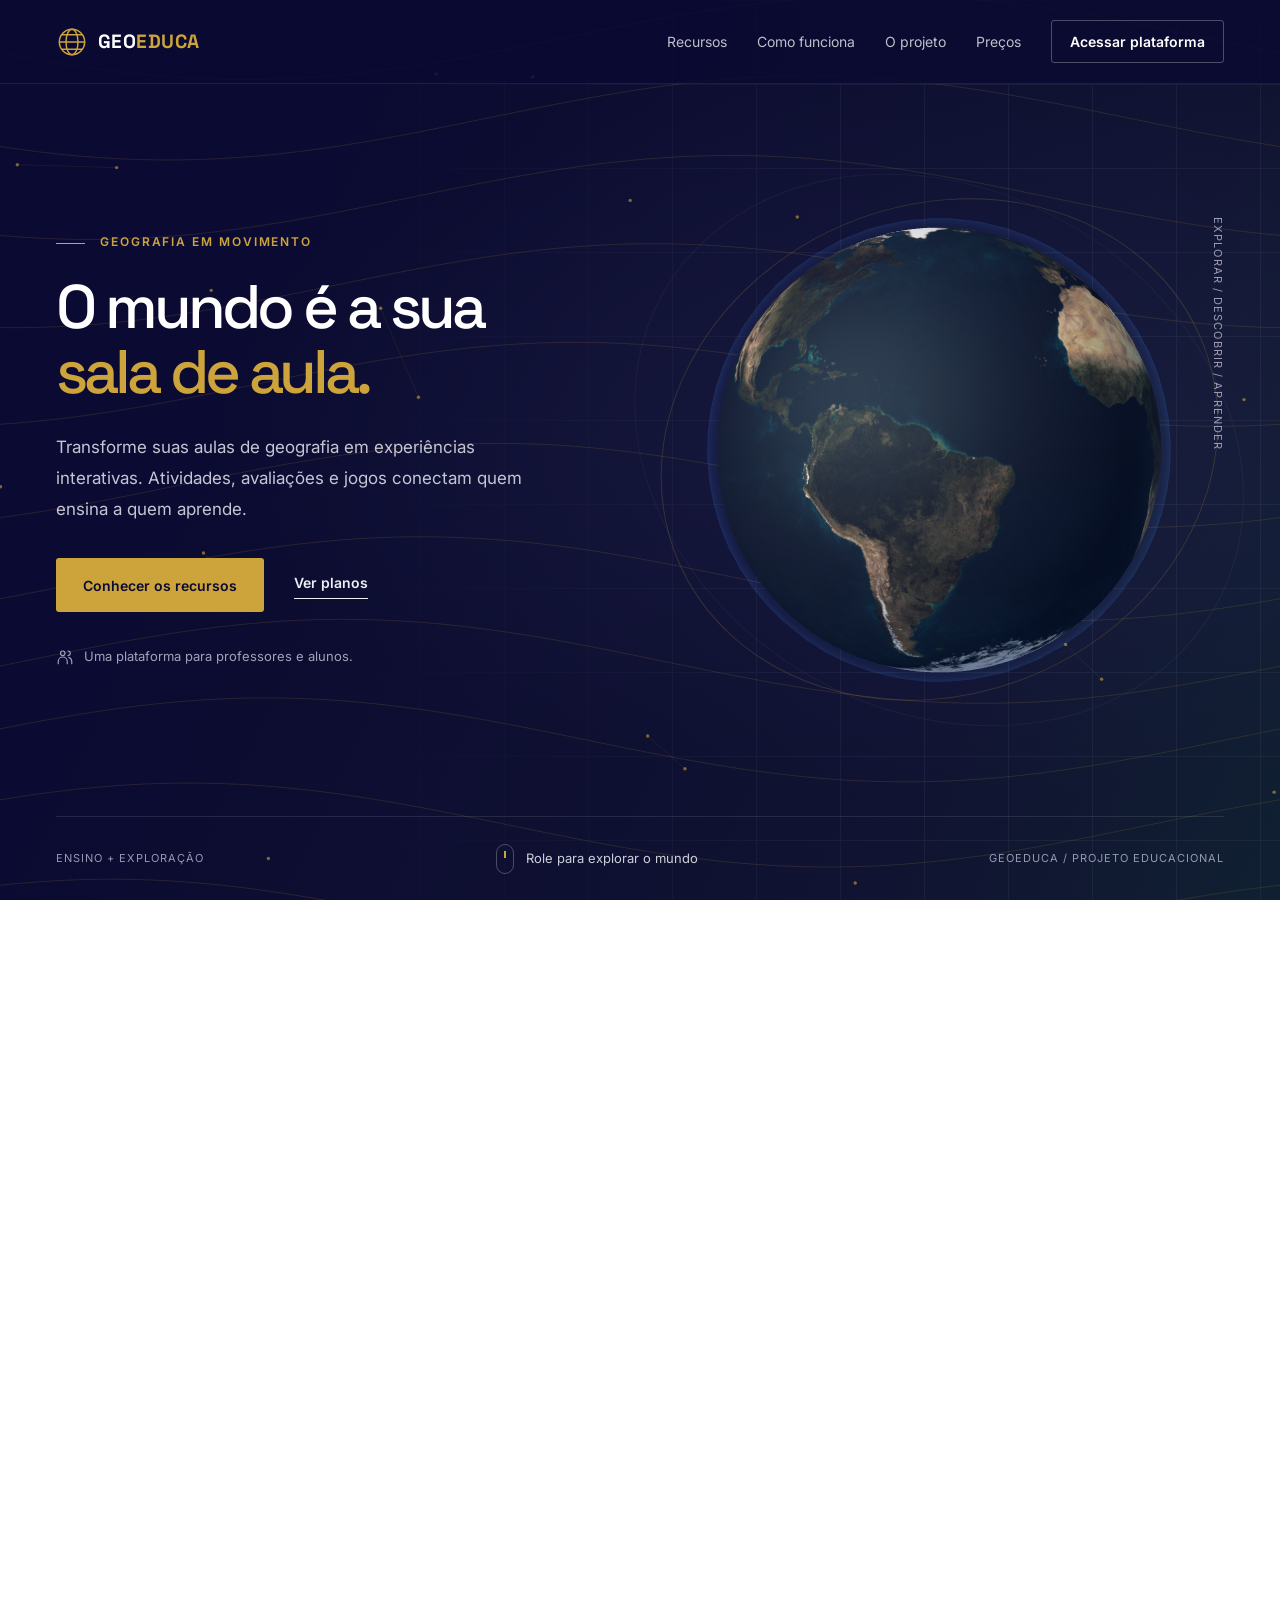
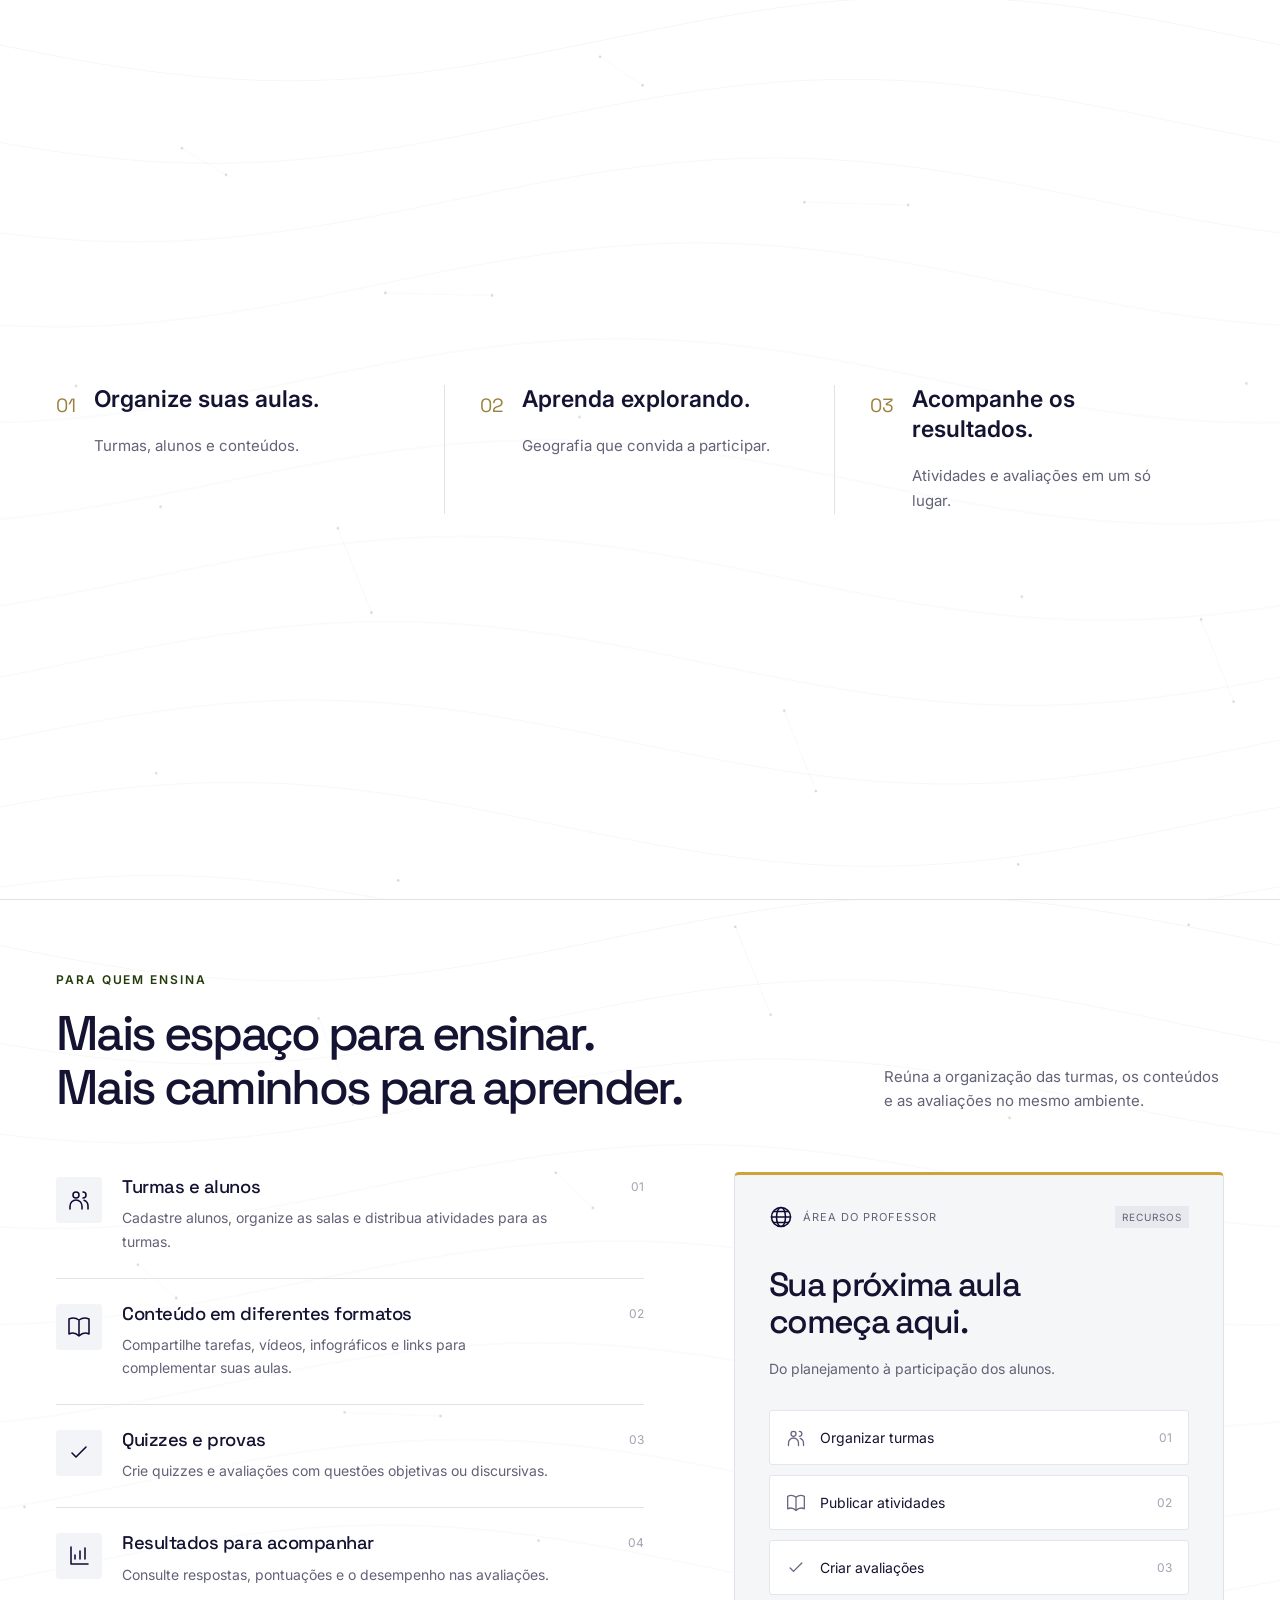
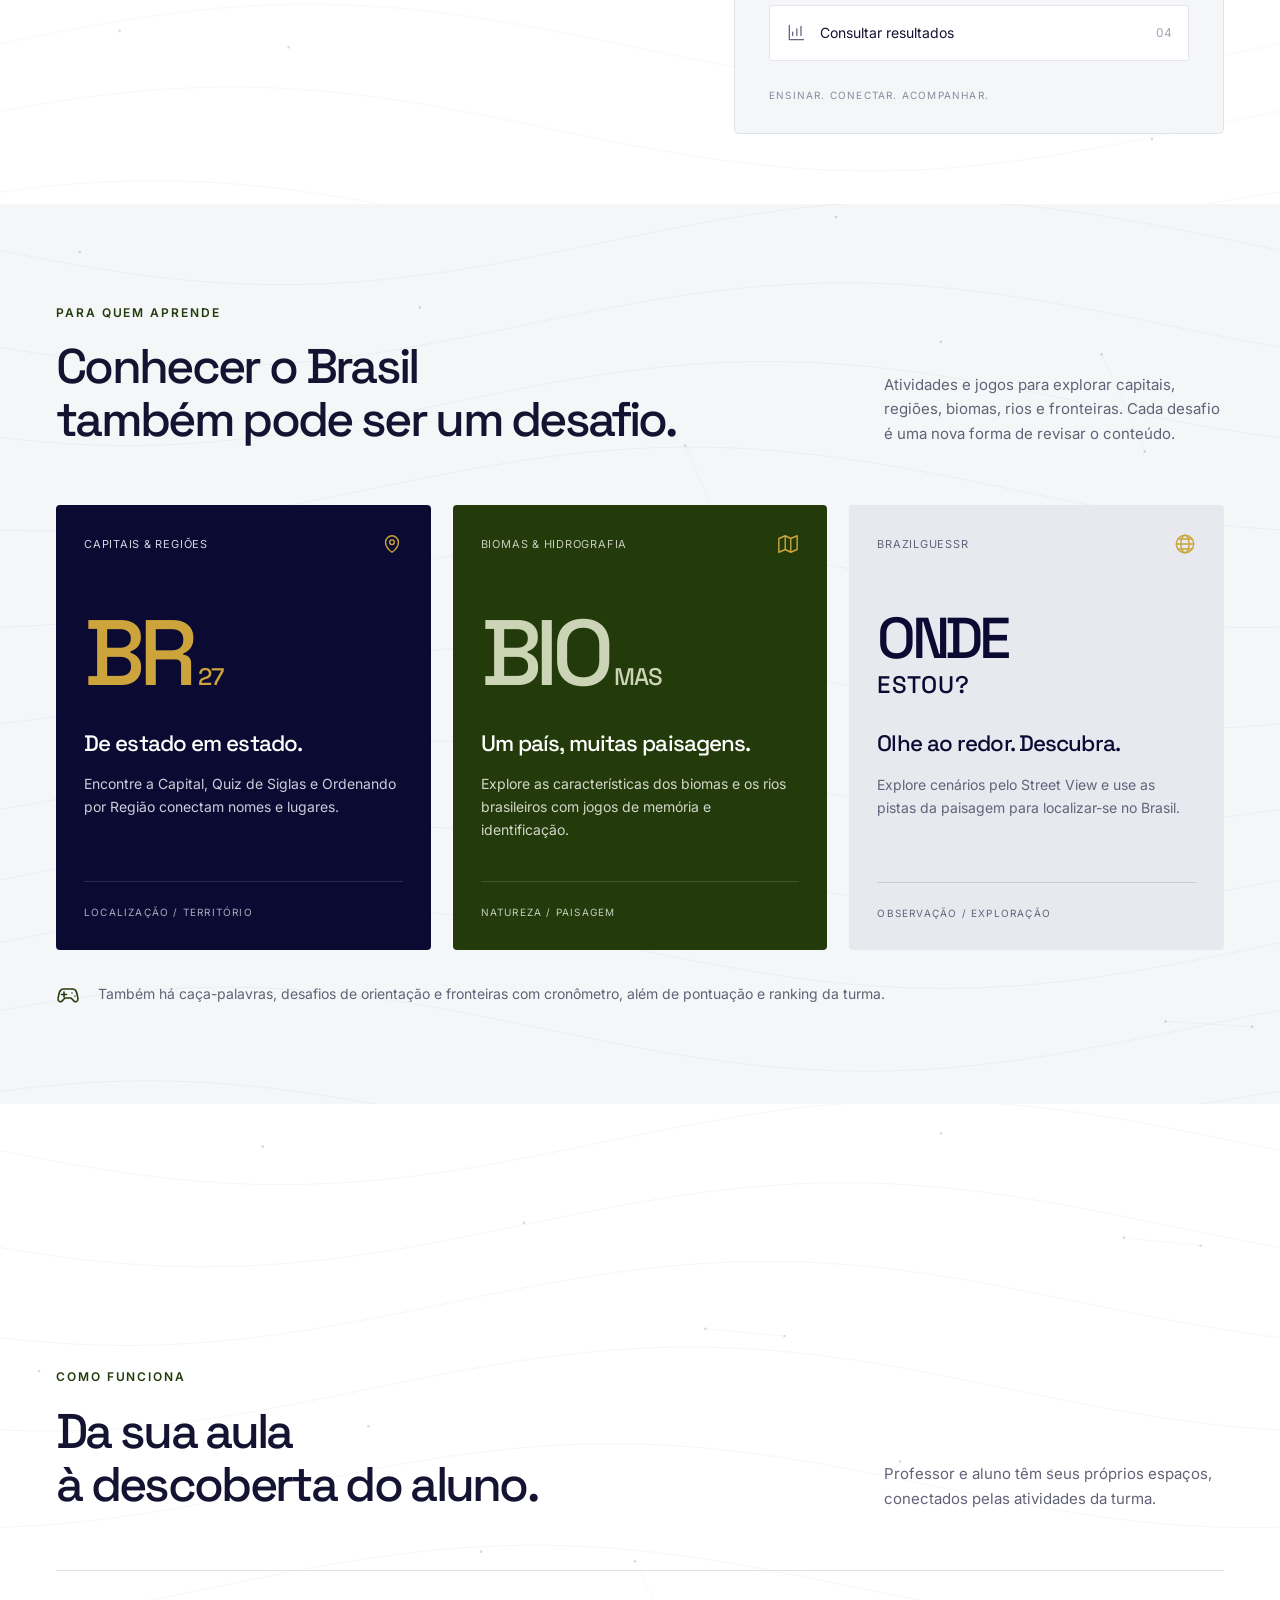
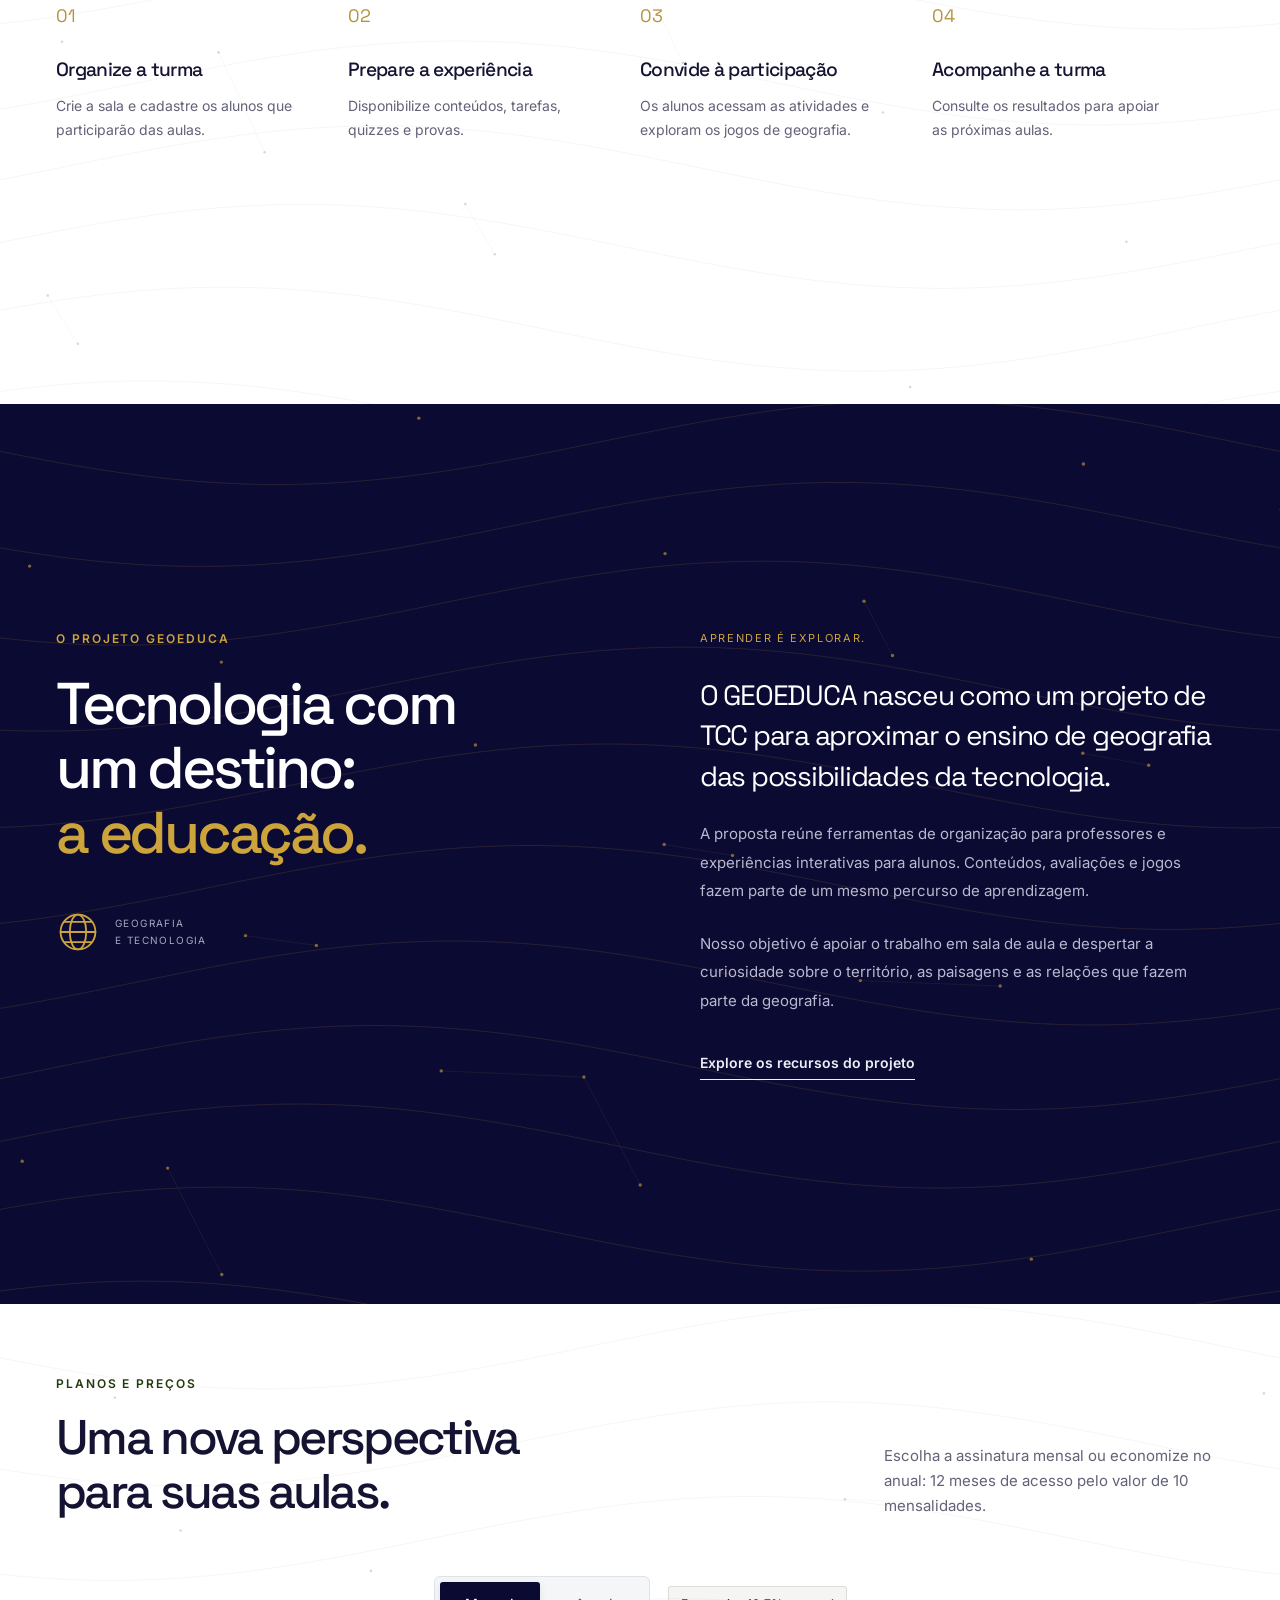
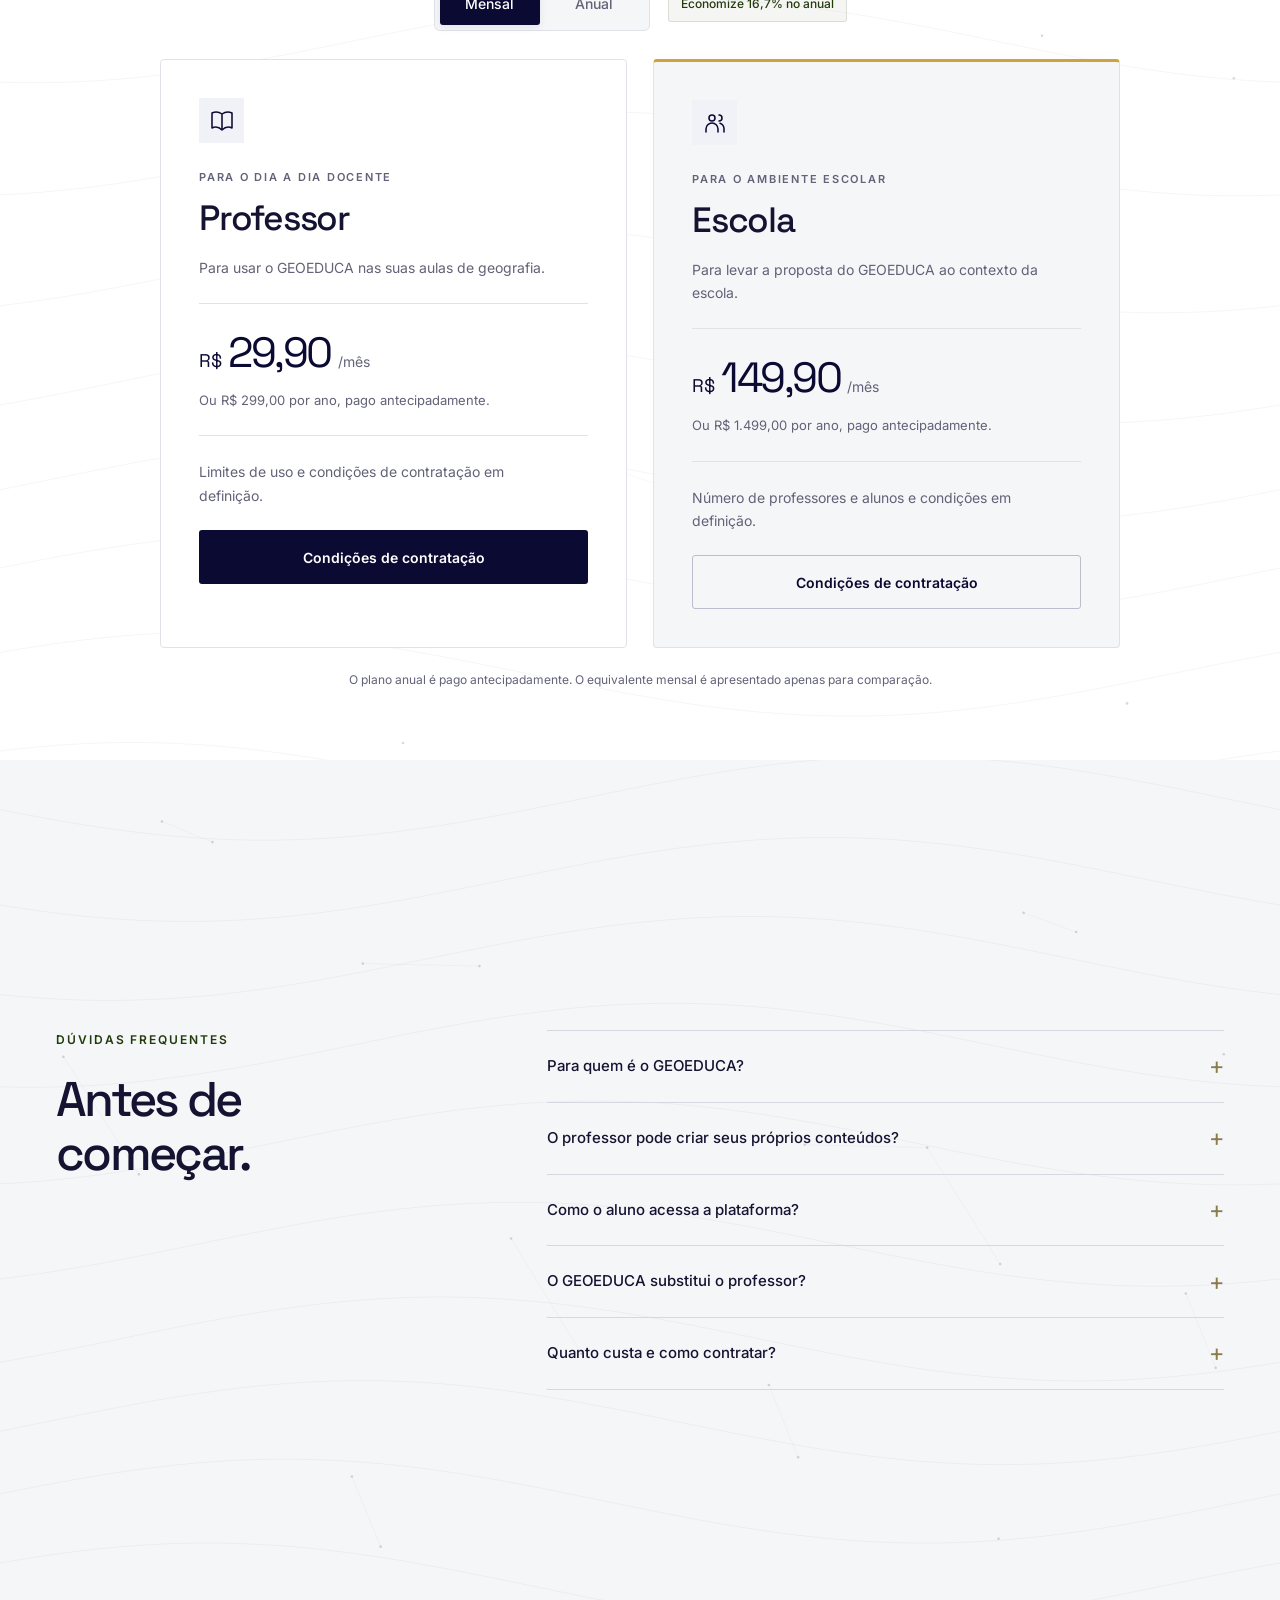
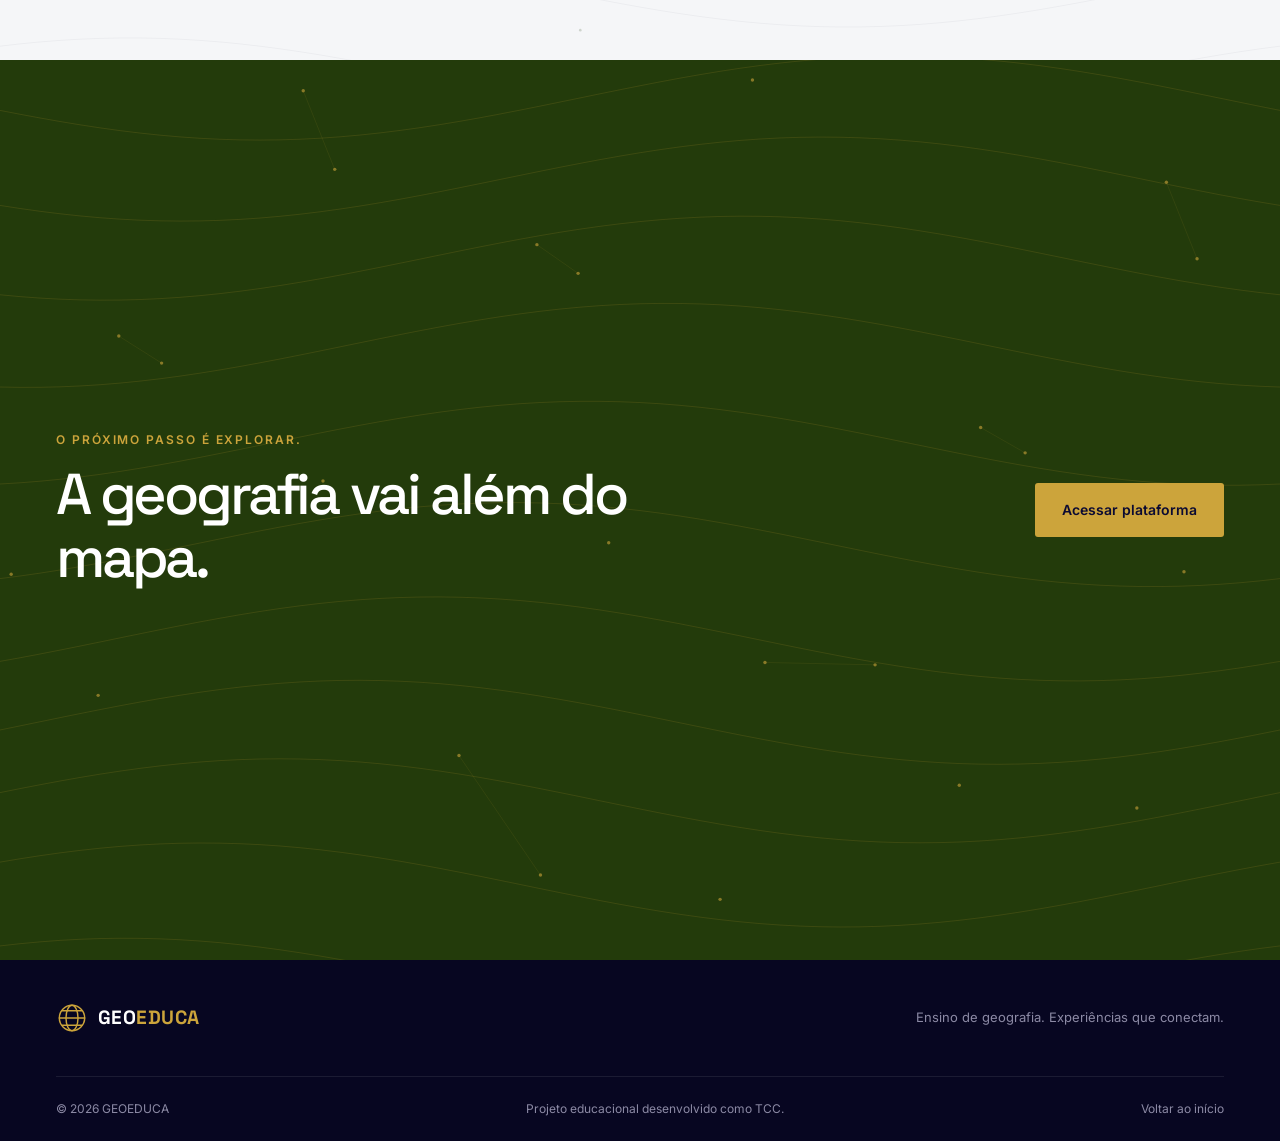
==== index.html @ 2ff88bf2 "first commit" ====
<!doctype html>
<html lang="pt-BR">
<head>
  <meta charset="utf-8">
  <meta name="viewport" content="width=device-width, initial-scale=1">
  <meta name="theme-color" content="#0B0A32">
  <meta name="description" content="Conheça o GEOEDUCA: atividades, quizzes, provas e jogos de geografia em uma plataforma para professores e alunos.">
  <title>GEOEDUCA — Geografia em movimento</title>
  <link rel="icon" href="assets/favicon.svg" type="image/svg+xml">
  <link rel="stylesheet" href="styles.css">
  <script defer src="assets/vendor/three.min.js"></script>
  <script defer src="assets/vendor/gsap.min.js"></script>
  <script defer src="assets/vendor/ScrollTrigger.min.js"></script>
  <script defer src="assets/earth-data.js"></script>
  <script defer src="script.js"></script>
</head>
<body>
  <a class="skip-link" href="#conteudo">Pular para o conteúdo</a>
  <svg class="icon-defs" aria-hidden="true" xmlns="http://www.w3.org/2000/svg">
    <symbol id="i-globe" viewBox="0 0 24 24"><circle cx="12" cy="12" r="9.5"/><ellipse cx="12" cy="12" rx="4.5" ry="9.5"/><path d="M2.5 12h19M4.5 6.5h15M4.5 17.5h15"/></symbol>
    <symbol id="i-book" viewBox="0 0 24 24"><path d="M12 5v16M12 5C8 2 4 3 2 4v15c4-2 7-1 10 2 3-3 6-4 10-2V4c-2-1-6-2-10 1Z"/></symbol>
    <symbol id="i-users" viewBox="0 0 24 24"><circle cx="9" cy="7" r="3"/><path d="M3 21v-3a6 6 0 0 1 12 0v3M16 4a3 3 0 0 1 0 6M21 21v-3a6 6 0 0 0-4-5.65"/></symbol>
    <symbol id="i-check" viewBox="0 0 24 24"><path d="m5 12 4 4L19 6"/></symbol>
    <symbol id="i-chart" viewBox="0 0 24 24"><path d="M4 3v17h17M8 15v-4M13 15V7M18 15V4"/></symbol>
    <symbol id="i-map" viewBox="0 0 24 24"><path d="m2 6 7-3 6 3 7-3v15l-7 3-6-3-7 3V6ZM9 3v15M15 6v15"/></symbol>
    <symbol id="i-pin" viewBox="0 0 24 24"><path d="M19 10c0 6-7 11-7 11S5 16 5 10a7 7 0 1 1 14 0Z"/><circle cx="12" cy="10" r="2.5"/></symbol>
    <symbol id="i-game" viewBox="0 0 24 24"><path d="M7 7h10c3 0 4 3 5 10 0 3-3 4-5 1l-2-2H9l-2 2c-2 3-5 2-5-1 1-7 2-10 5-10Z M8 10v5M5.5 12.5h5M16 11h.01M19 14h.01"/></symbol>
  </svg>
  <header class="header" id="header">
    <div class="container header-inner">
      <a class="brand" href="#inicio" aria-label="GEOEDUCA, início"><svg class="icon brand-icon"><use href="#i-globe"/></svg><span>GEO<span class="brand-accent">EDUCA</span></span></a>
      <button class="menu-toggle" aria-controls="navigation" aria-expanded="false" aria-label="Abrir menu"><span></span><span></span></button>
      <nav id="navigation" aria-label="Navegação principal">
        <a href="#recursos">Recursos</a><a href="#como-funciona">Como funciona</a><a href="#projeto">O projeto</a><a href="#precos">Preços</a>
        <a class="button button-small button-outline-light" href="../index.html" data-platform-link>Acessar plataforma</a>
      </nav>
    </div>
    <div class="reading-progress" aria-hidden="true"></div>
  </header>

  <main id="conteudo">
    <section class="hero" id="inicio" aria-labelledby="hero-title">
      <div class="hero-grid" aria-hidden="true"></div>
      <div class="container hero-layout">
        <div class="hero-copy">
          <p class="eyebrow light"><span class="small-line"></span> GEOGRAFIA EM MOVIMENTO</p>
          <h1 id="hero-title">O mundo é a sua<br><span class="gold-text">sala de aula.</span></h1>
          <p class="hero-description">Transforme suas aulas de geografia em experiências interativas. Atividades, avaliações e jogos conectam quem ensina a quem aprende.</p>
          <div class="hero-actions"><a class="button button-gold" href="#recursos">Conhecer os recursos</a><a class="text-link light-link" href="#precos">Ver planos</a></div>
          <div class="hero-note"><svg class="icon"><use href="#i-users"/></svg><span>Uma plataforma para professores e alunos.</span></div>
        </div>
        <div class="earth-scene" aria-label="Globo terrestre tridimensional cuja rotação acompanha a rolagem da página" role="img">
          <div class="earth-orbit orbit-one" aria-hidden="true"></div><div class="earth-orbit orbit-two" aria-hidden="true"></div>
          <img class="earth-fallback" src="assets/earth.jpg" alt="Mapa da superfície da Terra" width="2048" height="1024">
          <canvas id="earth-canvas" aria-hidden="true"></canvas>
          <span class="earth-index" aria-hidden="true">EXPLORAR / DESCOBRIR / APRENDER</span>
        </div>
      </div>
      <div class="container hero-bottom"><span>ENSINO + EXPLORAÇÃO</span><div class="scroll-hint"><span class="scroll-track" aria-hidden="true"></span>Role para explorar o mundo</div><span class="hero-bottom-right">GEOEDUCA / PROJETO EDUCACIONAL</span></div>
    </section>

    <section class="intro-band" aria-label="Áreas da plataforma"><div class="container intro-grid">
      <div><span class="number">01</span><p><strong>Organize suas aulas.</strong><span>Turmas, alunos e conteúdos.</span></p></div>
      <div><span class="number">02</span><p><strong>Aprenda explorando.</strong><span>Geografia que convida a participar.</span></p></div>
      <div><span class="number">03</span><p><strong>Acompanhe os resultados.</strong><span>Atividades e avaliações em um só lugar.</span></p></div>
    </div></section>

    <section class="section resources" id="recursos" aria-labelledby="resources-title">
      <div class="container">
        <div class="section-heading reveal"><div><p class="eyebrow">PARA QUEM ENSINA</p><h2 id="resources-title">Mais espaço para ensinar.<br>Mais caminhos para aprender.</h2></div><p>Reúna a organização das turmas, os conteúdos e as avaliações no mesmo ambiente.</p></div>
        <div class="teacher-layout">
          <div class="resource-list">
            <article class="resource-row reveal"><span class="icon-box"><svg class="icon"><use href="#i-users"/></svg></span><div><h3>Turmas e alunos</h3><p>Cadastre alunos, organize as salas e distribua atividades para as turmas.</p></div><span class="row-number">01</span></article>
            <article class="resource-row reveal"><span class="icon-box"><svg class="icon"><use href="#i-book"/></svg></span><div><h3>Conteúdo em diferentes formatos</h3><p>Compartilhe tarefas, vídeos, infográficos e links para complementar suas aulas.</p></div><span class="row-number">02</span></article>
            <article class="resource-row reveal"><span class="icon-box"><svg class="icon"><use href="#i-check"/></svg></span><div><h3>Quizzes e provas</h3><p>Crie quizzes e avaliações com questões objetivas ou discursivas.</p></div><span class="row-number">03</span></article>
            <article class="resource-row reveal"><span class="icon-box"><svg class="icon"><use href="#i-chart"/></svg></span><div><h3>Resultados para acompanhar</h3><p>Consulte respostas, pontuações e o desempenho nas avaliações.</p></div><span class="row-number">04</span></article>
          </div>
          <aside class="feature-preview reveal" aria-label="Visão dos recursos para professores">
            <div class="preview-top"><svg class="icon"><use href="#i-globe"/></svg><span>ÁREA DO PROFESSOR</span><span class="preview-label">RECURSOS</span></div>
            <h3>Sua próxima aula<br>começa aqui.</h3><p>Do planejamento à participação dos alunos.</p>
            <div class="preview-options"><div><svg class="icon"><use href="#i-users"/></svg><span>Organizar turmas</span><span>01</span></div><div><svg class="icon"><use href="#i-book"/></svg><span>Publicar atividades</span><span>02</span></div><div><svg class="icon"><use href="#i-check"/></svg><span>Criar avaliações</span><span>03</span></div><div><svg class="icon"><use href="#i-chart"/></svg><span>Consultar resultados</span><span>04</span></div></div>
            <span class="preview-footnote">ENSINAR. CONECTAR. ACOMPANHAR.</span>
          </aside>
        </div>
      </div>
    </section>

    <section class="section student-section" aria-labelledby="student-title"><div class="container">
      <div class="section-heading reveal"><div><p class="eyebrow">PARA QUEM APRENDE</p><h2 id="student-title">Conhecer o Brasil<br>também pode ser um desafio.</h2></div><p>Atividades e jogos para explorar capitais, regiões, biomas, rios e fronteiras. Cada desafio é uma nova forma de revisar o conteúdo.</p></div>
      <div class="games-grid">
        <article class="game-card reveal"><div class="game-card-top"><span>CAPITAIS & REGIÕES</span><svg class="icon"><use href="#i-pin"/></svg></div><div class="game-word" aria-hidden="true">BR<span>27</span></div><h3>De estado em estado.</h3><p>Encontre a Capital, Quiz de Siglas e Ordenando por Região conectam nomes e lugares.</p><div class="game-card-footer">LOCALIZAÇÃO / TERRITÓRIO</div></article>
        <article class="game-card green-card reveal"><div class="game-card-top"><span>BIOMAS & HIDROGRAFIA</span><svg class="icon"><use href="#i-map"/></svg></div><div class="game-word" aria-hidden="true">BIO<span>MAS</span></div><h3>Um país, muitas paisagens.</h3><p>Explore as características dos biomas e os rios brasileiros com jogos de memória e identificação.</p><div class="game-card-footer">NATUREZA / PAISAGEM</div></article>
        <article class="game-card guessr-card reveal"><div class="game-card-top"><span>BRAZILGUESSR</span><svg class="icon"><use href="#i-globe"/></svg></div><div class="game-word" aria-hidden="true">ONDE<span>ESTOU?</span></div><h3>Olhe ao redor. Descubra.</h3><p>Explore cenários pelo Street View e use as pistas da paisagem para localizar-se no Brasil.</p><div class="game-card-footer">OBSERVAÇÃO / EXPLORAÇÃO</div></article>
      </div>
      <div class="student-note reveal"><svg class="icon"><use href="#i-game"/></svg><p>Também há caça-palavras, desafios de orientação e fronteiras com cronômetro, além de pontuação e ranking da turma.</p></div>
    </div></section>

    <section class="section how-section" id="como-funciona" aria-labelledby="how-title"><div class="container">
      <div class="section-heading reveal"><div><p class="eyebrow">COMO FUNCIONA</p><h2 id="how-title">Da sua aula<br>à descoberta do aluno.</h2></div><p>Professor e aluno têm seus próprios espaços, conectados pelas atividades da turma.</p></div>
      <ol class="steps"><li class="reveal"><span class="step-number">01</span><h3>Organize a turma</h3><p>Crie a sala e cadastre os alunos que participarão das aulas.</p></li><li class="reveal"><span class="step-number">02</span><h3>Prepare a experiência</h3><p>Disponibilize conteúdos, tarefas, quizzes e provas.</p></li><li class="reveal"><span class="step-number">03</span><h3>Convide à participação</h3><p>Os alunos acessam as atividades e exploram os jogos de geografia.</p></li><li class="reveal"><span class="step-number">04</span><h3>Acompanhe a turma</h3><p>Consulte os resultados para apoiar as próximas aulas.</p></li></ol>
    </div></section>

    <section class="project-section section" id="projeto" aria-labelledby="project-title"><div class="container project-layout">
      <div class="project-heading reveal"><p class="eyebrow light">O PROJETO GEOEDUCA</p><h2 id="project-title">Tecnologia com<br>um destino:<br><span class="gold-text">a educação.</span></h2><div class="project-seal"><svg class="icon"><use href="#i-globe"/></svg><span>GEOGRAFIA<br>E TECNOLOGIA</span></div></div>
      <div class="project-copy reveal"><span class="project-kicker">APRENDER É EXPLORAR.</span><p class="large-copy">O GEOEDUCA nasceu como um projeto de TCC para aproximar o ensino de geografia das possibilidades da tecnologia.</p><p>A proposta reúne ferramentas de organização para professores e experiências interativas para alunos. Conteúdos, avaliações e jogos fazem parte de um mesmo percurso de aprendizagem.</p><p>Nosso objetivo é apoiar o trabalho em sala de aula e despertar a curiosidade sobre o território, as paisagens e as relações que fazem parte da geografia.</p><a class="text-link light-link" href="#recursos">Explore os recursos do projeto</a></div>
    </div></section>

    <section class="section pricing-section" id="precos" aria-labelledby="pricing-title"><div class="container">
      <div class="section-heading reveal"><div><p class="eyebrow">PLANOS E PREÇOS</p><h2 id="pricing-title">Uma nova perspectiva<br>para suas aulas.</h2></div><p>Escolha a assinatura mensal ou economize no anual: 12 meses de acesso pelo valor de 10 mensalidades.</p></div>
      <div class="billing-controls reveal"><fieldset class="billing-switch"><legend class="sr-only">Período de cobrança</legend><label><input type="radio" name="billing-period" value="monthly" checked><span>Mensal</span></label><label><input type="radio" name="billing-period" value="annual"><span>Anual</span></label></fieldset><span class="annual-badge">Economize 16,7% no anual</span></div>
      <div class="pricing-grid">
        <article class="pricing-card reveal" data-plan="professor"><span class="pricing-icon"><svg class="icon"><use href="#i-book"/></svg></span><p class="eyebrow">PARA O DIA A DIA DOCENTE</p><h3>Professor</h3><p>Para usar o GEOEDUCA nas suas aulas de geografia.</p><div class="plan-price" aria-live="polite" aria-atomic="true"><p class="price-amount"><span class="price-currency">R$</span><span data-price-amount>29,90</span><span class="price-period" data-price-period>/mês</span></p><p class="price-caption" data-price-caption>Ou R$ 299,00 por ano, pago antecipadamente.</p></div><p class="plan-condition">Limites de uso e condições de contratação em definição.</p><a class="button button-navy" href="#contratacao">Condições de contratação</a></article>
        <article class="pricing-card school-plan reveal" data-plan="escola"><span class="pricing-icon"><svg class="icon"><use href="#i-users"/></svg></span><p class="eyebrow">PARA O AMBIENTE ESCOLAR</p><h3>Escola</h3><p>Para levar a proposta do GEOEDUCA ao contexto da escola.</p><div class="plan-price" aria-live="polite" aria-atomic="true"><p class="price-amount"><span class="price-currency">R$</span><span data-price-amount>149,90</span><span class="price-period" data-price-period>/mês</span></p><p class="price-caption" data-price-caption>Ou R$ 1.499,00 por ano, pago antecipadamente.</p></div><p class="plan-condition">Número de professores e alunos e condições em definição.</p><a class="button button-outline" href="#contratacao">Condições de contratação</a></article>
      </div>
      <p class="annual-note">O plano anual é pago antecipadamente. O equivalente mensal é apresentado apenas para comparação.</p>
    </div></section>

    <section class="section faq-section" aria-labelledby="faq-title"><div class="container faq-layout"><div class="reveal"><p class="eyebrow">DÚVIDAS FREQUENTES</p><h2 id="faq-title">Antes de<br>começar.</h2></div><div class="faq-list reveal">
      <details><summary>Para quem é o GEOEDUCA?<span aria-hidden="true">+</span></summary><p>Para professores e alunos que utilizam atividades, avaliações e jogos no ensino e na aprendizagem de geografia.</p></details>
      <details><summary>O professor pode criar seus próprios conteúdos?<span aria-hidden="true">+</span></summary><p>Sim. A plataforma possui ferramentas para criar atividades, compartilhar links, vídeos e infográficos, elaborar quizzes e montar provas.</p></details>
      <details><summary>Como o aluno acessa a plataforma?<span aria-hidden="true">+</span></summary><p>Na tela de acesso, o aluno seleciona seu perfil e utiliza o RM e a senha do cadastro organizado pelo professor.</p></details>
      <details><summary>O GEOEDUCA substitui o professor?<span aria-hidden="true">+</span></summary><p>A proposta é apoiar o trabalho do professor. Ele organiza as turmas, seleciona os conteúdos e acompanha as avaliações.</p></details>
      <details id="contratacao"><summary>Quanto custa e como contratar?<span aria-hidden="true">+</span></summary><p>O plano Professor custa R$ 29,90 por mês ou R$ 299,00 por ano. O plano Escola custa R$ 149,90 por mês ou R$ 1.499,00 por ano. A assinatura anual é paga antecipadamente e equivale a 10 mensalidades. Os limites de uso e as condições de contratação ainda estão sendo definidos. A contratação online ainda não está disponível nesta página.</p></details>
    </div></div></section>

    <section class="closing-section"><div class="container closing-inner reveal"><div><p class="eyebrow light">O PRÓXIMO PASSO É EXPLORAR.</p><h2>A geografia vai além do mapa.</h2></div><a class="button button-gold" href="../index.html" data-platform-link>Acessar plataforma</a></div></section>
  </main>
  <footer><div class="container footer-top"><a class="brand" href="#inicio"><svg class="icon brand-icon"><use href="#i-globe"/></svg><span>GEO<span class="brand-accent">EDUCA</span></span></a><p>Ensino de geografia. Experiências que conectam.</p></div><div class="container footer-bottom"><span>© <span id="year">2026</span> GEOEDUCA</span><span>Projeto educacional desenvolvido como TCC.</span><a href="#inicio">Voltar ao início</a></div></footer>
</body>
</html>
---- styles.css ----
@font-face{font-family:'Inter';src:url('assets/fonts/Inter.ttf') format('truetype');font-weight:100 900;font-style:normal;font-display:swap}
@font-face{font-family:'Space Grotesk';src:url('assets/fonts/SpaceGrotesk.ttf') format('truetype');font-weight:300 700;font-style:normal;font-display:swap}
:root{--navy:#0b0a32;--navy-light:#15144a;--gold:#cca43b;--forest:#233b0b;--ink:#141331;--muted:#626278;--paper:#f5f6f8;--border:#e0e2e9;--display:'Space Grotesk',Arial,sans-serif;--body:'Inter',Arial,sans-serif;--header:84px}
*{box-sizing:border-box}html{scroll-behavior:smooth;scroll-padding-top:100px}body{margin:0;font-family:var(--body);color:var(--ink);background:#fff;font-size:16px;line-height:1.65}a{color:inherit;text-decoration:none}button{font:inherit}h1,h2,h3,p{margin:0}h1,h2,h3{font-family:var(--display);line-height:1.1}h2{font-size:clamp(2rem,3.8vw,3.4rem);font-weight:500;letter-spacing:-.055em}h3{font-size:1.2rem;font-weight:500;letter-spacing:-.035em}img{max-width:100%}button,a,summary{-webkit-tap-highlight-color:transparent}a:focus-visible,button:focus-visible,summary:focus-visible{outline:3px solid var(--gold);outline-offset:6px}::selection{background:var(--gold);color:var(--navy)}.container{width:min(1240px,calc(100% - 112px));margin-inline:auto}.icon{width:24px;height:24px;fill:none;stroke:currentColor;stroke-width:1.55;stroke-linecap:round;stroke-linejoin:round;flex-shrink:0}.icon-defs{position:absolute;width:0;height:0;overflow:hidden}.skip-link{position:fixed;z-index:200;left:20px;top:-100px;padding:12px 20px;background:white;color:var(--navy)}.skip-link:focus{top:10px}.header{position:absolute;z-index:100;left:0;top:0;width:100%;height:var(--header);color:white;background:rgba(11,10,50,.85);border-bottom:1px solid #ffffff14}.header-inner{height:100%;display:flex;align-items:center;justify-content:space-between;gap:28px}.brand{display:flex;align-items:center;gap:10px;font-family:var(--display);font-size:1.2rem;font-weight:700;letter-spacing:.025em;white-space:nowrap}.brand-icon{width:32px;height:32px;color:var(--gold);stroke-width:1.1}.brand-accent{color:var(--gold)}nav{display:flex;align-items:center;gap:30px}nav>a{font-size:.875rem;color:#ffffffbd;transition:color .2s}nav>a:hover{color:var(--gold)}.button{display:inline-flex;justify-content:center;align-items:center;min-height:54px;padding:15px 26px;border:1px solid transparent;border-radius:3px;font-size:.875rem;font-weight:600;line-height:1.5;transition:background .2s,transform .2s,box-shadow .2s}.button:hover{transform:translateY(-3px)}.button-gold{background:var(--gold);color:var(--navy)}.button-gold:hover{background:#dfb752;box-shadow:0 8px 26px #cca43b25}.button-small{min-height:42px;padding:10px 18px}.button-outline-light{border-color:#ffffff45;color:white}.button-outline-light:hover{background:#ffffff0d}.button-navy{color:white;background:var(--navy)}.button-navy:hover{background:var(--navy-light)}.button-outline{border-color:#bbbccc;background:transparent;color:var(--navy)}.button-outline:hover{background:#eeeff6}.text-link{font-size:.875rem;font-weight:600;border-bottom:1px solid currentColor;padding-bottom:4px;transition:color .2s}.light-link{color:#eeeef6}.text-link:hover{color:var(--gold)}.menu-toggle{display:none}.reading-progress{position:absolute;left:0;bottom:0;height:2px;background:var(--gold);width:0}.hero{position:relative;isolation:isolate;min-height:760px;height:100svh;max-height:1050px;background:var(--navy);color:white;overflow:hidden}.hero:before{content:'';position:absolute;z-index:-1;inset:0;background:radial-gradient(ellipse at 77% 48%,#25295166,transparent 55%),linear-gradient(115deg,#0b0a32 20%,#101331 75%,#102032);pointer-events:none}.hero-grid{position:absolute;inset:0;opacity:.09;background-image:linear-gradient(#8e93af 1px,transparent 1px),linear-gradient(90deg,#8e93af 1px,transparent 1px);background-size:84px 84px;mask-image:linear-gradient(to right,transparent 25%,black 70%)}.hero-layout{height:100%;display:grid;grid-template-columns:1.05fr 1fr;align-items:center;position:relative;padding-top:var(--header);padding-bottom:90px}.hero-copy{z-index:2;padding-block:35px;position:relative;max-width:650px}.eyebrow{font-size:.75rem;font-weight:600;letter-spacing:.16em;line-height:1.6;color:var(--forest);margin-bottom:24px}.eyebrow.light{color:var(--gold)}.small-line{display:inline-block;width:29px;height:1px;background:var(--gold);vertical-align:middle;margin-right:10px}.hero h1{font-size:clamp(3.5rem,5.3vw,5rem);font-weight:500;letter-spacing:-.065em;line-height:1.05}.gold-text{color:var(--gold)}.hero-description{font-size:1.0625rem;color:#c5c5d4;max-width:475px;margin-top:28px;line-height:1.8}.hero-actions{display:flex;gap:30px;align-items:center;margin-top:34px}.hero-note{display:flex;align-items:center;gap:10px;color:#a1a2b9;font-size:.8125rem;margin-top:34px}.hero-note .icon{width:18px;height:18px}.earth-scene{width:calc(100% + 90px);aspect-ratio:1;position:relative;left:-16px;align-self:center;max-height:740px}.earth-scene canvas{position:absolute;width:100%;height:100%;inset:0;z-index:2}.earth-fallback{position:absolute;inset:15%;width:70%;height:70%;object-fit:cover;border-radius:50%;box-shadow:inset 15px 0 70px #000,0 0 50px #577baf22;opacity:.8}.earth-scene.is-ready .earth-fallback{visibility:hidden}.earth-orbit{position:absolute;border:1px solid #cca43b33;border-radius:50%;width:93%;height:93%;left:3.5%;top:3.5%}.orbit-one{transform:rotate(-23deg) scaleY(.86)}.orbit-two{border-color:#ffffff0c;transform:rotate(30deg) scaleY(.82);width:104%;height:104%;left:-2%;top:-2%}.earth-tag{position:absolute;bottom:17%;left:4%;z-index:3;display:flex;align-items:center;gap:10px;font-size:.8125rem;backdrop-filter:blur(12px);border:1px solid #ffffff24;background:#11172bba;padding:13px 18px;border-radius:3px;box-shadow:0 12px 35px #0002}.earth-tag .icon{color:var(--gold);width:18px;height:18px}.earth-index{position:absolute;top:12%;right:3%;color:#9d9bb4;font-size:.6875rem;letter-spacing:.1em;writing-mode:vertical-rl}.hero-bottom{position:absolute;bottom:0;left:0;right:0;height:84px;display:flex;align-items:center;justify-content:space-between;gap:20px;border-top:1px solid #ffffff1a;font-size:.6875rem;letter-spacing:.09em;color:#9699b1}.scroll-hint{display:flex;align-items:center;gap:12px;letter-spacing:0;font-size:.8125rem;color:#ccced9}.scroll-track{height:30px;width:18px;border:1px solid #ffffff40;border-radius:12px;position:relative}.scroll-track:after{content:'';width:2px;height:7px;background:var(--gold);position:absolute;top:6px;left:7px;animation:scroll-tick 1.8s ease-in-out infinite}@keyframes scroll-tick{0%,100%{transform:translateY(0);opacity:.4}50%{transform:translateY(7px);opacity:1}}.intro-band{border-bottom:1px solid var(--border);background:#fff}.intro-grid{display:grid;grid-template-columns:repeat(3,1fr);padding-block:30px}.intro-grid>div{display:flex;align-items:center;gap:18px;border-right:1px solid var(--border);padding-inline:28px}.intro-grid>div:first-child{padding-left:0}.intro-grid>div:last-child{border:0}.number{font-family:var(--display);color:#9a823f;font-size:1rem}.intro-grid p{display:grid;gap:3px;font-size:.875rem}.intro-grid strong{font-weight:600}.intro-grid p span{font-size:.8125rem;color:var(--muted)}.section{padding-block:110px;scroll-margin-top:20px}.section-heading{display:flex;align-items:flex-end;justify-content:space-between;gap:50px;margin-bottom:58px}.section-heading>div{max-width:760px}.section-heading>p{max-width:340px;color:var(--muted);font-size:.9375rem}.section-heading .eyebrow{margin-bottom:18px}.teacher-layout{display:grid;grid-template-columns:1.2fr 1fr;gap:90px;align-items:start}.resource-row{display:flex;align-items:flex-start;gap:20px;border-bottom:1px solid var(--border);padding:25px 0}.resource-row:first-child{padding-top:5px}.resource-row:last-child{border-bottom:0}.icon-box{display:grid;place-items:center;width:46px;height:46px;background:#f3f4f7;border-radius:3px;color:var(--navy);flex-shrink:0}.resource-row h3{font-size:1.15rem;margin-bottom:9px;letter-spacing:-.025em}.resource-row p{font-size:.875rem;color:var(--muted);max-width:430px}.row-number{font-size:.75rem;color:#a3a3b3;margin-left:auto}.feature-preview{background:var(--paper);padding:30px 34px;border:1px solid var(--border);border-top:3px solid var(--gold);border-radius:5px}.preview-top{display:flex;align-items:center;gap:10px;font-size:.6875rem;letter-spacing:.09em;color:var(--muted);margin-bottom:38px}.preview-top>.icon{color:var(--navy)}.preview-label{margin-left:auto;background:#e8e9ef;font-size:.625rem;padding:3px 7px}.feature-preview h3{font-size:2.1rem;letter-spacing:-.05em}.feature-preview>p{color:var(--muted);font-size:.875rem;margin-top:16px}.preview-options{display:grid;gap:10px;margin-top:30px}.preview-options>div{padding:15px 16px;background:white;border:1px solid #e5e6ed;display:flex;gap:14px;align-items:center;border-radius:3px;font-size:.875rem}.preview-options .icon{width:20px;height:20px;color:#676680}.preview-options>div>span:last-child{margin-left:auto;font-size:.75rem;color:#a3a3b3}.preview-footnote{display:block;margin-top:26px;color:#8a8b9e;font-size:.625rem;letter-spacing:.12em}.student-section{background:var(--paper)}.games-grid{display:grid;grid-template-columns:repeat(3,1fr);gap:22px}.game-card{background:var(--navy);color:white;border-radius:4px;padding:28px;position:relative;overflow:hidden;transition:transform .25s}.game-card:hover{transform:translateY(-7px)}.game-card-top{display:flex;justify-content:space-between;align-items:center;color:#d6d5e2;gap:12px;font-size:.6875rem;letter-spacing:.07em}.game-card-top .icon{color:var(--gold);width:22px;height:22px}.game-word{font-family:var(--display);font-weight:500;letter-spacing:-.08em;font-size:5.8rem;line-height:1;display:flex;align-items:baseline;margin-block:42px;color:var(--gold)}.game-word>span{font-size:1.5rem;letter-spacing:-.04em;margin-left:8px}.game-card h3{font-size:1.4rem;letter-spacing:-.04em;margin-bottom:16px}.game-card p{font-size:.875rem;color:#cdccdb;min-height:85px}.game-card-footer{border-top:1px solid #ffffff21;padding-top:22px;margin-top:24px;font-size:.625rem;letter-spacing:.12em;color:#ababbd}.green-card{background:var(--forest)}.green-card p{color:#d1d7ca}.green-card .game-word{color:#ccd4b6}.green-card .game-card-top,.green-card .game-card-footer{color:#c5cdbd}.guessr-card{background:#e7e9ef;color:var(--navy)}.guessr-card .game-card-top,.guessr-card p,.guessr-card .game-card-footer{color:#62637a}.guessr-card .game-word{font-size:3.6rem;color:var(--navy);display:grid;line-height:1;margin-block:45px}.guessr-card .game-word>span{font-size:1.5rem;margin-left:0;margin-top:6px;letter-spacing:.05em}.guessr-card .game-card-footer{border-color:#0b0a3222}.student-note{display:flex;align-items:center;gap:18px;margin-top:32px;color:var(--muted);font-size:.875rem}.student-note .icon{color:var(--forest)}.steps{display:grid;grid-template-columns:repeat(4,1fr);list-style:none;margin:0;padding:0;border-top:1px solid var(--border)}.steps li{padding:30px 26px 0 0;position:relative}.step-number{display:block;color:#b39440;font-family:var(--display);font-size:1.125rem;margin-bottom:29px}.steps h3{margin-bottom:14px}.steps p{color:var(--muted);font-size:.875rem;max-width:240px}.project-section{background:var(--navy);color:white;position:relative;overflow:hidden}.project-layout{display:grid;grid-template-columns:1fr 1fr;gap:120px}.project-heading h2{font-size:clamp(2.6rem,4.6vw,4.2rem)}.project-seal{display:flex;align-items:center;gap:15px;margin-top:44px;color:#a8a6bf;font-size:.625rem;letter-spacing:.14em}.project-seal .icon{width:44px;height:44px;color:var(--gold);stroke-width:1}.project-kicker{display:block;color:var(--gold);font-size:.6875rem;letter-spacing:.15em;margin-bottom:28px}.project-copy .large-copy{font-family:var(--display);font-size:1.75rem;line-height:1.45;letter-spacing:-.045em;color:white}.project-copy p{font-size:.9375rem;line-height:1.9;margin-bottom:24px;color:#b9b8ce}.project-copy .text-link{display:inline-block;margin-top:12px}.pricing-grid{display:grid;grid-template-columns:1fr 1fr;gap:26px;max-width:960px;margin-inline:auto}.pricing-card{border:1px solid var(--border);border-radius:4px;padding:38px;position:relative}.pricing-icon{display:grid;place-items:center;width:45px;height:45px;background:#f1f2f7;color:var(--navy);margin-bottom:26px}.pricing-card .eyebrow{font-size:.6875rem;color:var(--muted);margin-bottom:12px}.pricing-card h3{font-size:2.2rem;margin-bottom:18px}.pricing-card>p:not(.eyebrow){color:var(--muted);font-size:.875rem;max-width:350px}.price-placeholder{padding-block:26px;margin-block:22px;border-top:1px solid var(--border);border-bottom:1px solid var(--border);font-family:var(--display);font-size:1.4rem;font-weight:500;letter-spacing:-.035em}.price-placeholder>span{display:block;max-width:320px;margin-top:10px;color:var(--muted);font-family:var(--body);font-size:.8125rem;font-weight:400;letter-spacing:0;line-height:1.65}.pricing-card .button{width:100%}.school-plan{background:var(--paper);border-top:3px solid var(--gold)}.faq-section{background:var(--paper);padding-top:80px;padding-bottom:90px}.faq-layout{display:grid;grid-template-columns:.75fr 1.3fr;gap:100px}.faq-list details{border-bottom:1px solid #d5d7e1}.faq-list details:first-child{border-top:1px solid #d5d7e1}summary{list-style:none;cursor:pointer;display:flex;justify-content:space-between;gap:24px;align-items:center;padding:23px 0;font-weight:500;font-size:.9375rem}summary::-webkit-details-marker{display:none}summary span{font-size:1.5rem;font-weight:400;line-height:1;color:#8b7b4b;transition:transform .2s}details[open] summary span{transform:rotate(45deg)}details p{color:var(--muted);font-size:.875rem;padding:0 35px 25px 0}.closing-section{background:var(--forest);color:white;padding-block:60px}.closing-inner{display:flex;justify-content:space-between;gap:40px;align-items:center}.closing-inner h2{font-size:2.4rem}.closing-inner .eyebrow{margin-bottom:14px}.closing-inner .button{flex-shrink:0}footer{background:#070621;color:#8c8aa5;font-size:.8125rem}.footer-top{display:flex;align-items:center;gap:32px;padding-block:42px;border-bottom:1px solid #ffffff15}.footer-top .brand{color:white}.footer-top>p{margin-left:auto}.footer-bottom{display:flex;justify-content:space-between;gap:20px;padding-block:22px;font-size:.75rem}.footer-bottom a:hover{color:var(--gold)}
@media(min-width:1700px){.hero h1{font-size:5.3rem}.earth-scene{width:calc(100% + 140px)}}
@media(max-width:1100px){.container{width:calc(100% - 72px)}nav{gap:20px}.hero h1{font-size:clamp(3rem,5.3vw,4rem)}.hero-layout{grid-template-columns:1.1fr 1fr}.earth-scene{width:calc(100% + 80px);left:-25px}.hero-description{max-width:400px}.teacher-layout{gap:45px}.section-heading{gap:35px}.section-heading>p{max-width:290px}.game-card{padding:24px}.game-word{font-size:4.8rem}.game-card h3{font-size:1.3rem}.game-card p{min-height:112px}.project-layout{gap:65px}.faq-layout{gap:60px}.hero-bottom-right{display:none}}
@media(max-width:850px){:root{--header:74px}.container{width:calc(100% - 48px)}.header{position:absolute}.menu-toggle{display:flex;flex-direction:column;align-items:center;justify-content:center;gap:6px;width:44px;height:44px;background:transparent;border:1px solid #ffffff33;border-radius:3px;color:white;cursor:pointer}.menu-toggle span{width:18px;height:1px;background:currentColor;transition:transform .2s}.menu-toggle[aria-expanded=true] span:first-child{transform:translateY(3.5px) rotate(45deg)}.menu-toggle[aria-expanded=true] span:last-child{transform:translateY(-3.5px) rotate(-45deg)}nav{position:absolute;top:74px;left:0;right:0;display:none;flex-direction:column;align-items:stretch;padding:25px 24px;gap:0;background:var(--navy);border-bottom:1px solid #ffffff2a;box-shadow:0 20px 30px #0002}nav.is-open{display:flex}nav>a{padding:12px 0}nav .button{margin-top:10px;padding:12px 20px}.hero h1{font-size:clamp(2.9rem,6.2vw,3.5rem)}.hero-description{font-size:.9375rem}.hero-layout{grid-template-columns:1.15fr 1fr}.hero-actions{gap:20px;flex-wrap:wrap}.hero-note{max-width:290px;font-size:.75rem}.hero-note .icon{display:none}.earth-index{display:none}.earth-tag{font-size:.75rem;left:0;bottom:13%;padding:10px 12px}.intro-grid>div{padding-inline:15px;gap:12px}.intro-grid p{font-size:.8125rem}.intro-grid p span{font-size:.75rem}.intro-grid .number{display:none}.section{padding-block:78px}.section-heading{align-items:start;flex-direction:column;gap:24px;margin-bottom:40px}.section-heading>p{max-width:580px}.teacher-layout{gap:35px;grid-template-columns:1fr 1fr}.feature-preview{padding:25px}.preview-label{display:none}.feature-preview h3{font-size:1.8rem}.resource-row{gap:13px}.row-number{display:none}.resource-row h3{font-size:1.05rem}.resource-row p{font-size:.8125rem}.games-grid{gap:16px}.game-card{padding:22px 18px}.game-card-top{font-size:.625rem}.game-card-top .icon{width:19px}.game-word{font-size:4rem;display:block}.game-word>span{font-size:1.2rem}.guessr-card .game-word{font-size:2.8rem}.game-card h3{font-size:1.15rem}.game-card p{font-size:.8125rem;min-height:135px}.game-card-footer{font-size:.5625rem}.steps{grid-template-columns:1fr 1fr;gap:36px}.steps li{padding-right:30px}.project-layout{gap:45px}.project-copy .large-copy{font-size:1.45rem}.pricing-card{padding:30px}.price-placeholder{font-size:1.25rem}.faq-layout{gap:50px;grid-template-columns:.6fr 1fr}.closing-inner h2{font-size:2rem}.footer-top{flex-wrap:wrap}.footer-top>p{margin-left:0;width:100%;order:3}.footer-top .text-link{margin-left:auto}}
@media(max-width:600px){.container{width:calc(100% - 40px)}.brand{font-size:1.075rem}.brand-icon{width:28px;height:28px}.hero{height:auto;max-height:none;min-height:100svh}.hero-layout{grid-template-columns:1fr;padding-top:105px;padding-bottom:85px;gap:0}.hero-copy{padding:15px 0 0;max-width:100%}.hero .eyebrow{font-size:.6875rem;letter-spacing:.13em;margin-bottom:20px}.hero h1{font-size:clamp(2.6rem,10.1vw,3.65rem);letter-spacing:-.065em}.hero-description{font-size:.9375rem;line-height:1.75;max-width:100%;margin-top:21px}.hero-actions{margin-top:26px;gap:22px}.hero-actions .button{padding:14px 18px;min-height:50px;font-size:.8125rem}.hero-actions .text-link{font-size:.8125rem}.hero-note{margin-top:23px;max-width:none}.earth-scene{width:100%;left:0;max-width:440px;margin:5px auto -16px;aspect-ratio:1}.earth-tag{bottom:15%;left:0;font-size:.6875rem}.hero-bottom{height:65px;justify-content:center}.hero-bottom>span{display:none}.scroll-hint{font-size:.75rem}.scroll-track{height:24px;width:15px}.scroll-track:after{left:6px}.intro-grid{grid-template-columns:1fr;padding-block:12px}.intro-grid>div{padding:14px 0;border-right:0;border-bottom:1px solid var(--border);gap:20px}.intro-grid .number{display:block;font-size:.875rem}.intro-grid p{display:flex;flex-wrap:wrap;column-gap:8px}.intro-grid p span{font-size:.8125rem}.section{padding-block:65px}h2{font-size:2.25rem;letter-spacing:-.05em}.section-heading{margin-bottom:34px;gap:20px}.eyebrow{font-size:.6875rem;margin-bottom:18px}.section-heading>p{font-size:.875rem}.teacher-layout{grid-template-columns:1fr;gap:32px}.resource-row{padding-block:23px;gap:18px}.resource-row h3{font-size:1.1rem}.resource-row p{font-size:.875rem}.feature-preview{padding:28px}.feature-preview h3{font-size:2rem}.preview-top{margin-bottom:26px}.preview-label{display:block}.games-grid{grid-template-columns:1fr;gap:18px}.game-card{padding:28px}.game-card-top{font-size:.6875rem}.game-word{font-size:5.2rem;display:flex;margin-block:30px}.game-word>span{font-size:1.5rem}.guessr-card .game-word{font-size:3.6rem;display:flex;align-items:baseline;margin-block:40px}.guessr-card .game-word>span{font-size:1.1rem;margin-left:10px}.game-card h3{font-size:1.5rem}.game-card p{font-size:.875rem;min-height:0}.game-card-footer{font-size:.625rem;margin-top:22px;padding-top:18px}.student-note{align-items:flex-start;font-size:.8125rem}.student-note .icon{margin-top:2px}.steps{gap:24px 15px}.steps li{padding:24px 0 0}.step-number{margin-bottom:18px}.steps h3{font-size:1.05rem}.steps p{font-size:.8125rem}.project-layout{grid-template-columns:1fr;gap:38px}.project-heading h2{font-size:3rem}.project-seal{margin-top:28px}.project-copy .large-copy{font-size:1.5rem}.project-copy p{font-size:.875rem}.project-kicker{margin-bottom:20px}.pricing-grid{grid-template-columns:1fr;gap:20px}.pricing-card{padding:28px}.price-placeholder{font-size:1.4rem}.pricing-card h3{font-size:2rem}.faq-layout{grid-template-columns:1fr;gap:32px}.faq-layout h2 br{display:none}summary{font-size:.875rem;padding-block:21px}.closing-section{padding-block:46px}.closing-inner{flex-direction:column;align-items:flex-start;gap:28px}.closing-inner h2{font-size:2.05rem}.closing-inner .button{width:100%}.footer-top{padding-block:32px;gap:22px}.footer-top .text-link{font-size:.75rem}.footer-top>p{font-size:.75rem}.footer-bottom{flex-wrap:wrap;font-size:.6875rem;gap:12px}.footer-bottom>span:nth-child(2){order:3;width:100%}.footer-bottom>a{margin-left:auto}}
@media(prefers-reduced-motion:reduce){html{scroll-behavior:auto}*,*:before,*:after{animation:none!important;transition:none!important}.button:hover,.game-card:hover{transform:none}}

/* Seções na altura do notebook: mínimo de uma tela, sem cortar conteúdo. */
@media(min-width:851px){
  main>section{min-height:100svh;display:flex;flex-direction:column;justify-content:center}
  .hero{height:auto;max-height:none;min-height:100svh}
  .hero-layout{min-height:100svh;height:auto;padding-top:calc(var(--header) + 26px);padding-bottom:110px}
  .hero-copy{padding-block:15px}
  .earth-scene{width:min(calc(100% + 60px),68svh);max-height:none;max-width:620px;left:0;justify-self:center}
  .hero h1{font-size:clamp(3rem,4.8vw,4.5rem)}
  .section{padding-block:70px}
  .intro-grid{padding-block:70px;gap:0}
  .intro-grid>div{align-items:flex-start;padding-inline:35px}
  .intro-grid p{gap:18px;font-size:clamp(1.125rem,1.8vw,1.65rem);line-height:1.3;max-width:300px}
  .intro-grid p span{font-size:.9375rem;line-height:1.7}
  .intro-grid .number{display:block;font-size:1.2rem;padding-top:5px}
  .closing-inner h2{font-size:clamp(2.4rem,4.5vw,4rem);max-width:680px}
  .closing-inner{gap:60px}
}
@media(min-width:851px) and (max-height:720px){
  .hero-layout{padding-top:100px;padding-bottom:100px}
  .hero h1{font-size:clamp(2.7rem,4.2vw,3.8rem)}
  .hero-description{font-size:.9375rem;margin-top:20px}
  .hero-actions{margin-top:24px}
  .hero-note{margin-top:22px}
  .hero .eyebrow{margin-bottom:18px}
}

/* Fundo em movimento, sempre atrás do conteúdo e sem capturar o mouse. */
.ambient-surface{position:relative;isolation:isolate}
.ambient-canvas{position:absolute;inset:0;width:100%;height:100%;z-index:0;pointer-events:none}
.ambient-surface>.container{position:relative;z-index:1}
.ambient-surface>.hero-bottom{position:absolute;z-index:2}
.hero-grid{z-index:0}
.pricing-card{background:#ffffffef}
.school-plan{background:#f5f6f8ef}
.sr-only{position:absolute;width:1px;height:1px;margin:-1px;padding:0;overflow:hidden;clip:rect(0,0,0,0);white-space:nowrap;border:0}
.billing-controls{display:flex;align-items:center;justify-content:center;gap:18px;margin-bottom:28px;flex-wrap:wrap}
.billing-switch{display:flex;gap:4px;border:1px solid var(--border);background:var(--paper);padding:5px;margin:0;border-radius:6px}
.billing-switch label{position:relative;cursor:pointer}
.billing-switch input{position:absolute;width:1px;height:1px;opacity:0}
.billing-switch label span{display:block;min-width:100px;padding:10px 20px;text-align:center;border-radius:3px;font-size:.875rem;font-weight:500;color:var(--muted);transition:background .2s,color .2s,box-shadow .2s}
.billing-switch input:checked+span{background:var(--navy);color:white;box-shadow:0 2px 8px #0b0a3214}
.billing-switch input:focus-visible+span{outline:3px solid var(--gold);outline-offset:2px}
.annual-badge{font-size:.75rem;color:var(--forest);background:#233b0b0b;border:1px solid #233b0b20;padding:7px 12px;border-radius:3px;font-weight:500}
.plan-price{padding-block:24px;border-block:1px solid var(--border);margin-block:24px;min-height:133px}
.price-amount{display:flex;align-items:baseline;gap:7px;font-family:var(--display);font-size:clamp(2.3rem,3.3vw,3rem);letter-spacing:-.06em;line-height:1.15;flex-wrap:wrap;color:var(--navy)}
.price-currency{font-size:1.15rem;letter-spacing:-.02em}
.price-period{font-family:var(--body);font-size:.875rem;letter-spacing:0;color:var(--muted);font-weight:400}
.price-caption{margin-top:13px;font-size:.8125rem;color:var(--muted);line-height:1.7;letter-spacing:0}
.pricing-card>.plan-condition{font-size:.75rem;margin-bottom:22px;line-height:1.7;color:var(--muted)}
.annual-note{text-align:center;font-size:.75rem;color:var(--muted);max-width:620px;margin:22px auto 0}
@media(max-width:600px){.billing-controls{gap:12px;flex-direction:column}.price-amount{font-size:2.7rem}.plan-price{min-height:132px}.annual-note{font-size:.75rem;text-align:left}}

/* Bússola minimalista: cursor nativo, com clique na ponta superior. */
@media(min-width:851px) and (hover:hover) and (pointer:fine){
  body{cursor:url("assets/cursor-compass.svg") 2 2,auto}
  a,button,summary,.billing-switch label,.billing-switch label span{cursor:url("assets/cursor-compass.svg") 2 2,pointer}
}
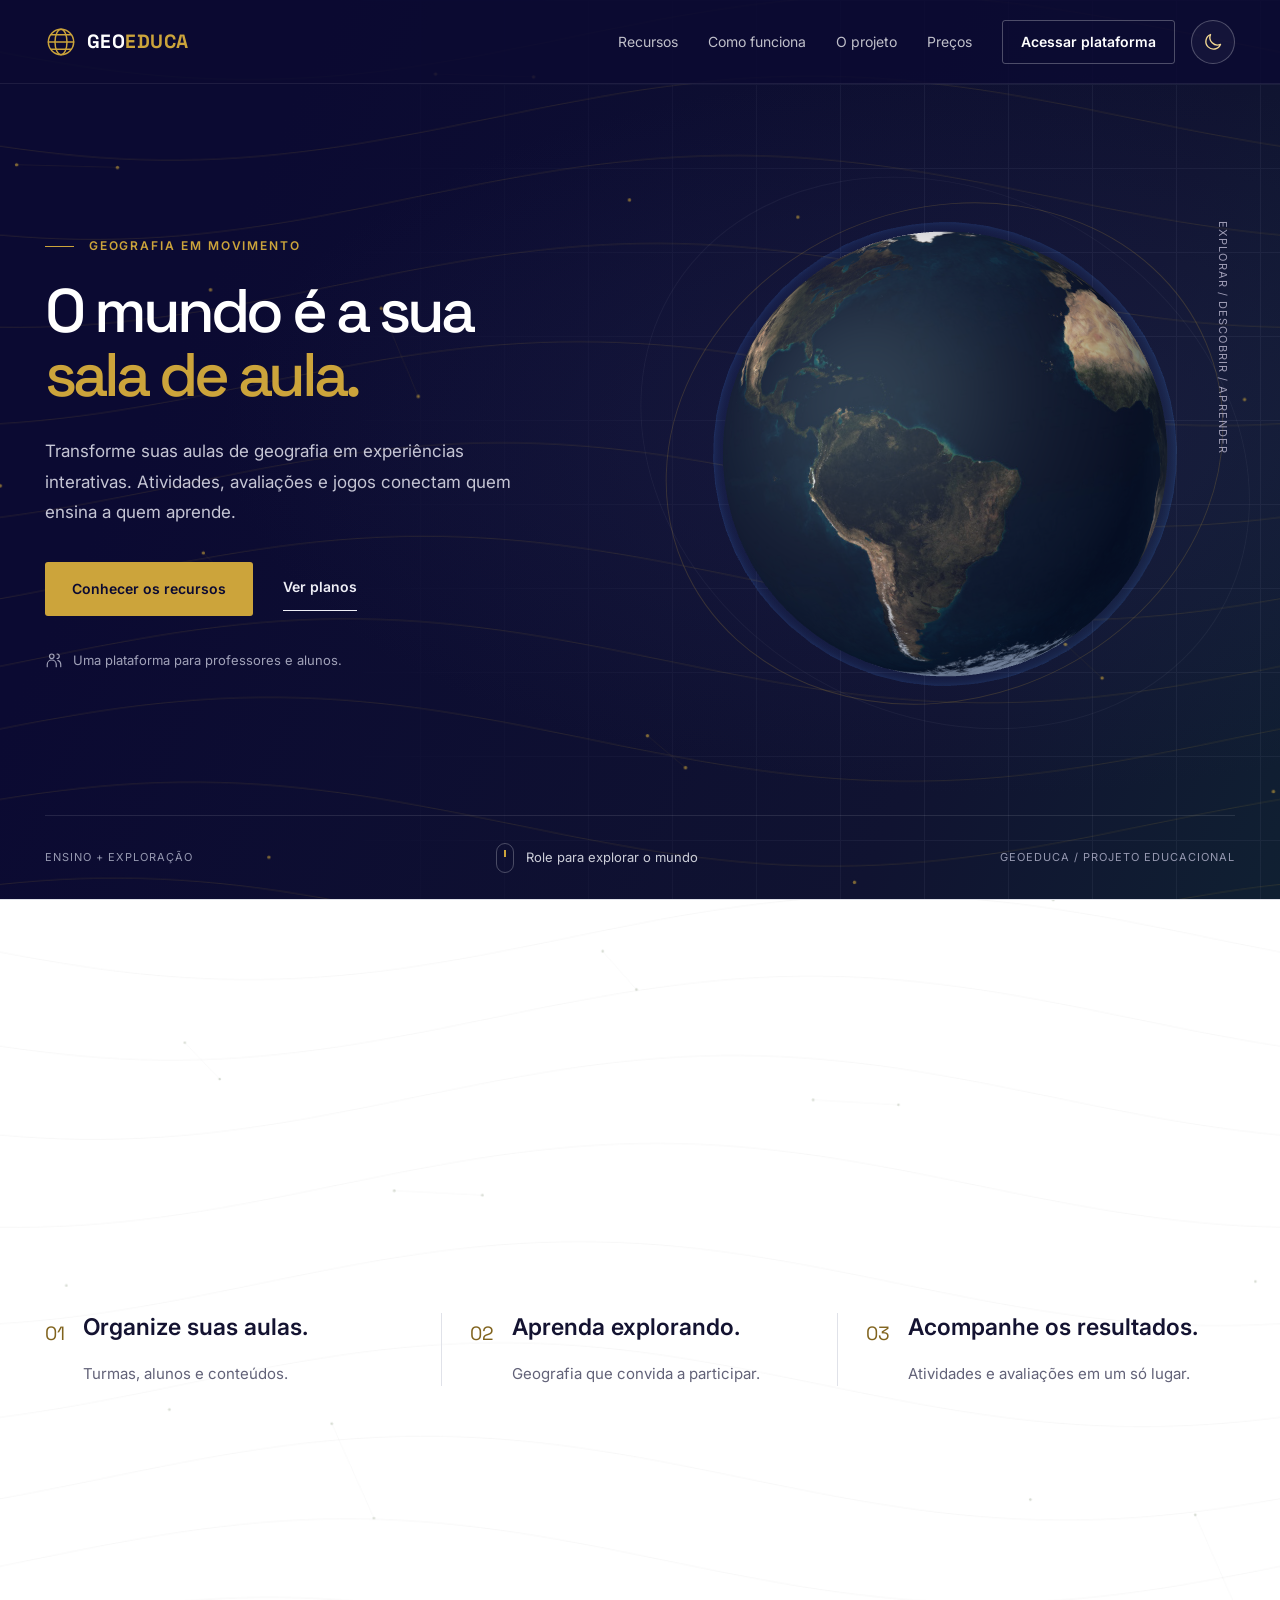
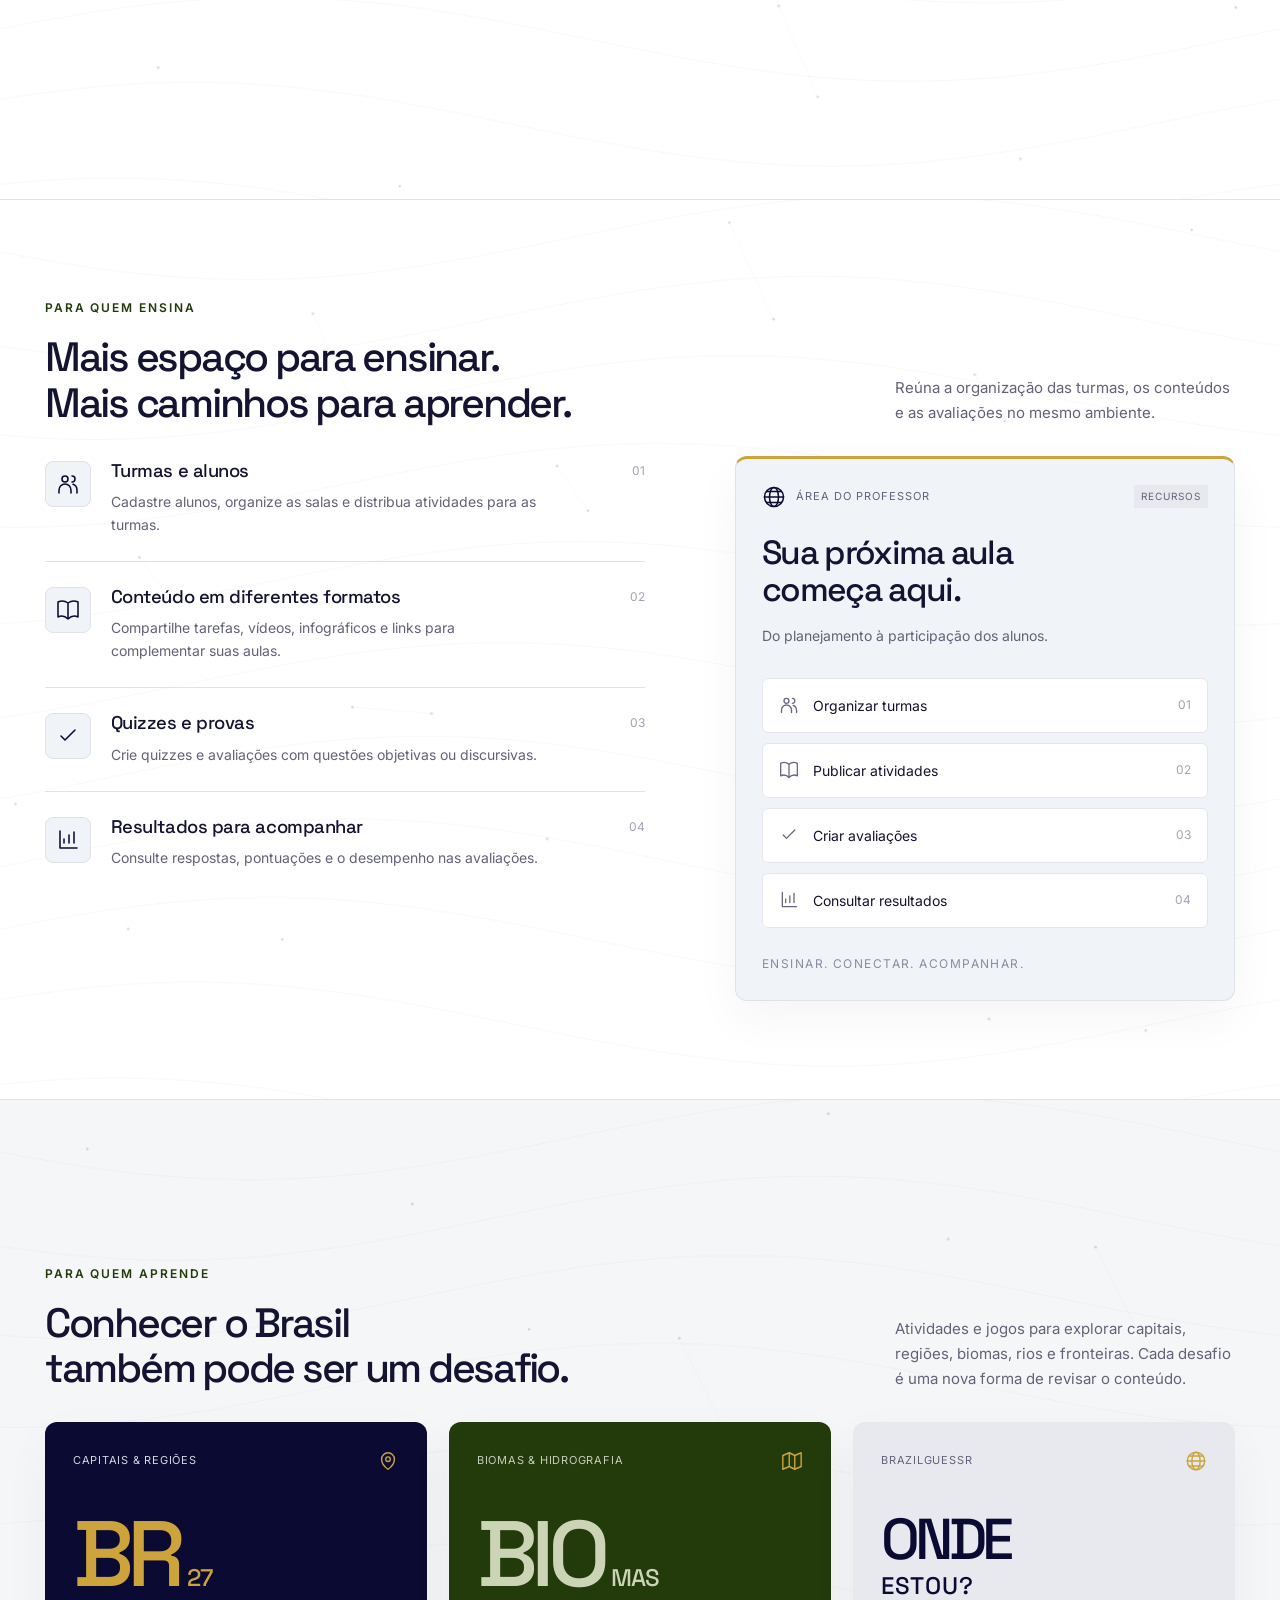
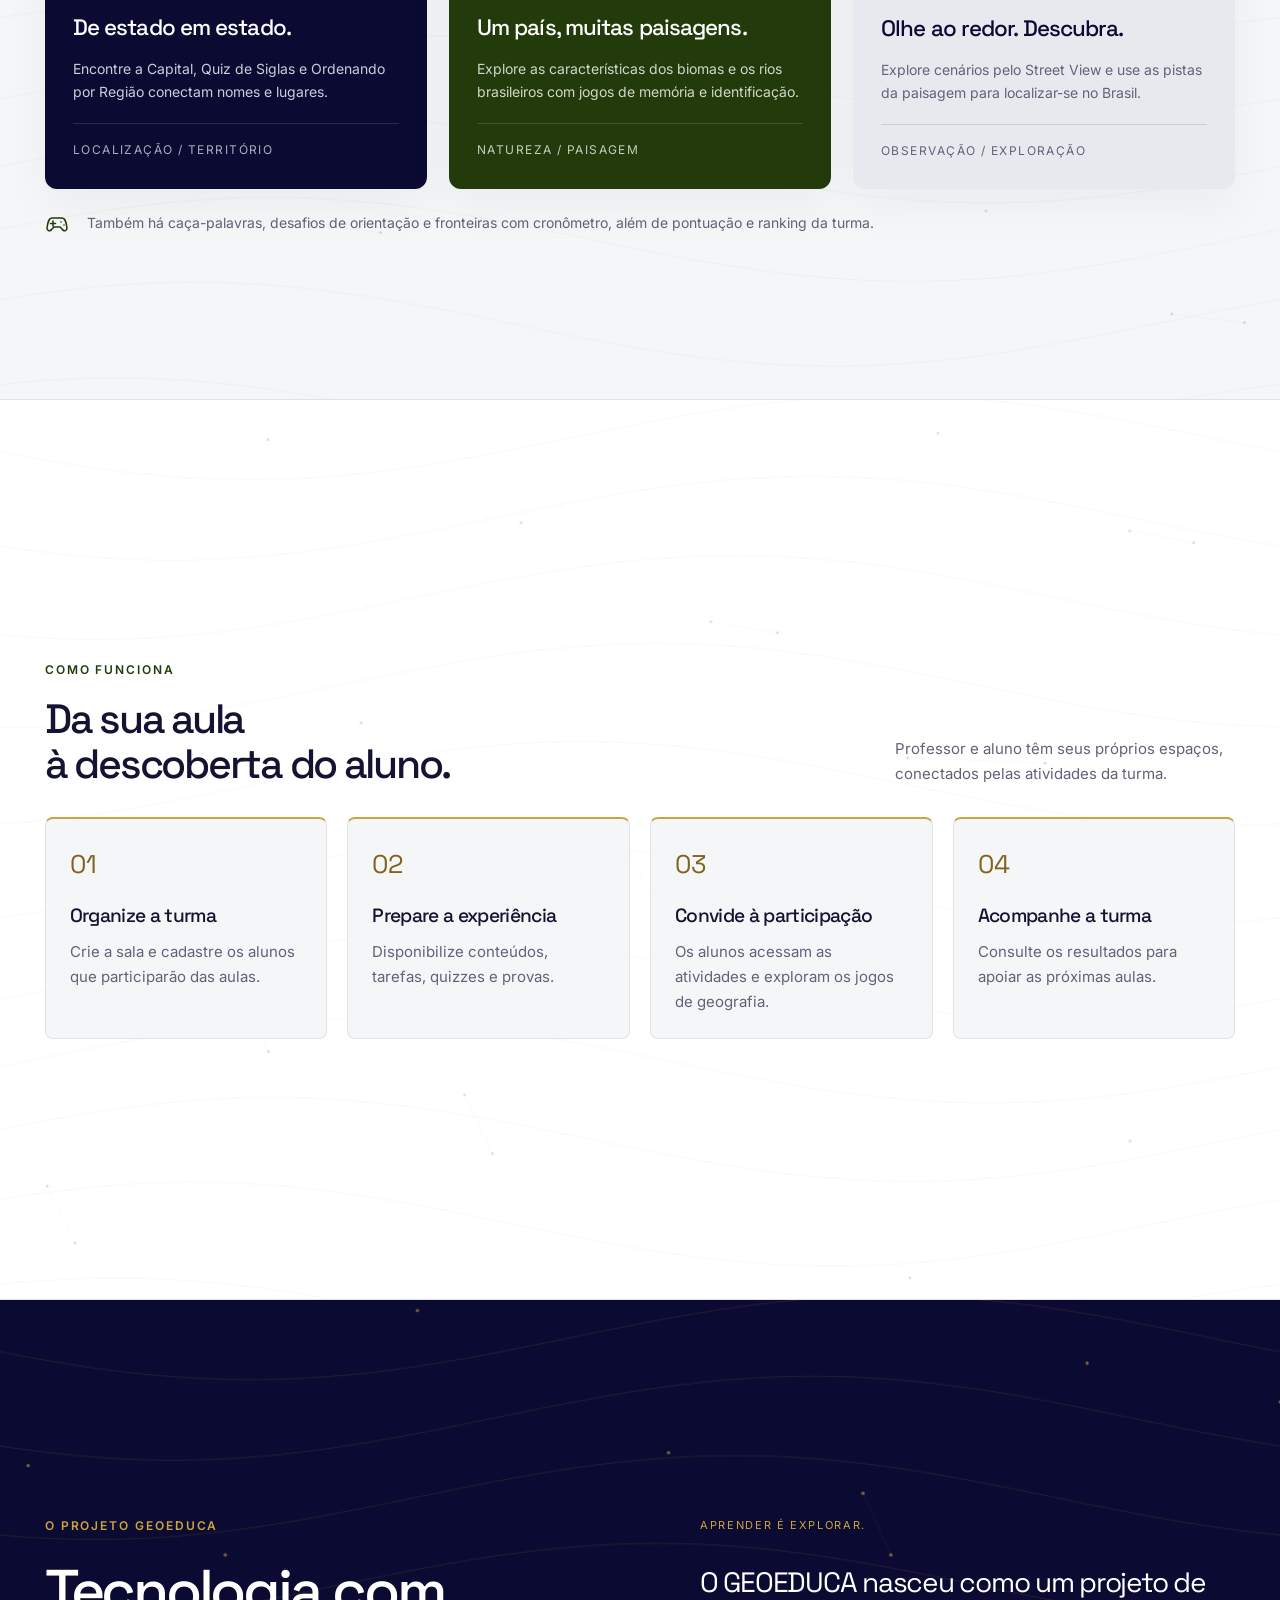
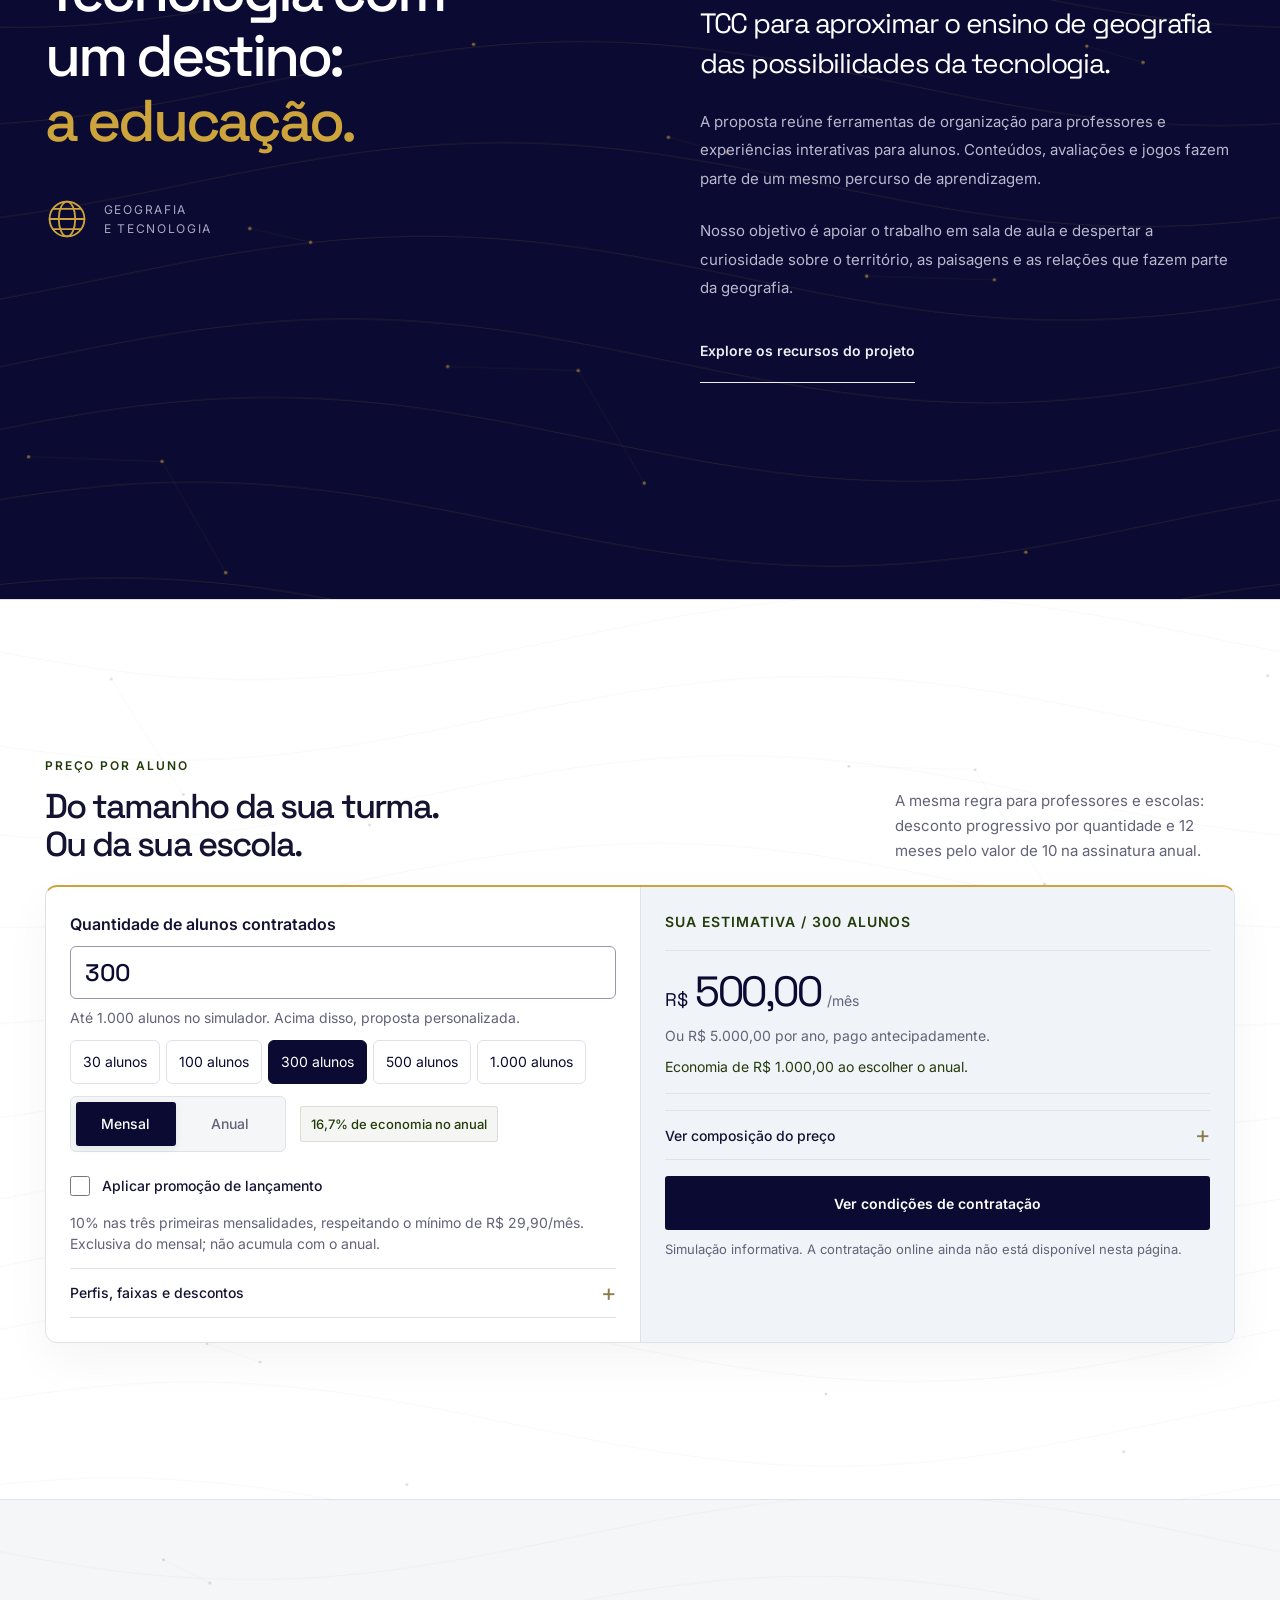
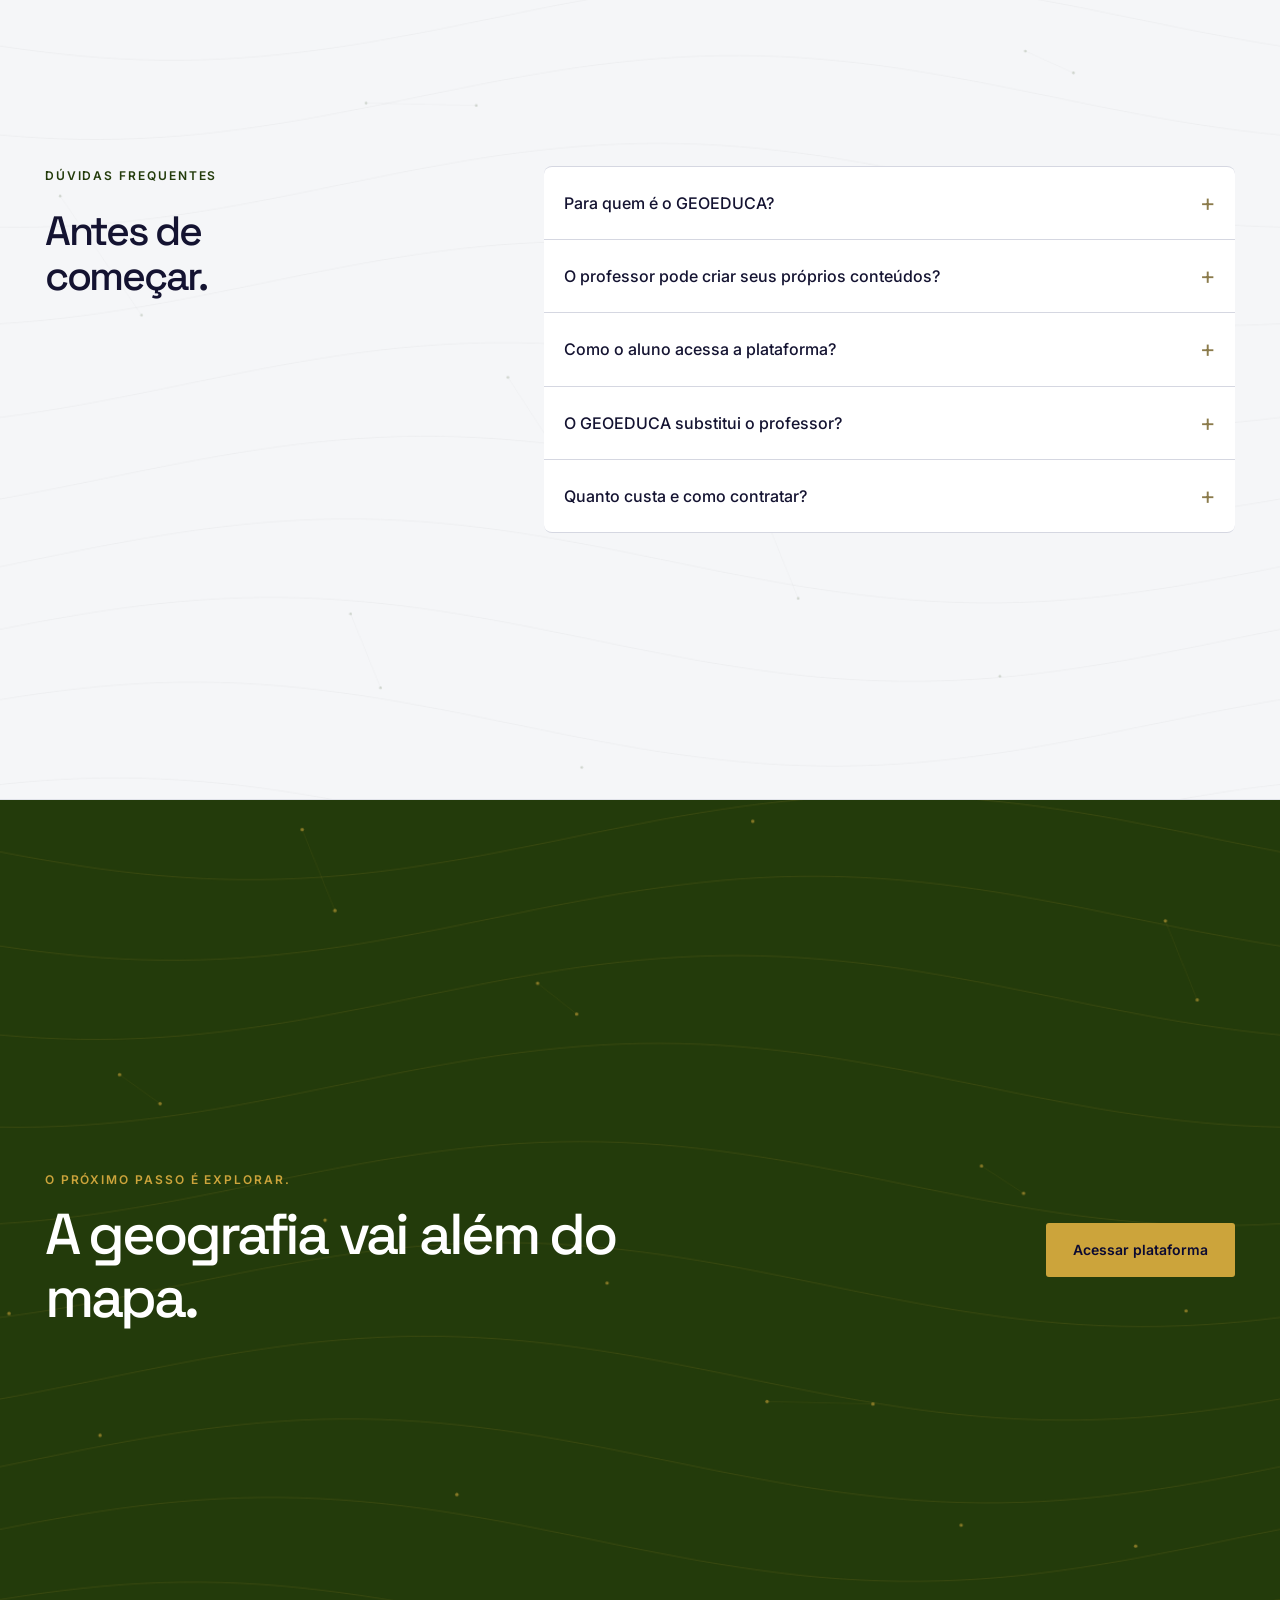
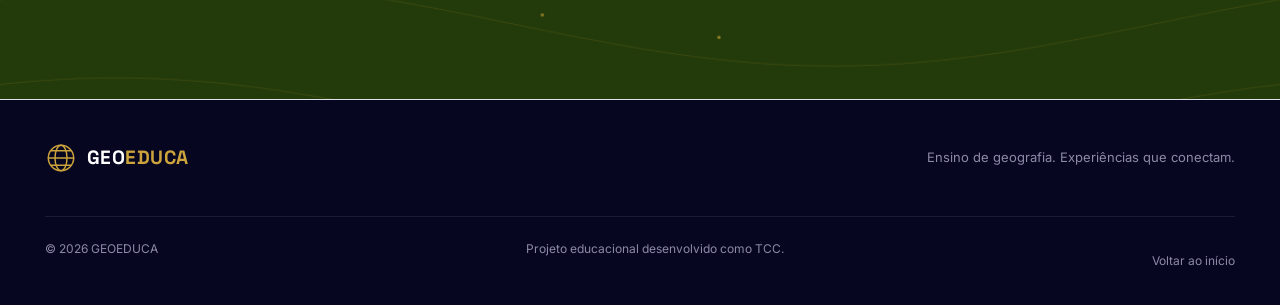
==== commit e7a8d01d: "Edit" ====
--- a/index.html
+++ b/index.html
@@ -2,21 +2,26 @@
 <html lang="pt-BR">
 <head>
   <meta charset="utf-8">
-  <meta name="viewport" content="width=device-width, initial-scale=1">
+  <meta name="viewport" content="width=device-width, initial-scale=1, viewport-fit=cover">
   <meta name="theme-color" content="#0B0A32">
   <meta name="description" content="Conheça o GEOEDUCA: atividades, quizzes, provas e jogos de geografia em uma plataforma para professores e alunos.">
   <title>GEOEDUCA — Geografia em movimento</title>
   <link rel="icon" href="assets/favicon.svg" type="image/svg+xml">
+  <script src="theme.js"></script>
   <link rel="stylesheet" href="styles.css">
   <script defer src="assets/vendor/three.min.js"></script>
   <script defer src="assets/vendor/gsap.min.js"></script>
   <script defer src="assets/vendor/ScrollTrigger.min.js"></script>
   <script defer src="assets/earth-data.js"></script>
+  <script defer src="pricing.js"></script>
   <script defer src="script.js"></script>
+  <script defer src="layout.js"></script>
 </head>
 <body>
   <a class="skip-link" href="#conteudo">Pular para o conteúdo</a>
   <svg class="icon-defs" aria-hidden="true" xmlns="http://www.w3.org/2000/svg">
+    <symbol id="i-moon" viewBox="0 0 24 24"><path d="M20 15.4A8.7 8.7 0 0 1 8.6 4a8.7 8.7 0 1 0 11.4 11.4Z"/></symbol>
+    <symbol id="i-sun" viewBox="0 0 24 24"><circle cx="12" cy="12" r="4"/><path d="M12 2v2M12 20v2M2 12h2M20 12h2M4.9 4.9l1.4 1.4M17.7 17.7l1.4 1.4M4.9 19.1l1.4-1.4M17.7 6.3l1.4-1.4"/></symbol>
     <symbol id="i-globe" viewBox="0 0 24 24"><circle cx="12" cy="12" r="9.5"/><ellipse cx="12" cy="12" rx="4.5" ry="9.5"/><path d="M2.5 12h19M4.5 6.5h15M4.5 17.5h15"/></symbol>
     <symbol id="i-book" viewBox="0 0 24 24"><path d="M12 5v16M12 5C8 2 4 3 2 4v15c4-2 7-1 10 2 3-3 6-4 10-2V4c-2-1-6-2-10 1Z"/></symbol>
     <symbol id="i-users" viewBox="0 0 24 24"><circle cx="9" cy="7" r="3"/><path d="M3 21v-3a6 6 0 0 1 12 0v3M16 4a3 3 0 0 1 0 6M21 21v-3a6 6 0 0 0-4-5.65"/></symbol>
@@ -29,6 +34,7 @@
   <header class="header" id="header">
     <div class="container header-inner">
       <a class="brand" href="#inicio" aria-label="GEOEDUCA, início"><svg class="icon brand-icon"><use href="#i-globe"/></svg><span>GEO<span class="brand-accent">EDUCA</span></span></a>
+      <button id="theme-toggle" class="theme-toggle" type="button" aria-label="Ativar modo escuro" aria-pressed="false" title="Ativar modo escuro" hidden><svg class="icon theme-moon" aria-hidden="true"><use href="#i-moon"/></svg><svg class="icon theme-sun" aria-hidden="true"><use href="#i-sun"/></svg></button>
       <button class="menu-toggle" aria-controls="navigation" aria-expanded="false" aria-label="Abrir menu"><span></span><span></span></button>
       <nav id="navigation" aria-label="Navegação principal">
         <a href="#recursos">Recursos</a><a href="#como-funciona">Como funciona</a><a href="#projeto">O projeto</a><a href="#precos">Preços</a>
@@ -59,7 +65,7 @@
       <div class="container hero-bottom"><span>ENSINO + EXPLORAÇÃO</span><div class="scroll-hint"><span class="scroll-track" aria-hidden="true"></span>Role para explorar o mundo</div><span class="hero-bottom-right">GEOEDUCA / PROJETO EDUCACIONAL</span></div>
     </section>
 
-    <section class="intro-band" aria-label="Áreas da plataforma"><div class="container intro-grid">
+    <section class="intro-band" id="visao-geral" aria-label="Áreas da plataforma"><div class="container intro-grid">
       <div><span class="number">01</span><p><strong>Organize suas aulas.</strong><span>Turmas, alunos e conteúdos.</span></p></div>
       <div><span class="number">02</span><p><strong>Aprenda explorando.</strong><span>Geografia que convida a participar.</span></p></div>
       <div><span class="number">03</span><p><strong>Acompanhe os resultados.</strong><span>Atividades e avaliações em um só lugar.</span></p></div>
@@ -85,7 +91,7 @@
       </div>
     </section>
 
-    <section class="section student-section" aria-labelledby="student-title"><div class="container">
+    <section class="section student-section" id="jogos" aria-labelledby="student-title"><div class="container">
       <div class="section-heading reveal"><div><p class="eyebrow">PARA QUEM APRENDE</p><h2 id="student-title">Conhecer o Brasil<br>também pode ser um desafio.</h2></div><p>Atividades e jogos para explorar capitais, regiões, biomas, rios e fronteiras. Cada desafio é uma nova forma de revisar o conteúdo.</p></div>
       <div class="games-grid">
         <article class="game-card reveal"><div class="game-card-top"><span>CAPITAIS & REGIÕES</span><svg class="icon"><use href="#i-pin"/></svg></div><div class="game-word" aria-hidden="true">BR<span>27</span></div><h3>De estado em estado.</h3><p>Encontre a Capital, Quiz de Siglas e Ordenando por Região conectam nomes e lugares.</p><div class="game-card-footer">LOCALIZAÇÃO / TERRITÓRIO</div></article>
@@ -106,24 +112,62 @@
     </div></section>
 
     <section class="section pricing-section" id="precos" aria-labelledby="pricing-title"><div class="container">
-      <div class="section-heading reveal"><div><p class="eyebrow">PLANOS E PREÇOS</p><h2 id="pricing-title">Uma nova perspectiva<br>para suas aulas.</h2></div><p>Escolha a assinatura mensal ou economize no anual: 12 meses de acesso pelo valor de 10 mensalidades.</p></div>
-      <div class="billing-controls reveal"><fieldset class="billing-switch"><legend class="sr-only">Período de cobrança</legend><label><input type="radio" name="billing-period" value="monthly" checked><span>Mensal</span></label><label><input type="radio" name="billing-period" value="annual"><span>Anual</span></label></fieldset><span class="annual-badge">Economize 16,7% no anual</span></div>
-      <div class="pricing-grid">
-        <article class="pricing-card reveal" data-plan="professor"><span class="pricing-icon"><svg class="icon"><use href="#i-book"/></svg></span><p class="eyebrow">PARA O DIA A DIA DOCENTE</p><h3>Professor</h3><p>Para usar o GEOEDUCA nas suas aulas de geografia.</p><div class="plan-price" aria-live="polite" aria-atomic="true"><p class="price-amount"><span class="price-currency">R$</span><span data-price-amount>29,90</span><span class="price-period" data-price-period>/mês</span></p><p class="price-caption" data-price-caption>Ou R$ 299,00 por ano, pago antecipadamente.</p></div><p class="plan-condition">Limites de uso e condições de contratação em definição.</p><a class="button button-navy" href="#contratacao">Condições de contratação</a></article>
-        <article class="pricing-card school-plan reveal" data-plan="escola"><span class="pricing-icon"><svg class="icon"><use href="#i-users"/></svg></span><p class="eyebrow">PARA O AMBIENTE ESCOLAR</p><h3>Escola</h3><p>Para levar a proposta do GEOEDUCA ao contexto da escola.</p><div class="plan-price" aria-live="polite" aria-atomic="true"><p class="price-amount"><span class="price-currency">R$</span><span data-price-amount>149,90</span><span class="price-period" data-price-period>/mês</span></p><p class="price-caption" data-price-caption>Ou R$ 1.499,00 por ano, pago antecipadamente.</p></div><p class="plan-condition">Número de professores e alunos e condições em definição.</p><a class="button button-outline" href="#contratacao">Condições de contratação</a></article>
+      <div class="section-heading reveal"><div><p class="eyebrow">PREÇO POR ALUNO</p><h2 id="pricing-title">Do tamanho da sua turma.<br>Ou da sua escola.</h2></div><p>A mesma regra para professores e escolas: desconto progressivo por quantidade e 12 meses pelo valor de 10 na assinatura anual.</p></div>
+      <div class="pricing-calculator reveal" aria-label="Simulador de assinatura">
+        <div class="calculator-controls">
+          <div class="student-field">
+            <label for="student-count">Quantidade de alunos contratados</label>
+            <input id="student-count" name="students" type="number" min="1" step="1" inputmode="numeric" value="300" readonly aria-describedby="student-help student-error">
+            <p id="student-help">Até 1.000 alunos no simulador. Acima disso, proposta personalizada.</p>
+            <p id="student-error" class="field-error" role="alert" hidden>Informe uma quantidade inteira de alunos, maior que zero.</p>
+          </div>
+          <div class="quantity-presets" aria-label="Quantidades de exemplo">
+            <button type="button" data-student-preset="30">30 alunos</button><button type="button" data-student-preset="100">100 alunos</button><button type="button" data-student-preset="300" aria-pressed="true">300 alunos</button><button type="button" data-student-preset="500">500 alunos</button><button type="button" data-student-preset="1000">1.000 alunos</button>
+          </div>
+          <div class="billing-row"><fieldset class="billing-switch"><legend class="sr-only">Período de cobrança</legend><label><input type="radio" name="billing-period" value="monthly" checked><span>Mensal</span></label><label><input type="radio" name="billing-period" value="annual"><span>Anual</span></label></fieldset>
+          <p class="annual-badge">16,7% de economia no anual</p></div>
+          <label class="launch-option" for="launch-promotion"><input id="launch-promotion" type="checkbox" aria-describedby="launch-help"><span>Aplicar promoção de lançamento</span></label>
+          <p id="launch-help">10% nas três primeiras mensalidades, respeitando o mínimo de R$ 29,90/mês. Exclusiva do mensal; não acumula com o anual.</p>
+      <details class="pricing-rules"><summary>Perfis, faixas e descontos<span aria-hidden="true">+</span></summary>
+        <div class="pricing-audiences">
+        <article><svg class="icon"><use href="#i-book"/></svg><div><h3>Para professores</h3><p>Contrate o acesso para seus alunos, pela quantidade escolhida no simulador.</p></div></article>
+        <article><svg class="icon"><use href="#i-users"/></svg><div><h3>Para escolas</h3><p>Os professores participantes estão incluídos no contrato da escola. O valor é calculado pelos alunos.</p></div></article>
       </div>
-      <p class="annual-note">O plano anual é pago antecipadamente. O equivalente mensal é apresentado apenas para comparação.</p>
+        <div class="pricing-rules-copy"><p>Um aluno conta uma vez dentro do mesmo contrato, mesmo em várias turmas. Primeiros 100 alunos: R$ 2,00 por aluno/mês. Do 101º ao 300º: R$ 1,50 por aluno/mês. Do 301º ao 1.000º: R$ 1,20 por aluno/mês. Cada valor se aplica apenas aos alunos da respectiva faixa; a mensalidade mínima é R$ 29,90 e o mínimo anual é R$ 299,00.</p><p>No anual, a quantidade é definida no contrato e o pagamento antecipado corresponde a 10 mensalidades regulares por 12 meses de acesso. A promoção de lançamento dá 10% nas três primeiras mensalidades, respeitando o mínimo mensal, e não acumula com o anual.</p></div>
+      </details>
+          <noscript><p class="calculator-noscript">Ative o JavaScript para simular outra quantidade ou período. O exemplo exibido corresponde a 300 alunos no mensal, sem promoção.</p></noscript>
+        </div>
+        <div class="calculator-result">
+          <p class="eyebrow" data-quote-title>SUA ESTIMATIVA / 300 ALUNOS</p>
+          <div class="plan-price" aria-live="polite" aria-atomic="true">
+            <p class="price-amount"><span class="price-currency" data-price-currency>R$</span><span data-price-amount>500,00</span><span class="price-period" data-price-period>/mês</span></p>
+            <p class="price-caption" data-price-caption>Ou R$ 5.000,00 por ano, pago antecipadamente.</p>
+            <p class="price-saving" data-price-saving>Economia de R$ 1.000,00 ao escolher o anual.</p>
+          </div>
+          <details class="quote-details"><summary>Ver composição do preço<span aria-hidden="true">+</span></summary><div data-price-breakdown>
+            <table class="tier-table"><caption>Composição da mensalidade regular</caption><colgroup><col><col class="tier-total-column"></colgroup><thead><tr><th scope="col">Faixa de alunos</th><th scope="col">Subtotal</th></tr></thead><tbody>
+              <tr data-tier="0"><th scope="row"><span data-tier-label>100 alunos × R$ 2,00</span></th><td data-tier-total>R$ 200,00</td></tr>
+              <tr data-tier="1"><th scope="row"><span data-tier-label>200 alunos × R$ 1,50</span></th><td data-tier-total>R$ 300,00</td></tr>
+              <tr data-tier="2" hidden><th scope="row"><span data-tier-label>0 alunos × R$ 1,20</span></th><td data-tier-total>R$ 0,00</td></tr>
+              <tr data-minimum-adjustment hidden><th scope="row">Ajuste para a mensalidade mínima</th><td data-minimum-total>R$ 0,00</td></tr>
+            </tbody><tfoot><tr><th scope="row">Mensalidade regular</th><td data-regular-total>R$ 500,00</td></tr></tfoot></table>
+          </div>
+          </details>
+          <a class="button button-navy" href="#contratacao">Ver condições de contratação</a>
+          <p class="calculator-disclaimer">Simulação informativa. A contratação online ainda não está disponível nesta página.</p>
+        </div>
+      </div>
     </div></section>
 
-    <section class="section faq-section" aria-labelledby="faq-title"><div class="container faq-layout"><div class="reveal"><p class="eyebrow">DÚVIDAS FREQUENTES</p><h2 id="faq-title">Antes de<br>começar.</h2></div><div class="faq-list reveal">
+    <section class="section faq-section" id="duvidas" aria-labelledby="faq-title"><div class="container faq-layout"><div class="reveal"><p class="eyebrow">DÚVIDAS FREQUENTES</p><h2 id="faq-title">Antes de<br>começar.</h2></div><div class="faq-list reveal">
       <details><summary>Para quem é o GEOEDUCA?<span aria-hidden="true">+</span></summary><p>Para professores e alunos que utilizam atividades, avaliações e jogos no ensino e na aprendizagem de geografia.</p></details>
       <details><summary>O professor pode criar seus próprios conteúdos?<span aria-hidden="true">+</span></summary><p>Sim. A plataforma possui ferramentas para criar atividades, compartilhar links, vídeos e infográficos, elaborar quizzes e montar provas.</p></details>
       <details><summary>Como o aluno acessa a plataforma?<span aria-hidden="true">+</span></summary><p>Na tela de acesso, o aluno seleciona seu perfil e utiliza o RM e a senha do cadastro organizado pelo professor.</p></details>
       <details><summary>O GEOEDUCA substitui o professor?<span aria-hidden="true">+</span></summary><p>A proposta é apoiar o trabalho do professor. Ele organiza as turmas, seleciona os conteúdos e acompanha as avaliações.</p></details>
-      <details id="contratacao"><summary>Quanto custa e como contratar?<span aria-hidden="true">+</span></summary><p>O plano Professor custa R$ 29,90 por mês ou R$ 299,00 por ano. O plano Escola custa R$ 149,90 por mês ou R$ 1.499,00 por ano. A assinatura anual é paga antecipadamente e equivale a 10 mensalidades. Os limites de uso e as condições de contratação ainda estão sendo definidos. A contratação online ainda não está disponível nesta página.</p></details>
+      <details id="contratacao"><summary>Quanto custa e como contratar?<span aria-hidden="true">+</span></summary><p>O valor depende da quantidade de alunos contratados, com desconto progressivo por faixa e mínimo de R$ 29,90/mês. Por exemplo, 300 alunos custam R$ 500,00/mês ou R$ 5.000,00/ano, com pagamento anual antecipado. No lançamento, as três primeiras mensalidades desse exemplo ficam em R$ 450,00, depois R$ 500,00/mês. Essa promoção respeita o mínimo mensal e não acumula com o anual. No contrato da escola, os professores participantes estão incluídos; o mesmo aluno conta uma vez dentro do contrato, mesmo em várias turmas. Acima de 1.000 alunos, é necessária uma proposta personalizada. A contratação online ainda não está disponível nesta página.</p></details>
     </div></div></section>
 
-    <section class="closing-section"><div class="container closing-inner reveal"><div><p class="eyebrow light">O PRÓXIMO PASSO É EXPLORAR.</p><h2>A geografia vai além do mapa.</h2></div><a class="button button-gold" href="../index.html" data-platform-link>Acessar plataforma</a></div></section>
+    <section class="closing-section" id="explorar"><div class="container closing-inner reveal"><div><p class="eyebrow light">O PRÓXIMO PASSO É EXPLORAR.</p><h2>A geografia vai além do mapa.</h2></div><a class="button button-gold" href="../index.html" data-platform-link>Acessar plataforma</a></div></section>
   </main>
   <footer><div class="container footer-top"><a class="brand" href="#inicio"><svg class="icon brand-icon"><use href="#i-globe"/></svg><span>GEO<span class="brand-accent">EDUCA</span></span></a><p>Ensino de geografia. Experiências que conectam.</p></div><div class="container footer-bottom"><span>© <span id="year">2026</span> GEOEDUCA</span><span>Projeto educacional desenvolvido como TCC.</span><a href="#inicio">Voltar ao início</a></div></footer>
 </body>
--- a/styles.css
+++ b/styles.css
@@ -1,67 +1,2672 @@
-@font-face{font-family:'Inter';src:url('assets/fonts/Inter.ttf') format('truetype');font-weight:100 900;font-style:normal;font-display:swap}
-@font-face{font-family:'Space Grotesk';src:url('assets/fonts/SpaceGrotesk.ttf') format('truetype');font-weight:300 700;font-style:normal;font-display:swap}
-:root{--navy:#0b0a32;--navy-light:#15144a;--gold:#cca43b;--forest:#233b0b;--ink:#141331;--muted:#626278;--paper:#f5f6f8;--border:#e0e2e9;--display:'Space Grotesk',Arial,sans-serif;--body:'Inter',Arial,sans-serif;--header:84px}
-*{box-sizing:border-box}html{scroll-behavior:smooth;scroll-padding-top:100px}body{margin:0;font-family:var(--body);color:var(--ink);background:#fff;font-size:16px;line-height:1.65}a{color:inherit;text-decoration:none}button{font:inherit}h1,h2,h3,p{margin:0}h1,h2,h3{font-family:var(--display);line-height:1.1}h2{font-size:clamp(2rem,3.8vw,3.4rem);font-weight:500;letter-spacing:-.055em}h3{font-size:1.2rem;font-weight:500;letter-spacing:-.035em}img{max-width:100%}button,a,summary{-webkit-tap-highlight-color:transparent}a:focus-visible,button:focus-visible,summary:focus-visible{outline:3px solid var(--gold);outline-offset:6px}::selection{background:var(--gold);color:var(--navy)}.container{width:min(1240px,calc(100% - 112px));margin-inline:auto}.icon{width:24px;height:24px;fill:none;stroke:currentColor;stroke-width:1.55;stroke-linecap:round;stroke-linejoin:round;flex-shrink:0}.icon-defs{position:absolute;width:0;height:0;overflow:hidden}.skip-link{position:fixed;z-index:200;left:20px;top:-100px;padding:12px 20px;background:white;color:var(--navy)}.skip-link:focus{top:10px}.header{position:absolute;z-index:100;left:0;top:0;width:100%;height:var(--header);color:white;background:rgba(11,10,50,.85);border-bottom:1px solid #ffffff14}.header-inner{height:100%;display:flex;align-items:center;justify-content:space-between;gap:28px}.brand{display:flex;align-items:center;gap:10px;font-family:var(--display);font-size:1.2rem;font-weight:700;letter-spacing:.025em;white-space:nowrap}.brand-icon{width:32px;height:32px;color:var(--gold);stroke-width:1.1}.brand-accent{color:var(--gold)}nav{display:flex;align-items:center;gap:30px}nav>a{font-size:.875rem;color:#ffffffbd;transition:color .2s}nav>a:hover{color:var(--gold)}.button{display:inline-flex;justify-content:center;align-items:center;min-height:54px;padding:15px 26px;border:1px solid transparent;border-radius:3px;font-size:.875rem;font-weight:600;line-height:1.5;transition:background .2s,transform .2s,box-shadow .2s}.button:hover{transform:translateY(-3px)}.button-gold{background:var(--gold);color:var(--navy)}.button-gold:hover{background:#dfb752;box-shadow:0 8px 26px #cca43b25}.button-small{min-height:42px;padding:10px 18px}.button-outline-light{border-color:#ffffff45;color:white}.button-outline-light:hover{background:#ffffff0d}.button-navy{color:white;background:var(--navy)}.button-navy:hover{background:var(--navy-light)}.button-outline{border-color:#bbbccc;background:transparent;color:var(--navy)}.button-outline:hover{background:#eeeff6}.text-link{font-size:.875rem;font-weight:600;border-bottom:1px solid currentColor;padding-bottom:4px;transition:color .2s}.light-link{color:#eeeef6}.text-link:hover{color:var(--gold)}.menu-toggle{display:none}.reading-progress{position:absolute;left:0;bottom:0;height:2px;background:var(--gold);width:0}.hero{position:relative;isolation:isolate;min-height:760px;height:100svh;max-height:1050px;background:var(--navy);color:white;overflow:hidden}.hero:before{content:'';position:absolute;z-index:-1;inset:0;background:radial-gradient(ellipse at 77% 48%,#25295166,transparent 55%),linear-gradient(115deg,#0b0a32 20%,#101331 75%,#102032);pointer-events:none}.hero-grid{position:absolute;inset:0;opacity:.09;background-image:linear-gradient(#8e93af 1px,transparent 1px),linear-gradient(90deg,#8e93af 1px,transparent 1px);background-size:84px 84px;mask-image:linear-gradient(to right,transparent 25%,black 70%)}.hero-layout{height:100%;display:grid;grid-template-columns:1.05fr 1fr;align-items:center;position:relative;padding-top:var(--header);padding-bottom:90px}.hero-copy{z-index:2;padding-block:35px;position:relative;max-width:650px}.eyebrow{font-size:.75rem;font-weight:600;letter-spacing:.16em;line-height:1.6;color:var(--forest);margin-bottom:24px}.eyebrow.light{color:var(--gold)}.small-line{display:inline-block;width:29px;height:1px;background:var(--gold);vertical-align:middle;margin-right:10px}.hero h1{font-size:clamp(3.5rem,5.3vw,5rem);font-weight:500;letter-spacing:-.065em;line-height:1.05}.gold-text{color:var(--gold)}.hero-description{font-size:1.0625rem;color:#c5c5d4;max-width:475px;margin-top:28px;line-height:1.8}.hero-actions{display:flex;gap:30px;align-items:center;margin-top:34px}.hero-note{display:flex;align-items:center;gap:10px;color:#a1a2b9;font-size:.8125rem;margin-top:34px}.hero-note .icon{width:18px;height:18px}.earth-scene{width:calc(100% + 90px);aspect-ratio:1;position:relative;left:-16px;align-self:center;max-height:740px}.earth-scene canvas{position:absolute;width:100%;height:100%;inset:0;z-index:2}.earth-fallback{position:absolute;inset:15%;width:70%;height:70%;object-fit:cover;border-radius:50%;box-shadow:inset 15px 0 70px #000,0 0 50px #577baf22;opacity:.8}.earth-scene.is-ready .earth-fallback{visibility:hidden}.earth-orbit{position:absolute;border:1px solid #cca43b33;border-radius:50%;width:93%;height:93%;left:3.5%;top:3.5%}.orbit-one{transform:rotate(-23deg) scaleY(.86)}.orbit-two{border-color:#ffffff0c;transform:rotate(30deg) scaleY(.82);width:104%;height:104%;left:-2%;top:-2%}.earth-tag{position:absolute;bottom:17%;left:4%;z-index:3;display:flex;align-items:center;gap:10px;font-size:.8125rem;backdrop-filter:blur(12px);border:1px solid #ffffff24;background:#11172bba;padding:13px 18px;border-radius:3px;box-shadow:0 12px 35px #0002}.earth-tag .icon{color:var(--gold);width:18px;height:18px}.earth-index{position:absolute;top:12%;right:3%;color:#9d9bb4;font-size:.6875rem;letter-spacing:.1em;writing-mode:vertical-rl}.hero-bottom{position:absolute;bottom:0;left:0;right:0;height:84px;display:flex;align-items:center;justify-content:space-between;gap:20px;border-top:1px solid #ffffff1a;font-size:.6875rem;letter-spacing:.09em;color:#9699b1}.scroll-hint{display:flex;align-items:center;gap:12px;letter-spacing:0;font-size:.8125rem;color:#ccced9}.scroll-track{height:30px;width:18px;border:1px solid #ffffff40;border-radius:12px;position:relative}.scroll-track:after{content:'';width:2px;height:7px;background:var(--gold);position:absolute;top:6px;left:7px;animation:scroll-tick 1.8s ease-in-out infinite}@keyframes scroll-tick{0%,100%{transform:translateY(0);opacity:.4}50%{transform:translateY(7px);opacity:1}}.intro-band{border-bottom:1px solid var(--border);background:#fff}.intro-grid{display:grid;grid-template-columns:repeat(3,1fr);padding-block:30px}.intro-grid>div{display:flex;align-items:center;gap:18px;border-right:1px solid var(--border);padding-inline:28px}.intro-grid>div:first-child{padding-left:0}.intro-grid>div:last-child{border:0}.number{font-family:var(--display);color:#9a823f;font-size:1rem}.intro-grid p{display:grid;gap:3px;font-size:.875rem}.intro-grid strong{font-weight:600}.intro-grid p span{font-size:.8125rem;color:var(--muted)}.section{padding-block:110px;scroll-margin-top:20px}.section-heading{display:flex;align-items:flex-end;justify-content:space-between;gap:50px;margin-bottom:58px}.section-heading>div{max-width:760px}.section-heading>p{max-width:340px;color:var(--muted);font-size:.9375rem}.section-heading .eyebrow{margin-bottom:18px}.teacher-layout{display:grid;grid-template-columns:1.2fr 1fr;gap:90px;align-items:start}.resource-row{display:flex;align-items:flex-start;gap:20px;border-bottom:1px solid var(--border);padding:25px 0}.resource-row:first-child{padding-top:5px}.resource-row:last-child{border-bottom:0}.icon-box{display:grid;place-items:center;width:46px;height:46px;background:#f3f4f7;border-radius:3px;color:var(--navy);flex-shrink:0}.resource-row h3{font-size:1.15rem;margin-bottom:9px;letter-spacing:-.025em}.resource-row p{font-size:.875rem;color:var(--muted);max-width:430px}.row-number{font-size:.75rem;color:#a3a3b3;margin-left:auto}.feature-preview{background:var(--paper);padding:30px 34px;border:1px solid var(--border);border-top:3px solid var(--gold);border-radius:5px}.preview-top{display:flex;align-items:center;gap:10px;font-size:.6875rem;letter-spacing:.09em;color:var(--muted);margin-bottom:38px}.preview-top>.icon{color:var(--navy)}.preview-label{margin-left:auto;background:#e8e9ef;font-size:.625rem;padding:3px 7px}.feature-preview h3{font-size:2.1rem;letter-spacing:-.05em}.feature-preview>p{color:var(--muted);font-size:.875rem;margin-top:16px}.preview-options{display:grid;gap:10px;margin-top:30px}.preview-options>div{padding:15px 16px;background:white;border:1px solid #e5e6ed;display:flex;gap:14px;align-items:center;border-radius:3px;font-size:.875rem}.preview-options .icon{width:20px;height:20px;color:#676680}.preview-options>div>span:last-child{margin-left:auto;font-size:.75rem;color:#a3a3b3}.preview-footnote{display:block;margin-top:26px;color:#8a8b9e;font-size:.625rem;letter-spacing:.12em}.student-section{background:var(--paper)}.games-grid{display:grid;grid-template-columns:repeat(3,1fr);gap:22px}.game-card{background:var(--navy);color:white;border-radius:4px;padding:28px;position:relative;overflow:hidden;transition:transform .25s}.game-card:hover{transform:translateY(-7px)}.game-card-top{display:flex;justify-content:space-between;align-items:center;color:#d6d5e2;gap:12px;font-size:.6875rem;letter-spacing:.07em}.game-card-top .icon{color:var(--gold);width:22px;height:22px}.game-word{font-family:var(--display);font-weight:500;letter-spacing:-.08em;font-size:5.8rem;line-height:1;display:flex;align-items:baseline;margin-block:42px;color:var(--gold)}.game-word>span{font-size:1.5rem;letter-spacing:-.04em;margin-left:8px}.game-card h3{font-size:1.4rem;letter-spacing:-.04em;margin-bottom:16px}.game-card p{font-size:.875rem;color:#cdccdb;min-height:85px}.game-card-footer{border-top:1px solid #ffffff21;padding-top:22px;margin-top:24px;font-size:.625rem;letter-spacing:.12em;color:#ababbd}.green-card{background:var(--forest)}.green-card p{color:#d1d7ca}.green-card .game-word{color:#ccd4b6}.green-card .game-card-top,.green-card .game-card-footer{color:#c5cdbd}.guessr-card{background:#e7e9ef;color:var(--navy)}.guessr-card .game-card-top,.guessr-card p,.guessr-card .game-card-footer{color:#62637a}.guessr-card .game-word{font-size:3.6rem;color:var(--navy);display:grid;line-height:1;margin-block:45px}.guessr-card .game-word>span{font-size:1.5rem;margin-left:0;margin-top:6px;letter-spacing:.05em}.guessr-card .game-card-footer{border-color:#0b0a3222}.student-note{display:flex;align-items:center;gap:18px;margin-top:32px;color:var(--muted);font-size:.875rem}.student-note .icon{color:var(--forest)}.steps{display:grid;grid-template-columns:repeat(4,1fr);list-style:none;margin:0;padding:0;border-top:1px solid var(--border)}.steps li{padding:30px 26px 0 0;position:relative}.step-number{display:block;color:#b39440;font-family:var(--display);font-size:1.125rem;margin-bottom:29px}.steps h3{margin-bottom:14px}.steps p{color:var(--muted);font-size:.875rem;max-width:240px}.project-section{background:var(--navy);color:white;position:relative;overflow:hidden}.project-layout{display:grid;grid-template-columns:1fr 1fr;gap:120px}.project-heading h2{font-size:clamp(2.6rem,4.6vw,4.2rem)}.project-seal{display:flex;align-items:center;gap:15px;margin-top:44px;color:#a8a6bf;font-size:.625rem;letter-spacing:.14em}.project-seal .icon{width:44px;height:44px;color:var(--gold);stroke-width:1}.project-kicker{display:block;color:var(--gold);font-size:.6875rem;letter-spacing:.15em;margin-bottom:28px}.project-copy .large-copy{font-family:var(--display);font-size:1.75rem;line-height:1.45;letter-spacing:-.045em;color:white}.project-copy p{font-size:.9375rem;line-height:1.9;margin-bottom:24px;color:#b9b8ce}.project-copy .text-link{display:inline-block;margin-top:12px}.pricing-grid{display:grid;grid-template-columns:1fr 1fr;gap:26px;max-width:960px;margin-inline:auto}.pricing-card{border:1px solid var(--border);border-radius:4px;padding:38px;position:relative}.pricing-icon{display:grid;place-items:center;width:45px;height:45px;background:#f1f2f7;color:var(--navy);margin-bottom:26px}.pricing-card .eyebrow{font-size:.6875rem;color:var(--muted);margin-bottom:12px}.pricing-card h3{font-size:2.2rem;margin-bottom:18px}.pricing-card>p:not(.eyebrow){color:var(--muted);font-size:.875rem;max-width:350px}.price-placeholder{padding-block:26px;margin-block:22px;border-top:1px solid var(--border);border-bottom:1px solid var(--border);font-family:var(--display);font-size:1.4rem;font-weight:500;letter-spacing:-.035em}.price-placeholder>span{display:block;max-width:320px;margin-top:10px;color:var(--muted);font-family:var(--body);font-size:.8125rem;font-weight:400;letter-spacing:0;line-height:1.65}.pricing-card .button{width:100%}.school-plan{background:var(--paper);border-top:3px solid var(--gold)}.faq-section{background:var(--paper);padding-top:80px;padding-bottom:90px}.faq-layout{display:grid;grid-template-columns:.75fr 1.3fr;gap:100px}.faq-list details{border-bottom:1px solid #d5d7e1}.faq-list details:first-child{border-top:1px solid #d5d7e1}summary{list-style:none;cursor:pointer;display:flex;justify-content:space-between;gap:24px;align-items:center;padding:23px 0;font-weight:500;font-size:.9375rem}summary::-webkit-details-marker{display:none}summary span{font-size:1.5rem;font-weight:400;line-height:1;color:#8b7b4b;transition:transform .2s}details[open] summary span{transform:rotate(45deg)}details p{color:var(--muted);font-size:.875rem;padding:0 35px 25px 0}.closing-section{background:var(--forest);color:white;padding-block:60px}.closing-inner{display:flex;justify-content:space-between;gap:40px;align-items:center}.closing-inner h2{font-size:2.4rem}.closing-inner .eyebrow{margin-bottom:14px}.closing-inner .button{flex-shrink:0}footer{background:#070621;color:#8c8aa5;font-size:.8125rem}.footer-top{display:flex;align-items:center;gap:32px;padding-block:42px;border-bottom:1px solid #ffffff15}.footer-top .brand{color:white}.footer-top>p{margin-left:auto}.footer-bottom{display:flex;justify-content:space-between;gap:20px;padding-block:22px;font-size:.75rem}.footer-bottom a:hover{color:var(--gold)}
-@media(min-width:1700px){.hero h1{font-size:5.3rem}.earth-scene{width:calc(100% + 140px)}}
-@media(max-width:1100px){.container{width:calc(100% - 72px)}nav{gap:20px}.hero h1{font-size:clamp(3rem,5.3vw,4rem)}.hero-layout{grid-template-columns:1.1fr 1fr}.earth-scene{width:calc(100% + 80px);left:-25px}.hero-description{max-width:400px}.teacher-layout{gap:45px}.section-heading{gap:35px}.section-heading>p{max-width:290px}.game-card{padding:24px}.game-word{font-size:4.8rem}.game-card h3{font-size:1.3rem}.game-card p{min-height:112px}.project-layout{gap:65px}.faq-layout{gap:60px}.hero-bottom-right{display:none}}
-@media(max-width:850px){:root{--header:74px}.container{width:calc(100% - 48px)}.header{position:absolute}.menu-toggle{display:flex;flex-direction:column;align-items:center;justify-content:center;gap:6px;width:44px;height:44px;background:transparent;border:1px solid #ffffff33;border-radius:3px;color:white;cursor:pointer}.menu-toggle span{width:18px;height:1px;background:currentColor;transition:transform .2s}.menu-toggle[aria-expanded=true] span:first-child{transform:translateY(3.5px) rotate(45deg)}.menu-toggle[aria-expanded=true] span:last-child{transform:translateY(-3.5px) rotate(-45deg)}nav{position:absolute;top:74px;left:0;right:0;display:none;flex-direction:column;align-items:stretch;padding:25px 24px;gap:0;background:var(--navy);border-bottom:1px solid #ffffff2a;box-shadow:0 20px 30px #0002}nav.is-open{display:flex}nav>a{padding:12px 0}nav .button{margin-top:10px;padding:12px 20px}.hero h1{font-size:clamp(2.9rem,6.2vw,3.5rem)}.hero-description{font-size:.9375rem}.hero-layout{grid-template-columns:1.15fr 1fr}.hero-actions{gap:20px;flex-wrap:wrap}.hero-note{max-width:290px;font-size:.75rem}.hero-note .icon{display:none}.earth-index{display:none}.earth-tag{font-size:.75rem;left:0;bottom:13%;padding:10px 12px}.intro-grid>div{padding-inline:15px;gap:12px}.intro-grid p{font-size:.8125rem}.intro-grid p span{font-size:.75rem}.intro-grid .number{display:none}.section{padding-block:78px}.section-heading{align-items:start;flex-direction:column;gap:24px;margin-bottom:40px}.section-heading>p{max-width:580px}.teacher-layout{gap:35px;grid-template-columns:1fr 1fr}.feature-preview{padding:25px}.preview-label{display:none}.feature-preview h3{font-size:1.8rem}.resource-row{gap:13px}.row-number{display:none}.resource-row h3{font-size:1.05rem}.resource-row p{font-size:.8125rem}.games-grid{gap:16px}.game-card{padding:22px 18px}.game-card-top{font-size:.625rem}.game-card-top .icon{width:19px}.game-word{font-size:4rem;display:block}.game-word>span{font-size:1.2rem}.guessr-card .game-word{font-size:2.8rem}.game-card h3{font-size:1.15rem}.game-card p{font-size:.8125rem;min-height:135px}.game-card-footer{font-size:.5625rem}.steps{grid-template-columns:1fr 1fr;gap:36px}.steps li{padding-right:30px}.project-layout{gap:45px}.project-copy .large-copy{font-size:1.45rem}.pricing-card{padding:30px}.price-placeholder{font-size:1.25rem}.faq-layout{gap:50px;grid-template-columns:.6fr 1fr}.closing-inner h2{font-size:2rem}.footer-top{flex-wrap:wrap}.footer-top>p{margin-left:0;width:100%;order:3}.footer-top .text-link{margin-left:auto}}
-@media(max-width:600px){.container{width:calc(100% - 40px)}.brand{font-size:1.075rem}.brand-icon{width:28px;height:28px}.hero{height:auto;max-height:none;min-height:100svh}.hero-layout{grid-template-columns:1fr;padding-top:105px;padding-bottom:85px;gap:0}.hero-copy{padding:15px 0 0;max-width:100%}.hero .eyebrow{font-size:.6875rem;letter-spacing:.13em;margin-bottom:20px}.hero h1{font-size:clamp(2.6rem,10.1vw,3.65rem);letter-spacing:-.065em}.hero-description{font-size:.9375rem;line-height:1.75;max-width:100%;margin-top:21px}.hero-actions{margin-top:26px;gap:22px}.hero-actions .button{padding:14px 18px;min-height:50px;font-size:.8125rem}.hero-actions .text-link{font-size:.8125rem}.hero-note{margin-top:23px;max-width:none}.earth-scene{width:100%;left:0;max-width:440px;margin:5px auto -16px;aspect-ratio:1}.earth-tag{bottom:15%;left:0;font-size:.6875rem}.hero-bottom{height:65px;justify-content:center}.hero-bottom>span{display:none}.scroll-hint{font-size:.75rem}.scroll-track{height:24px;width:15px}.scroll-track:after{left:6px}.intro-grid{grid-template-columns:1fr;padding-block:12px}.intro-grid>div{padding:14px 0;border-right:0;border-bottom:1px solid var(--border);gap:20px}.intro-grid .number{display:block;font-size:.875rem}.intro-grid p{display:flex;flex-wrap:wrap;column-gap:8px}.intro-grid p span{font-size:.8125rem}.section{padding-block:65px}h2{font-size:2.25rem;letter-spacing:-.05em}.section-heading{margin-bottom:34px;gap:20px}.eyebrow{font-size:.6875rem;margin-bottom:18px}.section-heading>p{font-size:.875rem}.teacher-layout{grid-template-columns:1fr;gap:32px}.resource-row{padding-block:23px;gap:18px}.resource-row h3{font-size:1.1rem}.resource-row p{font-size:.875rem}.feature-preview{padding:28px}.feature-preview h3{font-size:2rem}.preview-top{margin-bottom:26px}.preview-label{display:block}.games-grid{grid-template-columns:1fr;gap:18px}.game-card{padding:28px}.game-card-top{font-size:.6875rem}.game-word{font-size:5.2rem;display:flex;margin-block:30px}.game-word>span{font-size:1.5rem}.guessr-card .game-word{font-size:3.6rem;display:flex;align-items:baseline;margin-block:40px}.guessr-card .game-word>span{font-size:1.1rem;margin-left:10px}.game-card h3{font-size:1.5rem}.game-card p{font-size:.875rem;min-height:0}.game-card-footer{font-size:.625rem;margin-top:22px;padding-top:18px}.student-note{align-items:flex-start;font-size:.8125rem}.student-note .icon{margin-top:2px}.steps{gap:24px 15px}.steps li{padding:24px 0 0}.step-number{margin-bottom:18px}.steps h3{font-size:1.05rem}.steps p{font-size:.8125rem}.project-layout{grid-template-columns:1fr;gap:38px}.project-heading h2{font-size:3rem}.project-seal{margin-top:28px}.project-copy .large-copy{font-size:1.5rem}.project-copy p{font-size:.875rem}.project-kicker{margin-bottom:20px}.pricing-grid{grid-template-columns:1fr;gap:20px}.pricing-card{padding:28px}.price-placeholder{font-size:1.4rem}.pricing-card h3{font-size:2rem}.faq-layout{grid-template-columns:1fr;gap:32px}.faq-layout h2 br{display:none}summary{font-size:.875rem;padding-block:21px}.closing-section{padding-block:46px}.closing-inner{flex-direction:column;align-items:flex-start;gap:28px}.closing-inner h2{font-size:2.05rem}.closing-inner .button{width:100%}.footer-top{padding-block:32px;gap:22px}.footer-top .text-link{font-size:.75rem}.footer-top>p{font-size:.75rem}.footer-bottom{flex-wrap:wrap;font-size:.6875rem;gap:12px}.footer-bottom>span:nth-child(2){order:3;width:100%}.footer-bottom>a{margin-left:auto}}
-@media(prefers-reduced-motion:reduce){html{scroll-behavior:auto}*,*:before,*:after{animation:none!important;transition:none!important}.button:hover,.game-card:hover{transform:none}}
-
+@font-face{
+  font-family:'Inter';
+  src:url('assets/fonts/Inter.ttf') format('truetype');
+  font-weight:100 900;
+  font-style:normal;
+  font-display:swap
+}
+@font-face{
+  font-family:'Space Grotesk';
+  src:url('assets/fonts/SpaceGrotesk.ttf') format('truetype');
+  font-weight:300 700;
+  font-style:normal;
+  font-display:swap
+}
+:root{
+  --navy:#0b0a32;
+  --navy-light:#15144a;
+  --gold:#cca43b;
+  --forest:#233b0b;
+  --ink:#141331;
+  --muted:#626278;
+  --paper:#f5f6f8;
+  --border:#e0e2e9;
+  --display:'Space Grotesk',Arial,sans-serif;
+  --body:'Inter',Arial,sans-serif;
+  --header:84px
+}
+*{
+  box-sizing:border-box
+}
+html{
+  scroll-behavior:smooth;
+  scroll-padding-top:0
+}
+body{
+  margin:0;
+  font-family:var(--body);
+  color:var(--ink);
+  background:#fff;
+  font-size:16px;
+  line-height:1.65
+}
+a{
+  color:inherit;
+  text-decoration:none
+}
+button{
+  font:inherit
+}
+h1,h2,h3,p{
+  margin:0
+}
+h1,h2,h3{
+  font-family:var(--display);
+  line-height:1.1
+}
+h2{
+  font-size:clamp(2rem,3.8vw,3.4rem);
+  font-weight:500;
+  letter-spacing:-.055em
+}
+h3{
+  font-size:1.2rem;
+  font-weight:500;
+  letter-spacing:-.035em
+}
+img{
+  max-width:100%
+}
+button,a,summary{
+  -webkit-tap-highlight-color:transparent
+}
+a:focus-visible,button:focus-visible,summary:focus-visible{
+  outline:3px solid var(--gold);
+  outline-offset:6px
+}
+::selection{
+  background:var(--gold);
+  color:var(--navy)
+}
+.container{
+  width:min(1240px,calc(100% - clamp(40px,7vw,112px)));
+  margin-inline:auto
+}
+.icon{
+  width:24px;
+  height:24px;
+  fill:none;
+  stroke:currentColor;
+  stroke-width:1.55;
+  stroke-linecap:round;
+  stroke-linejoin:round;
+  flex-shrink:0
+}
+.icon-defs{
+  position:absolute;
+  width:0;
+  height:0;
+  overflow:hidden
+}
+.skip-link{
+  position:fixed;
+  z-index:200;
+  left:20px;
+  top:-100px;
+  padding:12px 20px;
+  background:white;
+  color:var(--navy)
+}
+.skip-link:focus{
+  top:10px
+}
+.header{
+  position:absolute;
+  z-index:100;
+  left:0;
+  top:0;
+  width:100%;
+  height:var(--header);
+  color:white;
+  background:rgba(11,10,50,.85);
+  border-bottom:1px solid #ffffff14
+}
+.header-inner{
+  height:100%;
+  display:flex;
+  align-items:center;
+  justify-content:space-between;
+  gap:28px
+}
+.brand{
+  display:flex;
+  align-items:center;
+  gap:10px;
+  font-family:var(--display);
+  font-size:1.2rem;
+  font-weight:700;
+  letter-spacing:.025em;
+  white-space:nowrap
+}
+.brand-icon{
+  width:32px;
+  height:32px;
+  color:var(--gold);
+  stroke-width:1.1
+}
+.brand-accent{
+  color:var(--gold)
+}
+nav{
+  display:flex;
+  align-items:center;
+  gap:30px
+}
+nav>a{
+  font-size:.875rem;
+  color:#ffffffbd;
+  transition:color .2s
+}
+nav>a:hover{
+  color:var(--gold)
+}
+.button{
+  display:inline-flex;
+  justify-content:center;
+  align-items:center;
+  min-height:54px;
+  padding:15px 26px;
+  border:1px solid transparent;
+  border-radius:3px;
+  font-size:.875rem;
+  font-weight:600;
+  line-height:1.5;
+  transition:background .2s,transform .2s,box-shadow .2s
+}
+.button:hover{
+  transform:translateY(-3px)
+}
+.button-gold{
+  background:var(--gold);
+  color:var(--navy)
+}
+.button-gold:hover{
+  background:#dfb752;
+  box-shadow:0 8px 26px #cca43b25
+}
+.button-small{
+  min-height:42px;
+  padding:10px 18px
+}
+.button-outline-light{
+  border-color:#ffffff45;
+  color:white
+}
+.button-outline-light:hover{
+  background:#ffffff0d
+}
+.button-navy{
+  color:white;
+  background:var(--navy)
+}
+.button-navy:hover{
+  background:var(--navy-light)
+}
+.button-outline{
+  border-color:#bbbccc;
+  background:transparent;
+  color:var(--navy)
+}
+.button-outline:hover{
+  background:#eeeff6
+}
+.text-link{
+  font-size:.875rem;
+  font-weight:600;
+  border-bottom:1px solid currentColor;
+  padding-bottom:4px;
+  transition:color .2s
+}
+.light-link{
+  color:#eeeef6
+}
+.text-link:hover{
+  color:var(--gold)
+}
+.menu-toggle{
+  display:none
+}
+.reading-progress{
+  position:absolute;
+  left:0;
+  bottom:0;
+  height:2px;
+  background:var(--gold);
+  width:0
+}
+.hero{
+  position:relative;
+  isolation:isolate;
+  min-height:760px;
+  height:100svh;
+  max-height:1050px;
+  background:var(--navy);
+  color:white;
+  overflow:hidden
+}
+.hero:before{
+  content:'';
+  position:absolute;
+  z-index:-1;
+  inset:0;
+  background:radial-gradient(ellipse at 77% 48%,#25295166,transparent 55%),linear-gradient(115deg,#0b0a32 20%,#101331 75%,#102032);
+  pointer-events:none
+}
+.hero-grid{
+  position:absolute;
+  inset:0;
+  opacity:.09;
+  background-image:linear-gradient(#8e93af 1px,transparent 1px),linear-gradient(90deg,#8e93af 1px,transparent 1px);
+  background-size:84px 84px;
+  mask-image:linear-gradient(to right,transparent 25%,black 70%)
+}
+.hero-layout{
+  height:100%;
+  display:grid;
+  grid-template-columns:minmax(0,1.05fr) minmax(0,1fr);
+  align-items:center;
+  position:relative;
+  padding-top:var(--header);
+  padding-bottom:90px
+}
+.hero-copy{
+  z-index:2;
+  padding-block:35px;
+  position:relative;
+  max-width:650px
+}
+.eyebrow{
+  font-size:.75rem;
+  font-weight:600;
+  letter-spacing:.16em;
+  line-height:1.6;
+  color:var(--forest);
+  margin-bottom:24px
+}
+.eyebrow.light{
+  color:var(--gold)
+}
+.small-line{
+  display:inline-block;
+  width:29px;
+  height:1px;
+  background:var(--gold);
+  vertical-align:middle;
+  margin-right:10px
+}
+.hero h1{
+  font-size:clamp(3.5rem,5.3vw,5rem);
+  font-weight:500;
+  letter-spacing:-.065em;
+  line-height:1.05
+}
+.gold-text{
+  color:var(--gold)
+}
+.hero-description{
+  font-size:1.0625rem;
+  color:#c5c5d4;
+  max-width:475px;
+  margin-top:28px;
+  line-height:1.8
+}
+.hero-actions{
+  display:flex;
+  gap:30px;
+  align-items:center;
+  margin-top:34px
+}
+.hero-note{
+  display:flex;
+  align-items:center;
+  gap:10px;
+  color:#a1a2b9;
+  font-size:.8125rem;
+  margin-top:34px
+}
+.hero-note .icon{
+  width:18px;
+  height:18px
+}
+.earth-scene{
+  width:calc(100% + 90px);
+  aspect-ratio:1;
+  position:relative;
+  left:-16px;
+  align-self:center;
+  max-height:740px
+}
+.earth-scene canvas{
+  position:absolute;
+  width:100%;
+  height:100%;
+  inset:0;
+  z-index:2
+}
+.earth-fallback{
+  position:absolute;
+  inset:15%;
+  width:70%;
+  height:70%;
+  object-fit:cover;
+  border-radius:50%;
+  box-shadow:inset 15px 0 70px #000,0 0 50px #577baf22;
+  opacity:.8
+}
+.earth-scene.is-ready .earth-fallback{
+  visibility:hidden
+}
+.earth-orbit{
+  position:absolute;
+  border:1px solid #cca43b33;
+  border-radius:50%;
+  width:93%;
+  height:93%;
+  left:3.5%;
+  top:3.5%
+}
+.orbit-one{
+  transform:rotate(-23deg) scaleY(.86)
+}
+.orbit-two{
+  border-color:#ffffff0c;
+  transform:rotate(30deg) scaleY(.82);
+  width:104%;
+  height:104%;
+  left:-2%;
+  top:-2%
+}
+.earth-index{
+  position:absolute;
+  top:12%;
+  right:3%;
+  color:#9d9bb4;
+  font-size:.6875rem;
+  letter-spacing:.1em;
+  writing-mode:vertical-rl
+}
+.hero-bottom{
+  position:absolute;
+  bottom:0;
+  left:0;
+  right:0;
+  height:84px;
+  display:flex;
+  align-items:center;
+  justify-content:space-between;
+  gap:20px;
+  border-top:1px solid #ffffff1a;
+  font-size:.6875rem;
+  letter-spacing:.09em;
+  color:#9699b1
+}
+.scroll-hint{
+  display:flex;
+  align-items:center;
+  gap:12px;
+  letter-spacing:0;
+  font-size:.8125rem;
+  color:#ccced9
+}
+.scroll-track{
+  height:30px;
+  width:18px;
+  border:1px solid #ffffff40;
+  border-radius:12px;
+  position:relative
+}
+.scroll-track:after{
+  content:'';
+  width:2px;
+  height:7px;
+  background:var(--gold);
+  position:absolute;
+  top:6px;
+  left:7px;
+  animation:scroll-tick 1.8s ease-in-out infinite
+}
+@keyframes scroll-tick{
+  0%,100%{
+    transform:translateY(0);
+    opacity:.4
+  }
+  50%{
+    transform:translateY(7px);
+    opacity:1
+  }
+}
+.intro-band{
+  border-bottom:1px solid var(--border);
+  background:#fff
+}
+.intro-grid{
+  display:grid;
+  grid-template-columns:repeat(3,minmax(0,1fr));
+  padding-block:30px
+}
+.intro-grid>div{
+  display:flex;
+  align-items:center;
+  gap:18px;
+  border-right:1px solid var(--border);
+  padding-inline:28px
+}
+.intro-grid>div:first-child{
+  padding-left:0
+}
+.intro-grid>div:last-child{
+  border:0
+}
+.number{
+  font-family:var(--display);
+  color:#9a823f;
+  font-size:1rem
+}
+.intro-grid p{
+  display:grid;
+  gap:3px;
+  font-size:.875rem
+}
+.intro-grid strong{
+  font-weight:600
+}
+.intro-grid p span{
+  font-size:.8125rem;
+  color:var(--muted)
+}
+.section{
+  padding-block:110px;
+  scroll-margin-top:0
+}
+.section-heading{
+  display:flex;
+  align-items:flex-end;
+  justify-content:space-between;
+  gap:50px;
+  margin-bottom:58px
+}
+.section-heading>div{
+  max-width:760px
+}
+.section-heading>p{
+  max-width:340px;
+  color:var(--muted);
+  font-size:.9375rem
+}
+.section-heading .eyebrow{
+  margin-bottom:18px
+}
+.teacher-layout{
+  display:grid;
+  grid-template-columns:minmax(0,1.2fr) minmax(0,1fr);
+  gap:90px;
+  align-items:start
+}
+.resource-row{
+  display:flex;
+  align-items:flex-start;
+  gap:20px;
+  border-bottom:1px solid var(--border);
+  padding:25px 0
+}
+.resource-row:first-child{
+  padding-top:5px
+}
+.resource-row:last-child{
+  border-bottom:0
+}
+.icon-box{
+  display:grid;
+  place-items:center;
+  width:46px;
+  height:46px;
+  background:#f3f4f7;
+  border-radius:3px;
+  color:var(--navy);
+  flex-shrink:0
+}
+.resource-row h3{
+  font-size:1.15rem;
+  margin-bottom:9px;
+  letter-spacing:-.025em
+}
+.resource-row p{
+  font-size:.875rem;
+  color:var(--muted);
+  max-width:430px
+}
+.row-number{
+  font-size:.75rem;
+  color:#a3a3b3;
+  margin-left:auto
+}
+.feature-preview{
+  background:var(--paper);
+  padding:30px 34px;
+  border:1px solid var(--border);
+  border-top:3px solid var(--gold);
+  border-radius:5px
+}
+.preview-top{
+  display:flex;
+  align-items:center;
+  gap:10px;
+  font-size:.6875rem;
+  letter-spacing:.09em;
+  color:var(--muted);
+  margin-bottom:38px
+}
+.preview-top>.icon{
+  color:var(--navy)
+}
+.preview-label{
+  margin-left:auto;
+  background:#e8e9ef;
+  font-size:.625rem;
+  padding:3px 7px
+}
+.feature-preview h3{
+  font-size:2.1rem;
+  letter-spacing:-.05em
+}
+.feature-preview>p{
+  color:var(--muted);
+  font-size:.875rem;
+  margin-top:16px
+}
+.preview-options{
+  display:grid;
+  gap:10px;
+  margin-top:30px
+}
+.preview-options>div{
+  padding:15px 16px;
+  background:white;
+  border:1px solid #e5e6ed;
+  display:flex;
+  gap:14px;
+  align-items:center;
+  border-radius:3px;
+  font-size:.875rem
+}
+.preview-options .icon{
+  width:20px;
+  height:20px;
+  color:#676680
+}
+.preview-options>div>span:last-child{
+  margin-left:auto;
+  font-size:.75rem;
+  color:#a3a3b3
+}
+.preview-footnote{
+  display:block;
+  margin-top:26px;
+  color:#8a8b9e;
+  font-size:.625rem;
+  letter-spacing:.12em
+}
+.student-section{
+  background:var(--paper)
+}
+.games-grid{
+  display:grid;
+  grid-template-columns:repeat(3,minmax(0,1fr));
+  gap:22px
+}
+.game-card{
+  background:var(--navy);
+  color:white;
+  border-radius:4px;
+  padding:28px;
+  position:relative;
+  overflow:hidden;
+  transition:transform .25s
+}
+.game-card:hover{
+  transform:translateY(-7px)
+}
+.game-card-top{
+  display:flex;
+  justify-content:space-between;
+  align-items:center;
+  color:#d6d5e2;
+  gap:12px;
+  font-size:.6875rem;
+  letter-spacing:.07em
+}
+.game-card-top .icon{
+  color:var(--gold);
+  width:22px;
+  height:22px
+}
+.game-word{
+  font-family:var(--display);
+  font-weight:500;
+  letter-spacing:-.08em;
+  font-size:5.8rem;
+  line-height:1;
+  display:flex;
+  align-items:baseline;
+  margin-block:42px;
+  color:var(--gold)
+}
+.game-word>span{
+  font-size:1.5rem;
+  letter-spacing:-.04em;
+  margin-left:8px
+}
+.game-card h3{
+  font-size:1.4rem;
+  letter-spacing:-.04em;
+  margin-bottom:16px
+}
+.game-card p{
+  font-size:.875rem;
+  color:#cdccdb;
+  min-height:85px
+}
+.game-card-footer{
+  border-top:1px solid #ffffff21;
+  padding-top:22px;
+  margin-top:24px;
+  font-size:.625rem;
+  letter-spacing:.12em;
+  color:#ababbd
+}
+.green-card{
+  background:var(--forest)
+}
+.green-card p{
+  color:#d1d7ca
+}
+.green-card .game-word{
+  color:#ccd4b6
+}
+.green-card .game-card-top,.green-card .game-card-footer{
+  color:#c5cdbd
+}
+.guessr-card{
+  background:#e7e9ef;
+  color:var(--navy)
+}
+.guessr-card .game-card-top,.guessr-card p,.guessr-card .game-card-footer{
+  color:#62637a
+}
+.guessr-card .game-word{
+  font-size:3.6rem;
+  color:var(--navy);
+  display:grid;
+  line-height:1;
+  margin-block:45px
+}
+.guessr-card .game-word>span{
+  font-size:1.5rem;
+  margin-left:0;
+  margin-top:6px;
+  letter-spacing:.05em
+}
+.guessr-card .game-card-footer{
+  border-color:#0b0a3222
+}
+.student-note{
+  display:flex;
+  align-items:center;
+  gap:18px;
+  margin-top:32px;
+  color:var(--muted);
+  font-size:.875rem
+}
+.student-note .icon{
+  color:var(--forest)
+}
+.steps{
+  display:grid;
+  grid-template-columns:repeat(4,minmax(0,1fr));
+  list-style:none;
+  margin:0;
+  padding:0;
+  border-top:1px solid var(--border)
+}
+.steps li{
+  padding:30px 26px 0 0;
+  position:relative
+}
+.step-number{
+  display:block;
+  color:#b39440;
+  font-family:var(--display);
+  font-size:1.125rem;
+  margin-bottom:29px
+}
+.steps h3{
+  margin-bottom:14px
+}
+.steps p{
+  color:var(--muted);
+  font-size:.875rem;
+  max-width:240px
+}
+.project-section{
+  background:var(--navy);
+  color:white;
+  position:relative;
+  overflow:hidden
+}
+.project-layout{
+  display:grid;
+  grid-template-columns:repeat(2,minmax(0,1fr));
+  gap:120px
+}
+.project-heading h2{
+  font-size:clamp(2.6rem,4.6vw,4.2rem)
+}
+.project-seal{
+  display:flex;
+  align-items:center;
+  gap:15px;
+  margin-top:44px;
+  color:#a8a6bf;
+  font-size:.625rem;
+  letter-spacing:.14em
+}
+.project-seal .icon{
+  width:44px;
+  height:44px;
+  color:var(--gold);
+  stroke-width:1
+}
+.project-kicker{
+  display:block;
+  color:var(--gold);
+  font-size:.6875rem;
+  letter-spacing:.15em;
+  margin-bottom:28px
+}
+.project-copy .large-copy{
+  font-family:var(--display);
+  font-size:1.75rem;
+  line-height:1.45;
+  letter-spacing:-.045em;
+  color:white
+}
+.project-copy p{
+  font-size:.9375rem;
+  line-height:1.9;
+  margin-bottom:24px;
+  color:#b9b8ce
+}
+.project-copy .text-link{
+  display:inline-block;
+  margin-top:12px
+}
+.pricing-grid{
+  display:grid;
+  grid-template-columns:repeat(2,minmax(0,1fr));
+  gap:26px;
+  max-width:960px;
+  margin-inline:auto
+}
+.pricing-card{
+  border:1px solid var(--border);
+  border-radius:4px;
+  padding:38px;
+  position:relative
+}
+.pricing-icon{
+  display:grid;
+  place-items:center;
+  width:45px;
+  height:45px;
+  background:#f1f2f7;
+  color:var(--navy);
+  margin-bottom:26px
+}
+.pricing-card .eyebrow{
+  font-size:.6875rem;
+  color:var(--muted);
+  margin-bottom:12px
+}
+.pricing-card h3{
+  font-size:2.2rem;
+  margin-bottom:18px
+}
+.pricing-card>p:not(.eyebrow){
+  color:var(--muted);
+  font-size:.875rem;
+  max-width:350px
+}
+.pricing-card .button{
+  width:100%
+}
+.school-plan{
+  background:var(--paper);
+  border-top:3px solid var(--gold)
+}
+.faq-section{
+  background:var(--paper);
+  padding-top:80px;
+  padding-bottom:90px
+}
+.faq-layout{
+  display:grid;
+  grid-template-columns:minmax(0,.75fr) minmax(0,1.3fr);
+  gap:100px
+}
+.faq-list details{
+  border-bottom:1px solid #d5d7e1
+}
+.faq-list details:first-child{
+  border-top:1px solid #d5d7e1
+}
+summary{
+  list-style:none;
+  cursor:pointer;
+  display:flex;
+  justify-content:space-between;
+  gap:24px;
+  align-items:center;
+  padding:23px 0;
+  font-weight:500;
+  font-size:.9375rem
+}
+summary::-webkit-details-marker{
+  display:none
+}
+summary span{
+  font-size:1.5rem;
+  font-weight:400;
+  line-height:1;
+  color:#8b7b4b;
+  transition:transform .2s
+}
+details[open] summary span{
+  transform:rotate(45deg)
+}
+details p{
+  color:var(--muted);
+  font-size:.875rem;
+  padding:0 35px 25px 0
+}
+.closing-section{
+  background:var(--forest);
+  color:white;
+  padding-block:60px
+}
+.closing-inner{
+  display:flex;
+  justify-content:space-between;
+  gap:40px;
+  align-items:center
+}
+.closing-inner h2{
+  font-size:2.4rem
+}
+.closing-inner .eyebrow{
+  margin-bottom:14px
+}
+.closing-inner .button{
+  flex-shrink:0
+}
+footer{
+  background:#070621;
+  color:#8c8aa5;
+  font-size:.8125rem
+}
+.footer-top{
+  display:flex;
+  align-items:center;
+  gap:32px;
+  padding-block:42px;
+  border-bottom:1px solid #ffffff15
+}
+.footer-top .brand{
+  color:white
+}
+.footer-top>p{
+  margin-left:auto
+}
+.footer-bottom{
+  display:flex;
+  justify-content:space-between;
+  gap:20px;
+  padding-block:22px;
+  font-size:.75rem
+}
+.footer-bottom a:hover{
+  color:var(--gold)
+}
 /* Seções na altura do notebook: mínimo de uma tela, sem cortar conteúdo. */
 @media(min-width:851px){
-  main>section{min-height:100svh;display:flex;flex-direction:column;justify-content:center}
-  .hero{height:auto;max-height:none;min-height:100svh}
-  .hero-layout{min-height:100svh;height:auto;padding-top:calc(var(--header) + 26px);padding-bottom:110px}
-  .hero-copy{padding-block:15px}
-  .earth-scene{width:min(calc(100% + 60px),68svh);max-height:none;max-width:620px;left:0;justify-self:center}
-  .hero h1{font-size:clamp(3rem,4.8vw,4.5rem)}
-  .section{padding-block:70px}
-  .intro-grid{padding-block:70px;gap:0}
-  .intro-grid>div{align-items:flex-start;padding-inline:35px}
-  .intro-grid p{gap:18px;font-size:clamp(1.125rem,1.8vw,1.65rem);line-height:1.3;max-width:300px}
-  .intro-grid p span{font-size:.9375rem;line-height:1.7}
-  .intro-grid .number{display:block;font-size:1.2rem;padding-top:5px}
-  .closing-inner h2{font-size:clamp(2.4rem,4.5vw,4rem);max-width:680px}
-  .closing-inner{gap:60px}
+  main>section{
+    min-height:100vh;
+    min-height:100svh;
+    display:flex;
+    flex-direction:column;
+    justify-content:center
+  }
+  .hero{
+    height:auto;
+    max-height:none;
+    min-height:100vh;
+    min-height:100svh
+  }
+  .hero-layout{
+    min-height:100vh;
+    min-height:100svh;
+    height:auto;
+    padding-top:calc(var(--header) + 26px);
+    padding-bottom:110px
+  }
+  .hero-copy{
+    padding-block:15px
+  }
+  .earth-scene{
+    width:min(calc(100% + 60px),68svh);
+    max-height:none;
+    max-width:620px;
+    left:0;
+    justify-self:center
+  }
+  .hero h1{
+    font-size:clamp(3rem,4.8vw,4.5rem)
+  }
+  .section{
+    padding-block:70px
+  }
+  .intro-grid{
+    padding-block:70px;
+    gap:0
+  }
+  .intro-grid>div{
+    align-items:flex-start;
+    padding-inline:35px
+  }
+  .intro-grid p{
+    gap:18px;
+    font-size:clamp(1.125rem,1.8vw,1.65rem);
+    line-height:1.3;
+    max-width:300px
+  }
+  .intro-grid p span{
+    font-size:.9375rem;
+    line-height:1.7
+  }
+  .intro-grid .number{
+    display:block;
+    font-size:1.2rem;
+    padding-top:5px
+  }
+  .closing-inner h2{
+    font-size:clamp(2.4rem,4.5vw,4rem);
+    max-width:680px
+  }
+  .closing-inner{
+    gap:60px
+  }
 }
 @media(min-width:851px) and (max-height:720px){
-  .hero-layout{padding-top:100px;padding-bottom:100px}
-  .hero h1{font-size:clamp(2.7rem,4.2vw,3.8rem)}
-  .hero-description{font-size:.9375rem;margin-top:20px}
-  .hero-actions{margin-top:24px}
-  .hero-note{margin-top:22px}
-  .hero .eyebrow{margin-bottom:18px}
-}
-
+  .hero-layout{
+    padding-top:100px;
+    padding-bottom:100px
+  }
+  .hero h1{
+    font-size:clamp(2.7rem,4.2vw,3.8rem)
+  }
+  .hero-description{
+    font-size:.9375rem;
+    margin-top:20px
+  }
+  .hero-actions{
+    margin-top:24px
+  }
+  .hero-note{
+    margin-top:22px
+  }
+  .hero .eyebrow{
+    margin-bottom:18px
+  }
+}
 /* Fundo em movimento, sempre atrás do conteúdo e sem capturar o mouse. */
-.ambient-surface{position:relative;isolation:isolate}
-.ambient-canvas{position:absolute;inset:0;width:100%;height:100%;z-index:0;pointer-events:none}
-.ambient-surface>.container{position:relative;z-index:1}
-.ambient-surface>.hero-bottom{position:absolute;z-index:2}
-.hero-grid{z-index:0}
-.pricing-card{background:#ffffffef}
-.school-plan{background:#f5f6f8ef}
-.sr-only{position:absolute;width:1px;height:1px;margin:-1px;padding:0;overflow:hidden;clip:rect(0,0,0,0);white-space:nowrap;border:0}
-.billing-controls{display:flex;align-items:center;justify-content:center;gap:18px;margin-bottom:28px;flex-wrap:wrap}
-.billing-switch{display:flex;gap:4px;border:1px solid var(--border);background:var(--paper);padding:5px;margin:0;border-radius:6px}
-.billing-switch label{position:relative;cursor:pointer}
-.billing-switch input{position:absolute;width:1px;height:1px;opacity:0}
-.billing-switch label span{display:block;min-width:100px;padding:10px 20px;text-align:center;border-radius:3px;font-size:.875rem;font-weight:500;color:var(--muted);transition:background .2s,color .2s,box-shadow .2s}
-.billing-switch input:checked+span{background:var(--navy);color:white;box-shadow:0 2px 8px #0b0a3214}
-.billing-switch input:focus-visible+span{outline:3px solid var(--gold);outline-offset:2px}
-.annual-badge{font-size:.75rem;color:var(--forest);background:#233b0b0b;border:1px solid #233b0b20;padding:7px 12px;border-radius:3px;font-weight:500}
-.plan-price{padding-block:24px;border-block:1px solid var(--border);margin-block:24px;min-height:133px}
-.price-amount{display:flex;align-items:baseline;gap:7px;font-family:var(--display);font-size:clamp(2.3rem,3.3vw,3rem);letter-spacing:-.06em;line-height:1.15;flex-wrap:wrap;color:var(--navy)}
-.price-currency{font-size:1.15rem;letter-spacing:-.02em}
-.price-period{font-family:var(--body);font-size:.875rem;letter-spacing:0;color:var(--muted);font-weight:400}
-.price-caption{margin-top:13px;font-size:.8125rem;color:var(--muted);line-height:1.7;letter-spacing:0}
-.pricing-card>.plan-condition{font-size:.75rem;margin-bottom:22px;line-height:1.7;color:var(--muted)}
-.annual-note{text-align:center;font-size:.75rem;color:var(--muted);max-width:620px;margin:22px auto 0}
-@media(max-width:600px){.billing-controls{gap:12px;flex-direction:column}.price-amount{font-size:2.7rem}.plan-price{min-height:132px}.annual-note{font-size:.75rem;text-align:left}}
-
+.ambient-surface{
+  position:relative;
+  isolation:isolate
+}
+.ambient-canvas{
+  position:absolute;
+  inset:0;
+  width:100%;
+  height:100%;
+  z-index:0;
+  pointer-events:none
+}
+.ambient-surface>.container{
+  position:relative;
+  z-index:1
+}
+.ambient-surface>.hero-bottom{
+  position:absolute;
+  z-index:2
+}
+.hero-grid{
+  z-index:0
+}
+.pricing-card{
+  background:#ffffffef
+}
+.school-plan{
+  background:#f5f6f8ef
+}
+.sr-only{
+  position:absolute;
+  width:1px;
+  height:1px;
+  margin:-1px;
+  padding:0;
+  overflow:hidden;
+  clip:rect(0,0,0,0);
+  white-space:nowrap;
+  border:0
+}
+.billing-controls{
+  display:flex;
+  align-items:center;
+  justify-content:center;
+  gap:18px;
+  margin-bottom:28px;
+  flex-wrap:wrap
+}
+.billing-switch{
+  display:flex;
+  gap:4px;
+  border:1px solid var(--border);
+  background:var(--paper);
+  padding:5px;
+  margin:0;
+  border-radius:6px
+}
+.billing-switch label{
+  position:relative;
+  cursor:pointer
+}
+.billing-switch input{
+  position:absolute;
+  width:1px;
+  height:1px;
+  opacity:0
+}
+.billing-switch label span{
+  display:block;
+  min-width:100px;
+  padding:10px 20px;
+  text-align:center;
+  border-radius:3px;
+  font-size:.875rem;
+  font-weight:500;
+  color:var(--muted);
+  transition:background .2s,color .2s,box-shadow .2s
+}
+.billing-switch input:checked+span{
+  background:var(--navy);
+  color:white;
+  box-shadow:0 2px 8px #0b0a3214
+}
+.billing-switch input:focus-visible+span{
+  outline:3px solid var(--gold);
+  outline-offset:2px
+}
+.annual-badge{
+  font-size:.75rem;
+  color:var(--forest);
+  background:#233b0b0b;
+  border:1px solid #233b0b20;
+  padding:7px 12px;
+  border-radius:3px;
+  font-weight:500
+}
+.plan-price{
+  padding-block:24px;
+  border-block:1px solid var(--border);
+  margin-block:24px;
+  min-height:133px
+}
+.price-amount{
+  display:flex;
+  align-items:baseline;
+  gap:7px;
+  font-family:var(--display);
+  font-size:clamp(2.3rem,3.3vw,3rem);
+  letter-spacing:-.06em;
+  line-height:1.15;
+  flex-wrap:wrap;
+  color:var(--navy)
+}
+.price-currency{
+  font-size:1.15rem;
+  letter-spacing:-.02em
+}
+.price-period{
+  font-family:var(--body);
+  font-size:.875rem;
+  letter-spacing:0;
+  color:var(--muted);
+  font-weight:400
+}
+.price-caption{
+  margin-top:13px;
+  font-size:.8125rem;
+  color:var(--muted);
+  line-height:1.7;
+  letter-spacing:0
+}
+.pricing-card>.plan-condition{
+  font-size:.75rem;
+  margin-bottom:22px;
+  line-height:1.7;
+  color:var(--muted)
+}
+.annual-note{
+  text-align:center;
+  font-size:.75rem;
+  color:var(--muted);
+  max-width:620px;
+  margin:22px auto 0
+}
+@media(max-width:600px){
+  .billing-controls{
+    gap:12px;
+    flex-direction:column
+  }
+  .price-amount{
+    font-size:2.7rem
+  }
+  .plan-price{
+    min-height:132px
+  }
+  .annual-note{
+    font-size:.75rem;
+    text-align:left
+  }
+}
 /* Bússola minimalista: cursor nativo, com clique na ponta superior. */
 @media(min-width:851px) and (hover:hover) and (pointer:fine){
-  body{cursor:url("assets/cursor-compass.svg") 2 2,auto}
-  a,button,summary,.billing-switch label,.billing-switch label span{cursor:url("assets/cursor-compass.svg") 2 2,pointer}
-}
+  body{
+    cursor:url("assets/cursor-compass.svg") 2 2,auto
+  }
+  a,button,summary,.billing-switch label,.billing-switch label span{
+    cursor:url("assets/cursor-compass.svg") 2 2,pointer
+  }
+}
+/* Layout fluido: conteúdo legível e sem larguras mínimas nas colunas. */
+.container{
+  padding-left:env(safe-area-inset-left);
+  padding-right:env(safe-area-inset-right)
+}
+.hero-layout>*,.teacher-layout>*,.project-layout>*,.faq-layout>*,.pricing-grid>*,.games-grid>*,.steps>*,.resource-row>div{
+  min-width:0
+}
+.resource-row h3,.preview-options span,.game-card h3,.game-card p,.faq-list summary,.faq-list p,.pricing-card p{
+  overflow-wrap:anywhere
+}
+.button{
+  text-align:center;
+  max-width:100%;
+  white-space:normal
+}
+.button-small{
+  min-height:44px
+}
+.text-link{
+  display:inline-flex;
+  align-items:center;
+  min-height:44px
+}
+.preview-footnote,.game-card-footer,.project-seal{
+  font-size:.75rem
+}
+.price-amount{
+  flex-wrap:nowrap;
+  font-variant-numeric:tabular-nums
+}
+.price-amount>[data-price-amount]{
+  white-space:nowrap
+}
+.price-period{
+  white-space:nowrap
+}
+.billing-switch label span{
+  min-height:44px;
+  display:flex;
+  align-items:center;
+  justify-content:center
+}
+summary span{
+  flex-shrink:0
+}
+.footer-bottom a{
+  min-height:44px;
+  display:inline-flex;
+  align-items:center
+}
+@media(max-width:1100px){
+  nav{
+    gap:20px
+  }
+  .teacher-layout{
+    gap:40px
+  }
+  .section-heading{
+    align-items:flex-start;
+    flex-direction:column;
+    gap:24px
+  }
+  .section-heading>p{
+    max-width:660px
+  }
+  .games-grid{
+    grid-template-columns:repeat(2,minmax(0,1fr));
+    gap:22px
+  }
+  .games-grid>.game-card:last-child{
+    grid-column:1 / -1
+  }
+  .game-card p{
+    min-height:0;
+    max-width:580px
+  }
+  .steps{
+    grid-template-columns:repeat(2,minmax(0,1fr));
+    gap:34px
+  }
+  .steps li{
+    padding-right:0
+  }
+  .steps p{
+    max-width:100%
+  }
+  .project-layout,.faq-layout{
+    gap:48px
+  }
+  .hero-bottom-right{
+    display:none
+  }
+}
+@media(max-width:1100px){
+  :root{
+    --header:calc(74px + env(safe-area-inset-top))
+  }
+  .header-inner{
+    padding-top:env(safe-area-inset-top)
+  }
+  .js-enabled .menu-toggle{
+    display:flex;
+    flex-direction:column;
+    align-items:center;
+    justify-content:center;
+    gap:6px;
+    width:44px;
+    height:44px;
+    flex-shrink:0;
+    background:transparent;
+    border:1px solid #ffffff55;
+    border-radius:3px;
+    color:white;
+    cursor:pointer
+  }
+  .menu-toggle span{
+    width:18px;
+    height:1px;
+    background:currentColor;
+    transition:transform .2s
+  }
+  .menu-toggle[aria-expanded=true] span:first-child{
+    transform:translateY(3.5px) rotate(45deg)
+  }
+  .menu-toggle[aria-expanded=true] span:last-child{
+    transform:translateY(-3.5px) rotate(-45deg)
+  }
+  .js-enabled nav{
+    position:absolute;
+    top:var(--header);
+    left:0;
+    right:0;
+    display:none;
+    flex-direction:column;
+    align-items:stretch;
+    padding:16px max(20px,env(safe-area-inset-right)) 20px max(20px,env(safe-area-inset-left));
+    gap:4px;
+    background:var(--navy);
+    border-bottom:1px solid #ffffff2a;
+    box-shadow:0 20px 30px #0002;
+    max-height:calc(100vh - var(--header));
+    max-height:calc(100dvh - var(--header));
+    overflow-y:auto;
+    overscroll-behavior:contain
+  }
+  .js-enabled nav.is-open{
+    display:flex
+  }
+  nav>a{
+    min-height:48px;
+    padding:12px 8px;
+    display:flex;
+    align-items:center
+  }
+  nav .button{
+    margin-top:10px;
+    padding:12px 20px
+  }
+  html:not(.js-enabled) .header{
+    position:relative;
+    height:auto;
+    background:var(--navy)
+  }
+  html:not(.js-enabled) .header-inner{
+    flex-wrap:wrap;
+    padding-block:18px
+  }
+  html:not(.js-enabled) nav{
+    width:100%;
+    flex-wrap:wrap;
+    gap:8px 20px
+  }
+  .hero h1{
+    font-size:clamp(2.75rem,4.8vw,3.2rem)
+  }
+  .hero-actions{
+    gap:22px;
+    flex-wrap:wrap
+  }
+  .hero-description{
+    font-size:1rem
+  }
+  .intro-grid>div{
+    padding-inline:20px;
+    gap:12px
+  }
+  .intro-grid .number{
+    display:none
+  }
+  .intro-grid p{
+    font-size:1.15rem
+  }
+  .pricing-card{
+    padding:30px
+  }
+}
+@media(max-width:850px){
+  .hero{
+    height:auto;
+    max-height:none;
+    min-height:100vh;
+    min-height:100svh
+  }
+  .hero-layout{
+    height:auto;
+    grid-template-columns:minmax(0,1fr);
+    padding-top:calc(var(--header) + 40px);
+    padding-bottom:84px;
+    gap:20px
+  }
+  .hero-copy{
+    padding:0;
+    max-width:640px
+  }
+  .hero h1{
+    font-size:clamp(2.5rem,7.6vw,4rem)
+  }
+  .hero-description{
+    max-width:580px;
+    margin-top:24px
+  }
+  .hero-actions{
+    margin-top:28px
+  }
+  .hero-note{
+    margin-top:26px;
+    font-size:.875rem
+  }
+  .earth-scene{
+    width:min(100%,480px);
+    max-width:100%;
+    max-height:none;
+    left:0;
+    aspect-ratio:1;
+    margin:0 auto;
+    justify-self:center
+  }
+  .earth-index{
+    display:none
+  }
+  .hero-bottom{
+    height:64px;
+    justify-content:center
+  }
+  .hero-bottom>span{
+    display:none
+  }
+  .section{
+    padding-block:72px
+  }
+  .section-heading{
+    margin-bottom:38px
+  }
+  .teacher-layout,.project-layout,.faq-layout{
+    grid-template-columns:minmax(0,1fr);
+    gap:38px
+  }
+  .resource-row h3{
+    font-size:1.15rem
+  }
+  .resource-row p{
+    font-size:.9375rem;
+    max-width:620px
+  }
+  .row-number{
+    display:none
+  }
+  .feature-preview{
+    padding:32px;
+    max-width:100%
+  }
+  .feature-preview h3{
+    font-size:2.1rem
+  }
+  .preview-options{
+    grid-template-columns:repeat(2,minmax(0,1fr))
+  }
+  .preview-options>div{
+    gap:10px;
+    padding:14px 12px
+  }
+  .preview-options>div>span:last-child{
+    display:none
+  }
+  .game-card{
+    padding:28px
+  }
+  .game-word{
+    font-size:4.8rem
+  }
+  .game-card h3{
+    font-size:1.45rem
+  }
+  .game-card p{
+    font-size:.9375rem
+  }
+  .project-heading h2{
+    font-size:clamp(2.7rem,7vw,3.6rem)
+  }
+  .project-seal{
+    margin-top:28px
+  }
+  .project-copy p{
+    font-size:1rem
+  }
+  .project-copy .large-copy{
+    font-size:1.6rem
+  }
+  .faq-layout h2 br{
+    display:none
+  }
+  .closing-inner{
+    flex-direction:column;
+    align-items:flex-start;
+    gap:28px
+  }
+  .closing-inner h2{
+    font-size:clamp(2rem,5vw,2.8rem)
+  }
+  .footer-top{
+    flex-wrap:wrap;
+    gap:22px
+  }
+  .footer-top>p{
+    margin-left:0;
+    width:100%
+  }
+  .footer-bottom{
+    flex-wrap:wrap;
+    align-items:center
+  }
+}
+@media(max-width:760px){
+  .pricing-grid{
+    grid-template-columns:minmax(0,1fr);
+    max-width:540px
+  }
+  .price-amount{
+    font-size:clamp(2.2rem,6vw,3rem)
+  }
+  .plan-price{
+    min-height:0
+  }
+}
+@media(max-width:700px){
+  .intro-grid{
+    grid-template-columns:minmax(0,1fr);
+    padding-block:22px
+  }
+  .intro-grid>div{
+    padding:18px 0;
+    border-right:0;
+    border-bottom:1px solid var(--border);
+    gap:20px
+  }
+  .intro-grid .number{
+    display:block;
+    font-size:1rem;
+    flex-shrink:0
+  }
+  .intro-grid p{
+    gap:4px;
+    font-size:1rem
+  }
+  .intro-grid p span{
+    font-size:.875rem
+  }
+  .games-grid{
+    grid-template-columns:minmax(0,1fr)
+  }
+  .games-grid>.game-card:last-child{
+    grid-column:auto
+  }
+  .game-word{
+    font-size:5.2rem;
+    margin-block:32px
+  }
+  .guessr-card .game-word{
+    margin-block:32px
+  }
+}
+@media(max-width:600px){
+  html{
+    scroll-padding-top:0
+  }
+  .brand{
+    font-size:1.075rem;
+    gap:8px
+  }
+  .brand-icon{
+    width:28px;
+    height:28px
+  }
+  .header-inner{
+    gap:16px
+  }
+  .hero-layout{
+    padding-top:calc(var(--header) + 30px);
+    gap:18px
+  }
+  .hero .eyebrow{
+    font-size:.75rem;
+    letter-spacing:.08em;
+    margin-bottom:20px
+  }
+  .small-line{
+    width:20px;
+    margin-right:6px
+  }
+  .hero h1{
+    font-size:clamp(2.25rem,9.2vw,3.5rem)
+  }
+  .hero-description{
+    font-size:1rem;
+    line-height:1.75;
+    margin-top:22px
+  }
+  .hero-actions{
+    gap:16px;
+    margin-top:26px
+  }
+  .hero-actions .button{
+    padding:14px 20px;
+    min-height:50px
+  }
+  .hero-note{
+    align-items:flex-start;
+    margin-top:22px
+  }
+  .hero-note .icon{
+    margin-top:4px
+  }
+  .earth-scene{
+    width:min(100%,420px)
+  }
+  .scroll-hint{
+    font-size:.8125rem
+  }
+  .section{
+    padding-block:58px
+  }
+  h2{
+    font-size:clamp(1.9rem,7.5vw,2.5rem)
+  }
+  .eyebrow{
+    font-size:.75rem;
+    letter-spacing:.1em;
+    margin-bottom:18px
+  }
+  .section-heading{
+    margin-bottom:32px;
+    gap:20px
+  }
+  .section-heading>p{
+    font-size:1rem
+  }
+  .resource-row{
+    gap:14px;
+    padding-block:23px
+  }
+  .resource-row h3{
+    font-size:1.125rem
+  }
+  .icon-box{
+    width:40px;
+    height:40px
+  }
+  .feature-preview{
+    padding:24px
+  }
+  .preview-top{
+    flex-wrap:wrap;
+    font-size:.75rem;
+    letter-spacing:.04em;
+    gap:8px;
+    margin-bottom:26px
+  }
+  .preview-label{
+    font-size:.6875rem
+  }
+  .preview-options{
+    grid-template-columns:minmax(0,1fr)
+  }
+  .preview-options>div{
+    padding:14px;
+    gap:12px;
+    font-size:.9375rem
+  }
+  .preview-options>div>span:last-child{
+    display:block
+  }
+  .preview-footnote{
+    letter-spacing:.05em
+  }
+  .game-card{
+    padding:26px
+  }
+  .game-card-top{
+    font-size:.75rem;
+    letter-spacing:.03em
+  }
+  .game-card-footer{
+    letter-spacing:.04em;
+    margin-top:22px;
+    padding-top:18px
+  }
+  .student-note{
+    align-items:flex-start;
+    font-size:.9375rem;
+    gap:12px
+  }
+  .student-note .icon{
+    margin-top:4px
+  }
+  .steps{
+    gap:26px
+  }
+  .steps li{
+    padding-top:24px
+  }
+  .step-number{
+    margin-bottom:18px
+  }
+  .steps h3{
+    font-size:1.2rem
+  }
+  .steps p{
+    font-size:.9375rem
+  }
+  .project-heading h2{
+    font-size:clamp(2.35rem,9vw,3rem)
+  }
+  .project-copy .large-copy{
+    font-size:1.5rem
+  }
+  .project-kicker{
+    font-size:.75rem;
+    letter-spacing:.08em;
+    margin-bottom:20px
+  }
+  .pricing-card{
+    padding:24px
+  }
+  .pricing-card h3{
+    font-size:2rem
+  }
+  .pricing-card>.eyebrow{
+    font-size:.75rem;
+    letter-spacing:.06em
+  }
+  .pricing-card>p:not(.eyebrow){
+    font-size:.9375rem
+  }
+  .pricing-card>.plan-condition{
+    font-size:.8125rem
+  }
+  .price-amount{
+    font-size:clamp(2rem,7.8vw,2.7rem);
+    gap:6px
+  }
+  .price-caption{
+    font-size:.875rem
+  }
+  .billing-controls{
+    gap:12px;
+    flex-direction:column
+  }
+  .annual-note{
+    font-size:.8125rem;
+    text-align:left
+  }
+  summary{
+    font-size:1rem;
+    padding-block:22px;
+    gap:16px
+  }
+  details p{
+    font-size:.9375rem;
+    padding-right:0
+  }
+  .closing-section{
+    padding-block:50px
+  }
+  .closing-inner .button{
+    width:100%
+  }
+  .footer-top{
+    padding-block:30px
+  }
+  .footer-top>p{
+    font-size:.875rem
+  }
+  .footer-bottom{
+    font-size:.8125rem;
+    gap:12px;
+    padding-top:14px;
+    padding-bottom:max(14px,env(safe-area-inset-bottom))
+  }
+  .footer-bottom>span:nth-child(2){
+    order:3;
+    width:100%
+  }
+  .footer-bottom>a{
+    margin-left:auto
+  }
+}
+@media(max-width:480px){
+  .steps{
+    grid-template-columns:minmax(0,1fr);
+    gap:8px
+  }
+  .steps li{
+    padding-block:22px;
+    border-bottom:1px solid var(--border)
+  }
+  .steps li:last-child{
+    border:0
+  }
+  .hero-actions{
+    align-items:stretch;
+    flex-direction:column;
+    gap:10px
+  }
+  .hero-actions .text-link{
+    align-self:flex-start
+  }
+}
+@media(max-width:359px){
+  .container{
+    width:calc(100% - 32px)
+  }
+  .feature-preview,.game-card,.pricing-card{
+    padding:20px
+  }
+  .preview-label{
+    display:none
+  }
+  .game-word{
+    font-size:4.6rem
+  }
+  .guessr-card .game-word{
+    font-size:3rem
+  }
+  .price-currency{
+    font-size:1rem
+  }
+  .price-period{
+    font-size:.8125rem
+  }
+}
+@media(hover:none){
+  .button:hover,.game-card:hover{
+    transform:none;
+    box-shadow:none
+  }
+}
+@media(prefers-reduced-motion:reduce){
+  html{
+    scroll-behavior:auto
+  }
+  *,*:before,*:after{
+    animation:none!important;
+    transition:none!important
+  }
+  .button:hover,.game-card:hover{
+    transform:none
+  }
+}
+
+/* Simulador por aluno: controles e resultado no mesmo contexto. */
+[hidden]{
+  display:none!important
+}
+.pricing-calculator{
+  display:grid;
+  grid-template-columns:minmax(0,1fr) minmax(0,1fr);
+  border:1px solid var(--border);
+  border-top:3px solid var(--gold);
+  border-radius:5px;
+  background:#ffffffef;
+  overflow:hidden
+}
+.calculator-controls,.calculator-result{
+  min-width:0;
+  padding:36px
+}
+.calculator-controls h3{
+  font-size:1.65rem;
+  margin-bottom:28px
+}
+.calculator-result{
+  background:var(--paper);
+  border-left:1px solid var(--border)
+}
+.calculator-result>.eyebrow{
+  font-size:.875rem;
+  letter-spacing:.07em
+}
+.student-field label{
+  display:block;
+  font-weight:600;
+  font-size:1rem;
+  margin-bottom:10px
+}
+.student-field input{
+  display:block;
+  width:100%;
+  min-height:56px;
+  background:#fff;
+  border:1px solid #9696aa;
+  border-radius:3px;
+  padding:10px 14px;
+  font:500 1.5rem var(--display);
+  color:var(--navy)
+}
+.student-field input:focus-visible,.launch-option input:focus-visible{
+  outline:3px solid var(--gold);
+  outline-offset:3px
+}
+.student-field input[aria-invalid=true]{
+  border-color:#9d2734
+}
+.student-field p,.calculator-controls>p,.calculator-disclaimer{
+  font-size:.875rem;
+  line-height:1.7;
+  color:var(--muted);
+  margin-top:12px;
+  overflow-wrap:anywhere
+}
+.student-field .field-error{
+  color:#9d2734
+}
+.quantity-presets{
+  display:flex;
+  flex-wrap:wrap;
+  gap:8px;
+  margin:18px 0 26px
+}
+.quantity-presets button{
+  min-height:44px;
+  padding:8px 12px;
+  border:1px solid var(--border);
+  border-radius:3px;
+  background:#fff;
+  font-size:.875rem;
+  color:var(--navy);
+  cursor:pointer
+}
+.quantity-presets button[aria-pressed=true]{
+  background:var(--navy);
+  border-color:var(--navy);
+  color:white
+}
+.calculator-controls .billing-switch{
+  width:fit-content;
+  max-width:100%
+}
+.calculator-controls .annual-badge{
+  display:table;
+  font-size:.875rem;
+  color:var(--forest);
+  margin-bottom:24px
+}
+.launch-option{
+  display:flex;
+  align-items:center;
+  gap:12px;
+  min-height:44px;
+  font-size:.9375rem;
+  font-weight:500;
+  cursor:pointer
+}
+.launch-option input{
+  width:20px;
+  height:20px;
+  margin:0;
+  flex-shrink:0;
+  accent-color:var(--navy);
+  cursor:pointer
+}
+.launch-option:has(input:disabled){
+  color:var(--muted);
+  cursor:default
+}
+.calculator-controls>.calculator-minimum{
+  border-top:1px solid var(--border);
+  padding-top:18px;
+  margin-top:24px
+}
+.calculator-noscript{
+  border:1px solid var(--gold);
+  padding:12px
+}
+html:not(.js-enabled) .quantity-presets,html:not(.js-enabled) .launch-option,html:not(.js-enabled) .calculator-controls .billing-switch{
+  display:none
+}
+html:not(.js-enabled) .student-field input{
+  pointer-events:none
+}
+.calculator-result .plan-price{
+  margin-top:0;
+  min-height:0
+}
+.calculator-result .price-caption,.price-saving{
+  font-size:.9375rem;
+  line-height:1.7;
+  margin-top:14px
+}
+.price-saving{
+  color:var(--forest)
+}
+.price-amount .is-custom{
+  font-size:1.8rem;
+  letter-spacing:-.035em;
+  overflow-wrap:anywhere
+}
+.tier-table{
+  width:100%;
+  table-layout:fixed;
+  border-collapse:collapse;
+  margin:0 0 26px;
+  font-size:.875rem;
+  color:var(--muted)
+}
+.tier-table caption{
+  text-align:left;
+  font-weight:600;
+  color:var(--navy);
+  padding-bottom:14px
+}
+.tier-total-column{
+  width:105px
+}
+.tier-table th,.tier-table td{
+  text-align:left;
+  padding:12px 0;
+  border-bottom:1px solid var(--border);
+  vertical-align:top;
+  font-weight:400;
+  overflow-wrap:anywhere
+}
+.tier-table th{
+  padding-right:12px
+}
+.tier-table td,.tier-table thead th:last-child{
+  text-align:right;
+  font-variant-numeric:tabular-nums;
+  white-space:nowrap
+}
+.tier-table thead th{
+  font-weight:600;
+  color:var(--navy)
+}
+.tier-table tfoot th,.tier-table tfoot td{
+  color:var(--navy);
+  font-weight:600;
+  border-bottom:0
+}
+.calculator-result .button{
+  width:100%
+}
+.pricing-audiences{
+  display:grid;
+  grid-template-columns:repeat(2,minmax(0,1fr));
+  gap:28px;
+  margin-top:32px
+}
+.pricing-audiences article{
+  display:flex;
+  align-items:flex-start;
+  gap:14px;
+  min-width:0
+}
+.pricing-audiences .icon{
+  color:var(--forest);
+  margin-top:4px
+}
+.pricing-audiences h3{
+  font-size:1.2rem;
+  margin-bottom:10px
+}
+.pricing-audiences p{
+  font-size:1rem;
+  color:var(--muted)
+}
+.pricing-rules{
+  margin-top:30px;
+  border-block:1px solid var(--border)
+}
+.pricing-rules summary{
+  font-size:1rem
+}
+.pricing-rules-copy p{
+  font-size:.9375rem;
+  padding-right:0
+}
+@media(max-width:1100px){
+  .calculator-controls,.calculator-result{
+    padding:28px
+  }
+}
+@media(max-width:850px){
+  .pricing-calculator,.pricing-audiences{
+    grid-template-columns:minmax(0,1fr)
+  }
+  .calculator-result{
+    border-left:0;
+    border-top:1px solid var(--border)
+  }
+}
+@media(max-width:600px){
+  .calculator-controls,.calculator-result{
+    padding:24px
+  }
+  .calculator-controls h3{
+    font-size:1.5rem
+  }
+  .calculator-result>.eyebrow{
+    font-size:.8125rem;
+    letter-spacing:.04em
+  }
+  .calculator-result .price-amount{
+    font-size:clamp(2rem,7.8vw,2.7rem)
+  }
+  .pricing-audiences{
+    gap:26px;
+    margin-top:28px
+  }
+}
+@media(max-width:359px){
+  .calculator-controls,.calculator-result{
+    padding:20px
+  }
+}
+@media(min-width:851px) and (hover:hover) and (pointer:fine){
+  .quantity-presets button,.launch-option,.launch-option input{
+    cursor:url("assets/cursor-compass.svg") 2 2,pointer
+  }
+}
+
+/* Acabamento: superfícies, linhas e hierarquia consistentes entre as seções. */
+:root{
+  --surface:#fff;
+  --surface-raised:#f0f3f8;
+  --accent:#405921;
+  --shadow:0 18px 48px #0b0a320b
+}
+html{
+  scroll-padding-top:0;
+  scroll-behavior:auto
+}
+main>section{
+  scroll-margin:0;
+  border-bottom:1px solid var(--border)
+}
+main>section:focus{
+  outline:none
+}
+body{
+  background:var(--surface)
+}
+.header-inner{
+  gap:16px
+}
+.header-inner .brand{
+  margin-right:auto;
+  order:0
+}
+.header-inner nav{
+  order:1
+}
+.theme-toggle{
+  order:2;
+  display:grid;
+  place-items:center;
+  width:44px;
+  height:44px;
+  flex:0 0 44px;
+  border:1px solid #ffffff40;
+  background:#ffffff0a;
+  color:#f3d992;
+  border-radius:50%;
+  cursor:pointer;
+  transition:background .2s,border-color .2s
+}
+.theme-toggle:hover{
+  background:#ffffff15;
+  border-color:var(--gold)
+}
+.theme-toggle .icon{
+  width:21px;
+  height:21px
+}
+.theme-sun{
+  display:none
+}
+[data-theme=dark] .theme-sun{
+  display:block
+}
+[data-theme=dark] .theme-moon{
+  display:none
+}
+.header-inner .menu-toggle{
+  order:3
+}
+.feature-preview,.pricing-calculator{
+  box-shadow:var(--shadow);
+  border-radius:12px
+}
+.feature-preview{
+  background:var(--surface-raised)
+}
+.icon-box{
+  border:1px solid var(--border);
+  border-radius:8px;
+  background:var(--surface-raised)
+}
+.preview-options>div{
+  border-radius:6px
+}
+.game-card{
+  border-radius:12px;
+  box-shadow:var(--shadow)
+}
+.steps{
+  border:0;
+  gap:20px
+}
+.steps li{
+  padding:24px;
+  background:var(--paper);
+  border:1px solid var(--border);
+  border-top:2px solid var(--gold);
+  border-radius:8px
+}
+.step-number{
+  font-size:1.6rem;
+  margin-bottom:20px
+}
+.steps p{
+  max-width:none
+}
+.faq-list details{
+  background:var(--surface);
+  padding-inline:20px
+}
+.faq-list details:first-child{
+  border-radius:8px 8px 0 0
+}
+.faq-list details:last-child{
+  border-radius:0 0 8px 8px
+}
+.faq-list summary{
+  font-size:1rem
+}
+.pricing-calculator{
+  border-top-width:2px
+}
+.calculator-controls,.calculator-result{
+  padding:24px
+}
+.calculator-result{
+  background:var(--surface-raised)
+}
+.quantity-presets{
+  margin:12px 0;
+  gap:6px
+}
+.quantity-presets button{
+  border-radius:6px
+}
+.billing-row{
+  display:flex;
+  align-items:center;
+  flex-wrap:wrap;
+  gap:10px 14px;
+  margin-bottom:12px
+}
+.calculator-controls .annual-badge{
+  margin:0;
+  display:inline-block;
+  font-size:.8125rem;
+  line-height:1.4;
+  padding:8px 10px
+}
+.student-field input{
+  min-height:50px;
+  border-radius:6px
+}
+.student-field label{
+  margin-bottom:8px
+}
+.student-field p,.calculator-controls>p{
+  line-height:1.5;
+  margin-top:8px
+}
+.launch-option{
+  font-size:.875rem
+}
+#launch-help{
+  font-size:.875rem;
+  line-height:1.5;
+  margin-top:4px
+}
+.calculator-result>.eyebrow{
+  margin-bottom:16px
+}
+.calculator-result .plan-price{
+  padding-block:16px;
+  margin-bottom:16px
+}
+.calculator-result .price-caption,.calculator-result .price-saving{
+  font-size:.875rem;
+  line-height:1.5;
+  margin-top:10px
+}
+.calculator-disclaimer{
+  font-size:.8125rem;
+  line-height:1.5;
+  margin-top:10px
+}
+.pricing-rules,.quote-details{
+  margin-top:14px;
+  border-block:1px solid var(--border)
+}
+.pricing-rules summary,.quote-details summary{
+  font-size:.875rem;
+  padding-block:12px;
+  min-height:44px;
+  gap:14px
+}
+.quote-details{
+  margin:0 0 16px
+}
+.quote-details .tier-table{
+  margin:0 0 12px
+}
+.quote-details .tier-table caption{
+  position:absolute;
+  clip-path:inset(50%);
+  width:1px;
+  height:1px;
+  overflow:hidden
+}
+.pricing-audiences{
+  grid-template-columns:minmax(0,1fr);
+  gap:18px;
+  margin:8px 0 22px
+}
+.pricing-audiences p{
+  font-size:.875rem;
+  line-height:1.6
+}
+.pricing-audiences h3{
+  font-size:1.1rem;
+  margin-bottom:8px
+}
+.pricing-rules-copy p{
+  font-size:.875rem;
+  padding:0 0 16px
+}
+@media(min-width:851px){
+  main>section{
+    height:100vh;
+    height:100svh;
+    min-height:100vh;
+    min-height:100svh;
+    padding-block:clamp(24px,4svh,40px);
+    display:flex;
+    flex-direction:column;
+    justify-content:center
+  }
+  main>section>.container{
+    flex:0 0 auto
+  }
+  main>section.section-overflow{
+    height:auto
+  }
+  main>section:not(.hero){
+    padding-block:clamp(24px,4svh,40px)
+  }
+  main>.hero{
+    height:100vh;
+    height:100svh;
+    padding:0;
+    max-height:none
+  }
+  .hero .hero-layout{
+    height:100%;
+    min-height:0;
+    padding-top:calc(var(--header) + 24px);
+    padding-bottom:100px
+  }
+  .hero.section-overflow .hero-layout{
+    height:auto;
+    min-height:100svh
+  }
+  .intro-grid{
+    padding-block:0
+  }
+  .section-heading{
+    margin-bottom:30px;
+    gap:32px
+  }
+  h2{
+    font-size:clamp(2.2rem,3.2vw,3.1rem)
+  }
+  .game-word{
+    margin-block:26px
+  }
+  .guessr-card .game-word{
+    margin-block:29px
+  }
+  .game-card p{
+    min-height:0
+  }
+  .game-card-footer{
+    margin-top:20px;
+    padding-top:16px
+  }
+  .student-note{
+    margin-top:22px
+  }
+  .steps p{
+    font-size:.9375rem
+  }
+  .feature-preview{
+    padding:26px
+  }
+  .preview-top{
+    margin-bottom:26px
+  }
+  .pricing-section .section-heading h2{
+    font-size:clamp(2rem,2.7vw,2.6rem)
+  }
+  .pricing-section .section-heading{
+    margin-bottom:22px
+  }
+  .pricing-section .section-heading .eyebrow{
+    margin-bottom:12px
+  }
+  .intro-grid>div{
+    padding-inline:28px
+  }
+}
+@media(min-width:851px) and (max-height:800px){
+  .section-heading h2{
+    font-size:2.35rem
+  }
+  .section-heading .eyebrow{
+    margin-bottom:12px
+  }
+  .section-heading{
+    margin-bottom:22px
+  }
+  .resource-row{
+    padding-block:18px
+  }
+  .resource-row h3{
+    margin-bottom:7px
+  }
+  .feature-preview>p{
+    margin-top:12px
+  }
+  .preview-options{
+    margin-top:22px;
+    gap:8px
+  }
+  .preview-options>div{
+    padding-block:12px
+  }
+  .preview-footnote{
+    margin-top:18px
+  }
+  .game-card{
+    padding:24px
+  }
+  .game-word{
+    font-size:4.8rem;
+    margin-block:22px
+  }
+  .guessr-card .game-word{
+    font-size:3rem;
+    margin-block:24px
+  }
+  .game-card h3{
+    font-size:1.3rem
+  }
+  .game-card-footer{
+    font-size:.75rem
+  }
+  .project-heading h2{
+    font-size:3.2rem
+  }
+  .project-copy .large-copy{
+    font-size:1.5rem
+  }
+  .project-copy p{
+    margin-bottom:18px
+  }
+  .steps li{
+    padding:20px
+  }
+}
+@media(max-width:1100px){
+  .header-inner nav{
+    order:4
+  }
+}
+@media(max-width:850px){
+  main>section{
+    height:auto;
+    scroll-margin:0
+  }
+  .hero{
+    min-height:100svh
+  }
+  .steps li{
+    padding:22px
+  }
+}
+@media(max-width:359px){
+  .calculator-controls,.calculator-result{
+    padding:20px
+  }
+  .header-inner{
+    gap:10px
+  }
+}
+/* Modo escuro: contraste legível e a mesma identidade azul/dourada. */
+[data-theme=light]{
+  color-scheme:light
+}
+[data-theme=dark]{
+  color-scheme:dark;
+  --surface:#0a1220;
+  --surface-raised:#172338;
+  --paper:#101c2e;
+  --ink:#edf1f8;
+  --muted:#b0bdd1;
+  --border:#293950;
+  --accent:#bdcf99;
+  --shadow:0 18px 48px #0003
+}
+[data-theme=dark] .intro-band,[data-theme=dark] .resources,[data-theme=dark] .how-section,[data-theme=dark] .pricing-section{
+  background:var(--surface)
+}
+[data-theme=dark] .student-section,[data-theme=dark] .faq-section{
+  background:var(--paper)
+}
+[data-theme=dark] .eyebrow,[data-theme=dark] .pricing-audiences .icon,[data-theme=dark] .student-note .icon{
+  color:var(--accent)
+}
+[data-theme=dark] .eyebrow.light{
+  color:var(--gold)
+}
+[data-theme=dark] .intro-grid .number,[data-theme=dark] .step-number{
+  color:#e1bf67
+}
+[data-theme=dark] .feature-preview,[data-theme=dark] .steps li{
+  background:var(--surface-raised)
+}
+[data-theme=dark] .icon-box,[data-theme=dark] .preview-top>.icon,[data-theme=dark] .preview-options .icon{
+  color:#d6e0f2
+}
+[data-theme=dark] .preview-options>div{
+  background:var(--surface);
+  border-color:var(--border)
+}
+[data-theme=dark] .preview-label{
+  background:#26354c;
+  color:#c9d5e8
+}
+[data-theme=dark] .preview-footnote,[data-theme=dark] .preview-options>div>span:last-child,[data-theme=dark] .row-number{
+  color:var(--muted)
+}
+[data-theme=dark] .guessr-card{
+  background:#24334b;
+  color:var(--ink)
+}
+[data-theme=dark] .guessr-card .game-word{
+  color:#f1d386
+}
+[data-theme=dark] .guessr-card .game-card-top,[data-theme=dark] .guessr-card p,[data-theme=dark] .guessr-card .game-card-footer{
+  color:#d3deed
+}
+[data-theme=dark] .guessr-card .game-card-footer,[data-theme=dark] .faq-list details{
+  border-color:var(--border)
+}
+[data-theme=dark] .pricing-calculator{
+  background:var(--surface)
+}
+[data-theme=dark] .student-field input{
+  background:var(--paper);
+  color:var(--ink);
+  border-color:#62738d
+}
+[data-theme=dark] .student-field input[aria-invalid=true]{
+  border-color:#ef8791
+}
+[data-theme=dark] .field-error{
+  color:#ff9da8
+}
+[data-theme=dark] .quantity-presets button{
+  background:var(--surface-raised);
+  color:var(--ink);
+  border-color:var(--border)
+}
+[data-theme=dark] .quantity-presets button[aria-pressed=true],[data-theme=dark] .billing-switch input:checked+span{
+  background:var(--gold);
+  color:var(--navy)
+}
+[data-theme=dark] .annual-badge{
+  background:#bdcf9910;
+  border-color:#bdcf9940;
+  color:var(--accent)
+}
+[data-theme=dark] .price-amount,[data-theme=dark] .tier-table caption,[data-theme=dark] .tier-table thead th,[data-theme=dark] .tier-table tfoot th,[data-theme=dark] .tier-table tfoot td{
+  color:var(--ink)
+}
+[data-theme=dark] .price-saving{
+  color:var(--accent)
+}
+[data-theme=dark] .calculator-result .button-navy{
+  background:var(--gold);
+  color:var(--navy)
+}
+[data-theme=dark] .faq-list summary span{
+  color:#e1bf67
+}
+@media(min-width:851px) and (hover:hover) and (pointer:fine){
+  .theme-toggle{
+    cursor:url("assets/cursor-compass.svg") 2 2,pointer
+  }
+}
+@media(min-width:851px){
+  .games-grid{
+    grid-template-columns:repeat(3,minmax(0,1fr))
+  }
+  .games-grid>.game-card:last-child{
+    grid-column:auto
+  }
+}
+@media(min-width:851px) and (max-width:1100px){
+  .game-card{
+    padding:20px
+  }
+  .game-word{
+    font-size:4rem
+  }
+  .guessr-card .game-word{
+    font-size:2.6rem
+  }
+  .game-card h3{
+    font-size:1.2rem
+  }
+}
+.step-number,.intro-grid .number{
+  color:#80631d
+}
+[data-theme=dark] .step-number,[data-theme=dark] .intro-grid .number{
+  color:#e1bf67
+}
+[data-theme=dark] .launch-option input{
+  accent-color:var(--gold)
+}
+@media(max-width:480px){
+  .steps li:last-child{
+    border:1px solid var(--border);
+    border-top:2px solid var(--gold)
+  }
+}
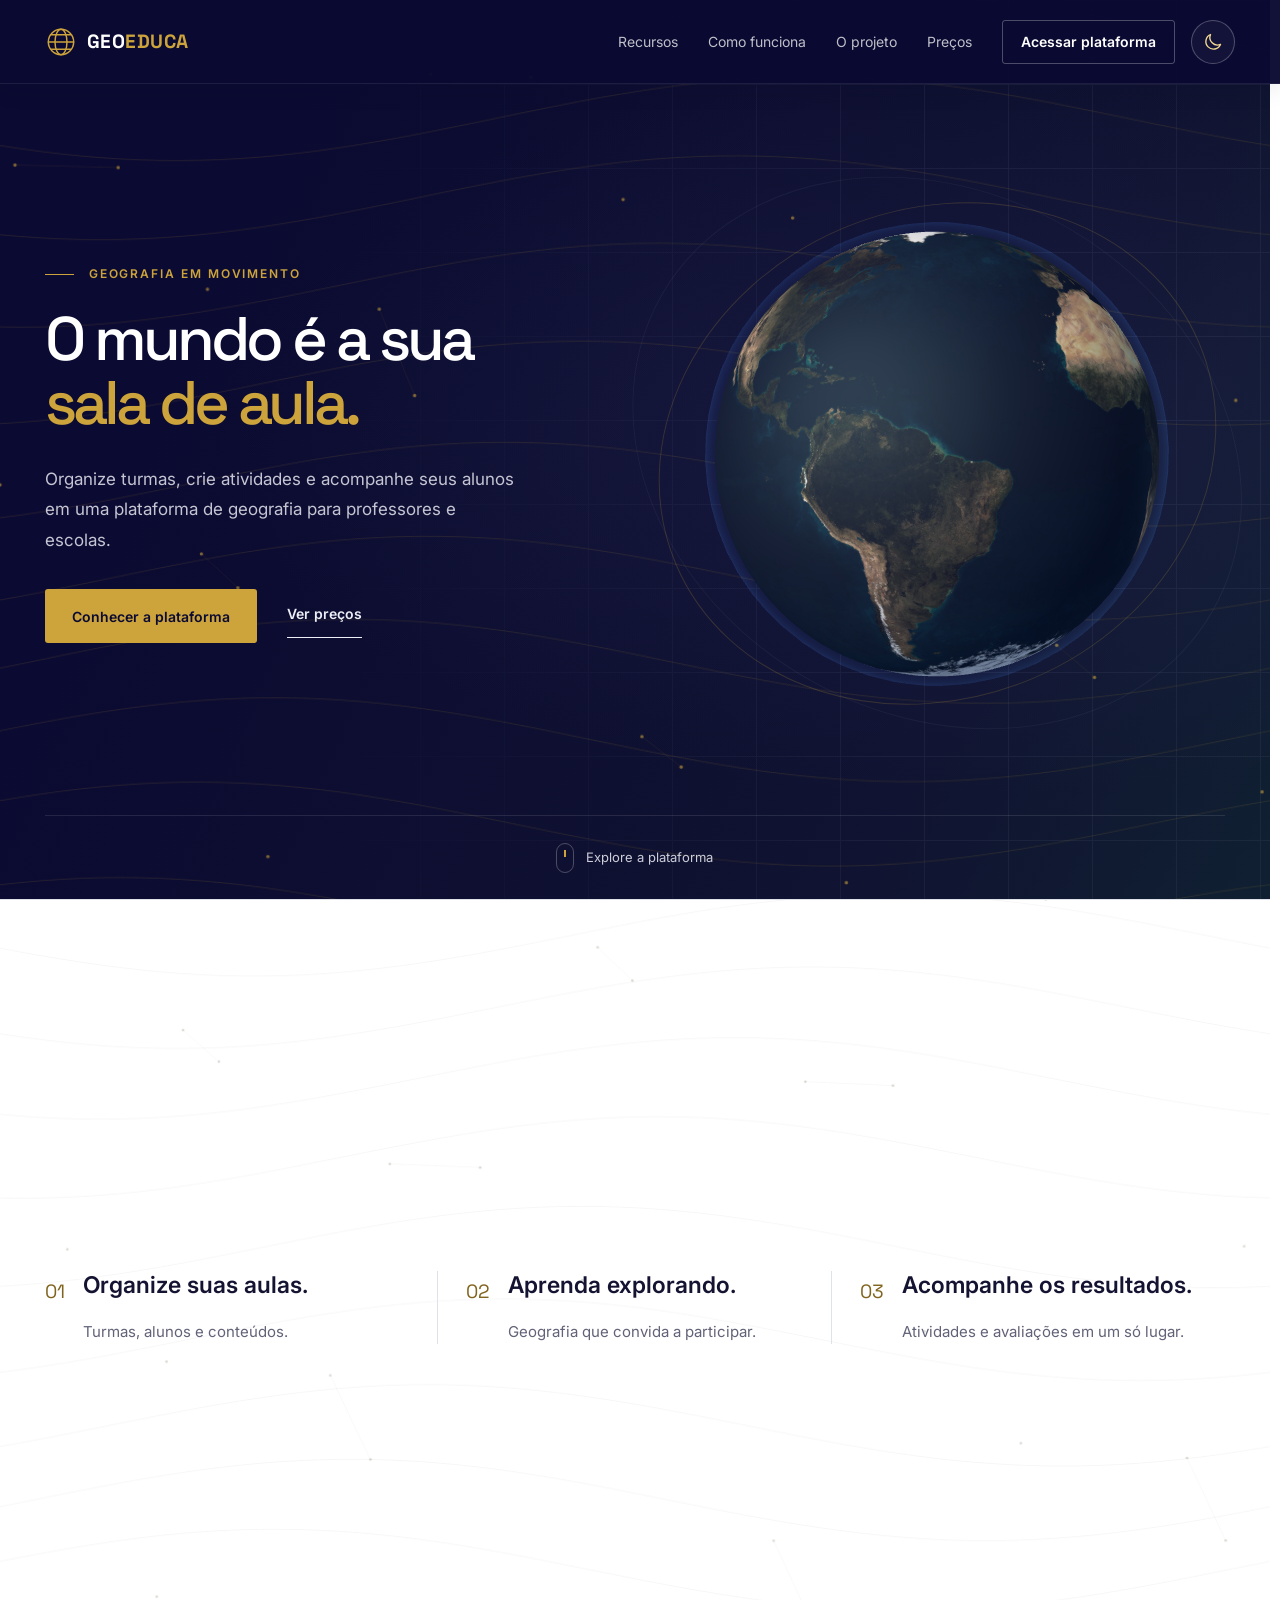
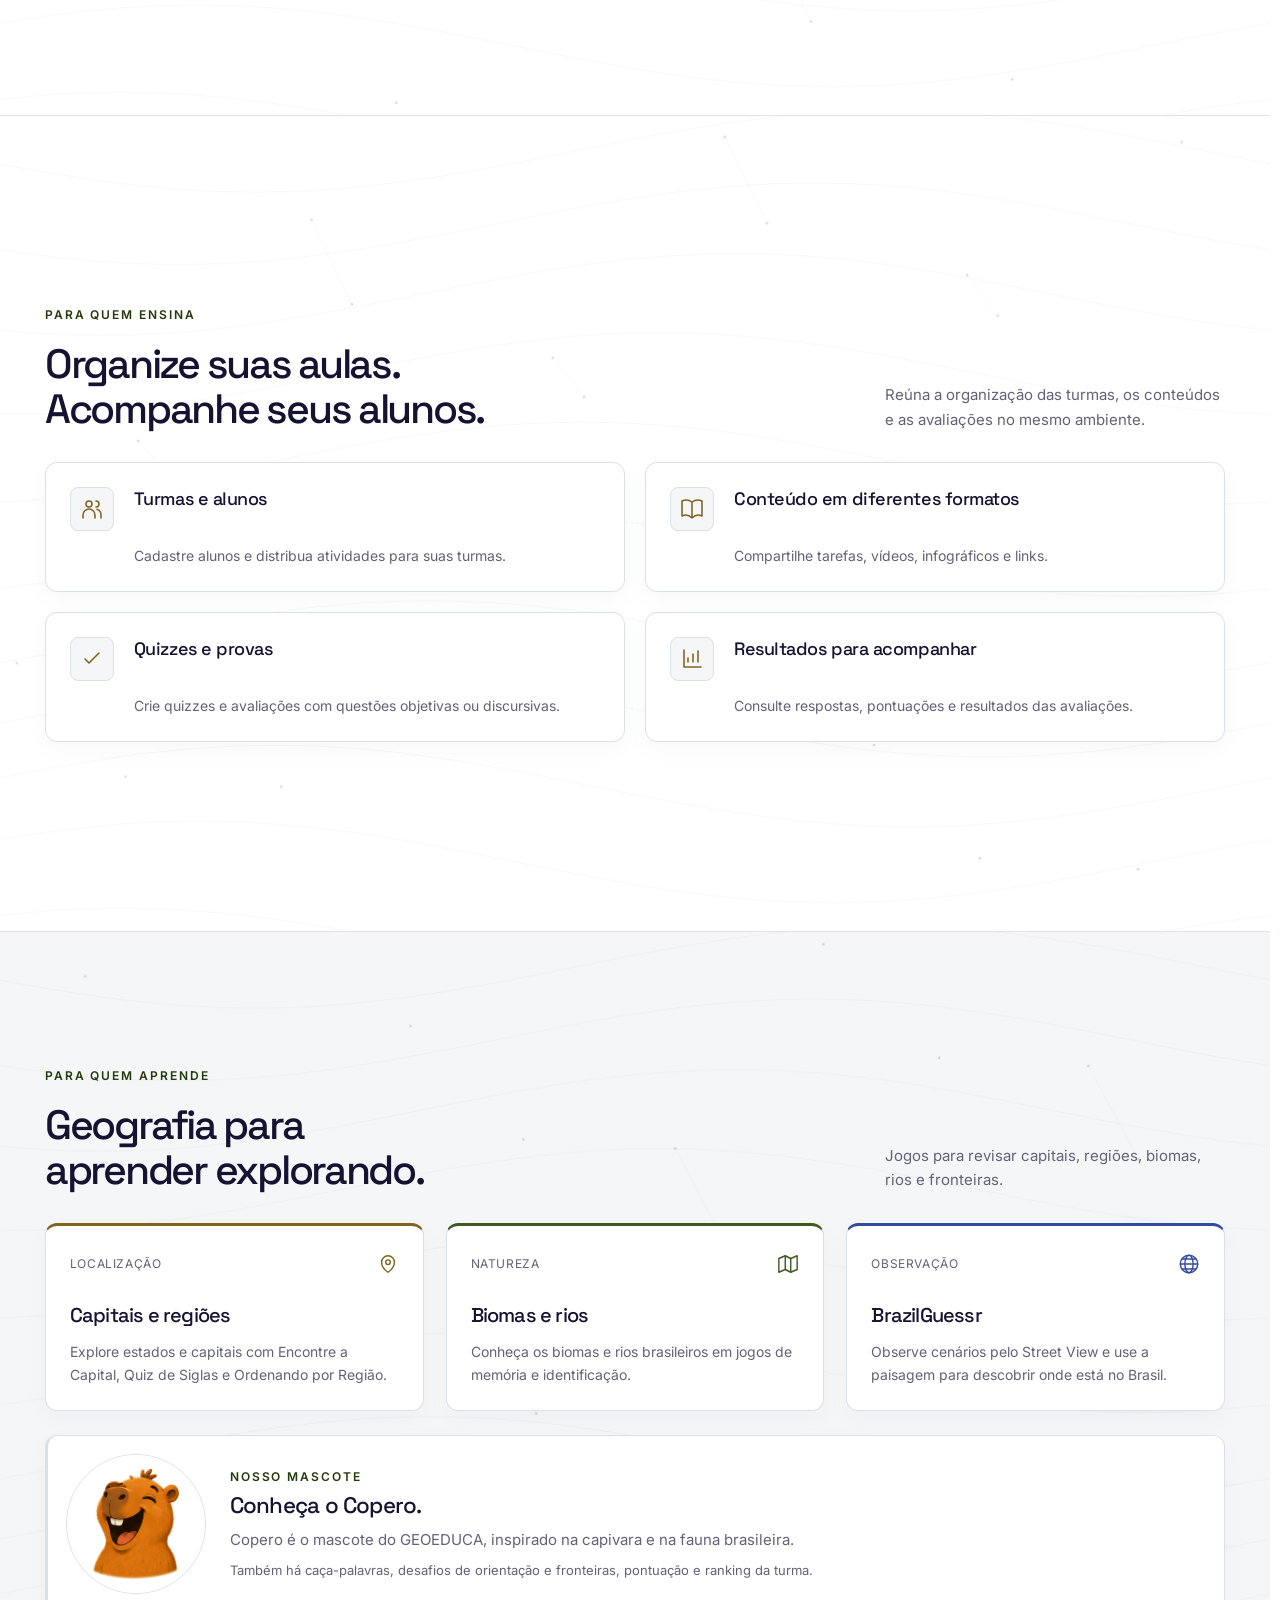
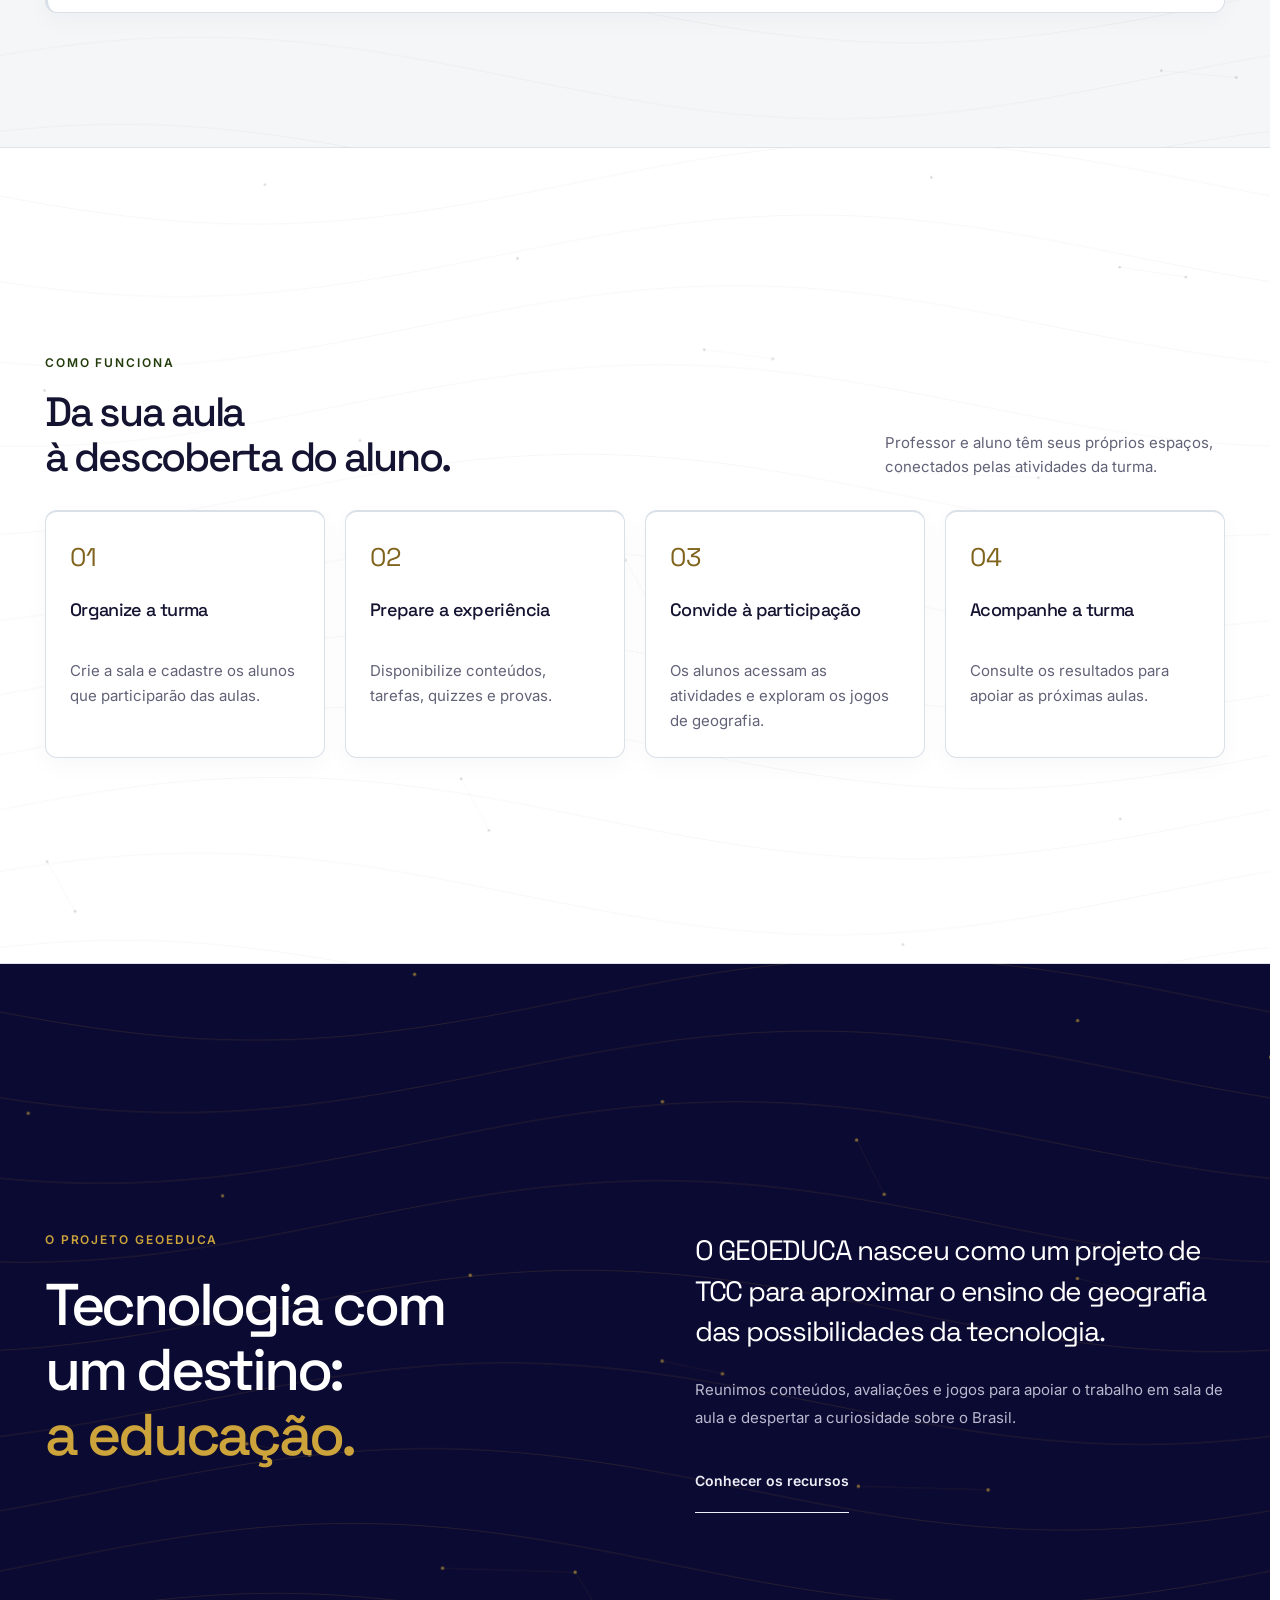
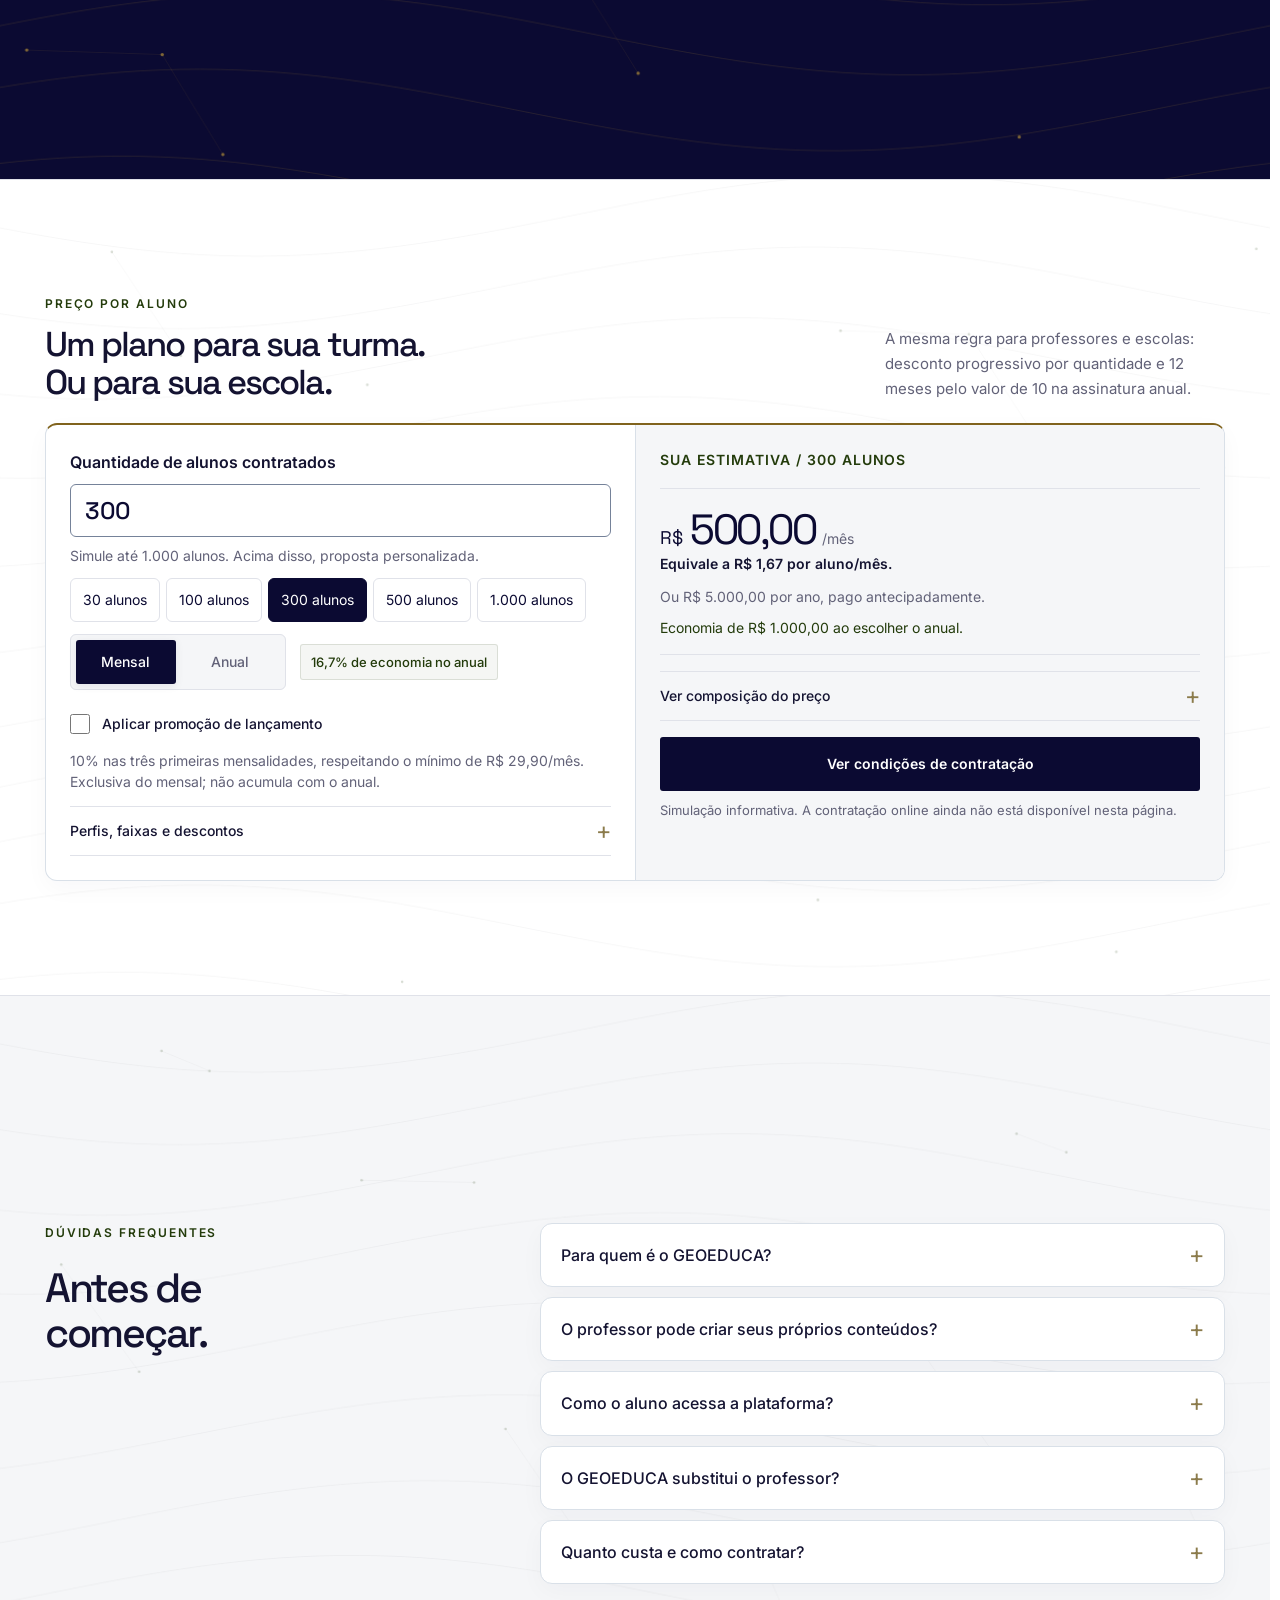
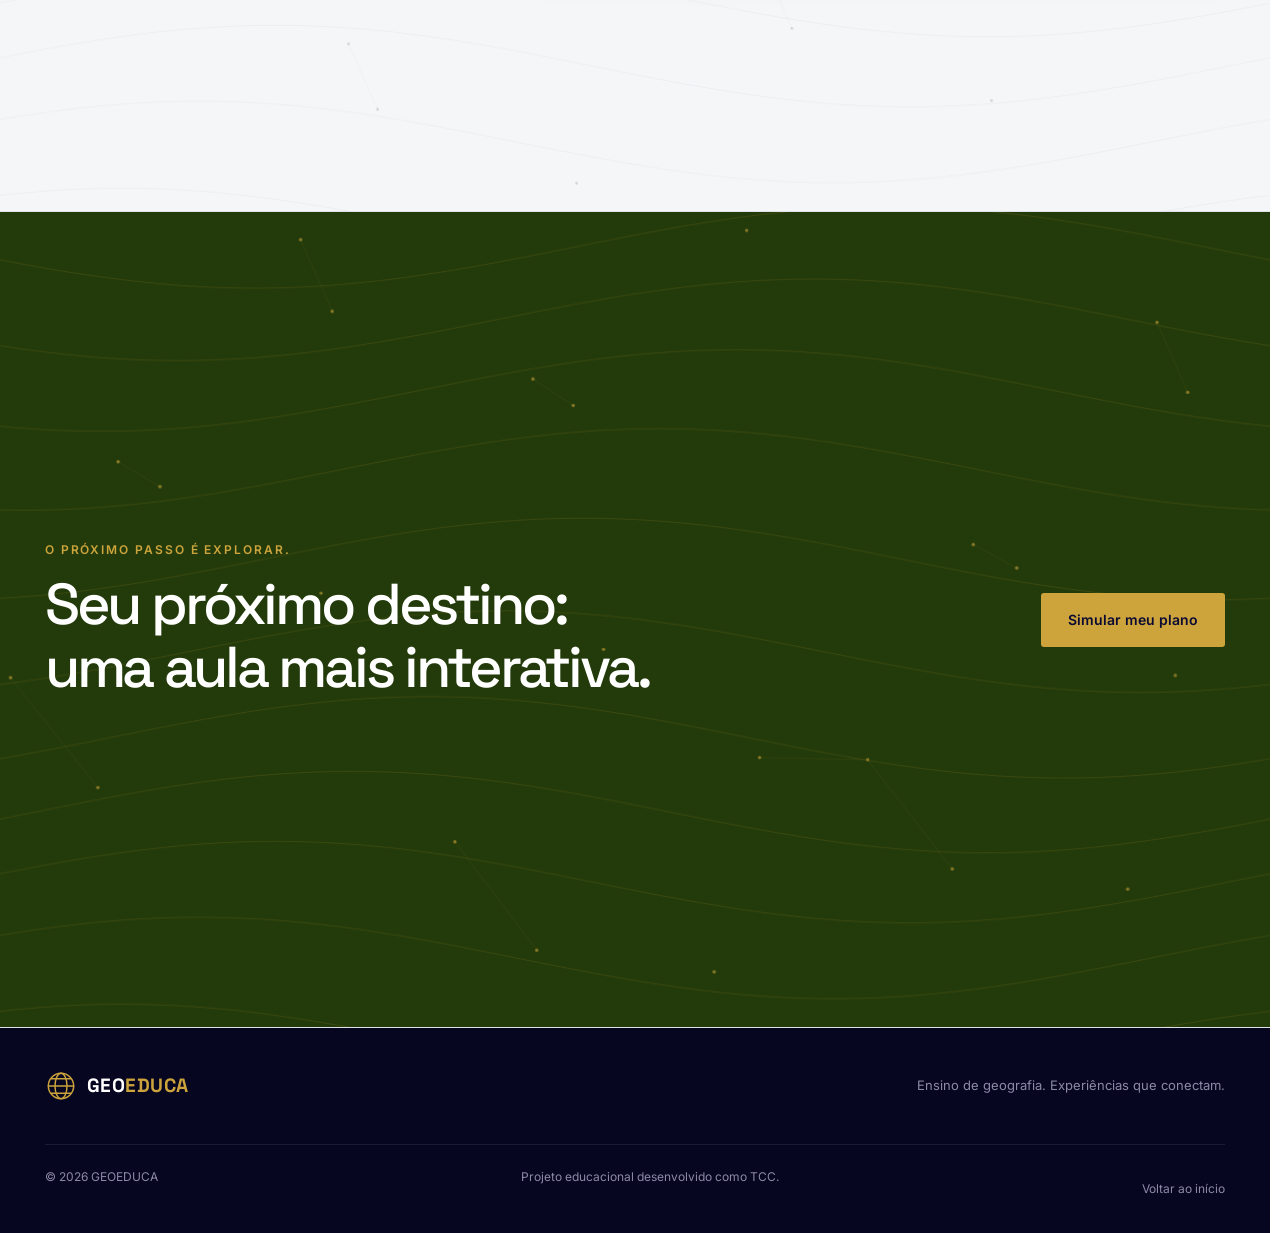
==== commit 03f4e506: "Add files via upload" ====
--- a/index.html
+++ b/index.html
@@ -14,7 +14,8 @@
   <script defer src="assets/vendor/ScrollTrigger.min.js"></script>
   <script defer src="assets/earth-data.js"></script>
   <script defer src="pricing.js"></script>
-  <script defer src="script.js"></script>
+  <script defer src="script.js?v=20261002-direct-access"></script>
+  <script defer src="motion.js"></script>
   <script defer src="layout.js"></script>
 </head>
 <body>
@@ -38,10 +39,10 @@
       <button class="menu-toggle" aria-controls="navigation" aria-expanded="false" aria-label="Abrir menu"><span></span><span></span></button>
       <nav id="navigation" aria-label="Navegação principal">
         <a href="#recursos">Recursos</a><a href="#como-funciona">Como funciona</a><a href="#projeto">O projeto</a><a href="#precos">Preços</a>
-        <a class="button button-small button-outline-light" href="../index.html" data-platform-link>Acessar plataforma</a>
+        <a class="button button-small button-outline-light" href="https://geoeduca-uh27.onrender.com/" data-platform-link>Acessar plataforma</a>
       </nav>
     </div>
-    <div class="reading-progress" aria-hidden="true"></div>
+    <div class="reading-progress" aria-hidden="true" hidden></div>
   </header>
 
   <main id="conteudo">
@@ -51,18 +52,16 @@
         <div class="hero-copy">
           <p class="eyebrow light"><span class="small-line"></span> GEOGRAFIA EM MOVIMENTO</p>
           <h1 id="hero-title">O mundo é a sua<br><span class="gold-text">sala de aula.</span></h1>
-          <p class="hero-description">Transforme suas aulas de geografia em experiências interativas. Atividades, avaliações e jogos conectam quem ensina a quem aprende.</p>
-          <div class="hero-actions"><a class="button button-gold" href="#recursos">Conhecer os recursos</a><a class="text-link light-link" href="#precos">Ver planos</a></div>
-          <div class="hero-note"><svg class="icon"><use href="#i-users"/></svg><span>Uma plataforma para professores e alunos.</span></div>
+          <p class="hero-description">Organize turmas, crie atividades e acompanhe seus alunos em uma plataforma de geografia para professores e escolas.</p>
+          <div class="hero-actions"><a class="button button-gold" href="https://geoeduca-uh27.onrender.com/" data-platform-link>Conhecer a plataforma</a><a class="text-link light-link" href="#precos">Ver preços</a></div>
         </div>
         <div class="earth-scene" aria-label="Globo terrestre tridimensional cuja rotação acompanha a rolagem da página" role="img">
           <div class="earth-orbit orbit-one" aria-hidden="true"></div><div class="earth-orbit orbit-two" aria-hidden="true"></div>
           <img class="earth-fallback" src="assets/earth.jpg" alt="Mapa da superfície da Terra" width="2048" height="1024">
           <canvas id="earth-canvas" aria-hidden="true"></canvas>
-          <span class="earth-index" aria-hidden="true">EXPLORAR / DESCOBRIR / APRENDER</span>
         </div>
       </div>
-      <div class="container hero-bottom"><span>ENSINO + EXPLORAÇÃO</span><div class="scroll-hint"><span class="scroll-track" aria-hidden="true"></span>Role para explorar o mundo</div><span class="hero-bottom-right">GEOEDUCA / PROJETO EDUCACIONAL</span></div>
+      <div class="container hero-bottom"><div class="scroll-hint"><span class="scroll-track" aria-hidden="true"></span>Explore a plataforma</div></div>
     </section>
 
     <section class="intro-band" id="visao-geral" aria-label="Áreas da plataforma"><div class="container intro-grid">
@@ -73,32 +72,29 @@
 
     <section class="section resources" id="recursos" aria-labelledby="resources-title">
       <div class="container">
-        <div class="section-heading reveal"><div><p class="eyebrow">PARA QUEM ENSINA</p><h2 id="resources-title">Mais espaço para ensinar.<br>Mais caminhos para aprender.</h2></div><p>Reúna a organização das turmas, os conteúdos e as avaliações no mesmo ambiente.</p></div>
+        <div class="section-heading reveal"><div><p class="eyebrow">PARA QUEM ENSINA</p><h2 id="resources-title">Organize suas aulas.<br>Acompanhe seus alunos.</h2></div><p>Reúna a organização das turmas, os conteúdos e as avaliações no mesmo ambiente.</p></div>
         <div class="teacher-layout">
           <div class="resource-list">
-            <article class="resource-row reveal"><span class="icon-box"><svg class="icon"><use href="#i-users"/></svg></span><div><h3>Turmas e alunos</h3><p>Cadastre alunos, organize as salas e distribua atividades para as turmas.</p></div><span class="row-number">01</span></article>
-            <article class="resource-row reveal"><span class="icon-box"><svg class="icon"><use href="#i-book"/></svg></span><div><h3>Conteúdo em diferentes formatos</h3><p>Compartilhe tarefas, vídeos, infográficos e links para complementar suas aulas.</p></div><span class="row-number">02</span></article>
-            <article class="resource-row reveal"><span class="icon-box"><svg class="icon"><use href="#i-check"/></svg></span><div><h3>Quizzes e provas</h3><p>Crie quizzes e avaliações com questões objetivas ou discursivas.</p></div><span class="row-number">03</span></article>
-            <article class="resource-row reveal"><span class="icon-box"><svg class="icon"><use href="#i-chart"/></svg></span><div><h3>Resultados para acompanhar</h3><p>Consulte respostas, pontuações e o desempenho nas avaliações.</p></div><span class="row-number">04</span></article>
+            <article class="resource-row reveal"><span class="icon-box"><svg class="icon"><use href="#i-users"/></svg></span><div><h3>Turmas e alunos</h3><p>Cadastre alunos e distribua atividades para suas turmas.</p></div></article>
+            <article class="resource-row reveal"><span class="icon-box"><svg class="icon"><use href="#i-book"/></svg></span><div><h3>Conteúdo em diferentes formatos</h3><p>Compartilhe tarefas, vídeos, infográficos e links.</p></div></article>
+            <article class="resource-row reveal"><span class="icon-box"><svg class="icon"><use href="#i-check"/></svg></span><div><h3>Quizzes e provas</h3><p>Crie quizzes e avaliações com questões objetivas ou discursivas.</p></div></article>
+            <article class="resource-row reveal"><span class="icon-box"><svg class="icon"><use href="#i-chart"/></svg></span><div><h3>Resultados para acompanhar</h3><p>Consulte respostas, pontuações e resultados das avaliações.</p></div></article>
           </div>
-          <aside class="feature-preview reveal" aria-label="Visão dos recursos para professores">
-            <div class="preview-top"><svg class="icon"><use href="#i-globe"/></svg><span>ÁREA DO PROFESSOR</span><span class="preview-label">RECURSOS</span></div>
-            <h3>Sua próxima aula<br>começa aqui.</h3><p>Do planejamento à participação dos alunos.</p>
-            <div class="preview-options"><div><svg class="icon"><use href="#i-users"/></svg><span>Organizar turmas</span><span>01</span></div><div><svg class="icon"><use href="#i-book"/></svg><span>Publicar atividades</span><span>02</span></div><div><svg class="icon"><use href="#i-check"/></svg><span>Criar avaliações</span><span>03</span></div><div><svg class="icon"><use href="#i-chart"/></svg><span>Consultar resultados</span><span>04</span></div></div>
-            <span class="preview-footnote">ENSINAR. CONECTAR. ACOMPANHAR.</span>
-          </aside>
         </div>
       </div>
     </section>
 
     <section class="section student-section" id="jogos" aria-labelledby="student-title"><div class="container">
-      <div class="section-heading reveal"><div><p class="eyebrow">PARA QUEM APRENDE</p><h2 id="student-title">Conhecer o Brasil<br>também pode ser um desafio.</h2></div><p>Atividades e jogos para explorar capitais, regiões, biomas, rios e fronteiras. Cada desafio é uma nova forma de revisar o conteúdo.</p></div>
+      <div class="section-heading reveal"><div><p class="eyebrow">PARA QUEM APRENDE</p><h2 id="student-title">Geografia para<br>aprender explorando.</h2></div><p>Jogos para revisar capitais, regiões, biomas, rios e fronteiras.</p></div>
       <div class="games-grid">
-        <article class="game-card reveal"><div class="game-card-top"><span>CAPITAIS & REGIÕES</span><svg class="icon"><use href="#i-pin"/></svg></div><div class="game-word" aria-hidden="true">BR<span>27</span></div><h3>De estado em estado.</h3><p>Encontre a Capital, Quiz de Siglas e Ordenando por Região conectam nomes e lugares.</p><div class="game-card-footer">LOCALIZAÇÃO / TERRITÓRIO</div></article>
-        <article class="game-card green-card reveal"><div class="game-card-top"><span>BIOMAS & HIDROGRAFIA</span><svg class="icon"><use href="#i-map"/></svg></div><div class="game-word" aria-hidden="true">BIO<span>MAS</span></div><h3>Um país, muitas paisagens.</h3><p>Explore as características dos biomas e os rios brasileiros com jogos de memória e identificação.</p><div class="game-card-footer">NATUREZA / PAISAGEM</div></article>
-        <article class="game-card guessr-card reveal"><div class="game-card-top"><span>BRAZILGUESSR</span><svg class="icon"><use href="#i-globe"/></svg></div><div class="game-word" aria-hidden="true">ONDE<span>ESTOU?</span></div><h3>Olhe ao redor. Descubra.</h3><p>Explore cenários pelo Street View e use as pistas da paisagem para localizar-se no Brasil.</p><div class="game-card-footer">OBSERVAÇÃO / EXPLORAÇÃO</div></article>
+        <article class="game-card reveal"><div class="game-card-top"><span>LOCALIZAÇÃO</span><svg class="icon"><use href="#i-pin"/></svg></div><h3>Capitais e regiões</h3><p>Explore estados e capitais com Encontre a Capital, Quiz de Siglas e Ordenando por Região.</p></article>
+        <article class="game-card green-card reveal"><div class="game-card-top"><span>NATUREZA</span><svg class="icon"><use href="#i-map"/></svg></div><h3>Biomas e rios</h3><p>Conheça os biomas e rios brasileiros em jogos de memória e identificação.</p></article>
+        <article class="game-card guessr-card reveal"><div class="game-card-top"><span>OBSERVAÇÃO</span><svg class="icon"><use href="#i-globe"/></svg></div><h3>BrazilGuessr</h3><p>Observe cenários pelo Street View e use a paisagem para descobrir onde está no Brasil.</p></article>
       </div>
-      <div class="student-note reveal"><svg class="icon"><use href="#i-game"/></svg><p>Também há caça-palavras, desafios de orientação e fronteiras com cronômetro, além de pontuação e ranking da turma.</p></div>
+      <aside class="mascot-intro reveal" aria-labelledby="copero-title">
+        <div class="mascot-portrait"><img src="assets/copero.png" alt="Copero, mascote do GEOEDUCA: uma capivara dourada sorridente" width="589" height="592" loading="lazy" decoding="async"></div>
+        <div class="mascot-copy"><p class="eyebrow">NOSSO MASCOTE</p><h3 id="copero-title">Conheça o Copero.</h3><p>Copero é o mascote do GEOEDUCA, inspirado na capivara e na fauna brasileira.</p><p class="mascot-game-note">Também há caça-palavras, desafios de orientação e fronteiras, pontuação e ranking da turma.</p></div>
+      </aside>
     </div></section>
 
     <section class="section how-section" id="como-funciona" aria-labelledby="how-title"><div class="container">
@@ -107,18 +103,18 @@
     </div></section>
 
     <section class="project-section section" id="projeto" aria-labelledby="project-title"><div class="container project-layout">
-      <div class="project-heading reveal"><p class="eyebrow light">O PROJETO GEOEDUCA</p><h2 id="project-title">Tecnologia com<br>um destino:<br><span class="gold-text">a educação.</span></h2><div class="project-seal"><svg class="icon"><use href="#i-globe"/></svg><span>GEOGRAFIA<br>E TECNOLOGIA</span></div></div>
-      <div class="project-copy reveal"><span class="project-kicker">APRENDER É EXPLORAR.</span><p class="large-copy">O GEOEDUCA nasceu como um projeto de TCC para aproximar o ensino de geografia das possibilidades da tecnologia.</p><p>A proposta reúne ferramentas de organização para professores e experiências interativas para alunos. Conteúdos, avaliações e jogos fazem parte de um mesmo percurso de aprendizagem.</p><p>Nosso objetivo é apoiar o trabalho em sala de aula e despertar a curiosidade sobre o território, as paisagens e as relações que fazem parte da geografia.</p><a class="text-link light-link" href="#recursos">Explore os recursos do projeto</a></div>
+      <div class="project-heading reveal"><p class="eyebrow light">O PROJETO GEOEDUCA</p><h2 id="project-title">Tecnologia com<br>um destino:<br><span class="gold-text">a educação.</span></h2></div>
+      <div class="project-copy reveal"><p class="large-copy">O GEOEDUCA nasceu como um projeto de TCC para aproximar o ensino de geografia das possibilidades da tecnologia.</p><p>Reunimos conteúdos, avaliações e jogos para apoiar o trabalho em sala de aula e despertar a curiosidade sobre o Brasil.</p><a class="text-link light-link" href="#recursos">Conhecer os recursos</a></div>
     </div></section>
 
     <section class="section pricing-section" id="precos" aria-labelledby="pricing-title"><div class="container">
-      <div class="section-heading reveal"><div><p class="eyebrow">PREÇO POR ALUNO</p><h2 id="pricing-title">Do tamanho da sua turma.<br>Ou da sua escola.</h2></div><p>A mesma regra para professores e escolas: desconto progressivo por quantidade e 12 meses pelo valor de 10 na assinatura anual.</p></div>
+      <div class="section-heading reveal"><div><p class="eyebrow">PREÇO POR ALUNO</p><h2 id="pricing-title">Um plano para sua turma.<br>Ou para sua escola.</h2></div><p>A mesma regra para professores e escolas: desconto progressivo por quantidade e 12 meses pelo valor de 10 na assinatura anual.</p></div>
       <div class="pricing-calculator reveal" aria-label="Simulador de assinatura">
         <div class="calculator-controls">
           <div class="student-field">
             <label for="student-count">Quantidade de alunos contratados</label>
             <input id="student-count" name="students" type="number" min="1" step="1" inputmode="numeric" value="300" readonly aria-describedby="student-help student-error">
-            <p id="student-help">Até 1.000 alunos no simulador. Acima disso, proposta personalizada.</p>
+            <p id="student-help">Simule até 1.000 alunos. Acima disso, proposta personalizada.</p>
             <p id="student-error" class="field-error" role="alert" hidden>Informe uma quantidade inteira de alunos, maior que zero.</p>
           </div>
           <div class="quantity-presets" aria-label="Quantidades de exemplo">
@@ -129,11 +125,7 @@
           <label class="launch-option" for="launch-promotion"><input id="launch-promotion" type="checkbox" aria-describedby="launch-help"><span>Aplicar promoção de lançamento</span></label>
           <p id="launch-help">10% nas três primeiras mensalidades, respeitando o mínimo de R$ 29,90/mês. Exclusiva do mensal; não acumula com o anual.</p>
       <details class="pricing-rules"><summary>Perfis, faixas e descontos<span aria-hidden="true">+</span></summary>
-        <div class="pricing-audiences">
-        <article><svg class="icon"><use href="#i-book"/></svg><div><h3>Para professores</h3><p>Contrate o acesso para seus alunos, pela quantidade escolhida no simulador.</p></div></article>
-        <article><svg class="icon"><use href="#i-users"/></svg><div><h3>Para escolas</h3><p>Os professores participantes estão incluídos no contrato da escola. O valor é calculado pelos alunos.</p></div></article>
-      </div>
-        <div class="pricing-rules-copy"><p>Um aluno conta uma vez dentro do mesmo contrato, mesmo em várias turmas. Primeiros 100 alunos: R$ 2,00 por aluno/mês. Do 101º ao 300º: R$ 1,50 por aluno/mês. Do 301º ao 1.000º: R$ 1,20 por aluno/mês. Cada valor se aplica apenas aos alunos da respectiva faixa; a mensalidade mínima é R$ 29,90 e o mínimo anual é R$ 299,00.</p><p>No anual, a quantidade é definida no contrato e o pagamento antecipado corresponde a 10 mensalidades regulares por 12 meses de acesso. A promoção de lançamento dá 10% nas três primeiras mensalidades, respeitando o mínimo mensal, e não acumula com o anual.</p></div>
+        <div class="pricing-rules-copy"><p>Os professores participantes estão incluídos no contrato da escola. Cada aluno conta uma vez no contrato, mesmo em várias turmas. Primeiros 100 alunos: R$ 2,00 por aluno/mês. Do 101º ao 300º: R$ 1,50 por aluno/mês. Do 301º ao 1.000º: R$ 1,20 por aluno/mês. Cada valor se aplica apenas aos alunos da respectiva faixa; a mensalidade mínima é R$ 29,90 e o mínimo anual é R$ 299,00.</p><p>No anual, a quantidade é definida no contrato e o pagamento antecipado corresponde a 10 mensalidades regulares por 12 meses de acesso. A promoção de lançamento dá 10% nas três primeiras mensalidades, respeitando o mínimo mensal, e não acumula com o anual.</p></div>
       </details>
           <noscript><p class="calculator-noscript">Ative o JavaScript para simular outra quantidade ou período. O exemplo exibido corresponde a 300 alunos no mensal, sem promoção.</p></noscript>
         </div>
@@ -141,6 +133,7 @@
           <p class="eyebrow" data-quote-title>SUA ESTIMATIVA / 300 ALUNOS</p>
           <div class="plan-price" aria-live="polite" aria-atomic="true">
             <p class="price-amount"><span class="price-currency" data-price-currency>R$</span><span data-price-amount>500,00</span><span class="price-period" data-price-period>/mês</span></p>
+            <p class="price-per-student" data-price-per-student>Equivale a R$ 1,67 por aluno/mês.</p>
             <p class="price-caption" data-price-caption>Ou R$ 5.000,00 por ano, pago antecipadamente.</p>
             <p class="price-saving" data-price-saving>Economia de R$ 1.000,00 ao escolher o anual.</p>
           </div>
@@ -164,10 +157,10 @@
       <details><summary>O professor pode criar seus próprios conteúdos?<span aria-hidden="true">+</span></summary><p>Sim. A plataforma possui ferramentas para criar atividades, compartilhar links, vídeos e infográficos, elaborar quizzes e montar provas.</p></details>
       <details><summary>Como o aluno acessa a plataforma?<span aria-hidden="true">+</span></summary><p>Na tela de acesso, o aluno seleciona seu perfil e utiliza o RM e a senha do cadastro organizado pelo professor.</p></details>
       <details><summary>O GEOEDUCA substitui o professor?<span aria-hidden="true">+</span></summary><p>A proposta é apoiar o trabalho do professor. Ele organiza as turmas, seleciona os conteúdos e acompanha as avaliações.</p></details>
-      <details id="contratacao"><summary>Quanto custa e como contratar?<span aria-hidden="true">+</span></summary><p>O valor depende da quantidade de alunos contratados, com desconto progressivo por faixa e mínimo de R$ 29,90/mês. Por exemplo, 300 alunos custam R$ 500,00/mês ou R$ 5.000,00/ano, com pagamento anual antecipado. No lançamento, as três primeiras mensalidades desse exemplo ficam em R$ 450,00, depois R$ 500,00/mês. Essa promoção respeita o mínimo mensal e não acumula com o anual. No contrato da escola, os professores participantes estão incluídos; o mesmo aluno conta uma vez dentro do contrato, mesmo em várias turmas. Acima de 1.000 alunos, é necessária uma proposta personalizada. A contratação online ainda não está disponível nesta página.</p></details>
+      <details id="contratacao"><summary>Quanto custa e como contratar?<span aria-hidden="true">+</span></summary><p>Use o simulador para consultar o valor por quantidade de alunos. As faixas, descontos e condições estão na seção de preços. Acima de 1.000 alunos, é necessária uma proposta personalizada. A contratação online ainda não está disponível nesta página.</p></details>
     </div></div></section>
 
-    <section class="closing-section" id="explorar"><div class="container closing-inner reveal"><div><p class="eyebrow light">O PRÓXIMO PASSO É EXPLORAR.</p><h2>A geografia vai além do mapa.</h2></div><a class="button button-gold" href="../index.html" data-platform-link>Acessar plataforma</a></div></section>
+    <section class="closing-section" id="explorar"><div class="container closing-inner reveal"><div><p class="eyebrow light">O PRÓXIMO PASSO É EXPLORAR.</p><h2>Seu próximo destino:<br>uma aula mais interativa.</h2></div><a class="button button-gold" href="#precos">Simular meu plano</a></div></section>
   </main>
   <footer><div class="container footer-top"><a class="brand" href="#inicio"><svg class="icon brand-icon"><use href="#i-globe"/></svg><span>GEO<span class="brand-accent">EDUCA</span></span></a><p>Ensino de geografia. Experiências que conectam.</p></div><div class="container footer-bottom"><span>© <span id="year">2026</span> GEOEDUCA</span><span>Projeto educacional desenvolvido como TCC.</span><a href="#inicio">Voltar ao início</a></div></footer>
 </body>
--- a/styles.css
+++ b/styles.css
@@ -2670,3 +2670,339 @@
     border-top:2px solid var(--gold)
   }
 }
+
+/* Progresso discreto sob o cabeçalho, com rolagem livre. */
+@media(prefers-reduced-motion:reduce){
+  .reading-progress{
+    transition:none!important
+  }
+}
+
+/* Cabeçalho fixo: a seção começa na área útil abaixo da navegação. */
+:root{
+  --navigation-offset:var(--header)
+}
+html{
+  scroll-padding-top:var(--navigation-offset)
+}
+.header{
+  position:fixed;
+  background:rgba(11,10,50,.97);
+  box-shadow:0 4px 24px #03091f18
+}
+#inicio{
+  scroll-margin-top:calc(-1 * var(--navigation-offset))
+}
+.price-per-student{
+  margin:0 0 10px;
+  color:var(--ink);
+  font-size:.875rem;
+  font-weight:600;
+  line-height:1.6
+}
+.mascot-intro{
+  display:grid;
+  grid-template-columns:140px minmax(0,1fr);
+  align-items:center;
+  gap:24px;
+  margin-top:24px;
+  padding:18px 24px 18px 18px;
+  background:var(--surface);
+  border:1px solid var(--border);
+  border-left:3px solid var(--gold);
+  border-radius:12px
+}
+.mascot-portrait{
+  background:#fff;
+  border-radius:10px;
+  overflow:hidden
+}
+.mascot-portrait img{
+  display:block;
+  width:100%;
+  height:auto
+}
+.mascot-copy{
+  min-width:0
+}
+.mascot-copy .eyebrow{
+  margin-bottom:6px;
+  font-size:.75rem
+}
+.mascot-copy h3{
+  margin:0 0 8px;
+  font-family:var(--display);
+  font-size:1.4rem;
+  line-height:1.25
+}
+.mascot-copy>p:not(.eyebrow){
+  margin:0;
+  color:var(--muted);
+  font-size:.9375rem;
+  line-height:1.6
+}
+.mascot-copy>p.mascot-game-note{
+  margin-top:8px;
+  font-size:.8125rem
+}
+@media(min-width:851px){
+  main>section:not(.hero){
+    height:calc(100vh - var(--navigation-offset));
+    height:calc(100svh - var(--navigation-offset));
+    min-height:calc(100vh - var(--navigation-offset));
+    min-height:calc(100svh - var(--navigation-offset))
+  }
+  main>section.section-overflow{
+    height:auto
+  }
+  html:not(.js-enabled) main>section{
+    height:auto
+  }
+  html:not(.js-enabled) .hero .hero-layout{
+    height:auto;
+    min-height:100svh
+  }
+}
+@media(min-width:851px) and (max-height:800px){
+  .mascot-intro{
+    grid-template-columns:100px minmax(0,1fr);
+    padding:14px 20px 14px 14px;
+    gap:20px
+  }
+}
+@media(max-width:1100px){
+  html:not(.js-enabled){
+    --navigation-offset:0px
+  }
+}
+@media(max-width:600px){
+  .mascot-intro{
+    grid-template-columns:1fr;
+    padding:22px;
+    gap:16px
+  }
+  .mascot-portrait{
+    width:140px;
+    margin-inline:auto
+  }
+}
+
+/* Cards e barra de rolagem usam os mesmos tokens nos dois temas. */
+:root{
+  --card-surface:#fff;
+  --card-border:#d9e0e8;
+  --card-radius:12px;
+  --card-accent:#80631d;
+  --card-shadow:0 8px 24px #0b0a3208;
+  --scroll-track:#f0f3f8;
+  --scroll-thumb:#77849a;
+  --scroll-hover:#80631d
+}
+[data-theme=dark]{
+  --card-surface:#172338;
+  --card-border:#3a4a61;
+  --card-accent:#e1bf67;
+  --card-shadow:none;
+  --scroll-track:#0a1220;
+  --scroll-thumb:#6e7f9b;
+  --scroll-hover:#e1bf67
+}
+html{
+  scrollbar-width:thin;
+  scrollbar-color:var(--scroll-thumb) var(--scroll-track);
+  scrollbar-gutter:stable
+}
+::-webkit-scrollbar{
+  width:8px;
+  height:8px
+}
+::-webkit-scrollbar-track,::-webkit-scrollbar-corner{
+  background:var(--scroll-track)
+}
+::-webkit-scrollbar-thumb{
+  background:var(--scroll-thumb);
+  border:2px solid var(--scroll-track);
+  border-radius:8px
+}
+::-webkit-scrollbar-thumb:hover{
+  background:var(--scroll-hover)
+}
+::-webkit-scrollbar-button{
+  display:none;
+  width:0;
+  height:0
+}
+.hero-bottom{
+  justify-content:center
+}
+.teacher-layout{
+  grid-template-columns:minmax(0,1fr);
+  gap:0
+}
+.resource-list{
+  display:grid;
+  grid-template-columns:repeat(2,minmax(0,1fr));
+  gap:20px
+}
+.resource-row,.resource-row:first-child,.resource-row:last-child{
+  padding:24px;
+  border:1px solid var(--card-border);
+  border-radius:var(--card-radius);
+  background:var(--card-surface);
+  box-shadow:var(--card-shadow);
+  min-width:0
+}
+.resource-row .icon-box{
+  width:44px;
+  height:44px;
+  border:1px solid var(--card-border);
+  background:var(--paper);
+  color:var(--card-accent);
+  border-radius:8px
+}
+.resource-row h3{
+  color:var(--ink);
+  font-size:1.125rem;
+  line-height:1.3;
+  margin-bottom:10px
+}
+.resource-row p{
+  color:var(--muted);
+  line-height:1.65
+}
+.game-card,.green-card,.guessr-card{
+  --game-accent:var(--card-accent);
+  display:flex;
+  flex-direction:column;
+  padding:24px;
+  background:var(--card-surface);
+  color:var(--ink);
+  border:1px solid var(--card-border);
+  border-top:3px solid var(--game-accent);
+  border-radius:var(--card-radius);
+  box-shadow:var(--card-shadow);
+  transition:none
+}
+.green-card{
+  --game-accent:#405921
+}
+.guessr-card{
+  --game-accent:#354ba0
+}
+.game-card:hover{
+  transform:none
+}
+.game-card .game-card-top{
+  color:var(--muted);
+  min-height:28px;
+  margin-bottom:24px;
+  font-size:.75rem;
+  letter-spacing:.05em
+}
+.game-card .game-card-top .icon{
+  color:var(--game-accent)
+}
+.game-card h3{
+  color:var(--ink);
+  font-size:1.25rem;
+  line-height:1.3;
+  margin-bottom:12px
+}
+.game-card p,.green-card p,.guessr-card p{
+  color:var(--muted);
+  min-height:0;
+  line-height:1.65
+}
+.steps li,.mascot-intro{
+  background:var(--card-surface);
+  border-color:var(--card-border);
+  border-radius:var(--card-radius);
+  box-shadow:var(--card-shadow)
+}
+.step-number{
+  color:var(--card-accent)
+}
+.steps h3{
+  font-size:1.125rem;
+  line-height:1.3
+}
+.pricing-calculator{
+  background:var(--card-surface);
+  border-color:var(--card-border);
+  border-top-color:var(--card-accent);
+  border-radius:var(--card-radius);
+  box-shadow:var(--card-shadow)
+}
+.calculator-result{
+  background:var(--paper);
+  border-color:var(--card-border)
+}
+.faq-list{
+  display:grid;
+  gap:10px
+}
+.faq-list details,.faq-list details:first-child,.faq-list details:last-child{
+  background:var(--card-surface);
+  border:1px solid var(--card-border);
+  border-radius:var(--card-radius);
+  box-shadow:var(--card-shadow)
+}
+.faq-list summary{
+  min-height:60px;
+  padding-block:18px
+}
+.faq-list details p{
+  line-height:1.65;
+  padding-bottom:20px
+}
+[data-theme=dark] .game-card,[data-theme=dark] .green-card,[data-theme=dark] .guessr-card,[data-theme=dark] .steps li,[data-theme=dark] .mascot-intro,[data-theme=dark] .pricing-calculator,[data-theme=dark] .faq-list details{
+  background:var(--card-surface);
+  color:var(--ink);
+  border-color:var(--card-border)
+}
+[data-theme=dark] .game-card,[data-theme=dark] .green-card,[data-theme=dark] .guessr-card{
+  border-top-color:var(--game-accent)
+}
+[data-theme=dark] .green-card{
+  --game-accent:#bdcf99
+}
+[data-theme=dark] .guessr-card{
+  --game-accent:#a5b8ee
+}
+[data-theme=dark] .game-card .game-card-top,[data-theme=dark] .game-card p,[data-theme=dark] .green-card p,[data-theme=dark] .guessr-card p{
+  color:var(--muted)
+}
+[data-theme=dark] .resource-row .icon-box{
+  color:var(--card-accent)
+}
+[data-theme=dark] .calculator-result{
+  background:var(--paper)
+}
+.mascot-portrait{
+  border:1px solid var(--card-border);
+  border-radius:50%;
+  aspect-ratio:1
+}
+.student-field input{
+  border-color:#758299
+}
+[data-theme=dark] .steps li,[data-theme=dark] .pricing-calculator{
+  border-top-color:var(--card-accent)
+}
+[data-theme=dark] .mascot-intro{
+  border-left-color:var(--card-accent)
+}
+@media(min-width:701px){
+  .resource-row h3,.steps h3{
+    min-height:2.6em
+  }
+}
+@media(max-width:700px){
+  .resource-list{
+    grid-template-columns:minmax(0,1fr)
+  }
+  .resource-row,.resource-row:first-child,.resource-row:last-child{
+    padding:20px;
+    gap:14px
+  }
+}
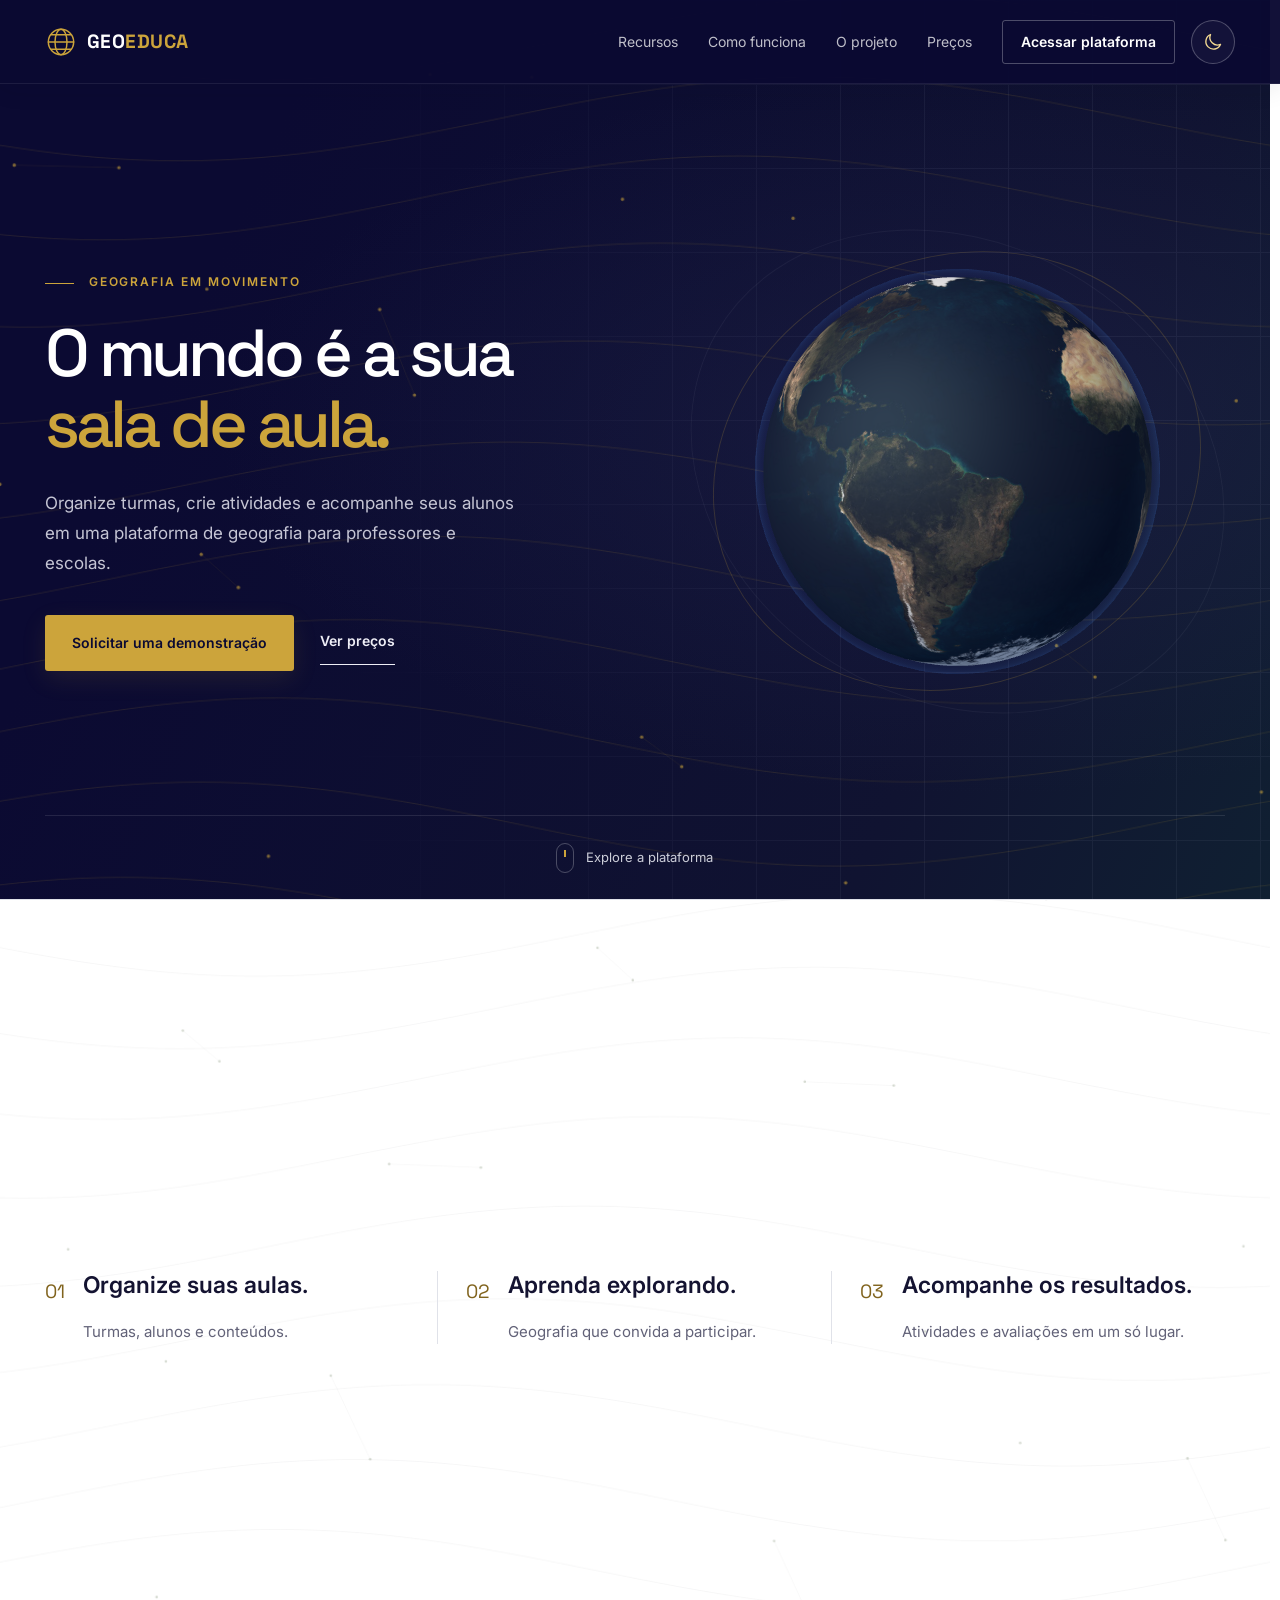
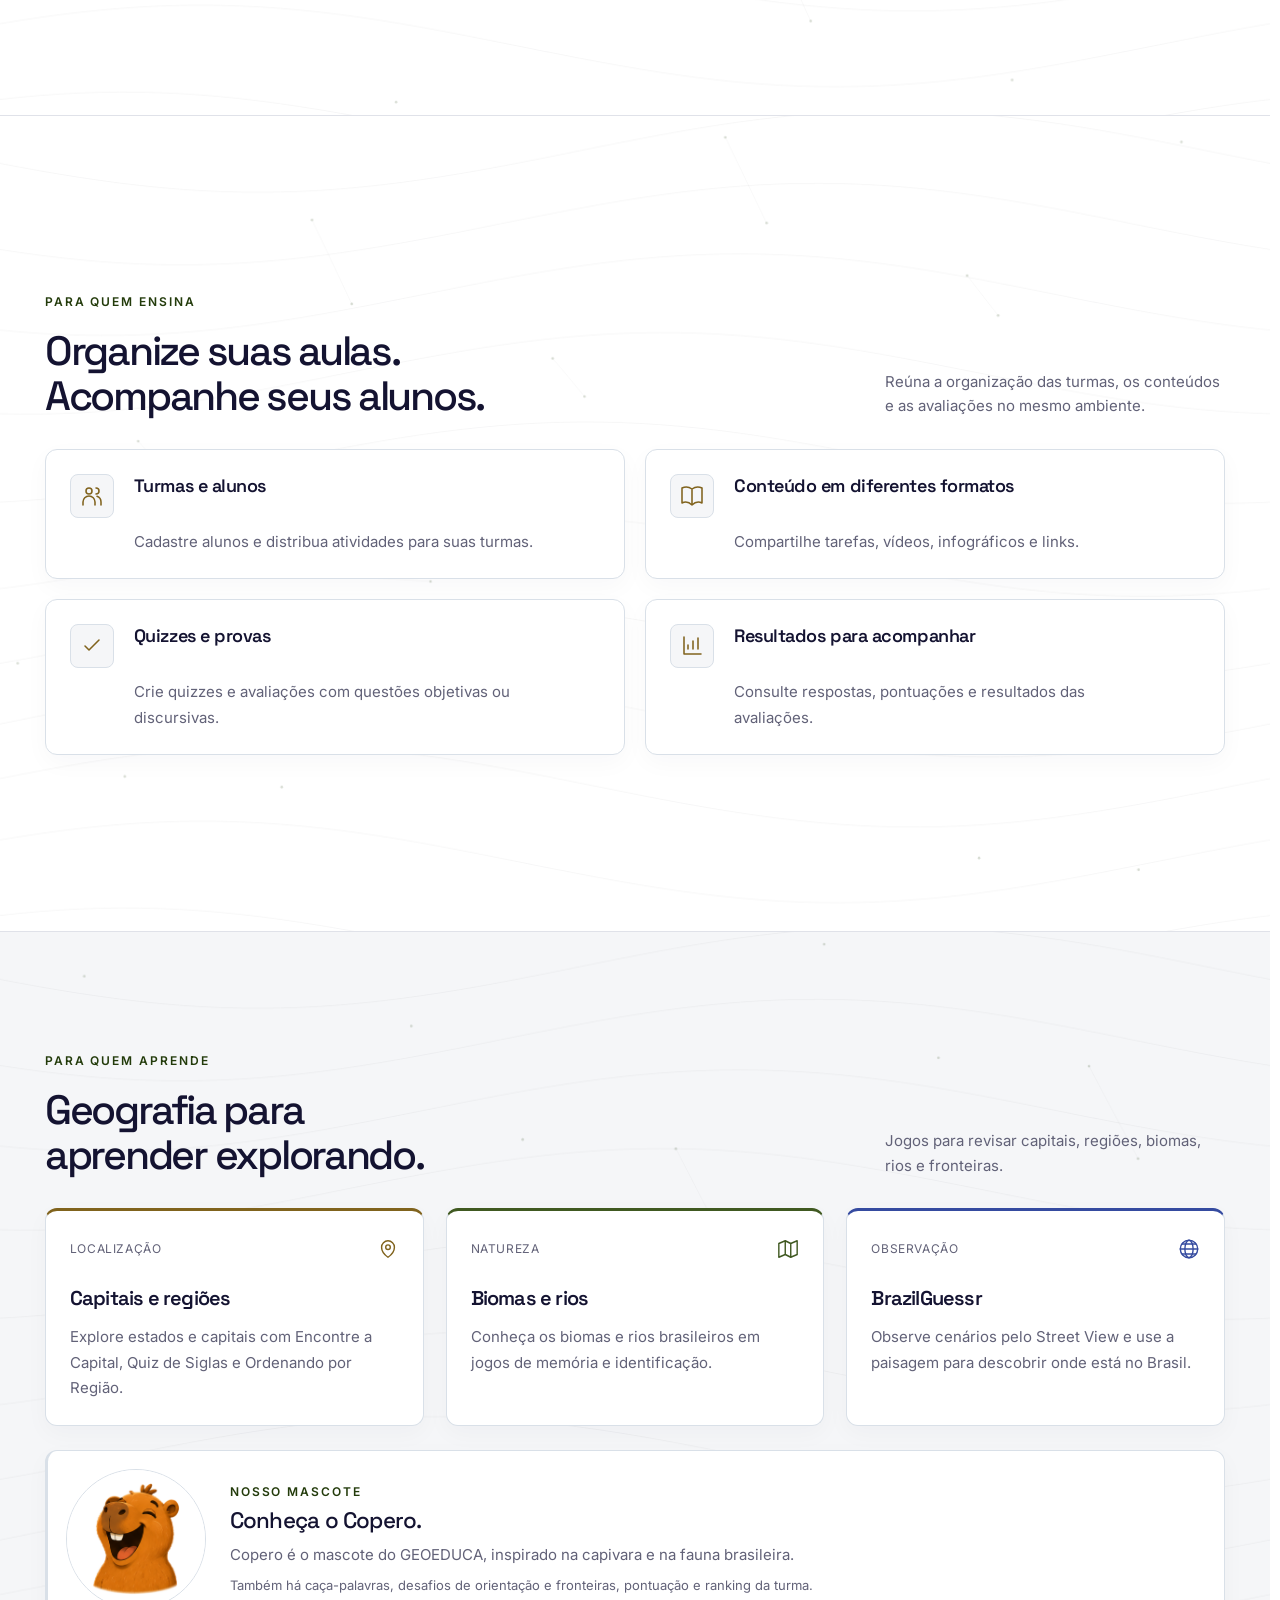
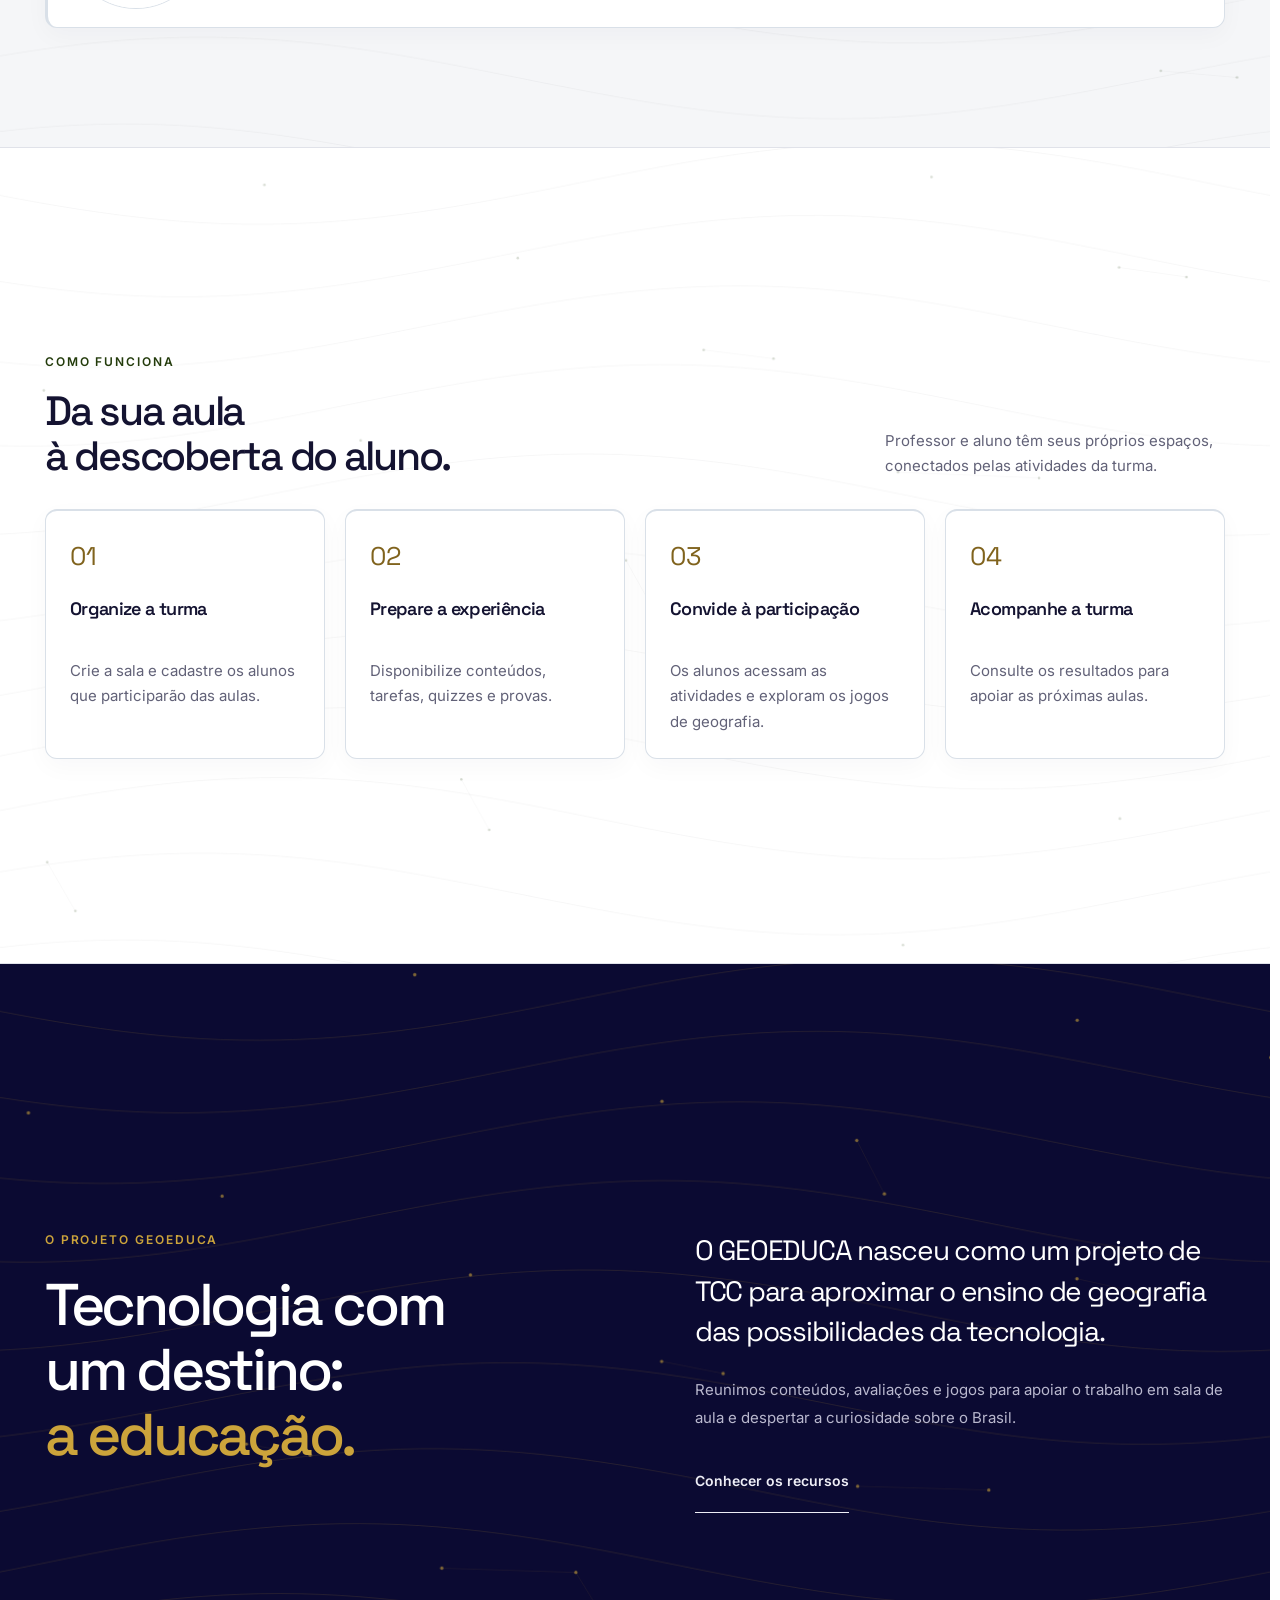
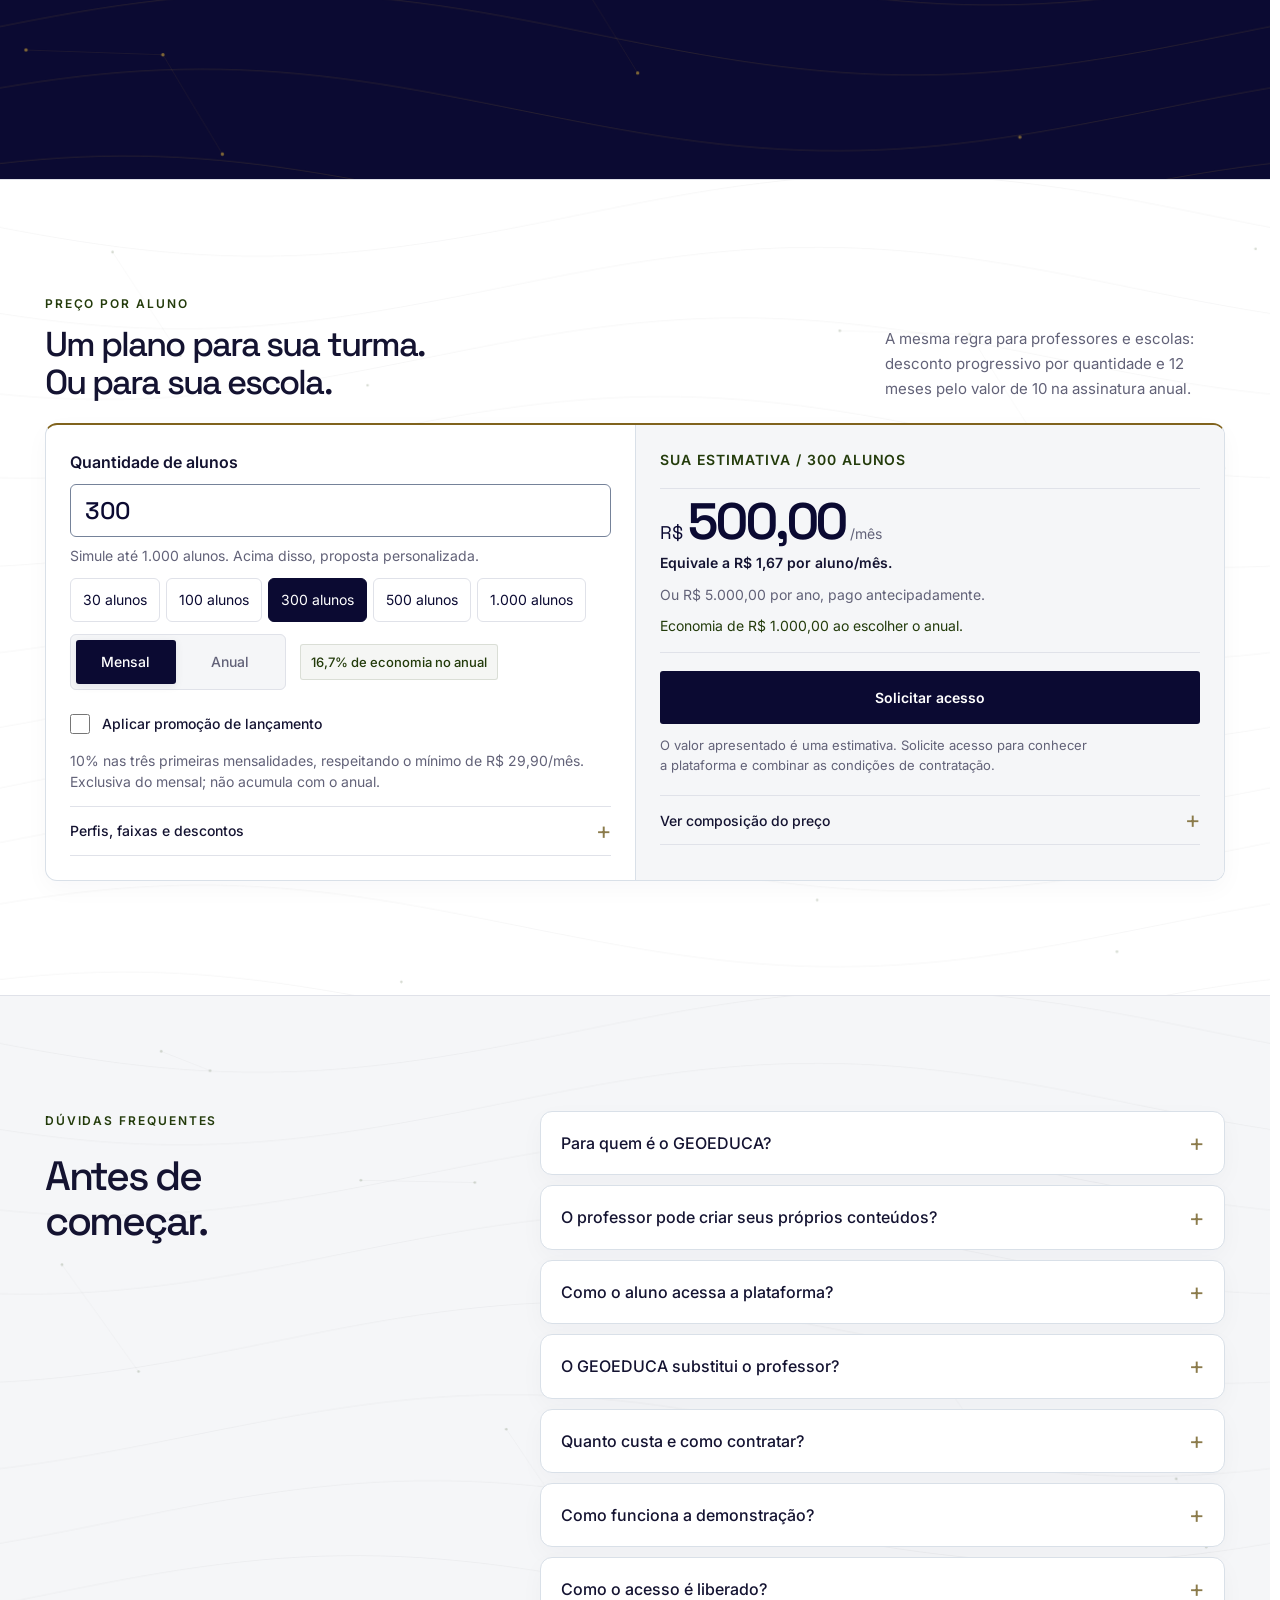
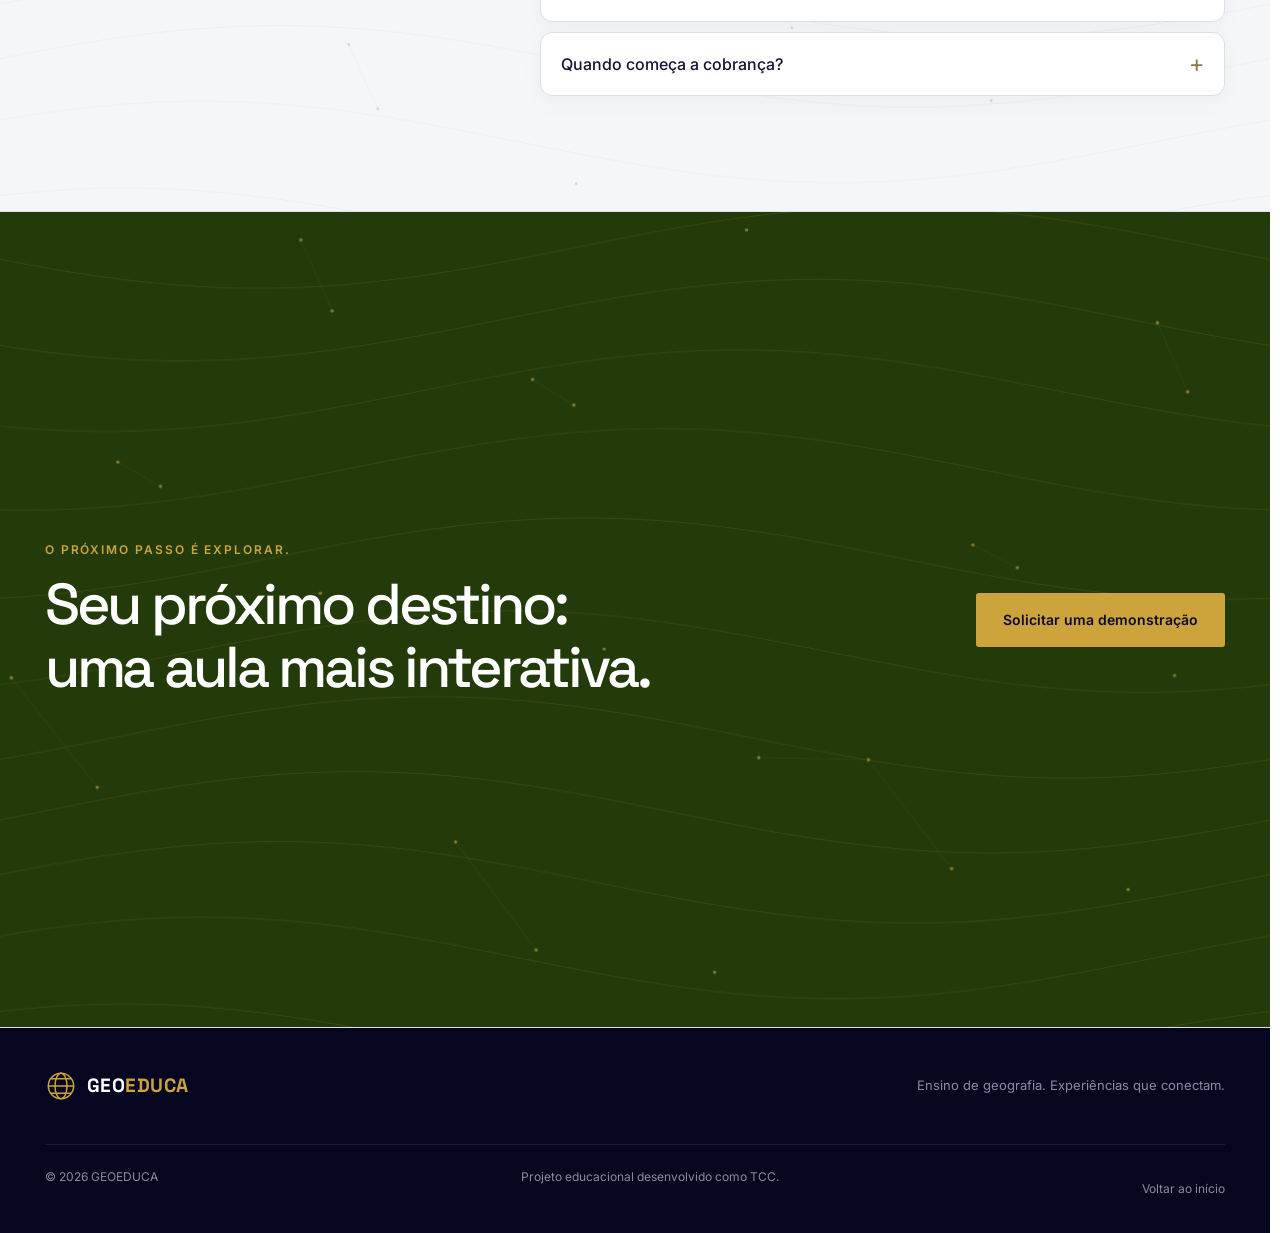
==== commit 152206b7: "Melhorias" ====
--- a/index.html
+++ b/index.html
@@ -8,14 +8,14 @@
   <title>GEOEDUCA — Geografia em movimento</title>
   <link rel="icon" href="assets/favicon.svg" type="image/svg+xml">
   <script src="theme.js"></script>
-  <link rel="stylesheet" href="styles.css">
+  <link rel="stylesheet" href="styles.css?v=20261003-visual-conversion">
   <script defer src="assets/vendor/three.min.js"></script>
   <script defer src="assets/vendor/gsap.min.js"></script>
   <script defer src="assets/vendor/ScrollTrigger.min.js"></script>
   <script defer src="assets/earth-data.js"></script>
   <script defer src="pricing.js"></script>
-  <script defer src="script.js?v=20261002-direct-access"></script>
-  <script defer src="motion.js"></script>
+  <script defer src="script.js?v=20261003-visual-conversion"></script>
+  <script defer src="motion.js?v=20261003-visual-conversion"></script>
   <script defer src="layout.js"></script>
 </head>
 <body>
@@ -53,7 +53,7 @@
           <p class="eyebrow light"><span class="small-line"></span> GEOGRAFIA EM MOVIMENTO</p>
           <h1 id="hero-title">O mundo é a sua<br><span class="gold-text">sala de aula.</span></h1>
           <p class="hero-description">Organize turmas, crie atividades e acompanhe seus alunos em uma plataforma de geografia para professores e escolas.</p>
-          <div class="hero-actions"><a class="button button-gold" href="https://geoeduca-uh27.onrender.com/" data-platform-link>Conhecer a plataforma</a><a class="text-link light-link" href="#precos">Ver preços</a></div>
+          <div class="hero-actions"><a class="button button-gold" href="https://wa.me/5515996817066?text=Ol%C3%A1%2C%20gostaria%20de%20solicitar%20uma%20demonstra%C3%A7%C3%A3o%20do%20GEOEDUCA." data-request-kind="demo">Solicitar uma demonstração</a><a class="text-link light-link" href="#precos">Ver preços</a></div>
         </div>
         <div class="earth-scene" aria-label="Globo terrestre tridimensional cuja rotação acompanha a rolagem da página" role="img">
           <div class="earth-orbit orbit-one" aria-hidden="true"></div><div class="earth-orbit orbit-two" aria-hidden="true"></div>
@@ -112,7 +112,7 @@
       <div class="pricing-calculator reveal" aria-label="Simulador de assinatura">
         <div class="calculator-controls">
           <div class="student-field">
-            <label for="student-count">Quantidade de alunos contratados</label>
+            <label for="student-count">Quantidade de alunos</label>
             <input id="student-count" name="students" type="number" min="1" step="1" inputmode="numeric" value="300" readonly aria-describedby="student-help student-error">
             <p id="student-help">Simule até 1.000 alunos. Acima disso, proposta personalizada.</p>
             <p id="student-error" class="field-error" role="alert" hidden>Informe uma quantidade inteira de alunos, maior que zero.</p>
@@ -137,6 +137,8 @@
             <p class="price-caption" data-price-caption>Ou R$ 5.000,00 por ano, pago antecipadamente.</p>
             <p class="price-saving" data-price-saving>Economia de R$ 1.000,00 ao escolher o anual.</p>
           </div>
+          <a class="button button-navy" href="https://wa.me/5515996817066?text=Ol%C3%A1%2C%20gostaria%20de%20solicitar%20acesso%20ao%20GEOEDUCA%20e%20conversar%20sobre%20o%20plano%20para%20minha%20turma%20ou%20escola." data-request-kind="access">Solicitar acesso</a>
+          <p class="calculator-disclaimer">O valor apresentado é uma estimativa. Solicite acesso para conhecer a plataforma e combinar as condições de contratação.</p>
           <details class="quote-details"><summary>Ver composição do preço<span aria-hidden="true">+</span></summary><div data-price-breakdown>
             <table class="tier-table"><caption>Composição da mensalidade regular</caption><colgroup><col><col class="tier-total-column"></colgroup><thead><tr><th scope="col">Faixa de alunos</th><th scope="col">Subtotal</th></tr></thead><tbody>
               <tr data-tier="0"><th scope="row"><span data-tier-label>100 alunos × R$ 2,00</span></th><td data-tier-total>R$ 200,00</td></tr>
@@ -146,8 +148,6 @@
             </tbody><tfoot><tr><th scope="row">Mensalidade regular</th><td data-regular-total>R$ 500,00</td></tr></tfoot></table>
           </div>
           </details>
-          <a class="button button-navy" href="#contratacao">Ver condições de contratação</a>
-          <p class="calculator-disclaimer">Simulação informativa. A contratação online ainda não está disponível nesta página.</p>
         </div>
       </div>
     </div></section>
@@ -157,11 +157,31 @@
       <details><summary>O professor pode criar seus próprios conteúdos?<span aria-hidden="true">+</span></summary><p>Sim. A plataforma possui ferramentas para criar atividades, compartilhar links, vídeos e infográficos, elaborar quizzes e montar provas.</p></details>
       <details><summary>Como o aluno acessa a plataforma?<span aria-hidden="true">+</span></summary><p>Na tela de acesso, o aluno seleciona seu perfil e utiliza o RM e a senha do cadastro organizado pelo professor.</p></details>
       <details><summary>O GEOEDUCA substitui o professor?<span aria-hidden="true">+</span></summary><p>A proposta é apoiar o trabalho do professor. Ele organiza as turmas, seleciona os conteúdos e acompanha as avaliações.</p></details>
-      <details id="contratacao"><summary>Quanto custa e como contratar?<span aria-hidden="true">+</span></summary><p>Use o simulador para consultar o valor por quantidade de alunos. As faixas, descontos e condições estão na seção de preços. Acima de 1.000 alunos, é necessária uma proposta personalizada. A contratação online ainda não está disponível nesta página.</p></details>
+      <details id="contratacao"><summary>Quanto custa e como contratar?<span aria-hidden="true">+</span></summary><p>Simule o valor por quantidade de alunos e clique em “Solicitar acesso” para conversar sobre sua turma ou escola. Acima de 1.000 alunos, o valor depende de uma proposta personalizada. Você também pode escrever para <a class="request-email-link" href="mailto:joaquim.neto.senai@gmail.com">joaquim.neto.senai@gmail.com</a>.</p></details>
+      <details><summary>Como funciona a demonstração?<span aria-hidden="true">+</span></summary><p>Solicite uma demonstração pelo formulário e envie a mensagem pelo WhatsApp ou e-mail. Durante o contato, combinamos a apresentação da plataforma e conversamos sobre sua necessidade.</p></details>
+      <details><summary>Como o acesso é liberado?<span aria-hidden="true">+</span></summary><p>A liberação é organizada manualmente após o contato, com as condições combinadas antes. Nesta etapa, o acesso não depende de confirmação automática de pagamento.</p></details>
+      <details><summary>Quando começa a cobrança?<span aria-hidden="true">+</span></summary><p>O início da cobrança, a forma de pagamento e as condições de contratação são combinados diretamente antes da liberação. Enviar uma solicitação não gera cobrança automática.</p></details>
     </div></div></section>
 
-    <section class="closing-section" id="explorar"><div class="container closing-inner reveal"><div><p class="eyebrow light">O PRÓXIMO PASSO É EXPLORAR.</p><h2>Seu próximo destino:<br>uma aula mais interativa.</h2></div><a class="button button-gold" href="#precos">Simular meu plano</a></div></section>
+    <section class="closing-section" id="explorar"><div class="container closing-inner reveal"><div><p class="eyebrow light">O PRÓXIMO PASSO É EXPLORAR.</p><h2>Seu próximo destino:<br>uma aula mais interativa.</h2></div><a class="button button-gold" href="https://wa.me/5515996817066?text=Ol%C3%A1%2C%20gostaria%20de%20solicitar%20uma%20demonstra%C3%A7%C3%A3o%20do%20GEOEDUCA." data-request-kind="demo">Solicitar uma demonstração</a></div></section>
   </main>
   <footer><div class="container footer-top"><a class="brand" href="#inicio"><svg class="icon brand-icon"><use href="#i-globe"/></svg><span>GEO<span class="brand-accent">EDUCA</span></span></a><p>Ensino de geografia. Experiências que conectam.</p></div><div class="container footer-bottom"><span>© <span id="year">2026</span> GEOEDUCA</span><span>Projeto educacional desenvolvido como TCC.</span><a href="#inicio">Voltar ao início</a></div></footer>
+  <dialog class="request-dialog" id="request-dialog" aria-labelledby="request-title" aria-describedby="request-description">
+    <div class="request-heading"><h2 id="request-title">Solicitar acesso</h2><button class="request-close" type="button" aria-label="Fechar formulário"><svg class="icon" viewBox="0 0 24 24" aria-hidden="true"><path d="m6 6 12 12M18 6 6 18"/></svg></button></div>
+    <p id="request-description">Informe seus dados para conversar sobre o GEOEDUCA e combinar as condições de acesso.</p>
+    <ol class="request-process" aria-label="Etapas para começar"><li><span aria-hidden="true">01</span>Solicite</li><li><span aria-hidden="true">02</span>Converse</li><li><span aria-hidden="true">03</span>Combine o acesso</li></ol>
+    <form id="request-form" method="dialog" hidden>
+      <div class="request-fields">
+        <div class="request-field"><label for="request-name">Seu nome</label><input id="request-name" name="name" type="text" autocomplete="name" minlength="2" maxlength="100" required></div>
+        <div class="request-field"><label for="request-email">Seu e-mail</label><input id="request-email" name="email" type="email" autocomplete="email" maxlength="254" required></div>
+        <div class="request-field"><label for="request-profile">Você representa</label><select id="request-profile" name="profile" required><option value="">Selecione</option><option value="teacher">Professor</option><option value="school">Escola</option></select></div>
+        <div class="request-field"><label for="request-students" id="request-students-label">Quantidade de alunos</label><input id="request-students" name="students" type="number" min="1" max="9007199254740991" step="1" inputmode="numeric" required aria-describedby="request-quote"></div>
+      </div>
+      <div class="request-estimate"><p class="request-estimate-label">Condições do seu acesso</p><p class="request-quote" id="request-quote" aria-live="polite" aria-atomic="true"></p></div>
+      <div class="request-actions"><button class="button button-navy" type="submit" name="channel" value="whatsapp">Continuar no WhatsApp</button><button class="button button-outline" type="submit" name="channel" value="email">Usar e-mail</button></div>
+      <p class="request-note">Você revisa e envia a mensagem no aplicativo escolhido. As condições de contratação são combinadas antes da liberação do acesso.</p>
+      <p class="request-status" id="request-status" role="status"></p>
+    </form>
+  </dialog>
 </body>
 </html>
--- a/styles.css
+++ b/styles.css
@@ -3006,3 +3006,117 @@
     gap:14px
   }
 }
+
+
+/* Solicitação compacta: abre somente quando o visitante inicia o contato. */
+.request-dialog:not([open]){display:none}
+.request-dialog{
+  width:min(640px,calc(100% - 32px));
+  max-height:calc(100vh - 32px);
+  max-height:calc(100dvh - 32px);
+  margin:auto;
+  padding:28px;
+  border:1px solid var(--card-border);
+  border-radius:var(--card-radius);
+  color:var(--ink);
+  background:var(--card-surface);
+  box-shadow:0 24px 80px #0005;
+  overflow:auto;
+  overscroll-behavior:contain;
+  font-family:var(--body)
+}
+.request-dialog::backdrop{background:#050b18b8}
+.request-heading{display:flex;align-items:flex-start;justify-content:space-between;gap:16px}
+.request-heading h2{font-size:clamp(1.6rem,4vw,2rem);letter-spacing:-.035em;padding-top:5px}
+.request-close{display:grid;place-items:center;flex-shrink:0;width:44px;height:44px;border:1px solid var(--card-border);border-radius:8px;background:var(--surface-raised);color:var(--ink);cursor:pointer}
+.request-dialog>p{margin-top:12px;color:var(--muted);font-size:.9375rem}
+.request-fields{display:grid;grid-template-columns:repeat(2,minmax(0,1fr));gap:18px;margin-top:24px}
+.request-field{min-width:0}
+.request-field label{display:block;margin-bottom:7px;font-size:.875rem;font-weight:600}
+.request-field input,.request-field select{width:100%;min-height:48px;min-width:0;border:1px solid var(--card-border);border-radius:8px;background:var(--surface);color:var(--ink);padding:11px 12px;font:inherit;font-size:1rem}
+.request-field input:focus-visible,.request-field select:focus-visible{outline:3px solid var(--gold);outline-offset:3px}
+.request-field input[aria-invalid=true]{border-color:#a43535}
+.request-quote{margin-top:20px;padding:14px 16px;border:1px solid var(--card-border);border-radius:8px;background:var(--surface-raised);color:var(--ink);font-size:.875rem;line-height:1.6}
+.request-actions{display:flex;flex-wrap:wrap;gap:12px;margin-top:22px}
+.request-actions .button{cursor:pointer;transform:none;min-height:48px}
+.request-actions .button-outline{border-color:var(--card-border);background:transparent;color:var(--ink)}
+.request-actions .button-outline:hover{background:var(--surface-raised)}
+.request-dialog .request-note,.request-dialog .request-status{margin-top:14px;color:var(--muted);font-size:.8125rem;line-height:1.6}
+.request-status:empty{display:none}
+.request-email-link{color:var(--ink);text-decoration:underline;text-underline-offset:3px;overflow-wrap:anywhere}
+[data-theme=dark] .request-actions .button-navy{background:var(--gold);color:var(--navy)}
+[data-theme=dark] .request-field input[aria-invalid=true]{border-color:#ee9e9e}
+@media(max-width:600px){
+  .request-dialog{width:calc(100% - 24px);max-height:calc(100vh - 24px);max-height:calc(100dvh - 24px);padding:20px}
+  .request-fields{grid-template-columns:1fr;gap:14px;margin-top:18px}
+  .request-actions{flex-direction:column}
+  .request-actions .button{width:100%}
+}
+
+
+/* Refinamento aprovado: abertura, cards, estimativa e contratação assistida. */
+.hero-copy{max-width:630px}
+.hero h1{font-size:clamp(3.3rem,5.2vw,4.8rem);line-height:1.08;letter-spacing:-.06em}
+.hero .eyebrow{margin-bottom:26px}
+.hero-description{max-width:470px;margin-top:28px;line-height:1.75}
+.hero-actions{gap:26px;margin-top:36px;flex-wrap:wrap}
+.hero-actions .button-gold{min-height:56px;padding-inline:26px;box-shadow:0 8px 26px #cca43b1c}
+.hero-actions .text-link{min-height:44px;display:inline-flex;align-items:center}
+.resource-row{align-items:start;gap:20px}
+.resource-row .icon-box{flex-shrink:0}
+.resource-row h3,.game-card h3,.steps h3{font-weight:600;line-height:1.35}
+.resource-row h3{margin-bottom:8px}
+.resource-row p,.game-card p,.steps p{font-size:.9375rem;line-height:1.7}
+.games-grid{align-items:stretch}
+.game-card{gap:0}
+.game-card .game-card-top{margin-bottom:22px;align-items:center}
+.game-card h3{min-height:1.35em}
+.calculator-result .plan-price{padding-top:4px;margin-bottom:18px}
+.calculator-result .price-amount{align-items:baseline;gap:5px}
+.calculator-result .price-amount [data-price-amount]{font-weight:600;font-size:clamp(2.35rem,4vw,3.25rem);letter-spacing:-.055em}
+.calculator-result>.button-navy{width:100%;min-height:52px}
+.calculator-disclaimer{margin-top:12px;color:var(--muted);max-width:54ch}
+.calculator-result .quote-details{margin:20px 0 0}
+.request-dialog{width:min(660px,calc(100% - 32px));padding:32px}
+.request-heading h2{font-weight:600;max-width:470px}
+.request-process{display:grid;grid-template-columns:1fr 1fr 1.4fr;gap:10px;margin:22px 0 0;padding:0;list-style:none}
+.request-process li{display:flex;align-items:center;gap:8px;padding-top:12px;border-top:1px solid var(--card-border);font-size:.8125rem;line-height:1.4;color:var(--muted);min-width:0}
+.request-process span{font-family:var(--display);color:var(--card-accent);font-size:.75rem}
+.request-fields{gap:20px;margin-top:26px}
+.request-field input,.request-field select{min-height:50px}
+.request-estimate{margin-top:24px;padding:16px 18px;border:1px solid var(--card-border);border-radius:10px;background:var(--surface-raised)}
+.request-estimate-label{font-size:.6875rem;font-weight:600;letter-spacing:.1em;text-transform:uppercase;color:var(--muted);margin-bottom:8px}
+.request-estimate .request-quote{padding:0;margin:0;border:0;background:transparent;font-size:.875rem;line-height:1.65}
+.request-actions{margin-top:24px;gap:12px}
+.request-actions .button-navy{flex:1;min-height:52px}
+.request-dialog .request-note{margin-top:16px;font-size:.8125rem}
+@media(min-width:1101px){
+  .hero .hero-layout{grid-template-columns:minmax(0,1.08fr) minmax(0,.92fr);gap:16px;padding-bottom:64px}
+  .earth-scene{width:min(100%,640px);max-height:640px;left:0;justify-self:center}
+}
+@media(max-width:1100px) and (min-width:851px){
+  .hero h1{font-size:clamp(3rem,5.5vw,4rem)}
+  .hero-actions{gap:16px}
+  .hero-actions .button-gold{padding-inline:20px}
+}
+@media(max-width:850px){
+  .hero h1{font-size:clamp(2.5rem,7.5vw,3.65rem)}
+  .hero .eyebrow{margin-bottom:20px}
+  .hero-description{margin-top:20px}
+  .hero-actions{margin-top:26px;gap:18px}
+  .hero-actions .button-gold{min-height:52px}
+  .resource-row{gap:16px}
+}
+@media(max-width:600px){
+  .request-dialog{width:calc(100% - 24px);padding:22px}
+  .request-fields{gap:16px;margin-top:22px}
+  .request-process{gap:8px;margin-top:20px}
+  .request-process li{display:block;font-size:.75rem;line-height:1.5}
+  .request-process span{display:block;margin-bottom:3px}
+  .request-estimate{margin-top:22px;padding:14px}
+  .request-actions .button{flex:none;min-height:52px}
+}
+@media(max-width:420px){
+  .hero-actions{flex-direction:column;align-items:flex-start;gap:10px}
+  .hero-actions .button-gold{width:100%;padding-inline:16px}
+}
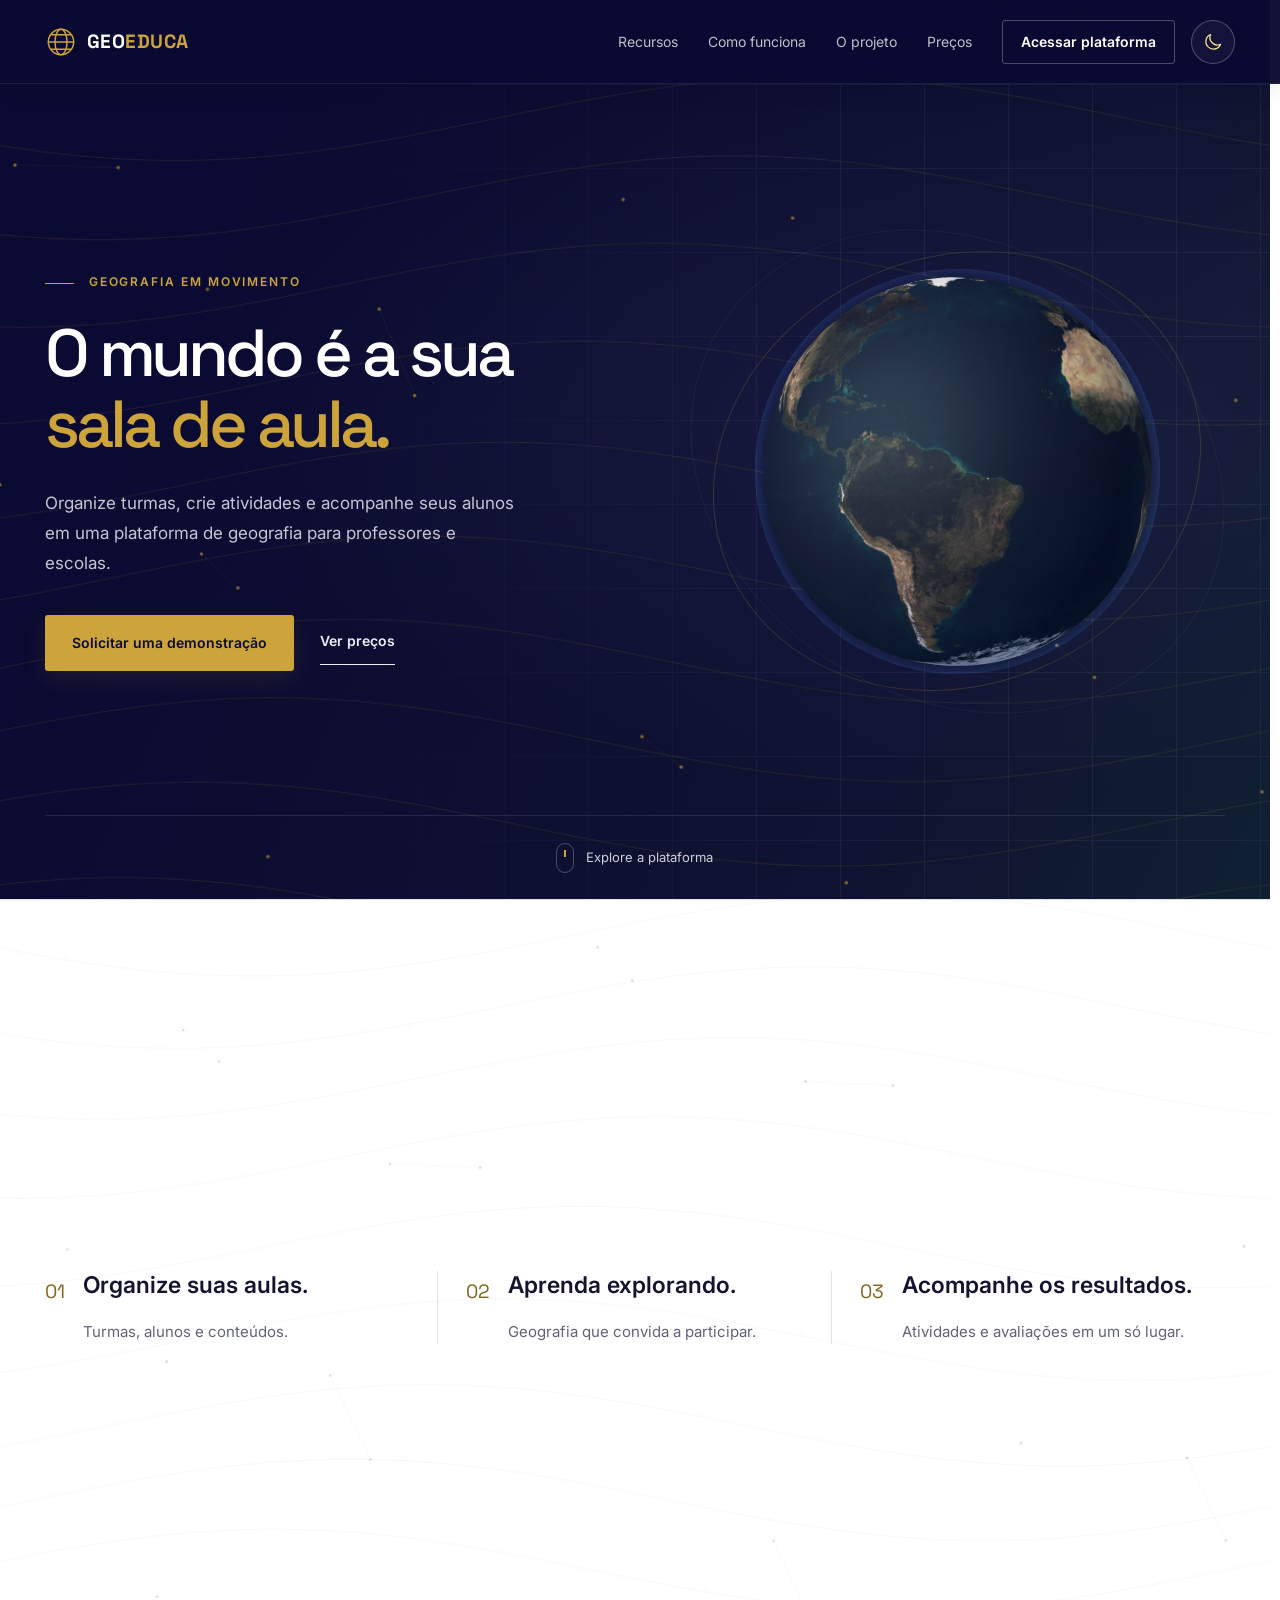
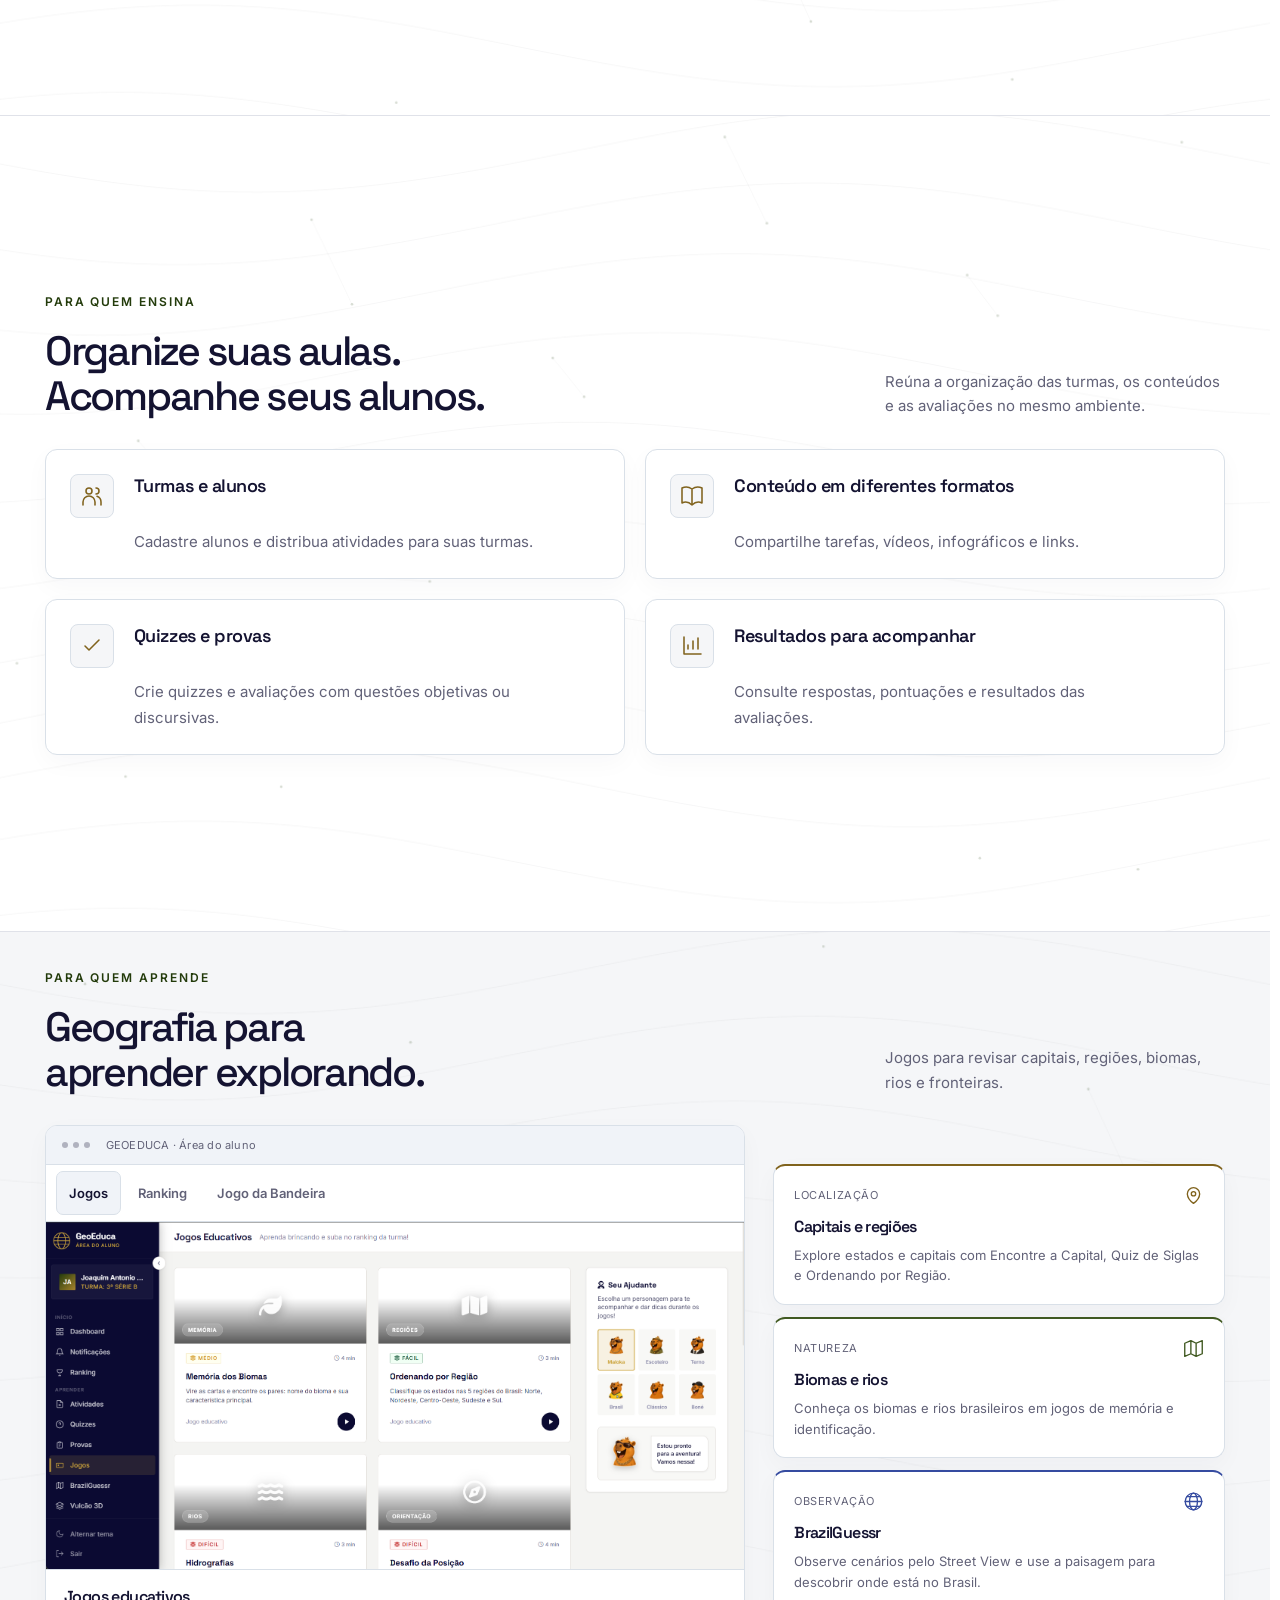
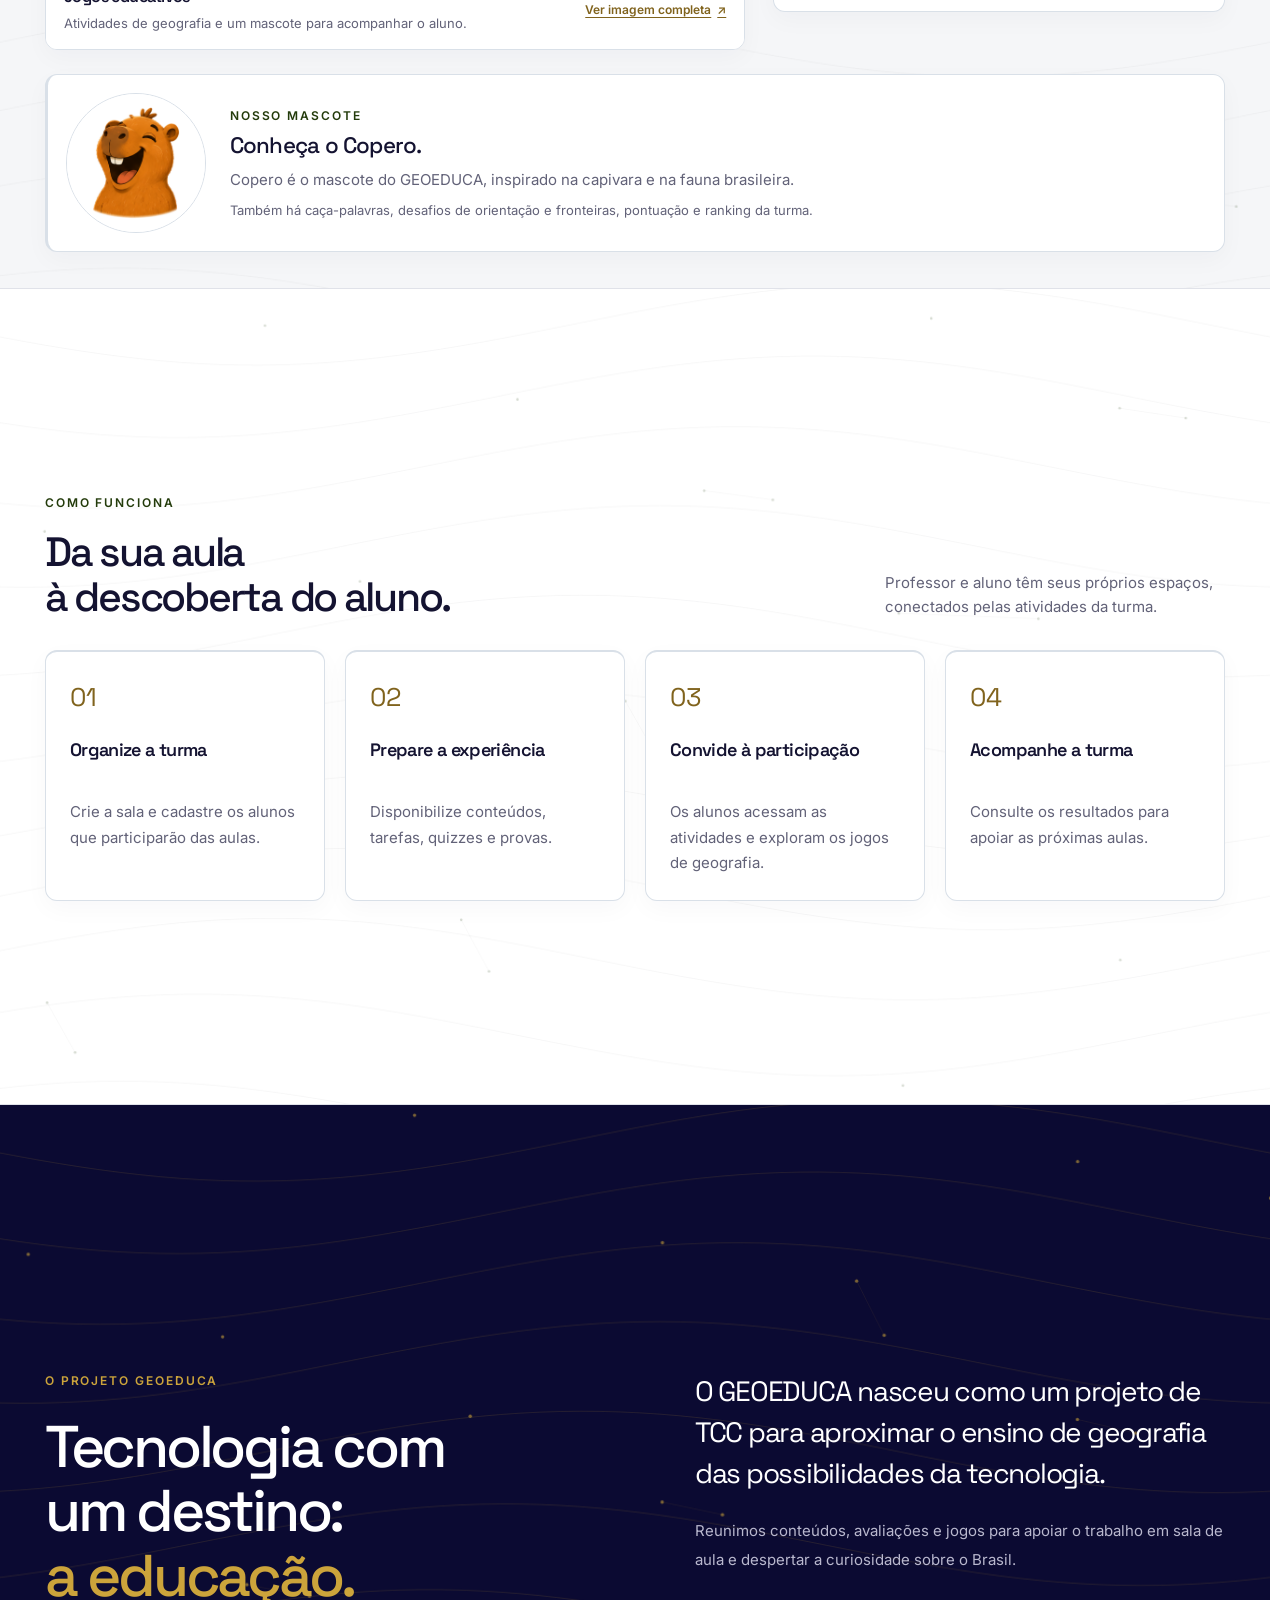
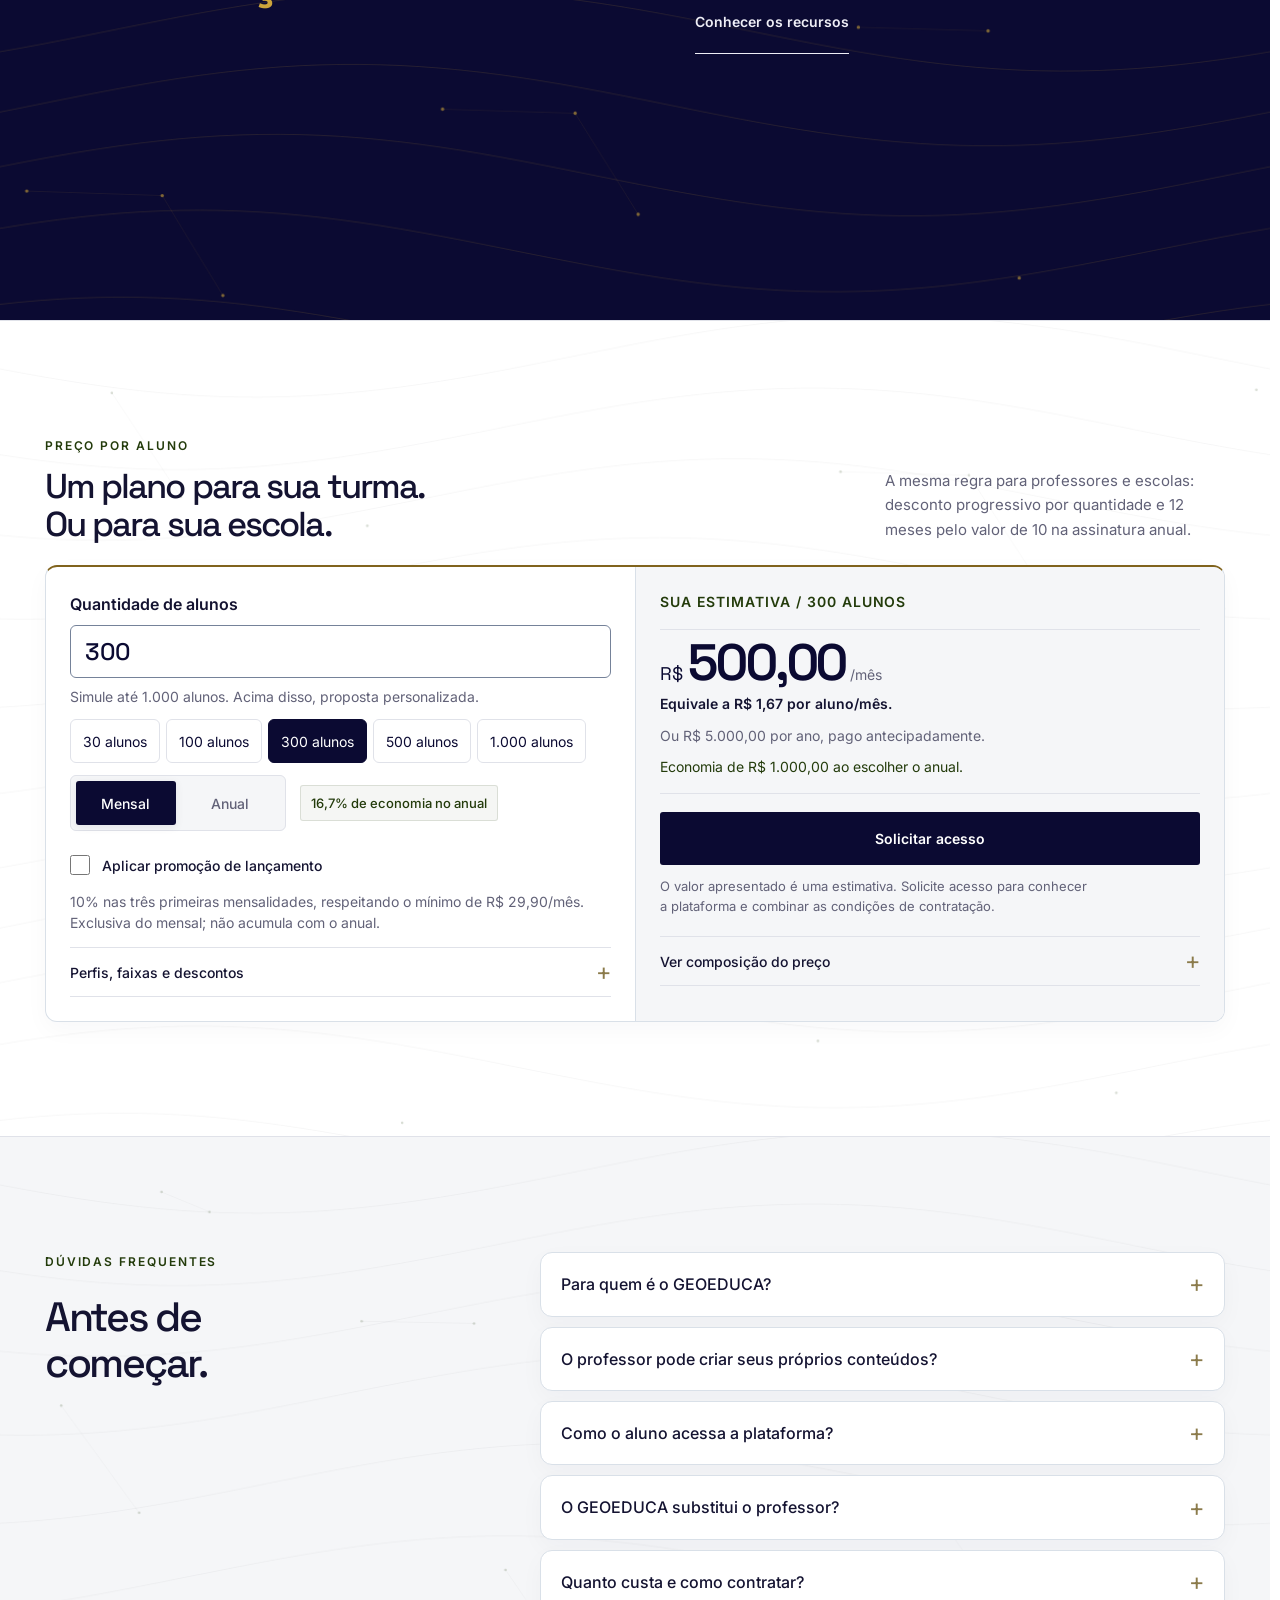
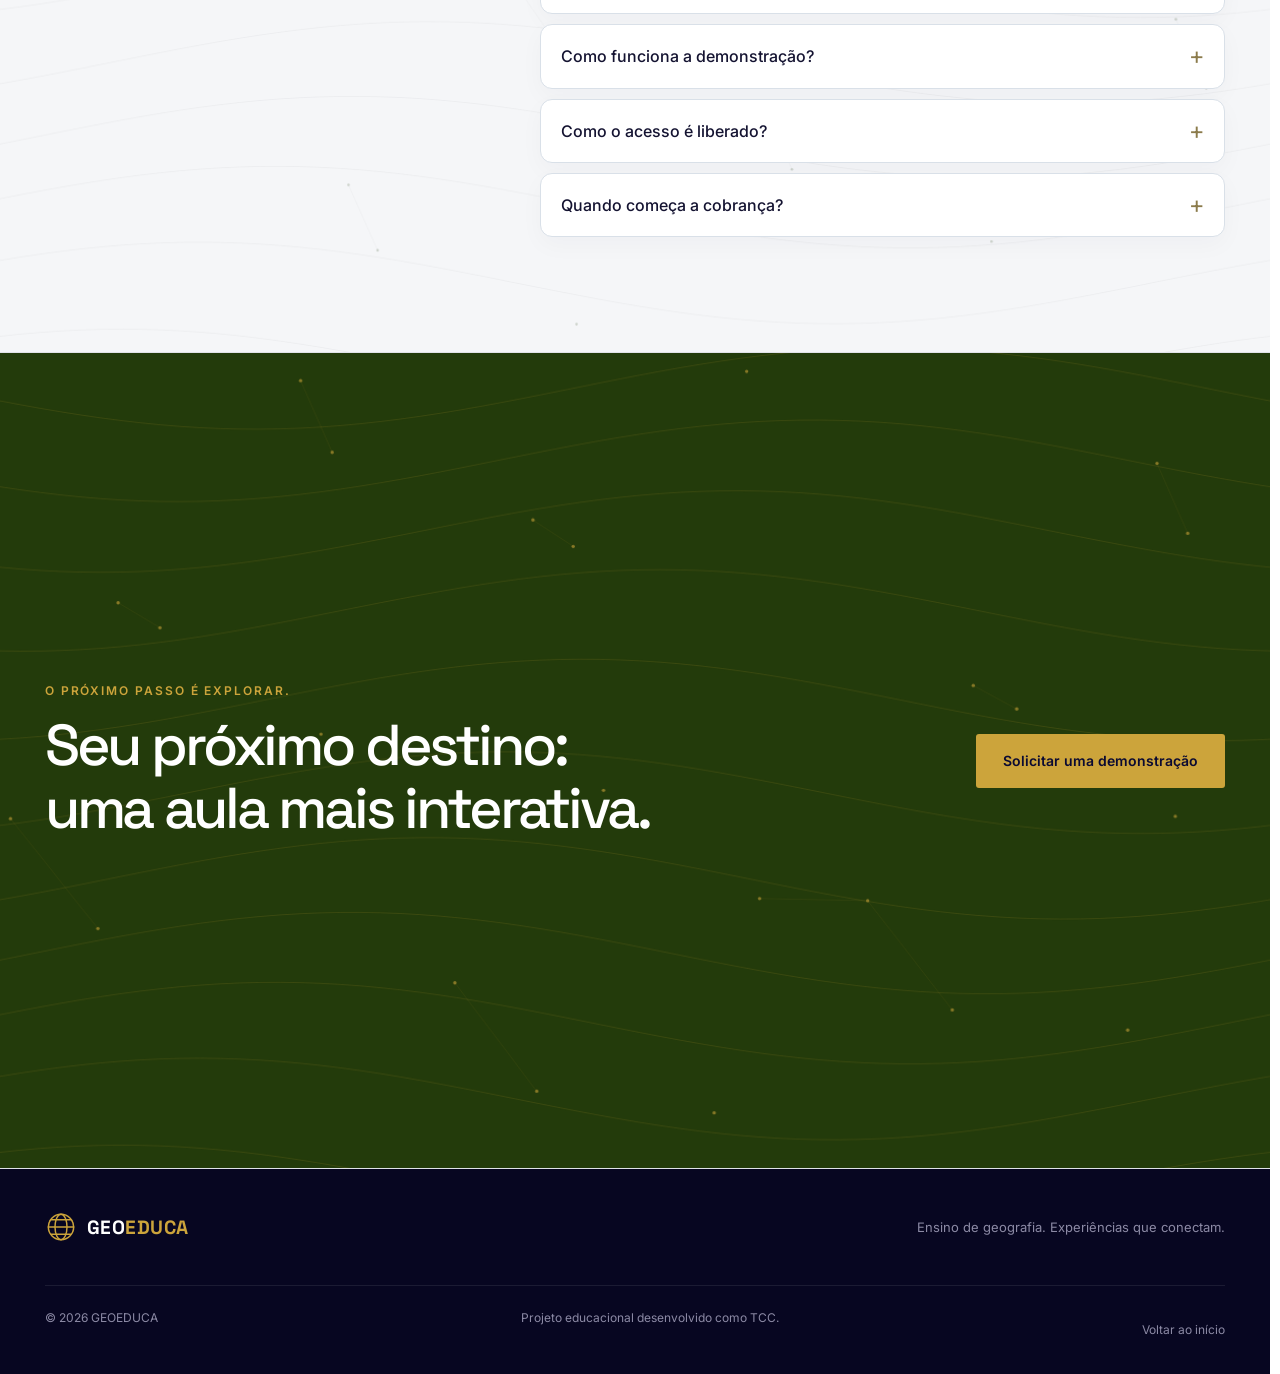
==== commit 6d7af21e: "Galeria" ====
--- a/index.html
+++ b/index.html
@@ -8,14 +8,14 @@
   <title>GEOEDUCA — Geografia em movimento</title>
   <link rel="icon" href="assets/favicon.svg" type="image/svg+xml">
   <script src="theme.js"></script>
-  <link rel="stylesheet" href="styles.css?v=20261003-visual-conversion">
+  <link rel="stylesheet" href="styles.css?v=20261003-student-gallery">
   <script defer src="assets/vendor/three.min.js"></script>
   <script defer src="assets/vendor/gsap.min.js"></script>
   <script defer src="assets/vendor/ScrollTrigger.min.js"></script>
   <script defer src="assets/earth-data.js"></script>
   <script defer src="pricing.js"></script>
-  <script defer src="script.js?v=20261003-visual-conversion"></script>
-  <script defer src="motion.js?v=20261003-visual-conversion"></script>
+  <script defer src="script.js?v=20261003-student-gallery"></script>
+  <script defer src="motion.js?v=20261003-student-gallery"></script>
   <script defer src="layout.js"></script>
 </head>
 <body>
@@ -86,10 +86,34 @@
 
     <section class="section student-section" id="jogos" aria-labelledby="student-title"><div class="container">
       <div class="section-heading reveal"><div><p class="eyebrow">PARA QUEM APRENDE</p><h2 id="student-title">Geografia para<br>aprender explorando.</h2></div><p>Jogos para revisar capitais, regiões, biomas, rios e fronteiras.</p></div>
+      <div class="student-showcase-layout">
+        <div class="platform-gallery reveal" aria-label="Capturas reais da área do aluno">
+          <div class="gallery-window"><span class="gallery-window-dots" aria-hidden="true"><i></i><i></i><i></i></span><span>GEOEDUCA · Área do aluno</span></div>
+          <div class="gallery-tabs" data-gallery-tabs hidden>
+            <button type="button" id="gallery-tab-games" aria-controls="gallery-games">Jogos</button>
+            <button type="button" id="gallery-tab-ranking" aria-controls="gallery-ranking">Ranking</button>
+            <button type="button" id="gallery-tab-flags" aria-controls="gallery-flags">Jogo da Bandeira</button>
+          </div>
+          <div class="gallery-stage">
+            <figure id="gallery-games" data-gallery-panel>
+              <a class="gallery-image-link" href="assets/screenshots/jogos.png" target="_blank" rel="noopener" aria-label="Abrir captura dos jogos em tamanho original, em uma nova guia"><img class="gallery-image" src="assets/screenshots/jogos.png" alt="Captura da área do aluno com os jogos Memória dos Biomas e Ordenando por Região, além das opções de mascote" width="1847" height="916" loading="lazy" decoding="async"></a>
+              <figcaption><div><h3>Jogos educativos</h3><p>Atividades de geografia e um mascote para acompanhar o aluno.</p></div><a href="assets/screenshots/jogos.png" target="_blank" rel="noopener" aria-label="Ver imagem completa dos jogos, em uma nova guia">Ver imagem completa <span aria-hidden="true">↗</span></a></figcaption>
+            </figure>
+            <figure id="gallery-ranking" data-gallery-panel>
+              <a class="gallery-image-link" href="assets/screenshots/ranking.png" target="_blank" rel="noopener" aria-label="Abrir captura do ranking em tamanho original, em uma nova guia"><img class="gallery-image" src="assets/screenshots/ranking.png" alt="Captura do ranking na área do aluno, com o quadro de líderes e as opções Minha Turma e Global Escola" width="1851" height="917" loading="lazy" decoding="async"></a>
+              <figcaption><div><h3>Ranking da turma</h3><p>A pontuação dos alunos reunida em um quadro de líderes.</p></div><a href="assets/screenshots/ranking.png" target="_blank" rel="noopener" aria-label="Ver imagem completa do ranking, em uma nova guia">Ver imagem completa <span aria-hidden="true">↗</span></a></figcaption>
+            </figure>
+            <figure id="gallery-flags" data-gallery-panel>
+              <a class="gallery-image-link" href="assets/screenshots/bandeiras.png" target="_blank" rel="noopener" aria-label="Abrir captura do Jogo da Bandeira em tamanho original, em uma nova guia"><img class="gallery-image" src="assets/screenshots/bandeiras.png" alt="Captura do jogo que pergunta qual estado possui a bandeira apresentada, com quatro alternativas" width="1846" height="917" loading="lazy" decoding="async"></a>
+              <figcaption><div><h3>Jogo da Bandeira</h3><p>Reconheça o estado pela bandeira e escolha a alternativa.</p></div><a href="assets/screenshots/bandeiras.png" target="_blank" rel="noopener" aria-label="Ver imagem completa do Jogo da Bandeira, em uma nova guia">Ver imagem completa <span aria-hidden="true">↗</span></a></figcaption>
+            </figure>
+          </div>
+        </div>
       <div class="games-grid">
         <article class="game-card reveal"><div class="game-card-top"><span>LOCALIZAÇÃO</span><svg class="icon"><use href="#i-pin"/></svg></div><h3>Capitais e regiões</h3><p>Explore estados e capitais com Encontre a Capital, Quiz de Siglas e Ordenando por Região.</p></article>
         <article class="game-card green-card reveal"><div class="game-card-top"><span>NATUREZA</span><svg class="icon"><use href="#i-map"/></svg></div><h3>Biomas e rios</h3><p>Conheça os biomas e rios brasileiros em jogos de memória e identificação.</p></article>
         <article class="game-card guessr-card reveal"><div class="game-card-top"><span>OBSERVAÇÃO</span><svg class="icon"><use href="#i-globe"/></svg></div><h3>BrazilGuessr</h3><p>Observe cenários pelo Street View e use a paisagem para descobrir onde está no Brasil.</p></article>
+      </div>
       </div>
       <aside class="mascot-intro reveal" aria-labelledby="copero-title">
         <div class="mascot-portrait"><img src="assets/copero.png" alt="Copero, mascote do GEOEDUCA: uma capivara dourada sorridente" width="589" height="592" loading="lazy" decoding="async"></div>
--- a/styles.css
+++ b/styles.css
@@ -3120,3 +3120,63 @@
   .hero-actions{flex-direction:column;align-items:flex-start;gap:10px}
   .hero-actions .button-gold{width:100%;padding-inline:16px}
 }
+
+
+/* Capturas reais do aluno: moldura discreta, seleção manual e imagens integrais. */
+.student-showcase-layout{display:grid;grid-template-columns:minmax(0,1.55fr) minmax(280px,1fr);gap:28px;align-items:center}
+.student-showcase-layout>*{min-width:0}
+.platform-gallery{overflow:hidden;border:1px solid var(--card-border);border-radius:var(--card-radius);background:var(--card-surface);box-shadow:var(--card-shadow)}
+.gallery-window{display:flex;align-items:center;gap:16px;min-height:38px;padding:10px 16px;border-bottom:1px solid var(--card-border);background:var(--surface-raised);color:var(--muted);font-size:.6875rem;letter-spacing:.02em}
+.gallery-window-dots{display:flex;gap:5px;flex-shrink:0}
+.gallery-window-dots i{width:6px;height:6px;border-radius:50%;background:var(--muted);opacity:.45}
+.gallery-tabs{display:flex;flex-wrap:wrap;gap:4px;padding:6px 10px;border-bottom:1px solid var(--card-border);background:var(--card-surface)}
+.gallery-tabs button{min-height:44px;padding:10px 12px;border:1px solid transparent;border-radius:7px;background:transparent;color:var(--muted);font-size:.8125rem;font-weight:600;line-height:1.4;cursor:pointer}
+.gallery-tabs button[aria-selected=true]{background:var(--surface-raised);border-color:var(--card-border);color:var(--ink)}
+.gallery-tabs button:hover{color:var(--ink)}
+.gallery-tabs button:focus-visible{outline-offset:-3px}
+.gallery-stage figure{margin:0}
+.gallery-stage figure+figure{border-top:1px solid var(--card-border)}
+.gallery-image-link{display:block;background:#f4f4f2}
+.gallery-image-link:focus-visible{outline-offset:-4px}
+.gallery-image{display:block;width:100%;height:auto;object-fit:contain}
+.gallery-stage figcaption{display:flex;align-items:center;justify-content:space-between;gap:16px;padding:16px 18px;border-top:1px solid var(--card-border);background:var(--card-surface)}
+.gallery-stage figcaption h3{font-size:1rem;font-weight:600;line-height:1.4;margin-bottom:5px;color:var(--ink)}
+.gallery-stage figcaption p{font-size:.8125rem;line-height:1.55;color:var(--muted)}
+.gallery-stage figcaption>a{display:inline-flex;align-items:center;gap:6px;min-height:44px;font-size:.75rem;font-weight:600;color:var(--card-accent);flex-shrink:0;text-decoration:underline;text-underline-offset:3px}
+.student-showcase-layout .games-grid{grid-template-columns:minmax(0,1fr);gap:12px}
+.student-showcase-layout .game-card{padding:18px 20px;border-top-width:2px}
+.student-showcase-layout .game-card .game-card-top{min-height:22px;margin-bottom:10px;font-size:.6875rem}
+.student-showcase-layout .game-card .game-card-top .icon{width:21px;height:21px}
+.student-showcase-layout .game-card h3{font-size:1rem;margin-bottom:7px}
+.student-showcase-layout .game-card p{font-size:.8125rem;line-height:1.6}
+@media(min-width:1101px) and (max-height:850px){
+  main>section.student-section{padding-block:24px}
+  .student-section .section-heading{margin-bottom:20px;gap:24px}
+  .student-section .section-heading h2{font-size:clamp(1.8rem,2.6vw,2.1rem)}
+  .student-section .section-heading .eyebrow{margin-bottom:8px;font-size:.6875rem}
+  .student-section .section-heading>p{font-size:.875rem;line-height:1.55}
+  .student-showcase-layout{gap:24px}
+  .student-showcase-layout .game-card{padding:12px 18px}
+  .student-showcase-layout .game-card .game-card-top{margin-bottom:8px}
+  .gallery-image{max-height:240px}
+  .gallery-stage figcaption{padding:12px 16px}
+  .student-section .mascot-intro{grid-template-columns:72px minmax(0,1fr);padding:10px 18px;gap:18px;margin-top:16px}
+  .student-section .mascot-portrait{width:72px}
+  .student-section .mascot-copy p{font-size:.8125rem;line-height:1.55}
+  .student-section .mascot-copy h3{font-size:1.0625rem}
+}
+@media(max-width:1100px){
+  .student-showcase-layout{grid-template-columns:minmax(0,1fr);gap:24px}
+  .platform-gallery{width:100%;max-width:820px;margin-inline:auto}
+  .student-showcase-layout .games-grid{grid-template-columns:repeat(3,minmax(0,1fr));gap:14px}
+  .gallery-image{max-height:none}
+}
+@media(max-width:700px){
+  .student-showcase-layout .games-grid{grid-template-columns:minmax(0,1fr);gap:12px}
+  .gallery-stage figcaption{align-items:flex-start;flex-direction:column;gap:6px;padding:14px 16px}
+  .gallery-stage figcaption>a{min-height:44px}
+  .gallery-tabs{gap:3px;padding:6px}
+  .gallery-tabs button{padding-inline:10px;font-size:.75rem}
+  .gallery-window{gap:12px;padding-inline:12px}
+  .student-showcase-layout .game-card{padding:18px 20px}
+}
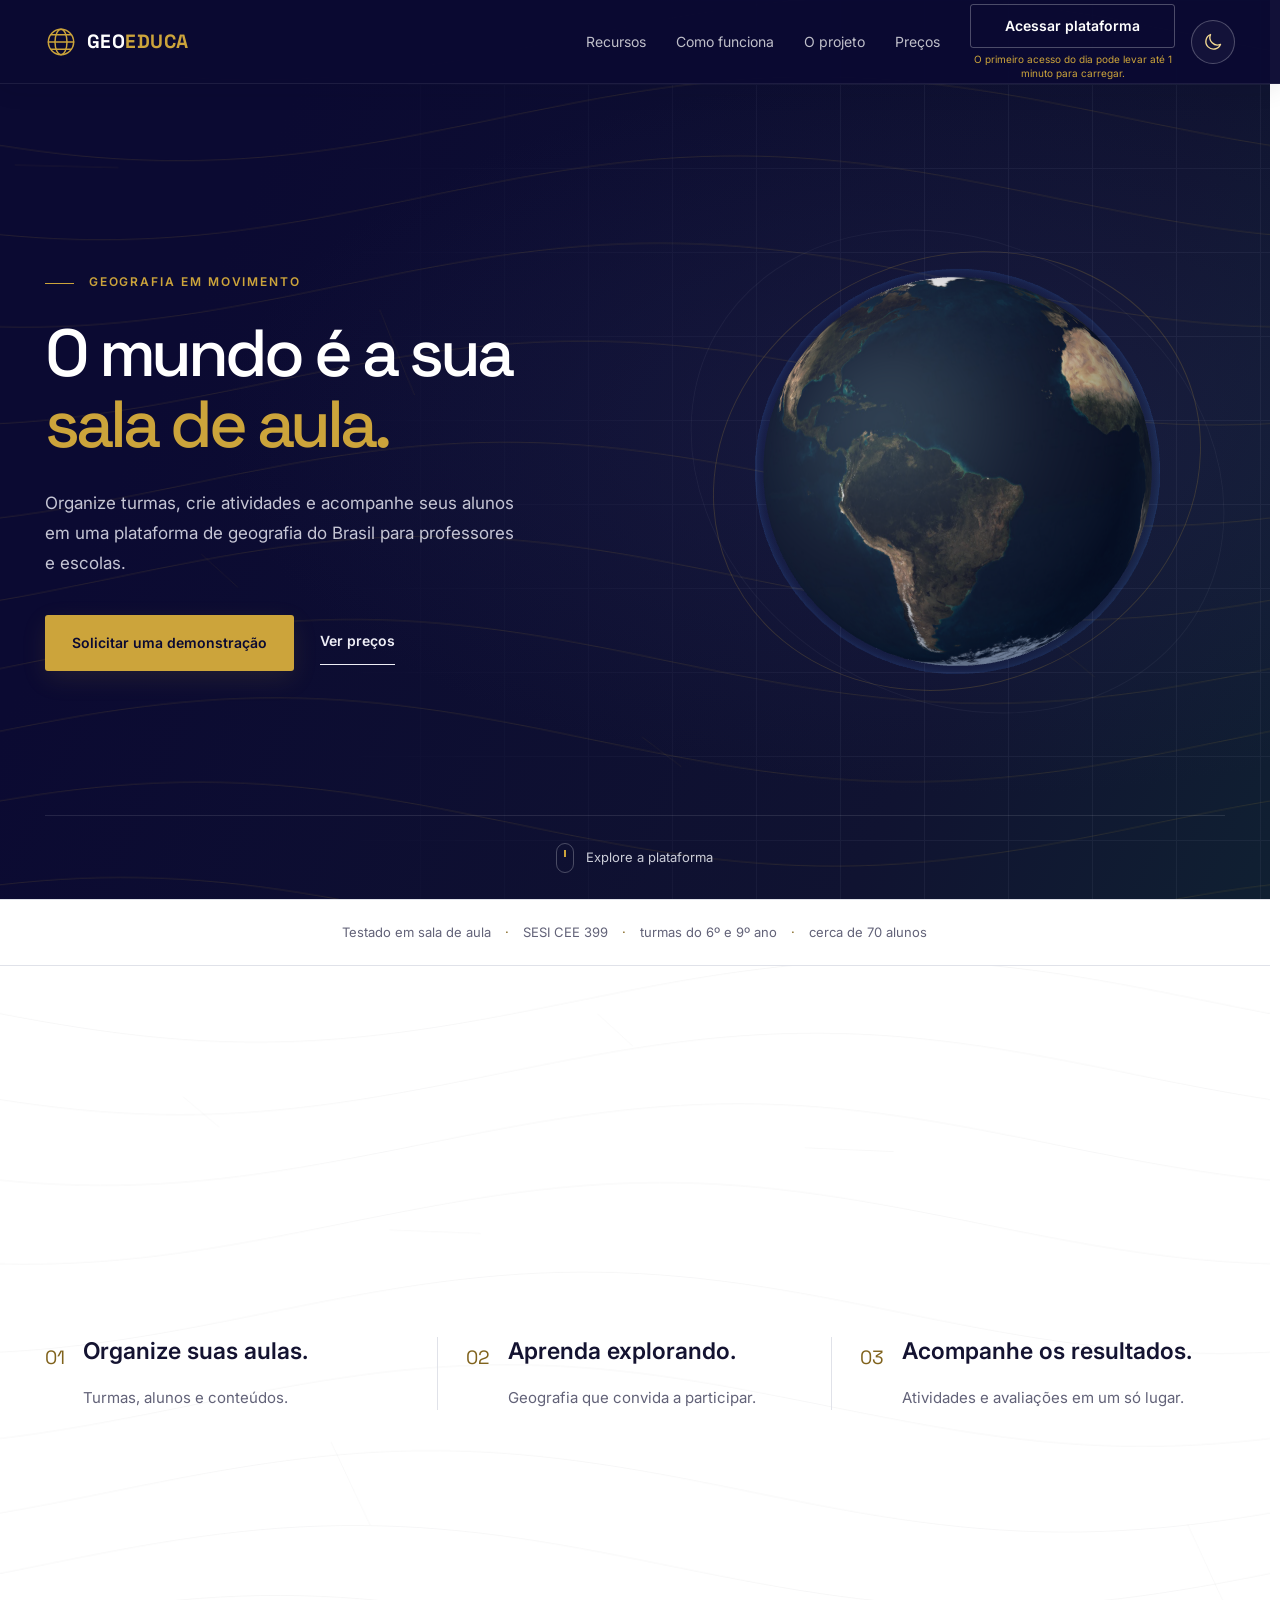
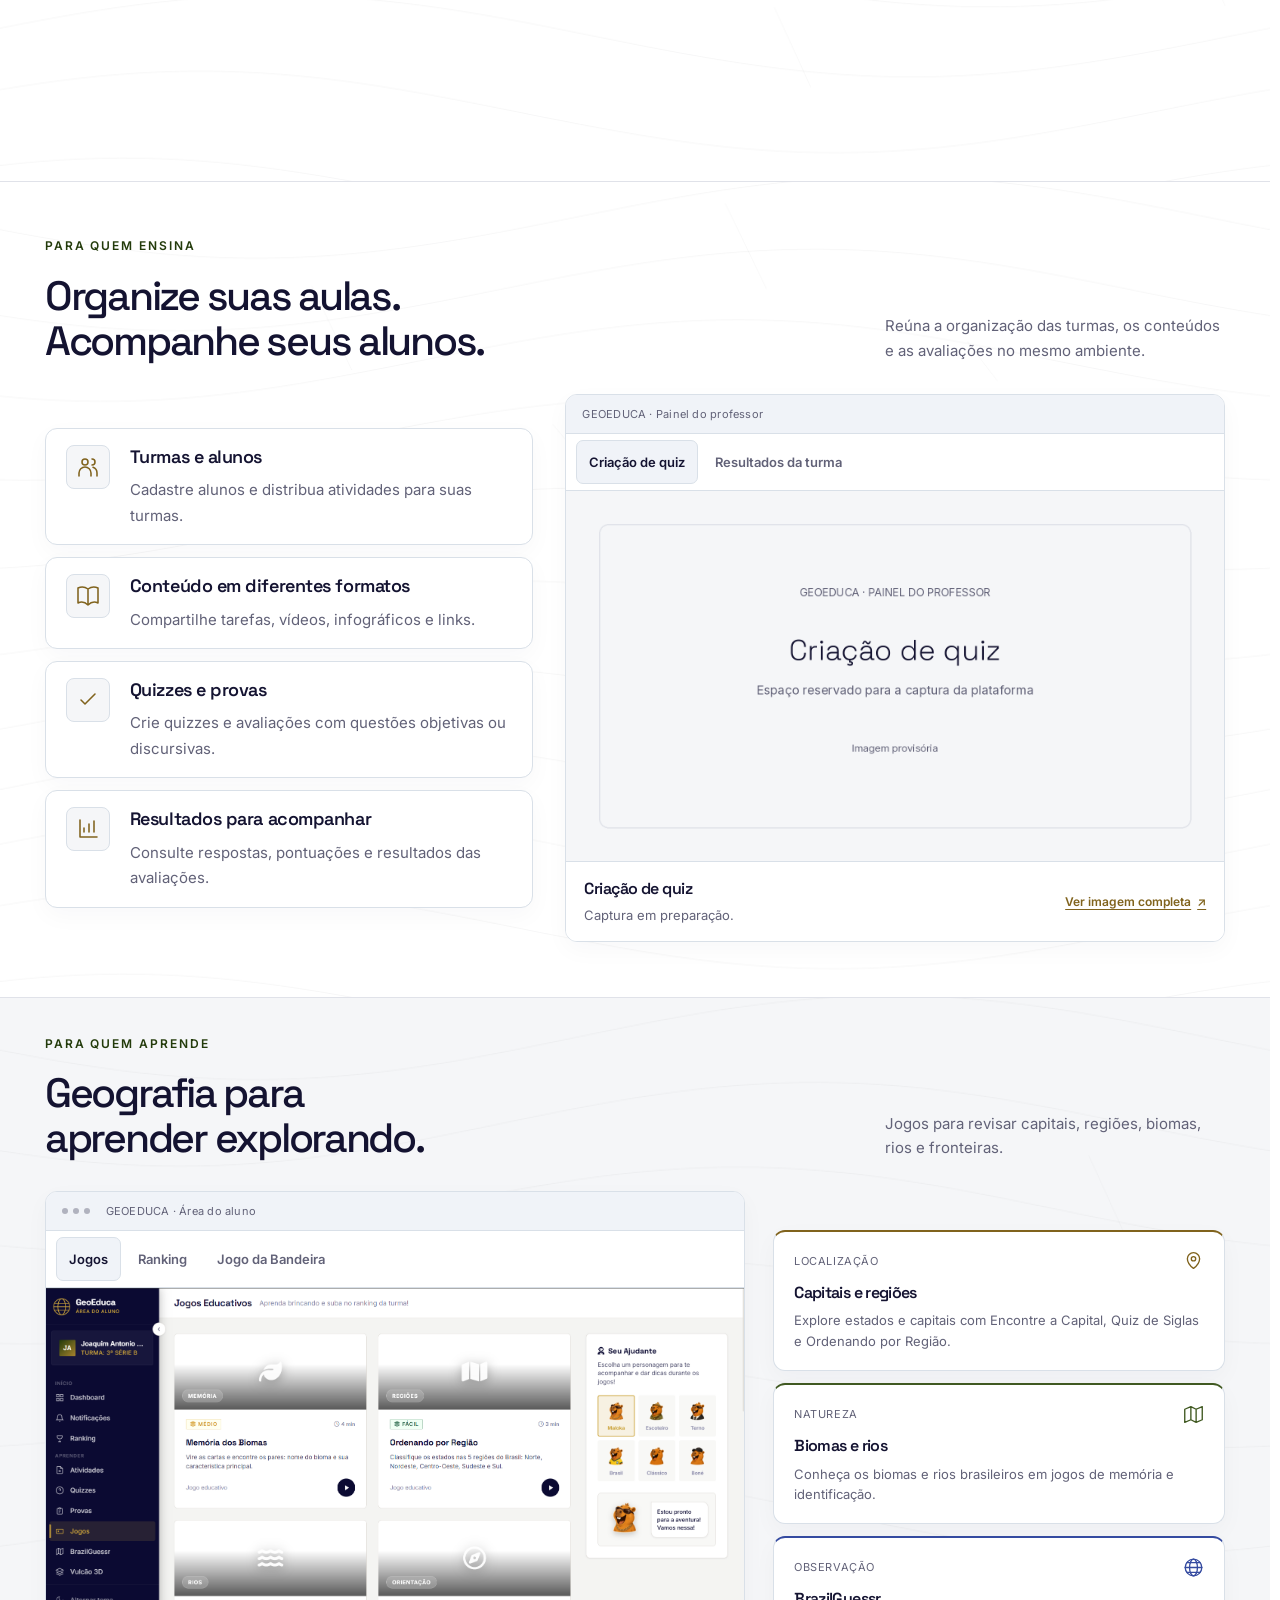
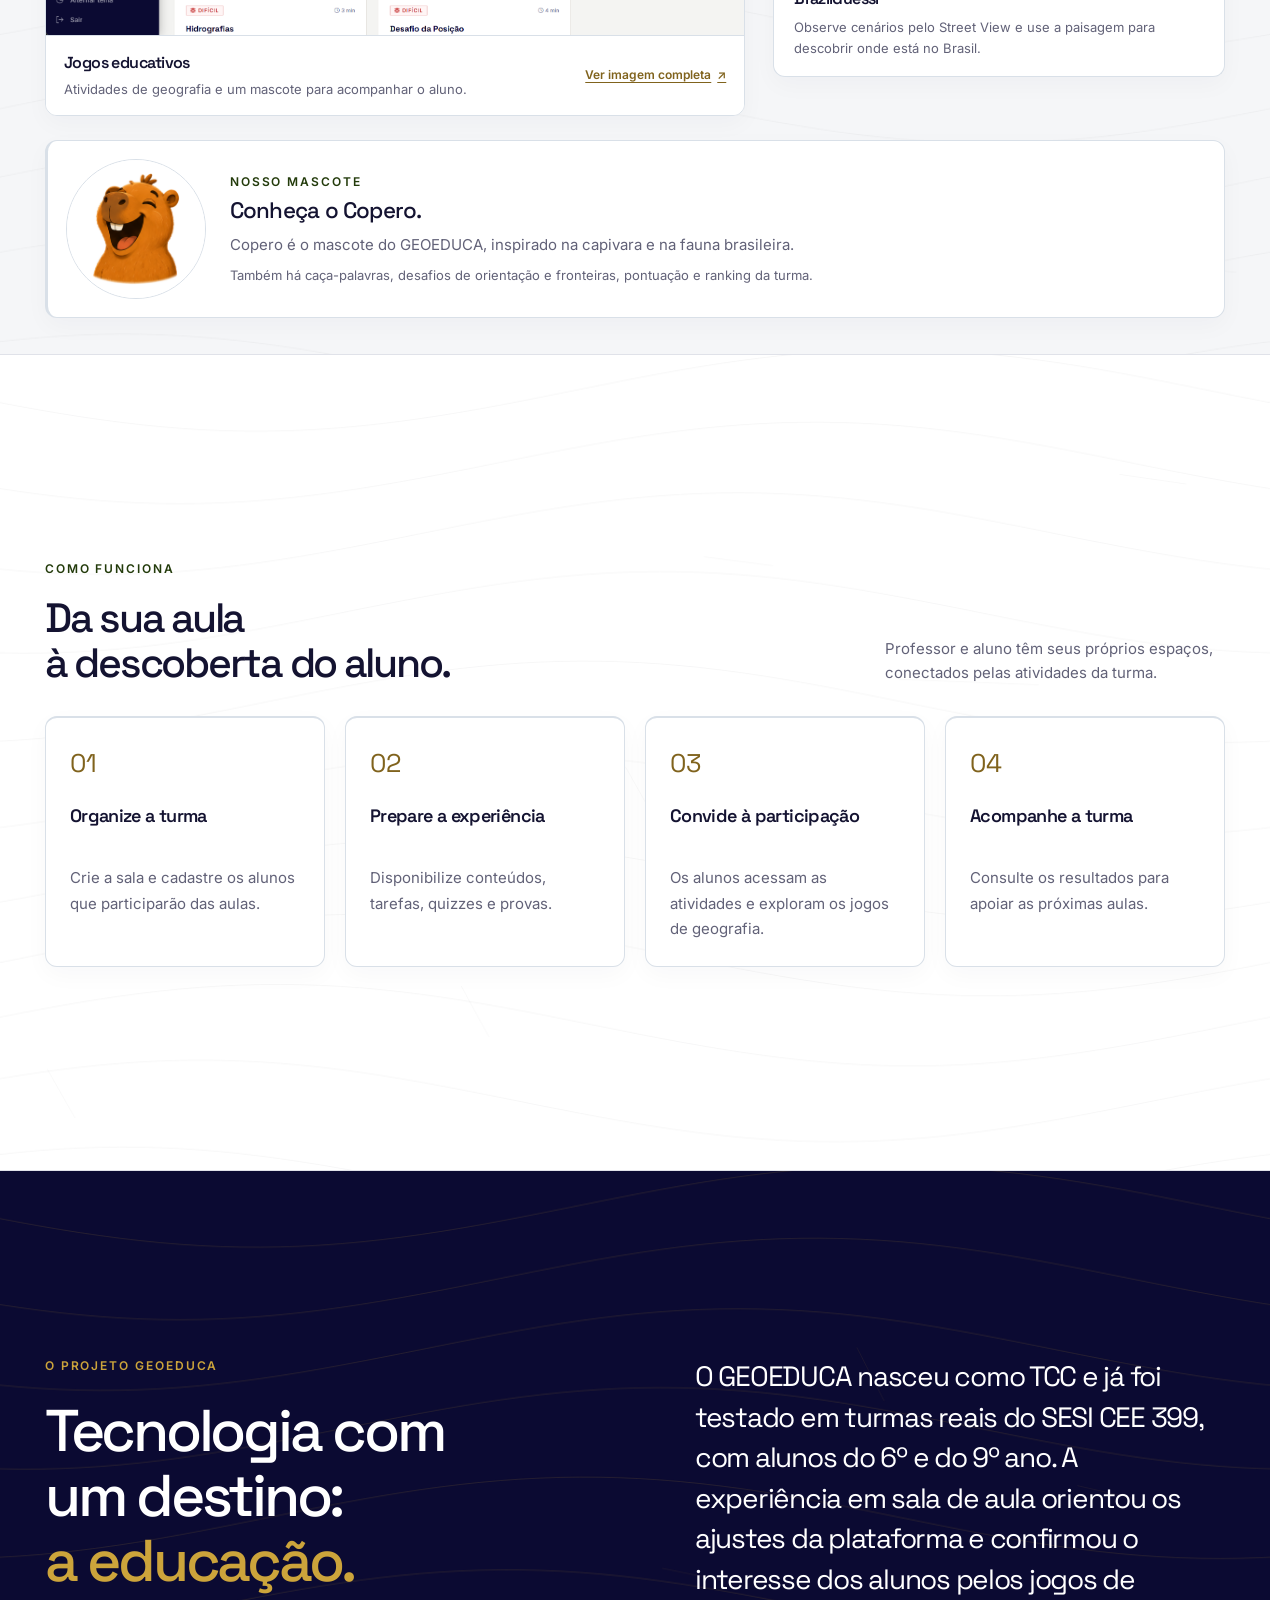
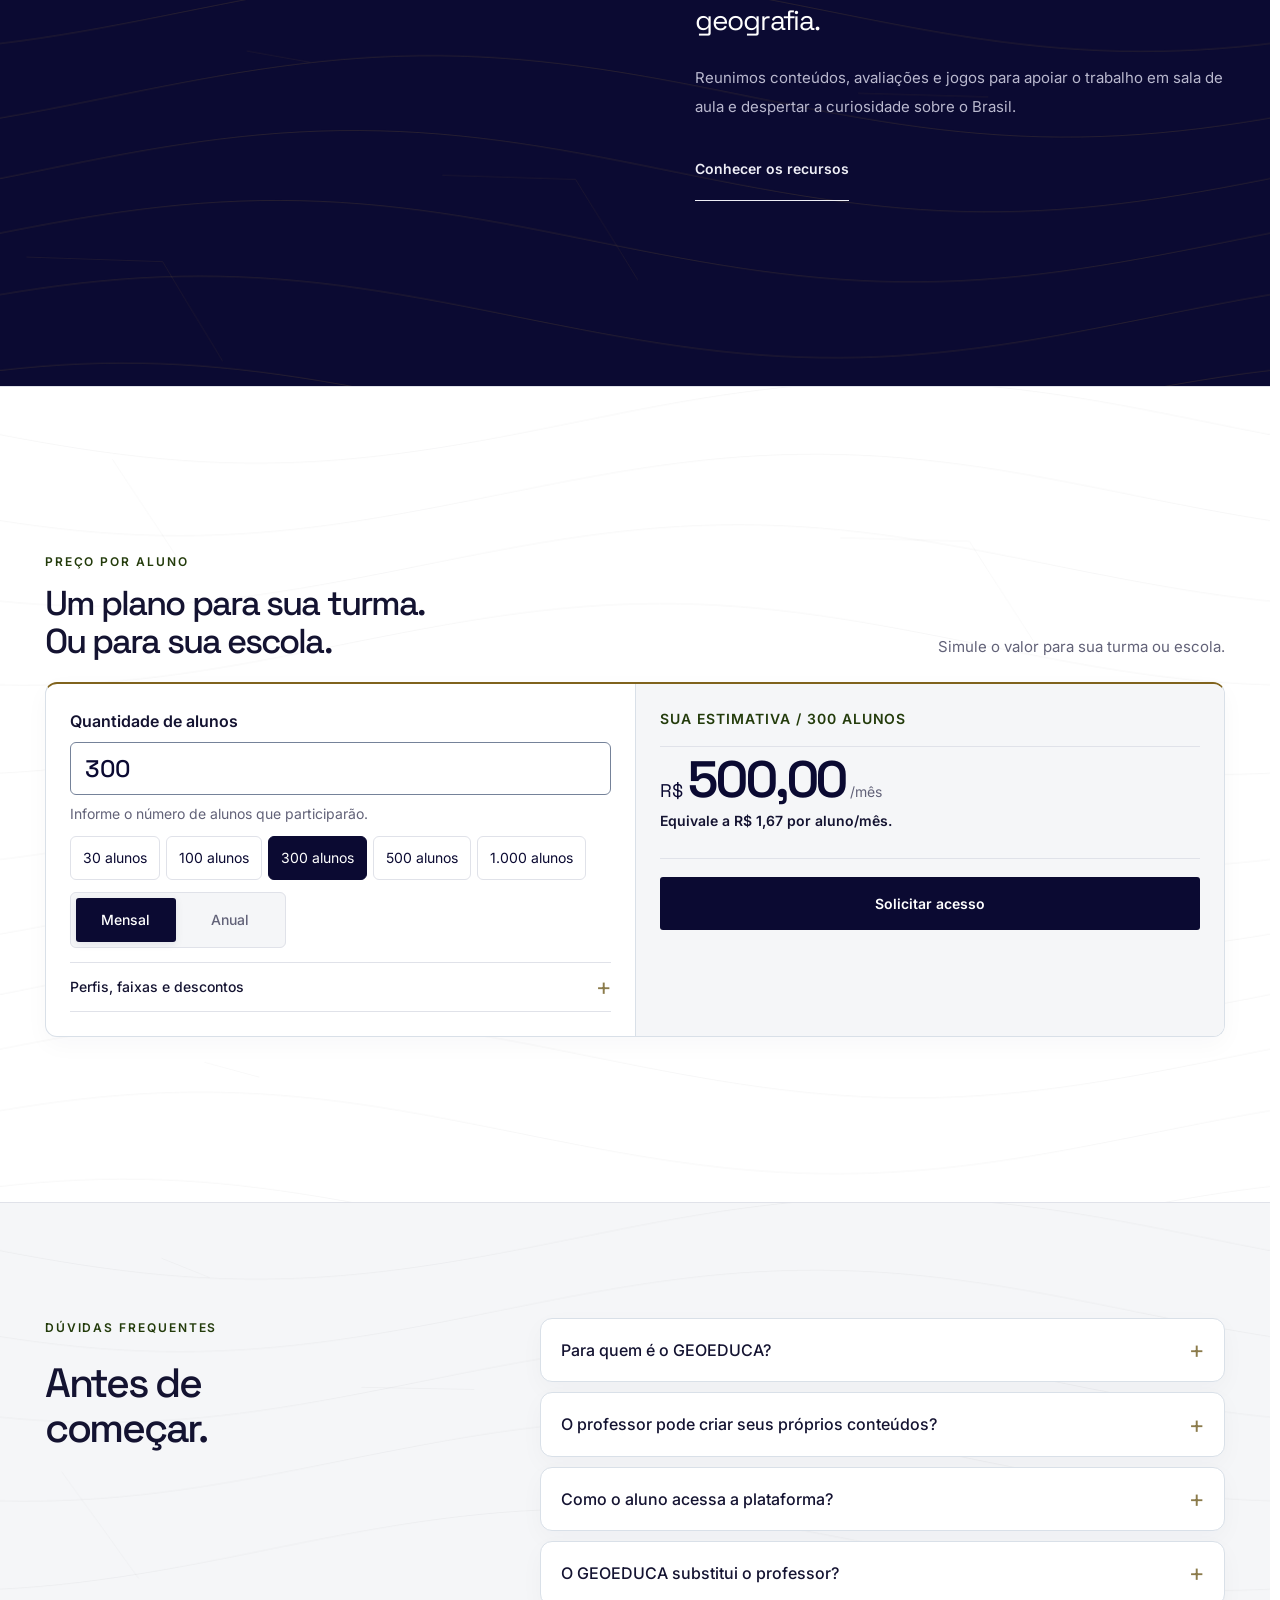
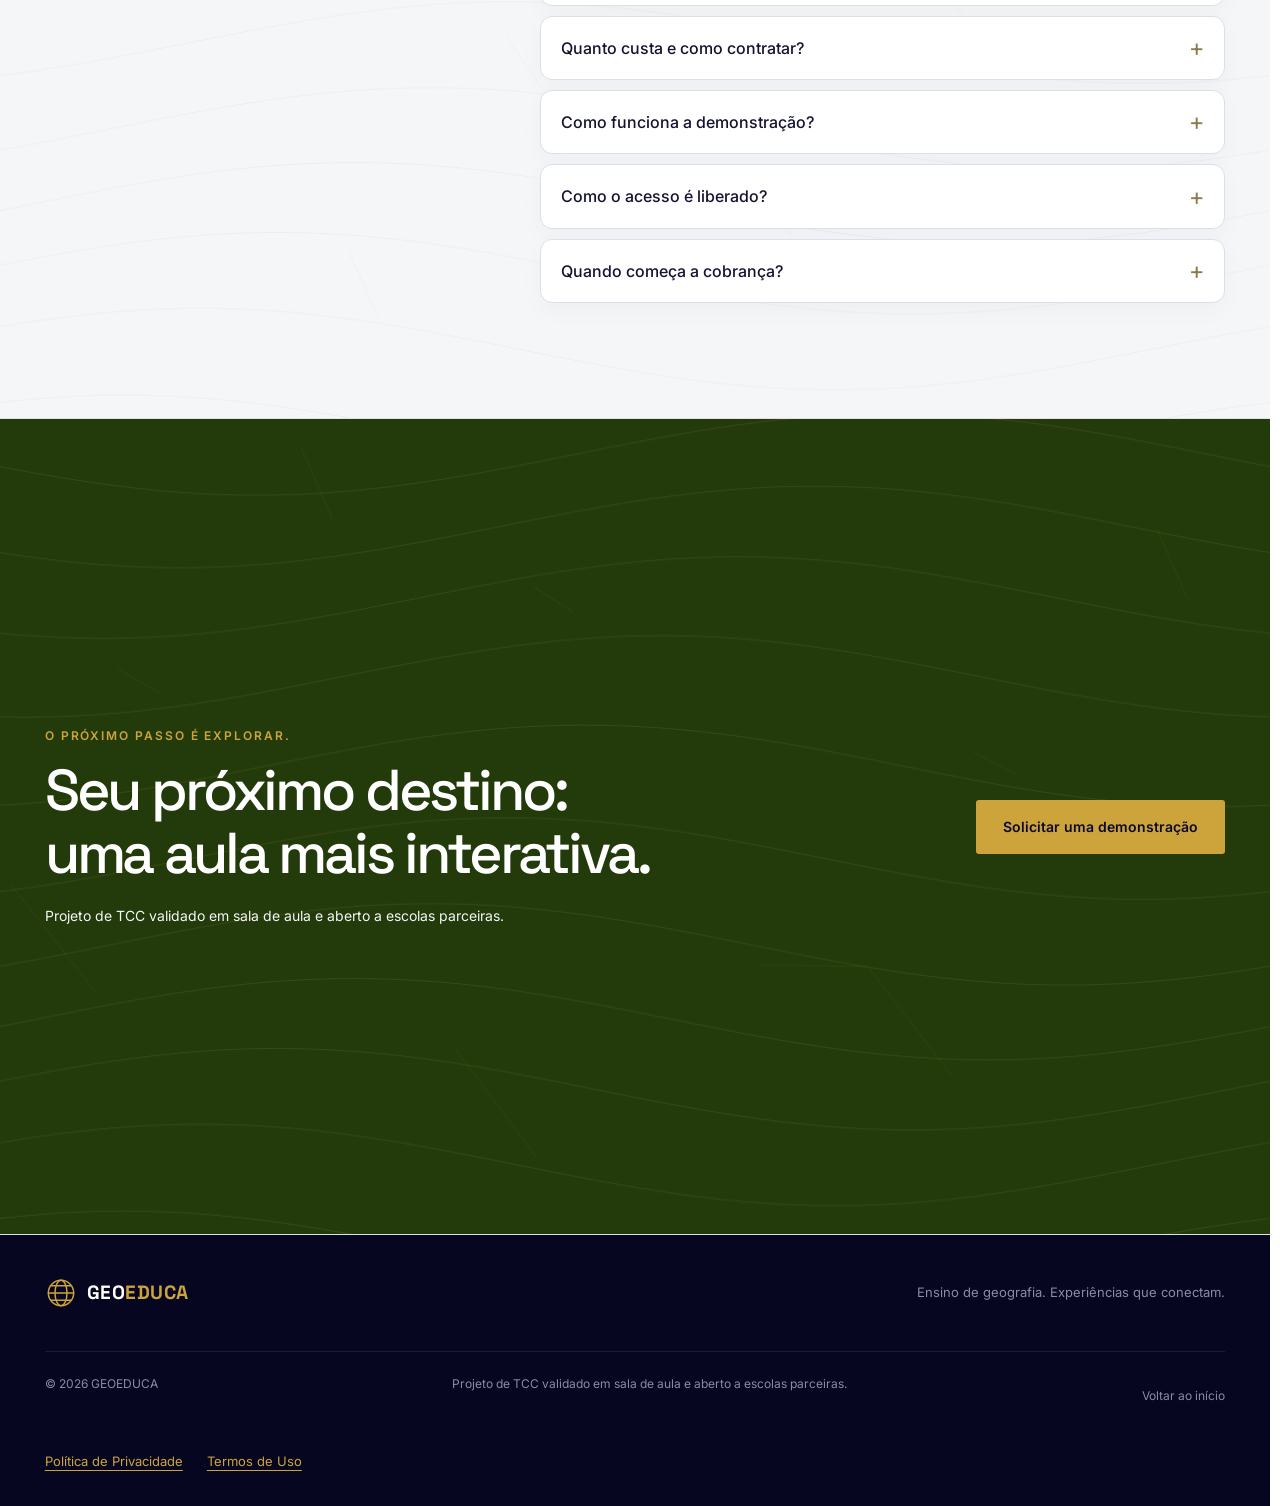
==== commit e44978ca: "Privacidade e Dados" ====
--- a/index.html
+++ b/index.html
@@ -4,17 +4,32 @@
   <meta charset="utf-8">
   <meta name="viewport" content="width=device-width, initial-scale=1, viewport-fit=cover">
   <meta name="theme-color" content="#0B0A32">
-  <meta name="description" content="Conheça o GEOEDUCA: atividades, quizzes, provas e jogos de geografia em uma plataforma para professores e alunos.">
-  <title>GEOEDUCA — Geografia em movimento</title>
+  <meta name="description" content="GEOEDUCA: atividades, quizzes e jogos de geografia do Brasil para professores e escolas. Projeto de TCC testado em sala de aula.">
+  <title>GEOEDUCA — Geografia do Brasil em movimento</title>
+  <link rel="canonical" href="https://geoeduca-theta.vercel.app/">
+  <meta property="og:type" content="website">
+  <meta property="og:locale" content="pt_BR">
+  <meta property="og:title" content="GEOEDUCA — Geografia do Brasil em movimento">
+  <meta property="og:description" content="Atividades, quizzes e jogos de geografia do Brasil para professores e escolas. Projeto de TCC testado em sala de aula.">
+  <meta property="og:image" content="https://geoeduca-theta.vercel.app/assets/og-geoeduca.png">
+  <meta property="og:image:width" content="1200">
+  <meta property="og:image:height" content="630">
+  <meta property="og:image:alt" content="GEOEDUCA: geografia do Brasil para aprender explorando">
+  <meta property="og:url" content="https://geoeduca-theta.vercel.app/">
+  <meta name="twitter:card" content="summary_large_image">
+  <meta name="twitter:title" content="GEOEDUCA — Geografia do Brasil em movimento">
+  <meta name="twitter:description" content="Atividades, quizzes e jogos de geografia do Brasil para professores e escolas.">
+  <meta name="twitter:image" content="https://geoeduca-theta.vercel.app/assets/og-geoeduca.png">
+  <meta name="twitter:image:alt" content="GEOEDUCA: geografia do Brasil para aprender explorando">
   <link rel="icon" href="assets/favicon.svg" type="image/svg+xml">
   <script src="theme.js"></script>
-  <link rel="stylesheet" href="styles.css?v=20261003-student-gallery">
+  <link rel="stylesheet" href="styles.css?v=20261004-validation-privacy">
   <script defer src="assets/vendor/three.min.js"></script>
   <script defer src="assets/vendor/gsap.min.js"></script>
   <script defer src="assets/vendor/ScrollTrigger.min.js"></script>
   <script defer src="assets/earth-data.js"></script>
   <script defer src="pricing.js"></script>
-  <script defer src="script.js?v=20261003-student-gallery"></script>
+  <script defer src="script.js?v=20261004-validation-privacy"></script>
   <script defer src="motion.js?v=20261003-student-gallery"></script>
   <script defer src="layout.js"></script>
 </head>
@@ -39,7 +54,7 @@
       <button class="menu-toggle" aria-controls="navigation" aria-expanded="false" aria-label="Abrir menu"><span></span><span></span></button>
       <nav id="navigation" aria-label="Navegação principal">
         <a href="#recursos">Recursos</a><a href="#como-funciona">Como funciona</a><a href="#projeto">O projeto</a><a href="#precos">Preços</a>
-        <a class="button button-small button-outline-light" href="https://geoeduca-uh27.onrender.com/" data-platform-link>Acessar plataforma</a>
+        <span class="platform-access"><a class="button button-small button-outline-light" href="https://geoeduca-uh27.onrender.com/" data-platform-link aria-describedby="platform-loading-note">Acessar plataforma</a><small id="platform-loading-note">O primeiro acesso do dia pode levar até 1 minuto para carregar.</small></span>
       </nav>
     </div>
     <div class="reading-progress" aria-hidden="true" hidden></div>
@@ -52,7 +67,7 @@
         <div class="hero-copy">
           <p class="eyebrow light"><span class="small-line"></span> GEOGRAFIA EM MOVIMENTO</p>
           <h1 id="hero-title">O mundo é a sua<br><span class="gold-text">sala de aula.</span></h1>
-          <p class="hero-description">Organize turmas, crie atividades e acompanhe seus alunos em uma plataforma de geografia para professores e escolas.</p>
+          <p class="hero-description">Organize turmas, crie atividades e acompanhe seus alunos em uma plataforma de geografia do Brasil para professores e escolas.</p>
           <div class="hero-actions"><a class="button button-gold" href="https://wa.me/5515996817066?text=Ol%C3%A1%2C%20gostaria%20de%20solicitar%20uma%20demonstra%C3%A7%C3%A3o%20do%20GEOEDUCA." data-request-kind="demo">Solicitar uma demonstração</a><a class="text-link light-link" href="#precos">Ver preços</a></div>
         </div>
         <div class="earth-scene" aria-label="Globo terrestre tridimensional cuja rotação acompanha a rolagem da página" role="img">
@@ -63,6 +78,8 @@
       </div>
       <div class="container hero-bottom"><div class="scroll-hint"><span class="scroll-track" aria-hidden="true"></span>Explore a plataforma</div></div>
     </section>
+
+    <div class="validation-band" aria-label="Validação em sala de aula"><p class="container validation-copy"><span>Testado em sala de aula</span><span class="validation-separator" aria-hidden="true">·</span><span>SESI CEE 399</span><span class="validation-separator" aria-hidden="true">·</span><span>turmas do 6º e 9º ano</span><span class="validation-separator" aria-hidden="true">·</span><span>cerca de 70 alunos</span></p></div>
 
     <section class="intro-band" id="visao-geral" aria-label="Áreas da plataforma"><div class="container intro-grid">
       <div><span class="number">01</span><p><strong>Organize suas aulas.</strong><span>Turmas, alunos e conteúdos.</span></p></div>
@@ -79,6 +96,23 @@
             <article class="resource-row reveal"><span class="icon-box"><svg class="icon"><use href="#i-book"/></svg></span><div><h3>Conteúdo em diferentes formatos</h3><p>Compartilhe tarefas, vídeos, infográficos e links.</p></div></article>
             <article class="resource-row reveal"><span class="icon-box"><svg class="icon"><use href="#i-check"/></svg></span><div><h3>Quizzes e provas</h3><p>Crie quizzes e avaliações com questões objetivas ou discursivas.</p></div></article>
             <article class="resource-row reveal"><span class="icon-box"><svg class="icon"><use href="#i-chart"/></svg></span><div><h3>Resultados para acompanhar</h3><p>Consulte respostas, pontuações e resultados das avaliações.</p></div></article>
+          </div>
+          <div class="platform-gallery teacher-gallery reveal" data-gallery-label="Telas do painel do professor" aria-label="Espaços reservados para capturas do painel do professor">
+            <div class="gallery-window"><span>GEOEDUCA · Painel do professor</span></div>
+            <div class="gallery-tabs" data-gallery-tabs hidden>
+              <button type="button" id="gallery-tab-teacher-quiz" aria-controls="gallery-teacher-quiz">Criação de quiz</button>
+              <button type="button" id="gallery-tab-teacher-results" aria-controls="gallery-teacher-results">Resultados da turma</button>
+            </div>
+            <div class="gallery-stage">
+              <figure id="gallery-teacher-quiz" data-gallery-panel>
+                <a class="gallery-image-link" href="assets/screenshots/professor-quiz.png" target="_blank" rel="noopener" aria-label="Ver imagem completa de Criação de quiz, em uma nova guia"><img class="gallery-image" src="assets/screenshots/professor-quiz.png" alt="Espaço reservado para a captura da criação de quiz no painel do professor" width="1600" height="900" loading="lazy" decoding="async"></a>
+                <figcaption><div><h3>Criação de quiz</h3><p>Captura em preparação.</p></div><a href="assets/screenshots/professor-quiz.png" target="_blank" rel="noopener" aria-label="Ver imagem completa de Criação de quiz, em uma nova guia">Ver imagem completa <span aria-hidden="true">↗</span></a></figcaption>
+              </figure>
+              <figure id="gallery-teacher-results" data-gallery-panel>
+                <a class="gallery-image-link" href="assets/screenshots/professor-resultados.png" target="_blank" rel="noopener" aria-label="Ver imagem completa de Resultados da turma, em uma nova guia"><img class="gallery-image" src="assets/screenshots/professor-resultados.png" alt="Espaço reservado para a captura dos resultados da turma no painel do professor" width="1600" height="900" loading="lazy" decoding="async"></a>
+                <figcaption><div><h3>Resultados da turma</h3><p>Captura em preparação.</p></div><a href="assets/screenshots/professor-resultados.png" target="_blank" rel="noopener" aria-label="Ver imagem completa de Resultados da turma, em uma nova guia">Ver imagem completa <span aria-hidden="true">↗</span></a></figcaption>
+              </figure>
+            </div>
           </div>
         </div>
       </div>
@@ -128,42 +162,29 @@
 
     <section class="project-section section" id="projeto" aria-labelledby="project-title"><div class="container project-layout">
       <div class="project-heading reveal"><p class="eyebrow light">O PROJETO GEOEDUCA</p><h2 id="project-title">Tecnologia com<br>um destino:<br><span class="gold-text">a educação.</span></h2></div>
-      <div class="project-copy reveal"><p class="large-copy">O GEOEDUCA nasceu como um projeto de TCC para aproximar o ensino de geografia das possibilidades da tecnologia.</p><p>Reunimos conteúdos, avaliações e jogos para apoiar o trabalho em sala de aula e despertar a curiosidade sobre o Brasil.</p><a class="text-link light-link" href="#recursos">Conhecer os recursos</a></div>
+      <div class="project-copy reveal"><p class="large-copy">O GEOEDUCA nasceu como TCC e já foi testado em turmas reais do SESI CEE 399, com alunos do 6º e do 9º ano. A experiência em sala de aula orientou os ajustes da plataforma e confirmou o interesse dos alunos pelos jogos de geografia.</p><p>Reunimos conteúdos, avaliações e jogos para apoiar o trabalho em sala de aula e despertar a curiosidade sobre o Brasil.</p><a class="text-link light-link" href="#recursos">Conhecer os recursos</a></div>
     </div></section>
 
     <section class="section pricing-section" id="precos" aria-labelledby="pricing-title"><div class="container">
-      <div class="section-heading reveal"><div><p class="eyebrow">PREÇO POR ALUNO</p><h2 id="pricing-title">Um plano para sua turma.<br>Ou para sua escola.</h2></div><p>A mesma regra para professores e escolas: desconto progressivo por quantidade e 12 meses pelo valor de 10 na assinatura anual.</p></div>
+      <div class="section-heading reveal"><div><p class="eyebrow">PREÇO POR ALUNO</p><h2 id="pricing-title">Um plano para sua turma.<br>Ou para sua escola.</h2></div><p>Simule o valor para sua turma ou escola.</p></div>
       <div class="pricing-calculator reveal" aria-label="Simulador de assinatura">
         <div class="calculator-controls">
           <div class="student-field">
             <label for="student-count">Quantidade de alunos</label>
             <input id="student-count" name="students" type="number" min="1" step="1" inputmode="numeric" value="300" readonly aria-describedby="student-help student-error">
-            <p id="student-help">Simule até 1.000 alunos. Acima disso, proposta personalizada.</p>
+            <p id="student-help">Informe o número de alunos que participarão.</p>
             <p id="student-error" class="field-error" role="alert" hidden>Informe uma quantidade inteira de alunos, maior que zero.</p>
           </div>
           <div class="quantity-presets" aria-label="Quantidades de exemplo">
             <button type="button" data-student-preset="30">30 alunos</button><button type="button" data-student-preset="100">100 alunos</button><button type="button" data-student-preset="300" aria-pressed="true">300 alunos</button><button type="button" data-student-preset="500">500 alunos</button><button type="button" data-student-preset="1000">1.000 alunos</button>
           </div>
           <div class="billing-row"><fieldset class="billing-switch"><legend class="sr-only">Período de cobrança</legend><label><input type="radio" name="billing-period" value="monthly" checked><span>Mensal</span></label><label><input type="radio" name="billing-period" value="annual"><span>Anual</span></label></fieldset>
-          <p class="annual-badge">16,7% de economia no anual</p></div>
+          </div>
+      <details class="pricing-rules"><summary>Perfis, faixas e descontos<span aria-hidden="true">+</span></summary>
+        <div class="pricing-rules-copy">          <p class="annual-badge">16,7% de economia no anual</p>
           <label class="launch-option" for="launch-promotion"><input id="launch-promotion" type="checkbox" aria-describedby="launch-help"><span>Aplicar promoção de lançamento</span></label>
           <p id="launch-help">10% nas três primeiras mensalidades, respeitando o mínimo de R$ 29,90/mês. Exclusiva do mensal; não acumula com o anual.</p>
-      <details class="pricing-rules"><summary>Perfis, faixas e descontos<span aria-hidden="true">+</span></summary>
-        <div class="pricing-rules-copy"><p>Os professores participantes estão incluídos no contrato da escola. Cada aluno conta uma vez no contrato, mesmo em várias turmas. Primeiros 100 alunos: R$ 2,00 por aluno/mês. Do 101º ao 300º: R$ 1,50 por aluno/mês. Do 301º ao 1.000º: R$ 1,20 por aluno/mês. Cada valor se aplica apenas aos alunos da respectiva faixa; a mensalidade mínima é R$ 29,90 e o mínimo anual é R$ 299,00.</p><p>No anual, a quantidade é definida no contrato e o pagamento antecipado corresponde a 10 mensalidades regulares por 12 meses de acesso. A promoção de lançamento dá 10% nas três primeiras mensalidades, respeitando o mínimo mensal, e não acumula com o anual.</p></div>
-      </details>
-          <noscript><p class="calculator-noscript">Ative o JavaScript para simular outra quantidade ou período. O exemplo exibido corresponde a 300 alunos no mensal, sem promoção.</p></noscript>
-        </div>
-        <div class="calculator-result">
-          <p class="eyebrow" data-quote-title>SUA ESTIMATIVA / 300 ALUNOS</p>
-          <div class="plan-price" aria-live="polite" aria-atomic="true">
-            <p class="price-amount"><span class="price-currency" data-price-currency>R$</span><span data-price-amount>500,00</span><span class="price-period" data-price-period>/mês</span></p>
-            <p class="price-per-student" data-price-per-student>Equivale a R$ 1,67 por aluno/mês.</p>
-            <p class="price-caption" data-price-caption>Ou R$ 5.000,00 por ano, pago antecipadamente.</p>
-            <p class="price-saving" data-price-saving>Economia de R$ 1.000,00 ao escolher o anual.</p>
-          </div>
-          <a class="button button-navy" href="https://wa.me/5515996817066?text=Ol%C3%A1%2C%20gostaria%20de%20solicitar%20acesso%20ao%20GEOEDUCA%20e%20conversar%20sobre%20o%20plano%20para%20minha%20turma%20ou%20escola." data-request-kind="access">Solicitar acesso</a>
-          <p class="calculator-disclaimer">O valor apresentado é uma estimativa. Solicite acesso para conhecer a plataforma e combinar as condições de contratação.</p>
-          <details class="quote-details"><summary>Ver composição do preço<span aria-hidden="true">+</span></summary><div data-price-breakdown>
+<p>Simule até 1.000 alunos. Acima disso, proposta personalizada.</p><p>Os professores participantes estão incluídos no contrato da escola. Cada aluno conta uma vez no contrato, mesmo em várias turmas. Primeiros 100 alunos: R$ 2,00 por aluno/mês. Do 101º ao 300º: R$ 1,50 por aluno/mês. Do 301º ao 1.000º: R$ 1,20 por aluno/mês. Cada valor se aplica apenas aos alunos da respectiva faixa; a mensalidade mínima é R$ 29,90 e o mínimo anual é R$ 299,00.</p><p>No anual, a quantidade é definida no contrato e o pagamento antecipado corresponde a 10 mensalidades regulares por 12 meses de acesso. A promoção de lançamento dá 10% nas três primeiras mensalidades, respeitando o mínimo mensal, e não acumula com o anual.</p>            <p class="price-caption" data-price-caption>Ou R$ 5.000,00 por ano, pago antecipadamente.</p>            <p class="price-saving" data-price-saving>Economia de R$ 1.000,00 ao escolher o anual.</p>          <p class="calculator-disclaimer">O valor apresentado é uma estimativa. Solicite acesso para conhecer a plataforma e combinar as condições de contratação.</p>          <div class="quote-details"><div data-price-breakdown>
             <table class="tier-table"><caption>Composição da mensalidade regular</caption><colgroup><col><col class="tier-total-column"></colgroup><thead><tr><th scope="col">Faixa de alunos</th><th scope="col">Subtotal</th></tr></thead><tbody>
               <tr data-tier="0"><th scope="row"><span data-tier-label>100 alunos × R$ 2,00</span></th><td data-tier-total>R$ 200,00</td></tr>
               <tr data-tier="1"><th scope="row"><span data-tier-label>200 alunos × R$ 1,50</span></th><td data-tier-total>R$ 300,00</td></tr>
@@ -171,7 +192,21 @@
               <tr data-minimum-adjustment hidden><th scope="row">Ajuste para a mensalidade mínima</th><td data-minimum-total>R$ 0,00</td></tr>
             </tbody><tfoot><tr><th scope="row">Mensalidade regular</th><td data-regular-total>R$ 500,00</td></tr></tfoot></table>
           </div>
-          </details>
+          </div></div>
+      </details>
+          <noscript><p class="calculator-noscript">Ative o JavaScript para simular outra quantidade ou período. O exemplo exibido corresponde a 300 alunos no mensal, sem promoção.</p></noscript>
+        </div>
+        <div class="calculator-result">
+          <p class="eyebrow" data-quote-title>SUA ESTIMATIVA / 300 ALUNOS</p>
+          <div class="plan-price" aria-live="polite" aria-atomic="true">
+            <p class="price-amount"><span class="price-currency" data-price-currency>R$</span><span data-price-amount>500,00</span><span class="price-period" data-price-period>/mês</span></p>
+            <p class="price-per-student" data-price-per-student>Equivale a R$ 1,67 por aluno/mês.</p>
+
+
+          </div>
+          <a class="button button-navy" href="https://wa.me/5515996817066?text=Ol%C3%A1%2C%20gostaria%20de%20solicitar%20acesso%20ao%20GEOEDUCA%20e%20conversar%20sobre%20o%20plano%20para%20minha%20turma%20ou%20escola." data-request-kind="access">Solicitar acesso</a>
+
+
         </div>
       </div>
     </div></section>
@@ -187,9 +222,9 @@
       <details><summary>Quando começa a cobrança?<span aria-hidden="true">+</span></summary><p>O início da cobrança, a forma de pagamento e as condições de contratação são combinados diretamente antes da liberação. Enviar uma solicitação não gera cobrança automática.</p></details>
     </div></div></section>
 
-    <section class="closing-section" id="explorar"><div class="container closing-inner reveal"><div><p class="eyebrow light">O PRÓXIMO PASSO É EXPLORAR.</p><h2>Seu próximo destino:<br>uma aula mais interativa.</h2></div><a class="button button-gold" href="https://wa.me/5515996817066?text=Ol%C3%A1%2C%20gostaria%20de%20solicitar%20uma%20demonstra%C3%A7%C3%A3o%20do%20GEOEDUCA." data-request-kind="demo">Solicitar uma demonstração</a></div></section>
+    <section class="closing-section" id="explorar"><div class="container closing-inner reveal"><div><p class="eyebrow light">O PRÓXIMO PASSO É EXPLORAR.</p><h2>Seu próximo destino:<br>uma aula mais interativa.</h2><p class="closing-note">Projeto de TCC validado em sala de aula e aberto a escolas parceiras.</p></div><a class="button button-gold" href="https://wa.me/5515996817066?text=Ol%C3%A1%2C%20gostaria%20de%20solicitar%20uma%20demonstra%C3%A7%C3%A3o%20do%20GEOEDUCA." data-request-kind="demo">Solicitar uma demonstração</a></div></section>
   </main>
-  <footer><div class="container footer-top"><a class="brand" href="#inicio"><svg class="icon brand-icon"><use href="#i-globe"/></svg><span>GEO<span class="brand-accent">EDUCA</span></span></a><p>Ensino de geografia. Experiências que conectam.</p></div><div class="container footer-bottom"><span>© <span id="year">2026</span> GEOEDUCA</span><span>Projeto educacional desenvolvido como TCC.</span><a href="#inicio">Voltar ao início</a></div></footer>
+  <footer><div class="container footer-top"><a class="brand" href="#inicio"><svg class="icon brand-icon"><use href="#i-globe"/></svg><span>GEO<span class="brand-accent">EDUCA</span></span></a><p>Ensino de geografia. Experiências que conectam.</p></div><div class="container footer-bottom"><span>© <span id="year">2026</span> GEOEDUCA</span><span>Projeto de TCC validado em sala de aula e aberto a escolas parceiras.</span><a href="#inicio">Voltar ao início</a></div><div class="container footer-legal"><a href="privacidade.html">Política de Privacidade</a><a href="termos.html">Termos de Uso</a></div></footer>
   <dialog class="request-dialog" id="request-dialog" aria-labelledby="request-title" aria-describedby="request-description">
     <div class="request-heading"><h2 id="request-title">Solicitar acesso</h2><button class="request-close" type="button" aria-label="Fechar formulário"><svg class="icon" viewBox="0 0 24 24" aria-hidden="true"><path d="m6 6 12 12M18 6 6 18"/></svg></button></div>
     <p id="request-description">Informe seus dados para conversar sobre o GEOEDUCA e combinar as condições de acesso.</p>
--- a/styles.css
+++ b/styles.css
@@ -3180,3 +3180,56 @@
   .gallery-window{gap:12px;padding-inline:12px}
   .student-showcase-layout .game-card{padding:18px 20px}
 }
+
+/* Validação, painel do professor e documentos: mesma paleta e componentes. */
+.validation-band{padding-block:22px;background:var(--surface);border-bottom:1px solid var(--border)}
+.validation-copy{display:flex;flex-wrap:wrap;align-items:center;justify-content:center;gap:8px 14px;color:var(--muted);font-size:.8125rem;line-height:1.6;text-align:center}
+.validation-separator{color:var(--card-accent)}
+.platform-access{display:grid;gap:4px;max-width:205px;flex-shrink:0}
+.platform-access small{display:block;color:var(--gold);font-size:.625rem;line-height:1.4;text-align:center}
+.platform-access small[hidden]{display:none}
+.teacher-layout{grid-template-columns:minmax(0,1fr) minmax(0,1.35fr);gap:32px;align-items:center}
+.resources .resource-list{grid-template-columns:minmax(0,1fr);gap:12px}
+.resources .resource-row,.resources .resource-row:first-child,.resources .resource-row:last-child{padding:16px 20px}
+.resources .resource-row h3{min-height:0}
+.pricing-rules-copy .launch-option{margin-top:16px}
+.pricing-rules-copy .quote-details{margin-top:20px;border-top:1px solid var(--card-border);padding-top:16px}
+.pricing-rules-copy .calculator-disclaimer{margin-block:16px;color:var(--muted)}
+.closing-note{max-width:540px;margin-top:20px;color:var(--paper);font-size:.875rem;line-height:1.6}
+[data-theme=dark] .closing-note{color:var(--ink)}
+.footer-legal{display:flex;flex-wrap:wrap;gap:8px 24px;padding-block:0 22px;color:var(--gold)}
+.footer-legal a{display:inline-flex;align-items:center;min-height:44px;text-decoration:underline;text-underline-offset:4px}
+.legal-page .header-inner{justify-content:flex-start}
+.legal-back{order:1;display:inline-flex;align-items:center;min-height:44px;color:var(--gold);font-size:.875rem}
+.legal-main{max-width:900px;padding-top:calc(var(--header) + 56px);padding-bottom:64px}
+.legal-document h1{font-size:clamp(2.25rem,5vw,3.4rem);letter-spacing:-.055em}
+.legal-document h2{margin-top:32px;margin-bottom:12px;font-size:1.35rem;line-height:1.35;letter-spacing:-.025em}
+.legal-document p,.legal-document ul{margin-block:12px;color:var(--muted)}
+.legal-document li+li{margin-top:8px}
+.legal-document a{color:var(--card-accent);text-decoration:underline;text-underline-offset:4px;overflow-wrap:anywhere}
+.legal-status{padding:16px 20px;border:1px solid var(--card-border);border-radius:var(--card-radius);background:var(--surface-raised)}
+.legal-document .legal-pending{color:var(--ink);font-weight:600;overflow-wrap:anywhere}
+.legal-document .legal-sources{margin-top:40px;padding-top:20px;border-top:1px solid var(--border);font-size:.8125rem}
+.legal-page footer .footer-bottom{flex-wrap:wrap}
+@media(min-width:1101px) and (max-height:850px){
+  .resources .section-heading{margin-bottom:24px}
+  .resources .resource-row{gap:16px}
+  .resources .resource-row p{font-size:.8125rem}
+}
+@media(max-width:1100px){
+  .teacher-layout{grid-template-columns:minmax(0,1fr);gap:24px}
+  .resources .resource-list{grid-template-columns:repeat(2,minmax(0,1fr))}
+  .platform-access{max-width:none;margin-top:8px}
+  .platform-access small{text-align:left;font-size:.75rem}
+  .platform-access .button{margin-top:0}
+}
+@media(max-width:700px){
+  .validation-copy{flex-direction:column;gap:4px}
+  .validation-separator{display:none}
+  .resources .resource-list{grid-template-columns:minmax(0,1fr)}
+  .legal-main{padding-top:calc(var(--header) + 32px);padding-bottom:40px}
+  .legal-page .brand{font-size:1rem}
+  .legal-page .brand-icon{width:24px;height:24px}
+  .legal-back{font-size:.75rem}
+  .footer-bottom{flex-wrap:wrap}
+}
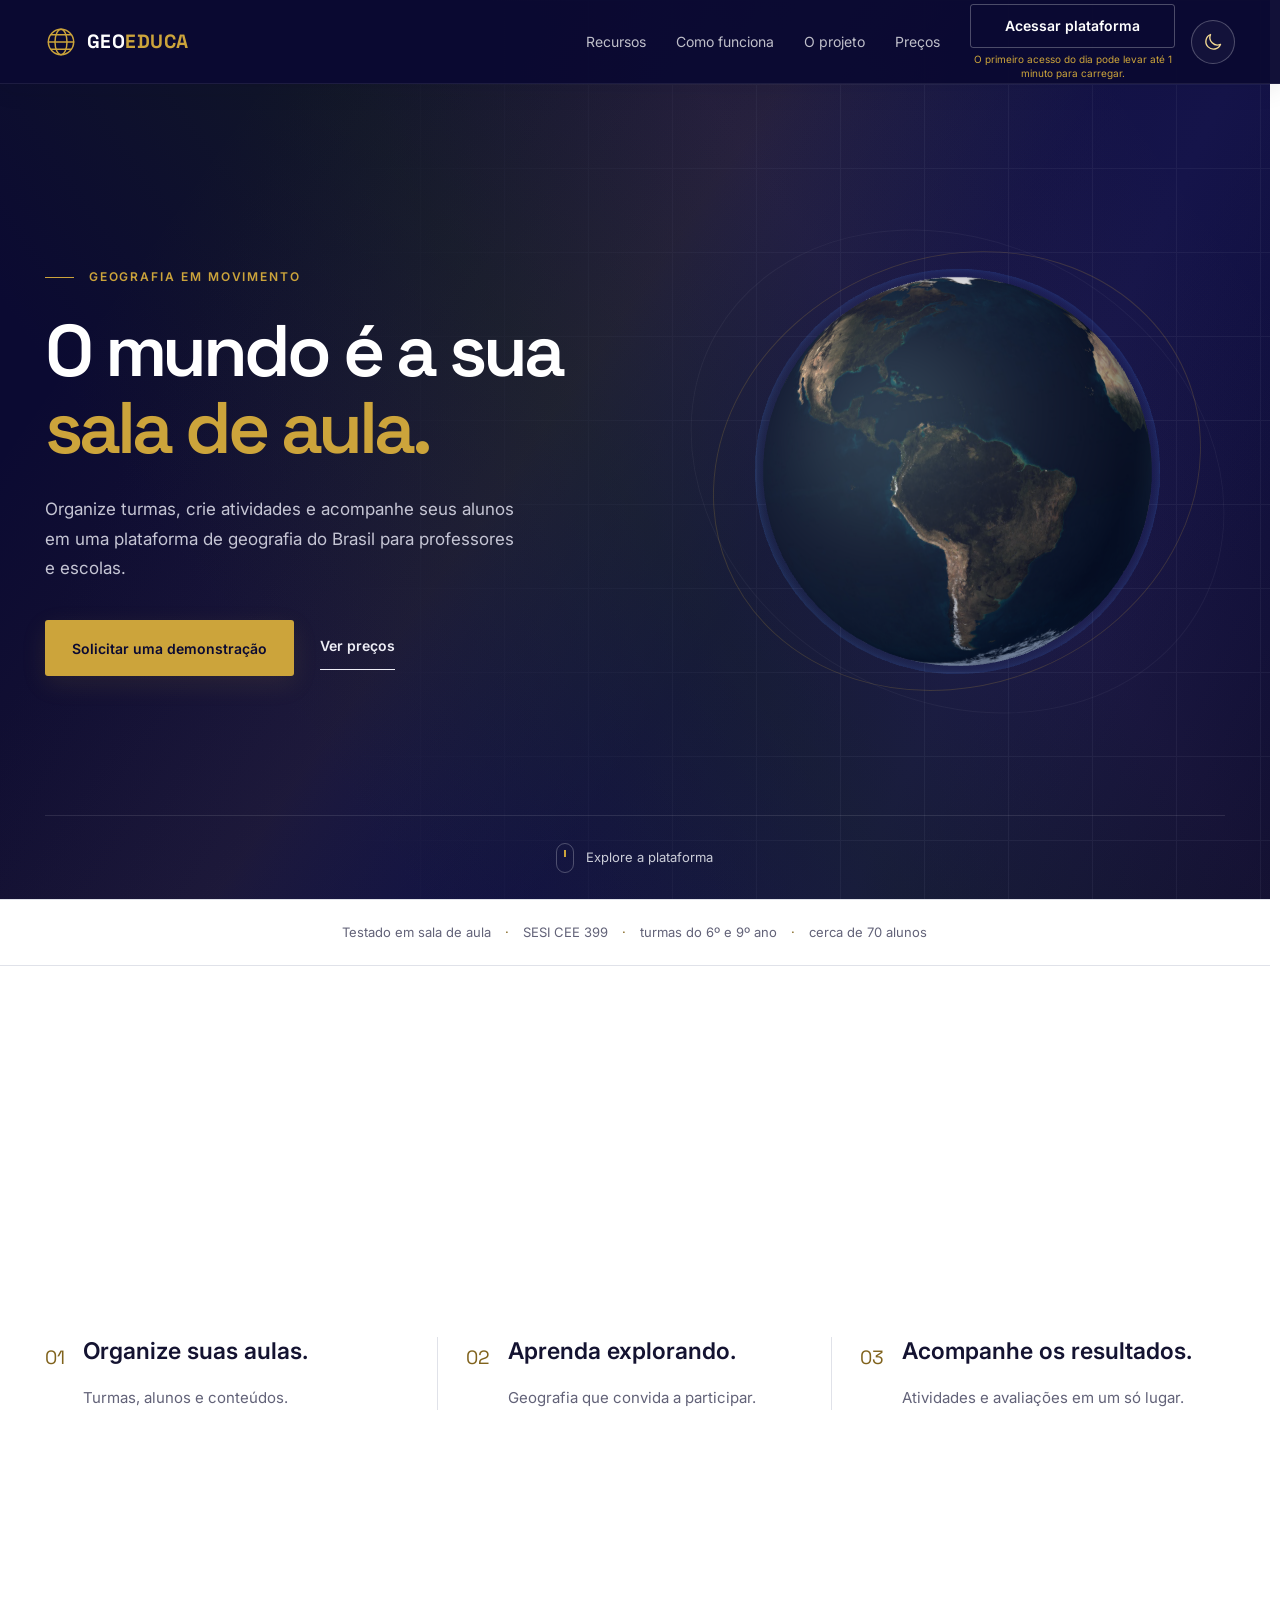
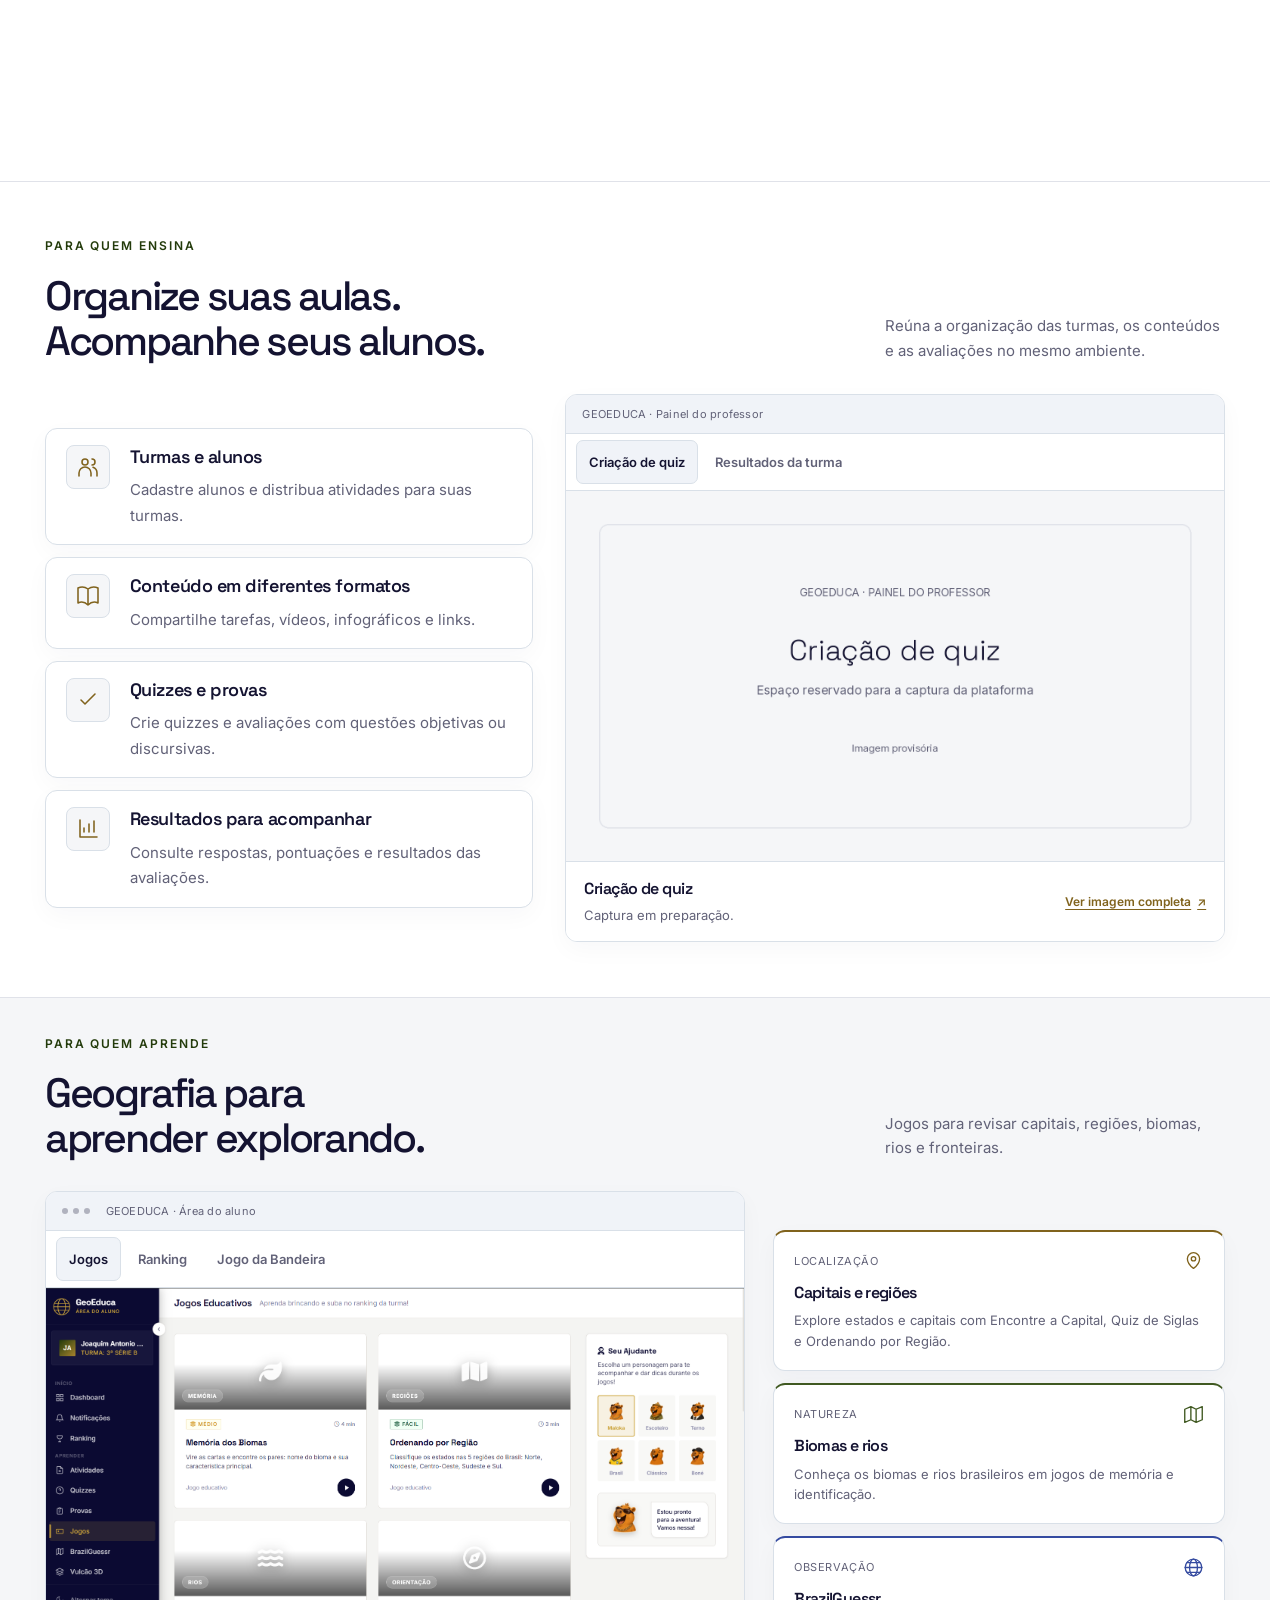
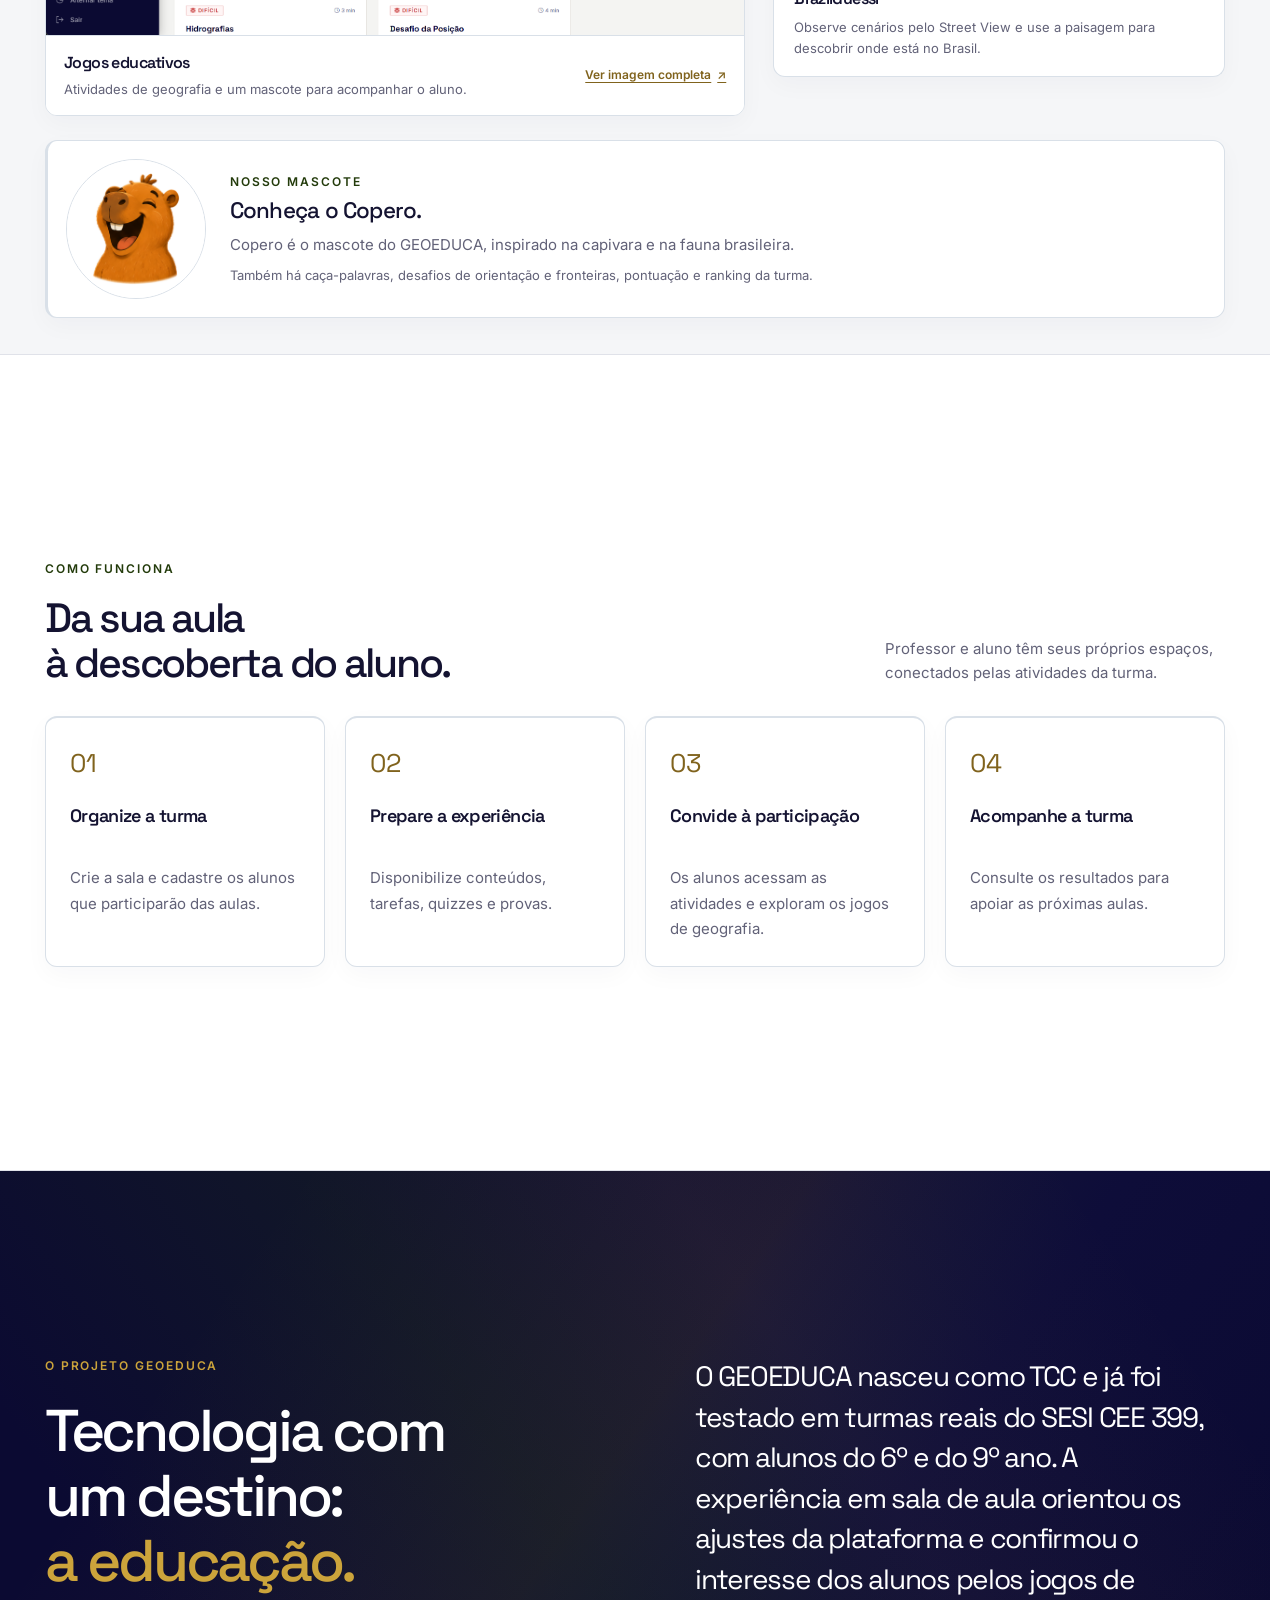
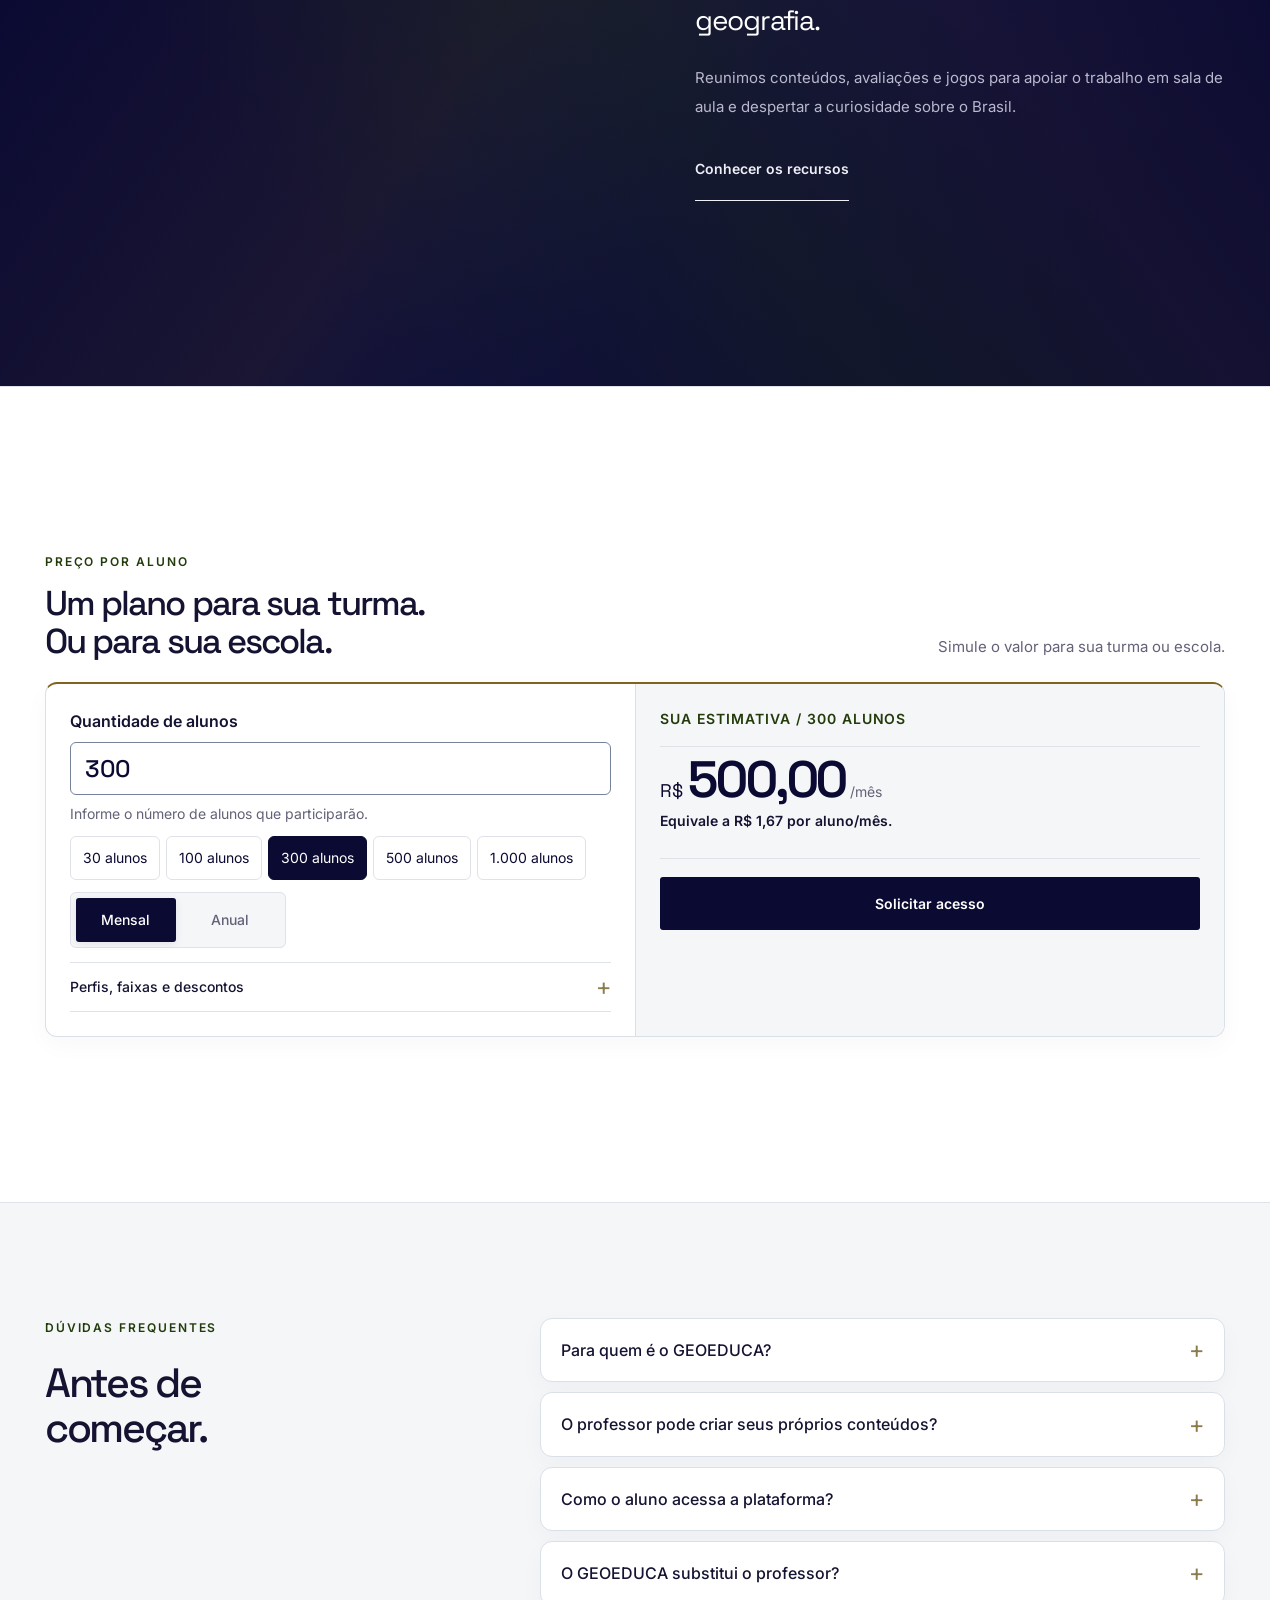
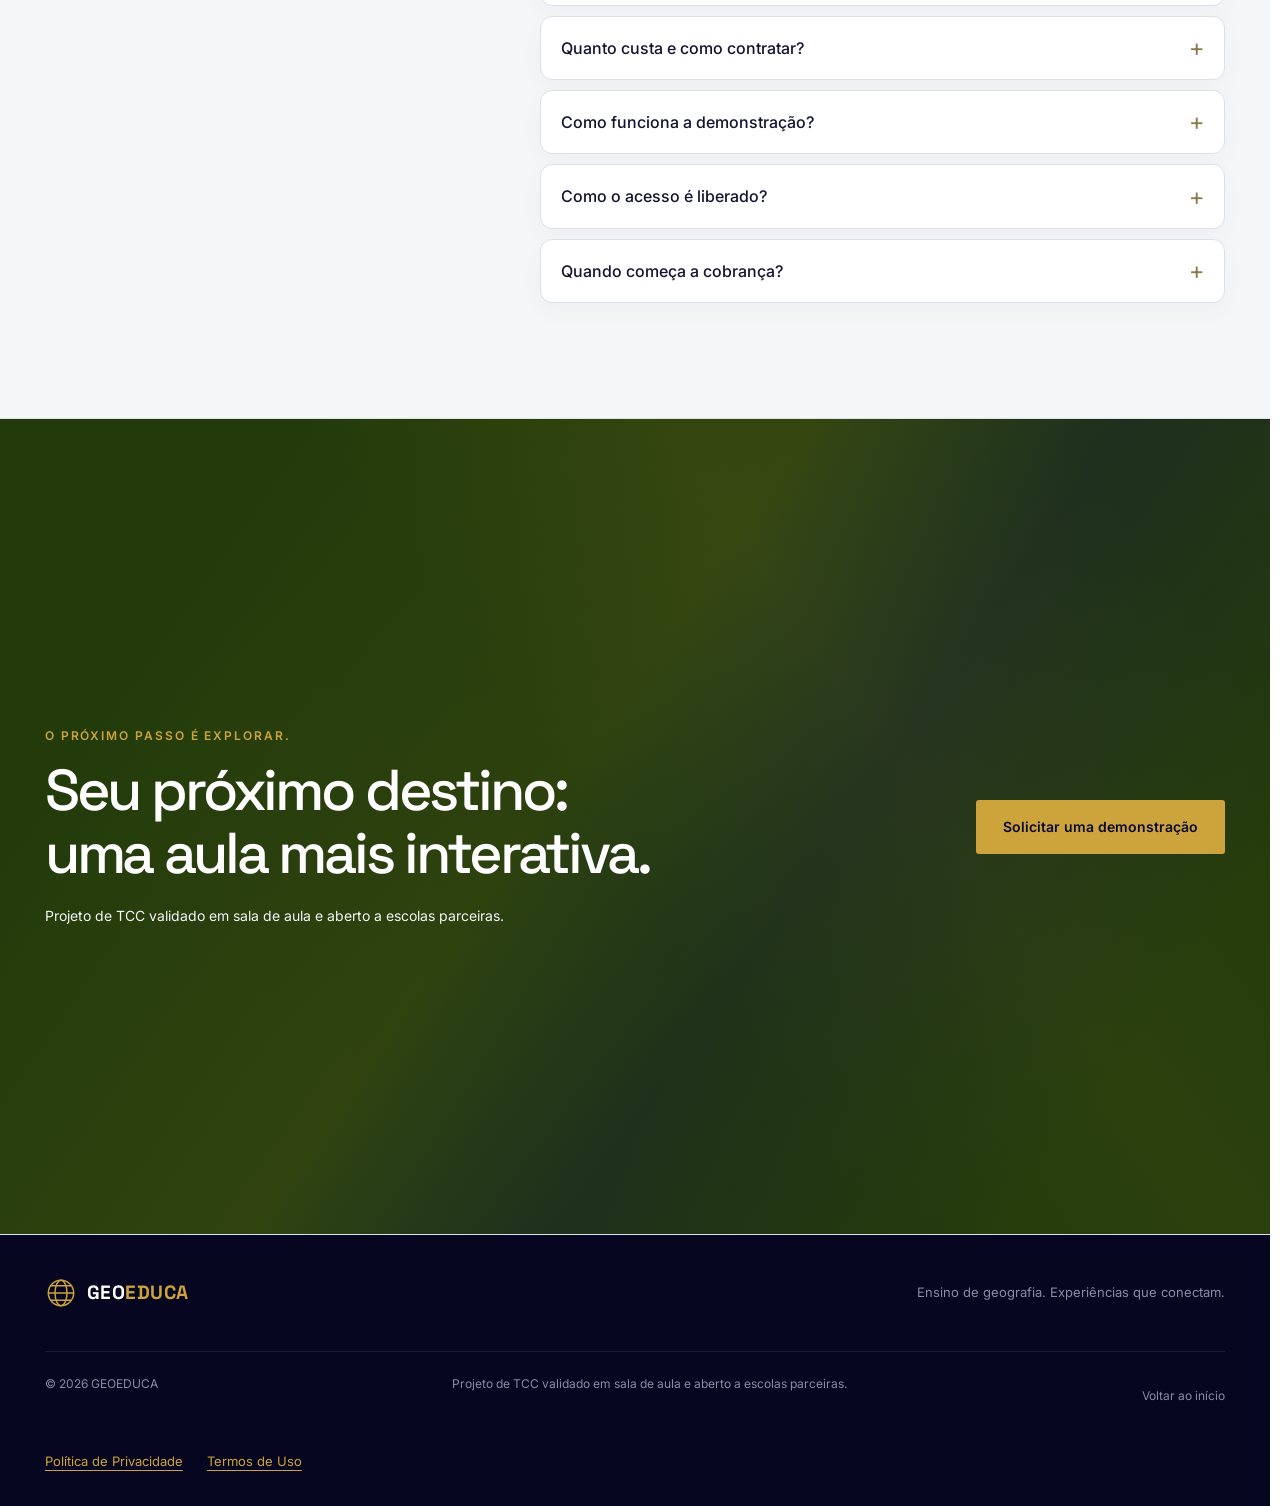
==== commit b8fdd341: "GSAP" ====
--- a/index.html
+++ b/index.html
@@ -23,14 +23,14 @@
   <meta name="twitter:image:alt" content="GEOEDUCA: geografia do Brasil para aprender explorando">
   <link rel="icon" href="assets/favicon.svg" type="image/svg+xml">
   <script src="theme.js"></script>
-  <link rel="stylesheet" href="styles.css?v=20261004-validation-privacy">
+  <link rel="stylesheet" href="styles.css?v=20261004-subtle-motion">
   <script defer src="assets/vendor/three.min.js"></script>
   <script defer src="assets/vendor/gsap.min.js"></script>
   <script defer src="assets/vendor/ScrollTrigger.min.js"></script>
   <script defer src="assets/earth-data.js"></script>
   <script defer src="pricing.js"></script>
-  <script defer src="script.js?v=20261004-validation-privacy"></script>
-  <script defer src="motion.js?v=20261003-student-gallery"></script>
+  <script defer src="script.js?v=20261004-subtle-motion"></script>
+  <script defer src="motion.js?v=20261004-subtle-motion"></script>
   <script defer src="layout.js"></script>
 </head>
 <body>
@@ -70,7 +70,7 @@
           <p class="hero-description">Organize turmas, crie atividades e acompanhe seus alunos em uma plataforma de geografia do Brasil para professores e escolas.</p>
           <div class="hero-actions"><a class="button button-gold" href="https://wa.me/5515996817066?text=Ol%C3%A1%2C%20gostaria%20de%20solicitar%20uma%20demonstra%C3%A7%C3%A3o%20do%20GEOEDUCA." data-request-kind="demo">Solicitar uma demonstração</a><a class="text-link light-link" href="#precos">Ver preços</a></div>
         </div>
-        <div class="earth-scene" aria-label="Globo terrestre tridimensional cuja rotação acompanha a rolagem da página" role="img">
+        <div class="earth-scene" aria-label="Representação tridimensional do globo terrestre" role="img">
           <div class="earth-orbit orbit-one" aria-hidden="true"></div><div class="earth-orbit orbit-two" aria-hidden="true"></div>
           <img class="earth-fallback" src="assets/earth.jpg" alt="Mapa da superfície da Terra" width="2048" height="1024">
           <canvas id="earth-canvas" aria-hidden="true"></canvas>
--- a/styles.css
+++ b/styles.css
@@ -232,7 +232,9 @@
   bottom:0;
   height:2px;
   background:var(--gold);
-  width:0
+  width:100%;
+  transform:scaleX(0);
+  transform-origin:left center
 }
 .hero{
   position:relative;
@@ -249,7 +251,7 @@
   position:absolute;
   z-index:-1;
   inset:0;
-  background:radial-gradient(ellipse at 77% 48%,#25295166,transparent 55%),linear-gradient(115deg,#0b0a32 20%,#101331 75%,#102032);
+  background:linear-gradient(115deg,var(--navy) 20%,var(--navy-light) 75%,var(--navy));
   pointer-events:none
 }
 .hero-grid{
@@ -1032,14 +1034,21 @@
   position:relative;
   isolation:isolate
 }
-.ambient-canvas{
+.ambient-aurora{
   position:absolute;
-  inset:0;
-  width:100%;
-  height:100%;
+  inset:-6%;
   z-index:0;
-  pointer-events:none
-}
+  pointer-events:none;
+  opacity:.55;
+  background:linear-gradient(125deg,transparent 20%,color-mix(in srgb,var(--gold) 14%,transparent) 45%,color-mix(in srgb,var(--navy-light) 55%,transparent) 60%,transparent 82%);
+}
+.ambient-aurora:nth-of-type(2){
+  background:linear-gradient(55deg,transparent 25%,color-mix(in srgb,var(--forest) 45%,transparent) 48%,color-mix(in srgb,var(--gold) 9%,transparent) 65%,transparent 85%);
+}
+.hero-word{display:inline-block}
+.hero.ambient-surface,.project-section.ambient-surface,.closing-section.ambient-surface{overflow:clip}
+@media(max-width:850px){.ambient-aurora{opacity:.35}}
+@media(prefers-reduced-motion:reduce){.ambient-aurora{transform:none!important}.earth-scene,.earth-scene canvas,.earth-fallback{transform:none!important}}
 .ambient-surface>.container{
   position:relative;
   z-index:1
@@ -3056,7 +3065,7 @@
 
 /* Refinamento aprovado: abertura, cards, estimativa e contratação assistida. */
 .hero-copy{max-width:630px}
-.hero h1{font-size:clamp(3.3rem,5.2vw,4.8rem);line-height:1.08;letter-spacing:-.06em}
+.hero h1{font-size:clamp(3.35rem,5.7vw,5.35rem);font-weight:600;line-height:1.06;letter-spacing:-.055em}
 .hero .eyebrow{margin-bottom:26px}
 .hero-description{max-width:470px;margin-top:28px;line-height:1.75}
 .hero-actions{gap:26px;margin-top:36px;flex-wrap:wrap}
@@ -3095,12 +3104,12 @@
   .earth-scene{width:min(100%,640px);max-height:640px;left:0;justify-self:center}
 }
 @media(max-width:1100px) and (min-width:851px){
-  .hero h1{font-size:clamp(3rem,5.5vw,4rem)}
+  .hero h1{font-size:clamp(3.1rem,5.7vw,4.25rem)}
   .hero-actions{gap:16px}
   .hero-actions .button-gold{padding-inline:20px}
 }
 @media(max-width:850px){
-  .hero h1{font-size:clamp(2.5rem,7.5vw,3.65rem)}
+  .hero h1{font-size:clamp(2.55rem,7.7vw,3.8rem)}
   .hero .eyebrow{margin-bottom:20px}
   .hero-description{margin-top:20px}
   .hero-actions{margin-top:26px;gap:18px}
